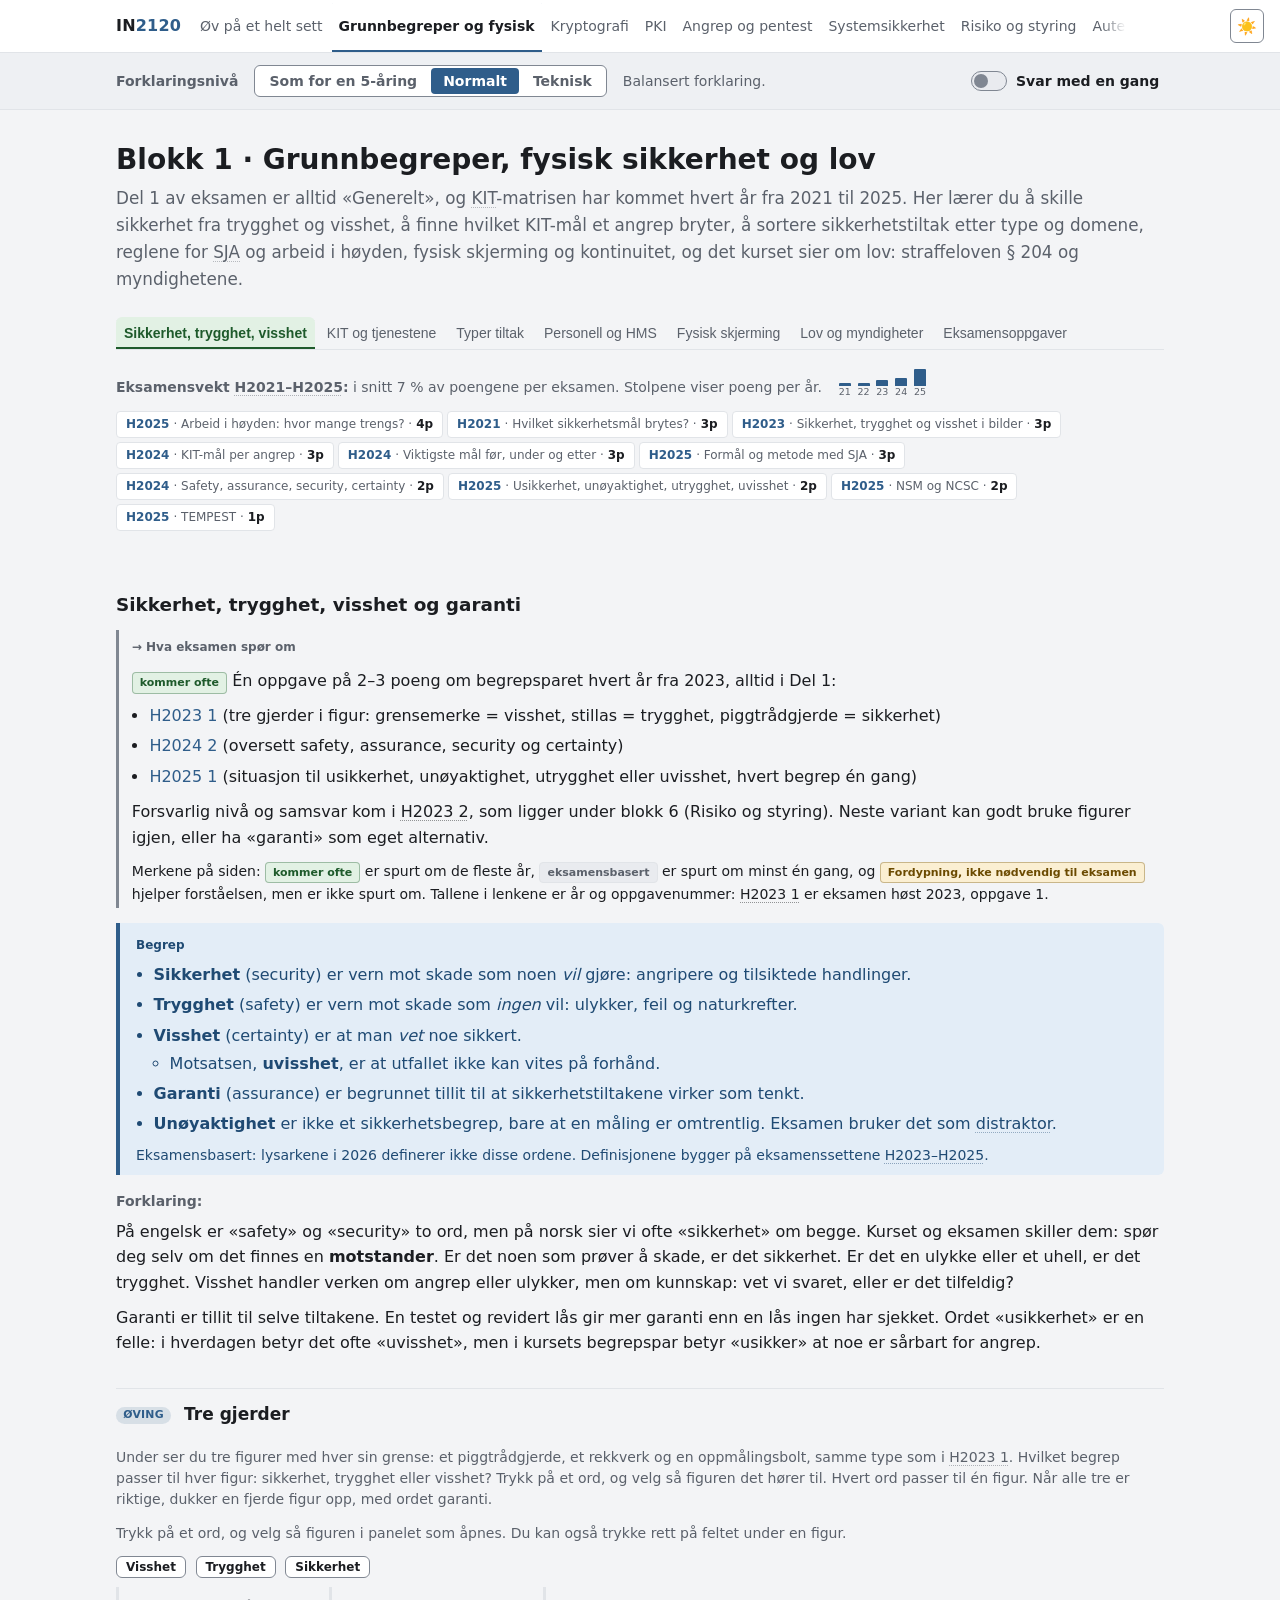
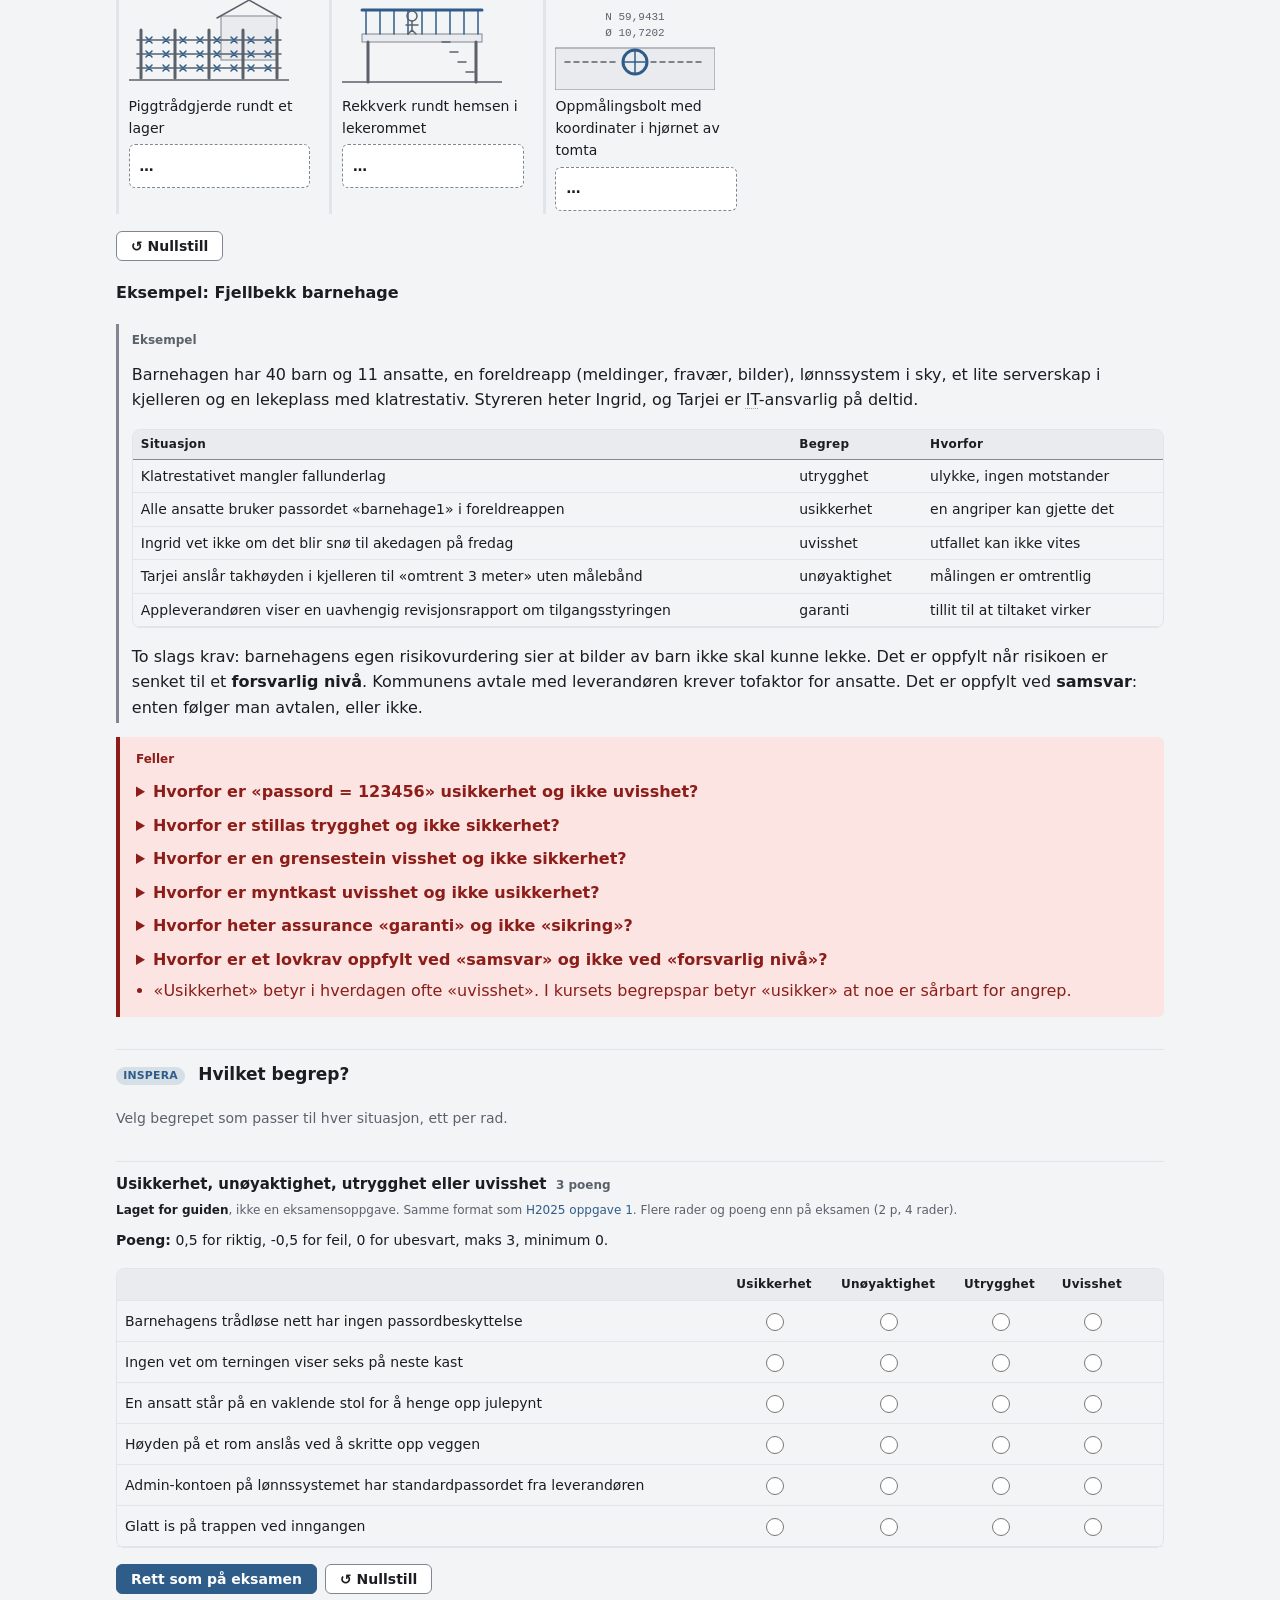
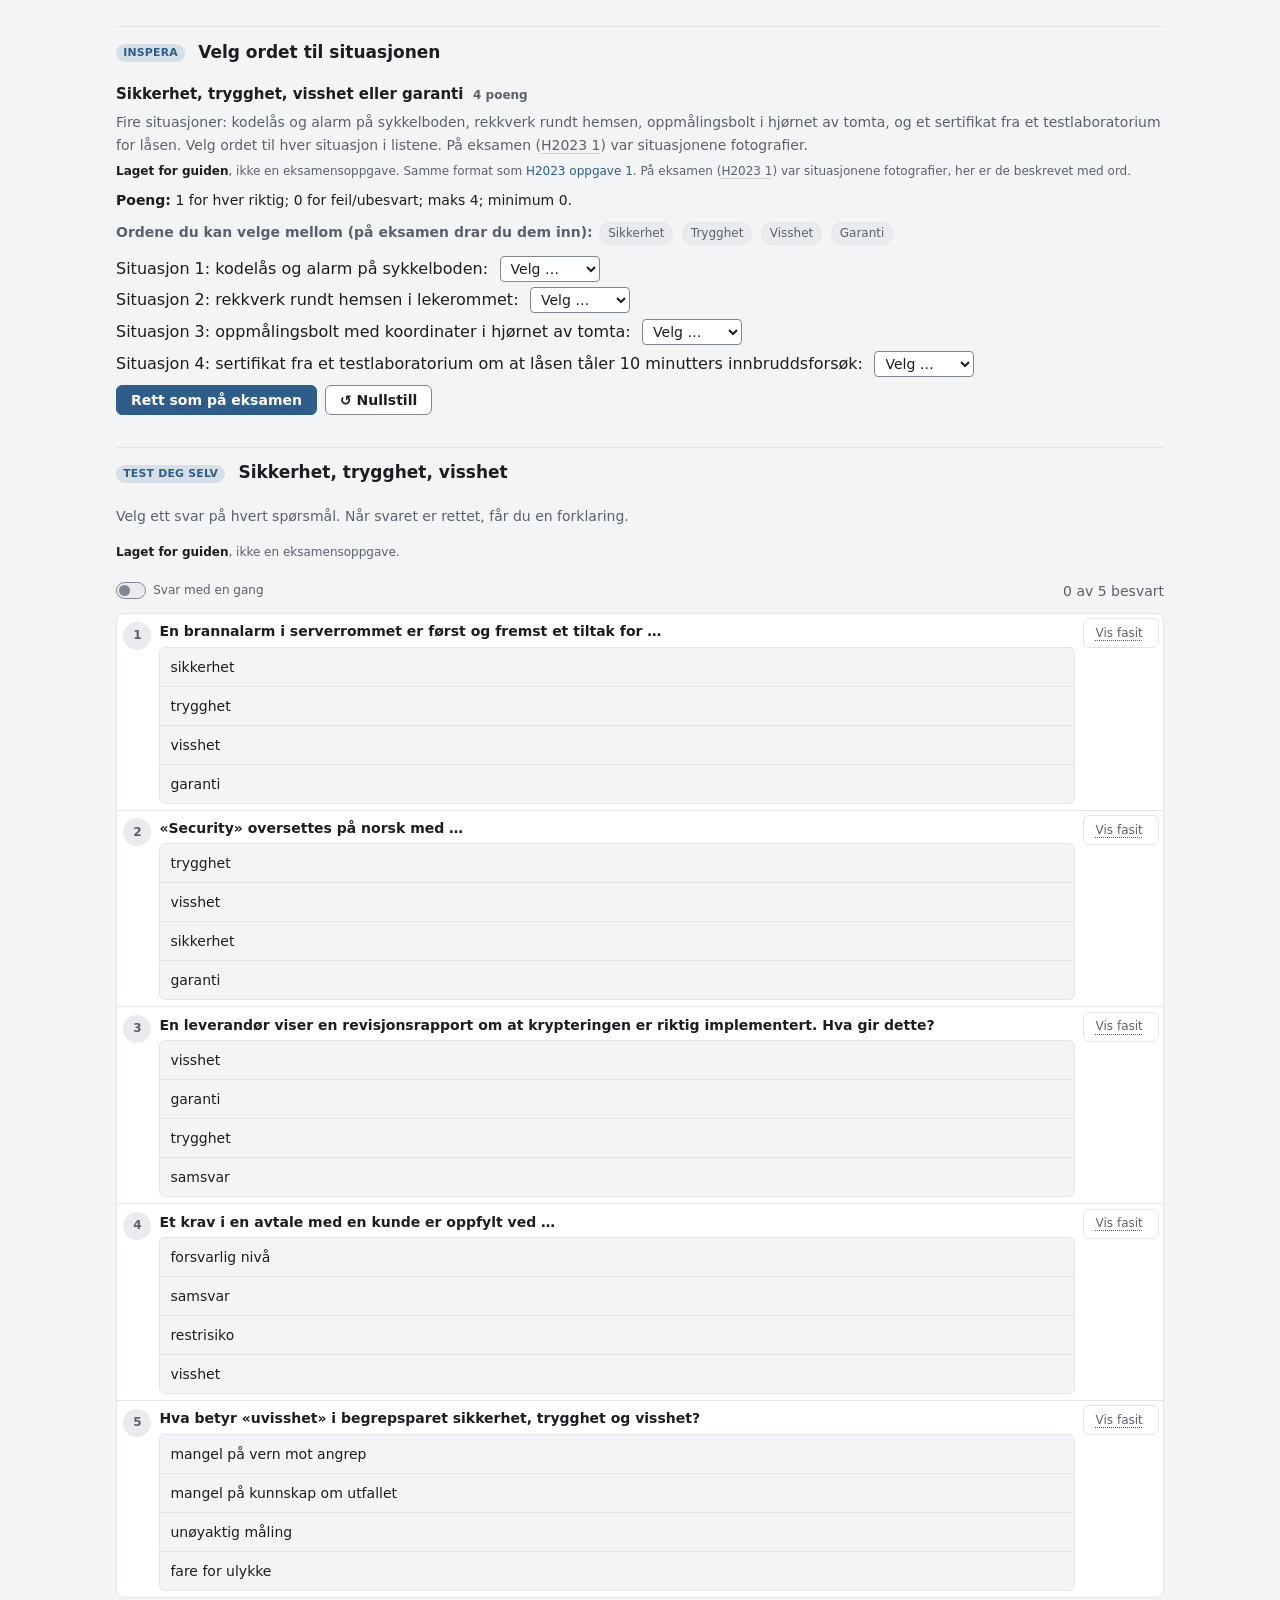
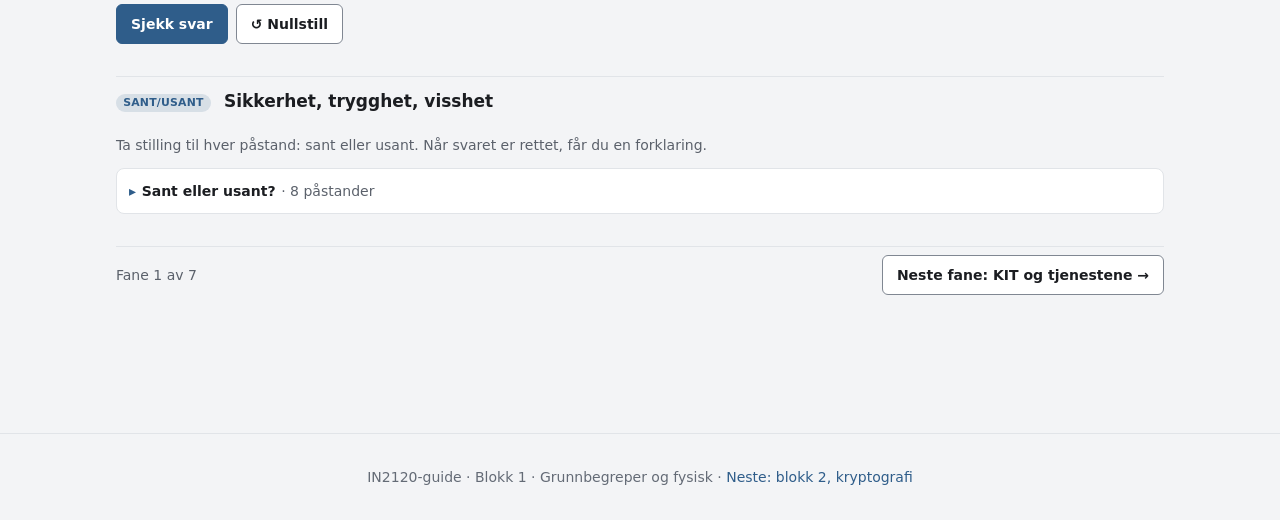
==== 01-grunnbegreper.html @ ac494bba "20261127q: fanelinja står fast og kommer tidligere - Fanelinja står fast under toppmenyen når man sc" ====
<!doctype html>
<html lang="nb">
<head>
  <meta charset="utf-8">
  <meta name="viewport" content="width=device-width, initial-scale=1">
  <title>Blokk 1 · Grunnbegreper og fysisk · IN2120</title>
  <link rel="icon" href="data:,">
  <meta name="description" content="Grunnbegreper, fysisk sikkerhet og lov i IN2120: sikkerhet, trygghet, visshet og garanti, KIT og sikkerhetstjenestene, typer og domener for sikkerhetstiltak, personellsikkerhet og HMS med SJA, fysisk skjerming og kontinuitet, straffeloven § 204 og myndighetene – med visualiseringer, øving i Inspera-format og eksamensoppgavene.">
  <script>(function(){try{var d=document.documentElement;var t=localStorage.getItem('in-theme');if(t!=='dark'&&t!=='system')t='light';if(t!=='system')d.setAttribute('data-theme',t);var l=localStorage.getItem('in-level');if(l!=='eli5'&&l!=='teknisk')l='normal';d.setAttribute('data-level',l);}catch(e){document.documentElement.setAttribute('data-theme','light');document.documentElement.setAttribute('data-level','normal');}})();</script>
  <link rel="stylesheet" href="assets/css/styles.css?v=20261127q">
  <link rel="stylesheet" href="assets/css/viz.css?v=20261127q">
  <link rel="stylesheet" href="assets/css/figurer.css?v=20261127q">
  <link rel="stylesheet" href="assets/css/ovelse.css?v=20261127q">
  <link rel="stylesheet" href="assets/css/blokk-grunn.css?v=20261127q">
  <link rel="stylesheet" href="assets/css/begrep-tips.css?v=20261127q">
</head>
<body data-page="grunnbegreper">
  <a class="skip-link" href="#main">Hopp til innhold</a>
  <header id="topnav"></header>
  <main id="main" class="wrap">
    <div class="pagehead">
      <h1>Blokk 1 · Grunnbegreper, fysisk sikkerhet og lov</h1>
      <p class="lead">Del 1 av eksamen er alltid «Generelt», og KIT-matrisen har kommet hvert år fra 2021 til 2025. Her lærer du å skille sikkerhet fra trygghet og visshet, å finne hvilket KIT-mål et angrep bryter, å sortere sikkerhetstiltak etter type og domene, reglene for SJA og arbeid i høyden, fysisk skjerming og kontinuitet, og det kurset sier om lov: straffeloven § 204 og myndighetene.</p>
    </div>

    <div class="tabs" role="tablist" aria-label="Grunnbegreper og fysisk sikkerhet">
      <button data-tab="trygghet">Sikkerhet, trygghet, visshet</button>
      <button data-tab="kit">KIT og tjenestene</button>
      <button data-tab="tiltak">Typer tiltak</button>
      <button data-tab="personell">Personell og HMS</button>
      <button data-tab="fysisk">Fysisk skjerming</button>
      <button data-tab="lov">Lov og myndigheter</button>
      <button data-tab="eksamen">Eksamensoppgaver</button>
    </div>

    <div class="pagehead-info">
      <p class="blokk-vekt"><span class="bv-tekst"><b>Eksamensvekt H2021–H2025:</b> i snitt 7 % av poengene per eksamen. Stolpene viser poeng per år.</span></p>
      <div class="badges">
        <a class="badge" href="#fane=eksamen&amp;oppg=o-H2025-36"><b>H2025</b> · Arbeid i høyden: hvor mange trengs? · <span class="pts">4p</span></a>
        <a class="badge" href="#fane=eksamen&amp;oppg=o-H2021-1_1"><b>H2021</b> · Hvilket sikkerhetsmål brytes? · <span class="pts">3p</span></a>
        <a class="badge" href="#fane=eksamen&amp;oppg=o-H2023-1"><b>H2023</b> · Sikkerhet, trygghet og visshet i bilder · <span class="pts">3p</span></a>
        <a class="badge" href="#fane=eksamen&amp;oppg=o-H2024-3"><b>H2024</b> · KIT-mål per angrep · <span class="pts">3p</span></a>
        <a class="badge" href="#fane=eksamen&amp;oppg=o-H2024-1"><b>H2024</b> · Viktigste mål før, under og etter · <span class="pts">3p</span></a>
        <a class="badge" href="#fane=eksamen&amp;oppg=o-H2025-34"><b>H2025</b> · Formål og metode med SJA · <span class="pts">3p</span></a>
        <a class="badge" href="#fane=eksamen&amp;oppg=o-H2024-2"><b>H2024</b> · Safety, assurance, security, certainty · <span class="pts">2p</span></a>
        <a class="badge" href="#fane=eksamen&amp;oppg=o-H2025-1"><b>H2025</b> · Usikkerhet, unøyaktighet, utrygghet, uvisshet · <span class="pts">2p</span></a>
        <a class="badge" href="#fane=eksamen&amp;oppg=o-H2025-7"><b>H2025</b> · NSM og NCSC · <span class="pts">2p</span></a>
        <a class="badge" href="#fane=eksamen&amp;oppg=o-H2025-35"><b>H2025</b> · TEMPEST · <span class="pts">1p</span></a>
      </div>
    </div>

    <!-- ===================== 1 · SIKKERHET, TRYGGHET OG VISSHET ===================== -->
    <section data-panel="trygghet">
      <h3>Sikkerhet, trygghet, visshet og garanti</h3>
      <div class="callout snarvei"><span class="lbl">Hva eksamen spør om</span>
        <p><span class="tag tag-kjerne">kommer ofte</span> Én oppgave på 2–3 poeng om begrepsparet hvert år fra 2023, alltid i Del 1:</p>
        <ul>
          <li><a href="#fane=eksamen&amp;oppg=o-H2023-1">H2023 1</a> (tre gjerder i figur: grensemerke = visshet, stillas = trygghet, piggtrådgjerde = sikkerhet)</li>
          <li><a href="#fane=eksamen&amp;oppg=o-H2024-2">H2024 2</a> (oversett safety, assurance, security og certainty)</li>
          <li><a href="#fane=eksamen&amp;oppg=o-H2025-1">H2025 1</a> (situasjon til usikkerhet, unøyaktighet, utrygghet eller uvisshet, hvert begrep én gang)</li>
        </ul>
        <p>Forsvarlig nivå og samsvar kom i H2023 2, som ligger under blokk 6 (Risiko og styring).
        Neste variant kan godt bruke figurer igjen, eller ha «garanti» som eget alternativ.</p>
        <p class="small">Merkene på siden: <span class="tag tag-kjerne">kommer ofte</span> er spurt om de fleste år, <span class="tag">eksamensbasert</span> er spurt om minst én gang, og <span class="tag tag-fordyp">Fordypning, ikke nødvendig til eksamen</span> hjelper forståelsen, men er ikke spurt om. Tallene i lenkene er år og oppgavenummer: H2023 1 er eksamen høst 2023, oppgave 1.</p></div>
      <div class="callout begrep"><span class="lbl">Begrep</span>
        <ul>
          <li><b>Sikkerhet</b> (security) er vern mot skade som noen <i>vil</i> gjøre: angripere og tilsiktede handlinger.</li>
          <li><b>Trygghet</b> (safety) er vern mot skade som <i>ingen</i> vil: ulykker, feil og naturkrefter.</li>
          <li><b>Visshet</b> (certainty) er at man <i>vet</i> noe sikkert.
            <ul><li>Motsatsen, <b>uvisshet</b>, er at utfallet ikke kan vites på forhånd.</li></ul></li>
          <li><b>Garanti</b> (assurance) er begrunnet tillit til at sikkerhetstiltakene virker som tenkt.</li>
          <li><b>Unøyaktighet</b> er ikke et sikkerhetsbegrep, bare at en måling er omtrentlig. Eksamen bruker det som distraktor.</li>
        </ul>
        <span class="small">Eksamensbasert: lysarkene i 2026 definerer ikke disse ordene. Definisjonene bygger på eksamenssettene H2023–H2025.</span></div>
      <div id="ex-trygghet"></div>

      <h4 class="ov-h"><span class="ov-tag">Øving</span> Tre gjerder</h4>
      <p class="ov-intro">Under ser du tre figurer med hver sin grense: et piggtrådgjerde, et rekkverk og en oppmålingsbolt, samme type som i H2023 1. Hvilket begrep passer til hver figur: sikkerhet, trygghet eller visshet? Trykk på et ord, og velg så figuren det hører til. Hvert ord passer til én figur. Når alle tre er riktige, dukker en fjerde figur opp, med ordet garanti.</p>
      <div id="viz-gjerder"></div>

      <h4>Eksempel: Fjellbekk barnehage</h4>
      <div class="callout eksempel"><span class="lbl">Eksempel</span>
        <p>Barnehagen har 40 barn og 11 ansatte, en foreldreapp (meldinger, fravær, bilder), lønnssystem i sky, et lite serverskap i kjelleren og en lekeplass med klatrestativ. Styreren heter Ingrid, og Tarjei er IT-ansvarlig på deltid.</p>
        <div class="table-wrap"><table class="gr-tab">
          <thead><tr><th>Situasjon</th><th>Begrep</th><th>Hvorfor</th></tr></thead>
          <tbody>
            <tr><td>Klatrestativet mangler fallunderlag</td><td>utrygghet</td><td>ulykke, ingen motstander</td></tr>
            <tr><td>Alle ansatte bruker passordet «barnehage1» i foreldreappen</td><td>usikkerhet</td><td>en angriper kan gjette det</td></tr>
            <tr><td>Ingrid vet ikke om det blir snø til akedagen på fredag</td><td>uvisshet</td><td>utfallet kan ikke vites</td></tr>
            <tr><td>Tarjei anslår takhøyden i kjelleren til «omtrent 3 meter» uten målebånd</td><td>unøyaktighet</td><td>målingen er omtrentlig</td></tr>
            <tr><td>Appleverandøren viser en uavhengig revisjonsrapport om tilgangsstyringen</td><td>garanti</td><td>tillit til at tiltaket virker</td></tr>
          </tbody></table></div>
        <p>To slags krav: barnehagens egen risikovurdering sier at bilder av barn ikke skal kunne lekke. Det er oppfylt når risikoen er senket til et <b>forsvarlig nivå</b>. Kommunens avtale med leverandøren krever tofaktor for ansatte. Det er oppfylt ved <b>samsvar</b>: enten følger man avtalen, eller ikke.</p></div>

      <div class="callout felle"><span class="lbl">Feller</span>
        <details class="grense"><summary>Hvorfor er «passord = 123456» usikkerhet og ikke uvisshet?</summary>
          <p>Problemet er at en angriper kan gjette passordet, altså en tilsiktet trussel. Uvisshet ville vært at et utfall ikke kan vites (H2025 1).</p></details>
        <details class="grense"><summary>Hvorfor er stillas trygghet og ikke sikkerhet?</summary>
          <p>Stillaset hindrer fall. Ingen faller med vilje, så det er vern mot ulykke (H2023 1).</p></details>
        <details class="grense"><summary>Hvorfor er en grensestein visshet og ikke sikkerhet?</summary>
          <p>Den stopper ingen. Den gjør bare at man vet hvor grensen går (H2023 1).</p></details>
        <details class="grense"><summary>Hvorfor er myntkast uvisshet og ikke usikkerhet?</summary>
          <p>Det finnes ingen angriper. Utfallet er bare ukjent (H2025 1).</p></details>
        <details class="grense"><summary>Hvorfor heter assurance «garanti» og ikke «sikring»?</summary>
          <p>Det er ordet eksamen bruker (H2024 2). Det betyr ikke en juridisk garanti, men tillit til at tiltakene virker.</p></details>
        <details class="grense"><summary>Hvorfor er et lovkrav oppfylt ved «samsvar» og ikke ved «forsvarlig nivå»?</summary>
          <p>Et lovkrav sier hva som skal gjøres. Det vurderes ikke mot en akseptgrense: man følger det eller ikke (H2023 2).</p></details>
        <ul>
          <li>«Usikkerhet» betyr i hverdagen ofte «uvisshet». I kursets begrepspar betyr «usikker» at noe er sårbart for angrep.</li>
        </ul></div>

      <h4 class="ov-h"><span class="ov-tag">Inspera</span> Hvilket begrep?</h4>
      <div class="ov-intro">Velg begrepet som passer til hver situasjon, ett per rad.</div>
      <div id="ov-grunn-1"></div>
      <h4 class="ov-h"><span class="ov-tag">Inspera</span> Velg ordet til situasjonen</h4>
      <p class="small muted gr-oppg-intro">Fire situasjoner: kodelås og alarm på sykkelboden, rekkverk rundt hemsen, oppmålingsbolt i hjørnet av tomta, og et sertifikat fra et testlaboratorium for låsen. Velg ordet til hver situasjon i listene. På eksamen (H2023 1) var situasjonene fotografier.</p>
      <div id="ov-grunn-2"></div>

      <h4 class="ov-h"><span class="ov-tag">Test deg selv</span> Sikkerhet, trygghet, visshet</h4>
      <p class="ov-intro">Velg ett svar på hvert spørsmål. Når svaret er rettet, får du en forklaring.</p>
      <div id="quiz-trygghet"></div>
      <h4 class="ov-h"><span class="ov-tag">Sant/usant</span> Sikkerhet, trygghet, visshet</h4>
      <p class="ov-intro">Ta stilling til hver påstand: sant eller usant. Når svaret er rettet, får du en forklaring.</p>
      <div id="tf-trygghet"></div>
    </section>

    <!-- ===================== 2 · KIT ===================== -->
    <section data-panel="kit">
      <h3>KIT og sikkerhetstjenestene</h3>
      <div class="callout snarvei"><span class="lbl">Hva eksamen spør om</span>
        <p><span class="tag tag-kjerne">kommer ofte</span> KIT-matrisen hvert år fra 2021 til 2025, alltid i Del 1. Du får en tabell med angrep og krysser av for målet hvert angrep bryter:</p>
        <ul>
          <li><a href="#fane=eksamen&amp;oppg=o-H2021-1_1">H2021 1.1</a> (seks kolonner med systemintegritet, dataintegritet og personvern)</li>
          <li><a href="#fane=eksamen&amp;oppg=o-H2022-1_1">H2022 1.1</a>, <a href="#fane=eksamen&amp;oppg=o-H2023-3">H2023 3</a>,
            <a href="#fane=eksamen&amp;oppg=o-H2024-3">H2024 3</a> og <a href="#fane=eksamen&amp;oppg=o-H2025-2">H2025 2</a></li>
        </ul>
        <p><span class="tag">eksamensbasert</span> Viktigste mål før, under og etter eksamen: <a href="#fane=eksamen&amp;oppg=o-H2024-1">H2024 1</a> (før K, under T, etter I).</p>
        <p><b>Lær gjengangerradene utenat:</b></p>
        <ul>
          <li>DDoS (T)</li>
          <li>løsepengevirus (T)</li>
          <li>avlytting (K hvis trafikken kan leses)</li>
          <li>hashkollisjon i signaturer (I)</li>
          <li>keylogger (K)</li>
        </ul>
        <p>Ubenektelighet og MAC mot signatur spørres i blokk 2 (Kryptografi). Her trenger du bare å vite hva de gir.</p></div>
      <div class="callout begrep"><span class="lbl">Begrep</span>
        <ul>
          <li><b>Konfidensialitet (K):</b> bare de som har lov, får lese dataene.</li>
          <li><b>Integritet (I):</b> dataene er korrekte og ikke endret uten lov. H2021 skilte
            <ul>
              <li><b>dataintegritet</b> (innholdet er urørt) fra</li>
              <li><b>systemintegritet</b> (systemet er slik eieren satte det opp).</li>
            </ul></li>
          <li><b>Tilgjengelighet (T):</b> data og tjenester kan brukes når de trengs. På engelsk heter det CIA.</li>
          <li><b>Autentisitet</b> er visshet om hvem motparten eller avsenderen er:
            <ul>
              <li><i>entitetsautentisering</i> gjelder hvem du er i kontakt med nå,</li>
              <li><i>dataautentisering</i> hvem som laget en melding, og at den ikke er endret.</li>
            </ul></li>
          <li><b>Ubenektelighet</b> (også uavviselighet) betyr at avsenderen ikke senere kan nekte for å ha sendt. Den gis av <b>digital signatur</b>, ikke av MAC:
            <ul>
              <li>En <b>MAC</b> (meldingsautentiseringskode) er en kort kontrollverdi som regnes ut av meldingen og en hemmelig nøkkel. Avsender og mottaker har <i>samme</i> nøkkel, så mottakeren kunne ha laget MAC-en selv.</li>
              <li>En <b>digital signatur</b> lages med en privat nøkkel som <i>bare avsenderen</i> har, og alle kan sjekke den med avsenderens offentlige nøkkel. Mottakeren kan ikke ha laget den, og derfor kan avsenderen ikke nekte.</li>
            </ul></li>
          <li>Det som skal beskyttes, er en <b>verdi</b>: noe som har krav til K, I eller T.</li>
        </ul></div>
      <div id="ex-kit"></div>
      <p class="small muted fig-vis-led">KIT-trekanten slik eksamen tegner den, med personvern som eget mål ved siden av.</p>
      <div id="fv-kit"></div>

      <h4 class="ov-h"><span class="ov-tag">Øving</span> Hvilke mål bryter angrepet?</h4>
      <p class="ov-intro">Hvilket mål bryter hvert angrep i tabellen: konfidensialitet (K), integritet (I) eller tilgjengelighet (T)? Velg ett mål per rad, eller «Ingen» hvis ingen av de tre brytes.</p>
      <p class="small muted">Samme format som på eksamen: ett mål per rad, med eksamensregelen (0,5 for riktig, −0,5 for feil eller blankt). Første rad er en avlytting. Slå på bryterne for å se hvordan svaret endrer seg når trafikken er kryptert, og når nøkkelen blir kjent senere.</p>
      <div id="viz-kit"></div>

      <h4>Eksempel: foreldreappen</h4>
      <p class="case-ctx" data-case="fjellbekk">40 barn og 11 ansatte. Foreldreappen er barnehagens app for meldinger, fravær og bilder av barna. Styrer Ingrid, IT-ansvarlig Tarjei.</p>
      <div class="callout eksempel"><span class="lbl">Eksempel</span>
        <div class="table-wrap"><table class="gr-tab">
          <thead><tr><th>Hendelse</th><th>Mål</th><th>Begrunnelse</th></tr></thead>
          <tbody>
            <tr><td>En tidligere ansatt logger fortsatt inn og ser bilder av barna</td><td>K</td><td>uvedkommende leser</td></tr>
            <tr><td>Noen endrer hentetidspunktet for et barn i appen</td><td>I</td><td>data endret uten lov</td></tr>
            <tr><td>Appen er nede hele morgenen på grunn av et overbelastningsangrep</td><td>T</td><td>kan ikke brukes</td></tr>
            <tr><td>Løsepengevirus krypterer lønnsfilene på serveren i kjelleren</td><td>T</td><td>eieren får ikke brukt dem</td></tr>
            <tr><td>Angriper fanger opp TLS-kryptert trafikk fra appen, men kan ikke dekryptere</td><td>Ingen</td><td>ingenting er lest, endret eller stengt</td></tr>
            <tr><td>Ingrid får en falsk melding «fra kommunen»</td><td>autentisitet</td><td>avsenderen er ikke den den utgir seg for (eget mål ved siden av KIT; H2025 31: spoofing = brudd på autentisitet)</td></tr>
            <tr><td>En forelder nekter for å ha gitt samtykke til bildedeling, men samtykket er signert digitalt</td><td>–</td><td>ubenektelighet gjør at nektingen ikke holder</td></tr>
          </tbody></table></div></div>

      <div class="callout felle"><span class="lbl">Feller</span>
        <p class="small">Fellene står i samme rekkefølge som målene over: K, I, T og til slutt ubenektelighet.</p>
        <details class="grense"><summary>Hvorfor er avlytting av kryptert trafikk «Ingen»?</summary>
          <p>Angriperen ser bare chiffertekst. K brytes først når hen dekrypterer (H2021 1.1).</p></details>
        <details class="grense"><summary>Hvorfor er de-anonymisering personvern og ikke K?</summary>
          <p>Dataene var ment å kunne leses i anonymisert form. Bruddet er at de kobles tilbake til personer (H2021 1.1). Finnes ikke Personvern som kolonne, er K nærmest.</p></details>
        <details class="grense"><summary>Hvorfor gir ikke kryptering integritet alene, og hva er en MAC?</summary>
          <p>Kryptering skjuler hva som står i meldingen. Den sier ikke fra om noen har endret meldingen underveis.</p>
          <p>Eksempel: i et strømchiffer (og i engangsnøkkelen) lages chifferteksten ved at klarteksten XOR-es med en nøkkelstrøm, bit for bit. Snur angriperen én bit i chifferteksten, snur nøyaktig samme bit seg i klarteksten når mottakeren dekrypterer. Angriperen trenger verken å lese meldingen eller kjenne nøkkelen. Vet hen hvor beløpet står i en bankmelding, kan hen endre beløpet. Mottakeren får en annen melding enn den som ble sendt, og merker ingenting. Det er et brudd på I, ikke på K, for ingenting er lest.</p>
          <p>Løsningen er en <b>MAC</b> (meldingsautentiseringskode). Slik virker den:</p>
          <ol>
            <li>Avsender og mottaker deler en hemmelig nøkkel som ingen andre har. Her kaller vi den k, så den ikke blandes med K for konfidensialitet.</li>
            <li>Avsenderen regner ut en kort kontrollverdi av meldingen M og nøkkelen: MAC = Hash(M, k). Verdien sendes sammen med meldingen.</li>
            <li>Mottakeren regner ut verdien på nytt, av meldingen hen fikk og den samme k.</li>
            <li>Er de to verdiene like, er meldingen urørt. Er de ulike, er meldingen endret, og den forkastes.</li>
          </ol>
          <p>Angriperen kan fortsatt snu bit i meldingen, men kan ikke regne ut en ny, riktig MAC uten k. Derfor blir endringen oppdaget.</p>
          <p>Kort sagt: kryptering gir K (ingen kan lese), og MAC gir I (ingen kan endre uten at det oppdages). Bruk begge når du trenger begge. Demoen med bit-flipping ligger i <a href="02-krypto.html#fane=symmetrisk">blokk 2, fanen Symmetrisk</a>, og MAC steg for steg i <a href="02-krypto.html#fane=mac">fanen MAC</a>.</p></details>
        <details class="grense"><summary>Hvorfor er hashkollisjon i en signatur I og ikke K?</summary>
          <p>En digital signatur lages ikke over hele dokumentet, men over <i>hashen</i> av det: et kort fingeravtrykk av innholdet. Finner noen to dokumenter med samme hash (en kollisjon), passer signaturen på begge. Da kan hen bytte det signerte dokumentet med det andre, og signaturen ser fortsatt gyldig ut. Innholdet er endret, men ingenting er lest (H2024 3, H2025 2).</p></details>
        <details class="grense"><summary>Hvorfor er endret konfigurasjon systemintegritet og ikke dataintegritet?</summary>
          <p>Det er systemet som er endret, ikke dataene det behandler (H2021 1.1).</p></details>
        <details class="grense"><summary>Hvorfor er løsepengevirus T og ikke K?</summary>
          <p>Ordet lurer: «kryptovirus» høres ut som K. Men viruset krypterer eierens egne data, og ingen andre får lese dem av den grunn. Det som går tapt, er bruken. Lekker angriperen dataene i tillegg (dobbel utpressing), kommer K inn, men eksamensradene har aldri sagt det.</p></details>
        <details class="grense"><summary>Hvorfor er kontosperre T og ikke K?</summary>
          <p>Ingen har lest noe. Den rettmessige brukeren kommer ikke inn (H2024 3).</p></details>
        <details class="grense"><summary>Hvorfor gir MAC ikke ubenektelighet?</summary>
          <p>Begge parter har nøkkelen, så mottakeren kunne laget MAC-en selv. En tredjepart kan ikke avgjøre hvem som laget den.</p></details></div>

      <div class="gr-forbehold">
        <p><b>Fasiter med forbehold</b></p>
        <ul>
          <li><b>Avlytting → K</b> (H2023 3, H2024 3, og «lese av pakkestrøm i Wireshark» i H2025 2): fasiten forutsetter at trafikken kan leses. Er den kryptert og ikke dekryptert, er riktig svar Ingen (H2021 1.1). Svar K når Ingen ikke er et alternativ, men vit hvorfor.</li>
          <li><b>«Overdreven passordspraying mot en enkelt brukerkonto»</b> (H2024 3): passordspraying betyr vanligvis <i>ett</i> passord mot <i>mange</i> kontoer. Arket beskriver gjetting mot én konto. Fasiten T er riktig uansett: etter for mange feil forsøk sperres kontoen, og da kommer den rettmessige eieren ikke inn. Angriperen har altså laget en tjenestenekt for én bruker, selv uten å gjette riktig.</li>
          <li><b>Ubesvart gir −0,5</b> i H2024 3. I resten av settet gir en ubesvart oppgave 0 poeng. Poengregelen står over hver oppgave, så les den før du svarer. Øvingen i eksamensfanen regner poeng slik regelen står i oppgaven.</li>
          <li><b>Forfalsket IP mot IPS → T</b> (H2024 3): en IPS (inntrengningsforhindring) blokkerer automatisk adresser som ser ut til å angripe. Angriperen sender angrepstrafikk med en uskyldig persons IP-adresse som falsk avsender. IPS-en blokkerer da den uskyldige, som ikke lenger får brukt tjenesten. Derfor er fasiten T. Forfalskningen er også et autentisitetsbrudd, men det finnes ikke som kolonne.</li>
          <li><b>Kryptoanalyse → K</b> (H2022 1.1): det typiske svaret. Kryptoanalyse kan også rettes mot integritet, for eksempel for å forfalske en MAC, men da ville påstanden i tabellraden sagt det.</li>
          <li><b>«Etter eksamen» → I</b> (H2024 1): forsvarlig, men et skjønnsspørsmål. Anonymitet under sensuren (K) er også viktig. Oppgaven ber om det viktigste. Argumentet er at besvarelsen ikke skal kunne endres etter innlevering.</li>
          <li><b>Cyberforsikring som tiltak mot personvernbrudd</b> (H2021 2.4, i blokk 4): tvilsomt. Stjålne data blir ikke hemmelige igjen av at noe betales.</li>
        </ul></div>

      <h4 class="ov-h"><span class="ov-tag">Inspera</span> Hvilket mål brytes?</h4>
      <div class="ov-intro">Velg målet hvert angrep bryter, ett per rad. «Ingen» betyr at ingen av de tre brytes.</div>
      <div id="ov-grunn-3"></div>
      <h4 class="ov-h"><span class="ov-tag">Inspera</span> Viktigste mål i hver fase</h4>
      <div class="ov-intro">Les teksten om anbudskonkurransen. Hvilket mål er viktigst i hver av de tre fasene: konfidensialitet, integritet eller tilgjengelighet? Velg i nedtrekkslistene i teksten.</div>
      <div id="ov-grunn-4"></div>
      <h4 class="ov-h"><span class="ov-tag">Inspera</span> Hvilken sikkerhetstjeneste kreves?</h4>
      <div class="ov-intro">Velg tjenesten hver situasjon krever, én per rad.</div>
      <div id="ov-grunn-5"></div>
      <details class="gr-etter"><summary>Merknad om siste rad (les etter at du har svart)</summary>
        <p>Siste rad: kravet er ubenektelighet selv om MAC ikke kan oppfylle det. Øvingen spør etter kravet, ikke etter om mekanismen holder.</p></details>

      <h4 class="ov-h"><span class="ov-tag">Test deg selv</span> KIT og tjenestene</h4>
      <p class="ov-intro">Velg ett svar på hvert spørsmål. Når svaret er rettet, får du en forklaring.</p>
      <div id="quiz-kit"></div>
      <h4 class="ov-h"><span class="ov-tag">Sant/usant</span> KIT og tjenestene</h4>
      <p class="ov-intro">Ta stilling til hver påstand: sant eller usant. Når svaret er rettet, får du en forklaring.</p>
      <div id="tf-kit"></div>
    </section>

    <!-- ===================== 3 · TYPER TILTAK ===================== -->
    <section data-panel="tiltak">
      <h3>Sikkerhetstiltak: type og domene</h3>
      <div class="callout snarvei"><span class="lbl">Hva eksamen spør om</span>
        <p><span class="tag">pensum, ikke spurt før</span> Ingen oppgave fra 2021 til 2025 har spurt direkte om forebyggende, oppdagende og korrigerende, eller om domenene i ISO 27002. Nærmest er H2021 2.4 om tiltak mot løsepengevirus (blokk 4), der sikkerhetskopi er det korrigerende tiltaket.</p>
        <p>Typene og domenene er nytt pensum i 2026 og kan komme i Del 1 eller i ISMS-delen (styringssystemet for informasjonssikkerhet, blokk 6). De er også grunnlaget for «foreslå tiltak» i scenariooppgavene.</p></div>
      <div class="callout begrep"><span class="lbl">Begrep</span>
        <ul>
          <li>Et <b>sikkerhetstiltak</b> (kontroll) er noe som reduserer risiko. ISO/IEC 27002:2022 er en tiltaksbank med 93 tiltak.</li>
          <li>Etter <b>type</b> er et tiltak
            <ul>
              <li><b>forebyggende</b> (hindrer at hendelsen skjer),</li>
              <li><b>oppdagende</b> (oppdager at noe skjer eller har skjedd) eller</li>
              <li><b>korrigerende</b> (begrenser skaden og gjenoppretter etterpå).</li>
            </ul></li>
          <li>Etter <b>domene</b> deler standarden tiltakene i fire: <b>organisatoriske</b> (37), <b>personell</b> (8), <b>fysiske</b> (14) og <b>teknologiske</b> (34).</li>
          <li><b>Ikke pensum:</b> det engelske skillet «administrativ, fysisk, teknisk» står ikke i kursets kilder. Grovt oversatt er administrativ ≈ organisatorisk + personell.</li>
        </ul></div>
      <div id="ex-tiltak"></div>

      <h4 class="ov-h"><span class="ov-tag">Øving</span> Rutenettet: type × domene</h4>
      <p class="ov-intro">Plasser hvert tiltak i rutenettet. For hvert tiltak velger du to ting: domenet i ISO 27002 (organisatorisk, personell, fysisk eller teknologisk) og typen (forebyggende, oppdagende eller korrigerende). Trykk på et tiltak, og velg så domene og type.</p>
      <div id="viz-tiltak"></div>

      <h4>Eksempel: løsepengevirus på kjellerserveren</h4>
      <p class="case-ctx" data-case="fjellbekk">Barnehagen har et lite serverskap i kjelleren. Tarjei er IT-ansvarlig på deltid.</p>
      <div class="callout eksempel"><span class="lbl">Eksempel</span>
        <div class="table-wrap"><table class="gr-tab">
          <thead><tr><th>Tiltak</th><th>Type</th><th>Domene</th></tr></thead>
          <tbody>
            <tr><td>Automatisk oppdatering av serveren</td><td>forebyggende</td><td>teknologisk</td></tr>
            <tr><td>Phishing-kurs for alle ansatte</td><td>forebyggende</td><td>personell</td></tr>
            <tr><td>Antivirus som varsler Tarjei ved mistenkelig kryptering</td><td>oppdagende</td><td>teknologisk</td></tr>
            <tr><td>Nattlig kopi til en frakoblet disk i et annet bygg</td><td>korrigerende</td><td>teknologisk</td></tr>
            <tr><td>Skriftlig rutine for hvem som ringes ved angrep</td><td>korrigerende</td><td>organisatorisk</td></tr>
            <tr><td>Låst serverskap i kjelleren</td><td>forebyggende</td><td>fysisk</td></tr>
            <tr><td>Røykvarsler i kjelleren</td><td>oppdagende</td><td>fysisk</td></tr>
          </tbody></table></div>
        <p>Et godt svar på «foreslå tiltak» har minst ett tiltak av hver type.</p></div>

      <div class="callout felle"><span class="lbl">Feller</span>
        <details class="grense"><summary>Hvorfor er sikkerhetskopi korrigerende og ikke forebyggende?</summary>
          <p>Den hindrer ikke angrepet. Den lar deg rette opp skaden etterpå.</p></details>
        <details class="grense"><summary>Hvorfor er kamera oppdagende og ikke forebyggende?</summary>
          <p>Det registrerer, men stopper ingen fysisk. Elektronisk overvåking er reaktiv. Det kan avskrekke, så «også forebyggende» er et greit tilleggsargument, men hovedtypen er oppdagende.</p></details>
        <details class="grense"><summary>Hvorfor er bakgrunnssjekk et personelltiltak og ikke organisatorisk?</summary>
          <p>ISO 27002 har et eget domene for tiltak før, under og etter ansettelse.</p></details>
        <details class="grense"><summary>Hvorfor brukes ikke «administrativ» i kurset?</summary>
          <p>Kurset bruker domenene fra ISO 27002:2022. Bruk de fire på eksamen, men vis at du kjenner det engelske skillet hvis oppgaven bruker det.</p></details>
        <details class="grense"><summary>Hvordan kan en kontosperre være forebyggende og likevel gi et T-brudd?</summary>
          <p>Den hindrer passordgjetting, men en angriper kan misbruke den til å stenge ute de som har lov (se fanen <a href="#fane=kit">KIT og tjenestene</a>).</p></details>
        <ul>
          <li>Mange tiltak har mer enn én type. Oppgi hovedtypen, og begrunn en eventuell sekundær.</li>
        </ul></div>

      <h4 class="ov-h"><span class="ov-tag">Inspera</span> Type tiltak</h4>
      <div class="ov-intro">Velg om hvert tiltak er forebyggende, oppdagende eller korrigerende, ett valg per rad.</div>
      <div id="ov-grunn-6"></div>
      <h4 class="ov-h"><span class="ov-tag">Inspera</span> Domene i ISO 27002:2022</h4>
      <div class="ov-intro">Velg domenet hvert tiltak hører til, ett per rad.</div>
      <div id="ov-grunn-7"></div>

      <h4 class="ov-h"><span class="ov-tag">Test deg selv</span> Typer tiltak</h4>
      <p class="ov-intro">Velg ett svar på hvert spørsmål. Når svaret er rettet, får du en forklaring.</p>
      <div id="quiz-tiltak"></div>
      <h4 class="ov-h"><span class="ov-tag">Sant/usant</span> Typer tiltak</h4>
      <p class="ov-intro">Ta stilling til hver påstand: sant eller usant. Når svaret er rettet, får du en forklaring.</p>
      <div id="tf-tiltak"></div>
    </section>

    <!-- ===================== 4 · PERSONELL OG HMS ===================== -->
    <section data-panel="personell">
      <h3>Personellsikkerhet og HMS</h3>
      <div class="callout snarvei"><span class="lbl">Hva eksamen spør om</span>
        <p><span class="tag">eksamensbasert</span> Fysisk sikkerhet ble egen del først i H2025, og 8 av 9 poeng gikk til SJA og arbeid i høyden:</p>
        <ul>
          <li><a href="#fane=eksamen&amp;oppg=o-H2025-33">H2025 33</a> (hva SJA står for)</li>
          <li><a href="#fane=eksamen&amp;oppg=o-H2025-34">H2025 34</a> (formål og metode, ordet risiko må med)</li>
          <li><a href="#fane=eksamen&amp;oppg=o-H2025-36">H2025 36</a> (lyspære med lift: minst to, én på bakken, begge med opplæring)</li>
        </ul>
        <p>Innsidere, klarering og graderinger er ikke spurt om før. Graderingene kobles også til Bell-LaPadula i blokk 8 (IAM).</p></div>
      <div class="callout begrep"><span class="lbl">Begrep</span>
        <ul>
          <li>En <b>innsider</b> har legitim tilgang. <b>Perimeterforsvar</b> er vernet ved yttergrensen (perimeteren): gjerder, låste dører, adgangskontroll og brannmur mot nettet utenfor. Det er laget for å stoppe folk utenfra, og aktiviteten til en innsider ligner vanlig bruk, så den er vanskelig å oppdage.</li>
          <li>Tiltak mot innsidere:
            <ul>
              <li>ID-sjekk av nyansatte</li>
              <li>sjekk av CV og bakgrunn</li>
              <li>jevnlige sikkerhetssamtaler</li>
              <li>politiattest og sikkerhetsklarering. De to siste krever <b>lovhjemmel og behov</b>: en lov må uttrykkelig gi lov til å kreve dem (det er <i>hjemmelen</i>), og personen må faktisk trenge tilgangen i jobben.</li>
            </ul></li>
          <li><b>HMS</b> (helse, miljø og sikkerhet) skal hindre skade på mennesker, dyr og miljø. <b>Arbeidsgiveren er alltid ansvarlig</b>. Arbeidstakeren skal medvirke. Liv og helse går alltid foran utstyr.</li>
          <li><b>SJA</b> (sikker jobbanalyse): man deler en arbeidsoppgave opp, vurderer risikoen i hver del og finner tiltak, for å forhindre arbeidsulykker.</li>
          <li><b>Arbeid i høyden:</b>
            <ul>
              <li>alltid opplæring</li>
              <li>personløfter eller stillas framfor stige der det går</li>
              <li><b>minst to personer</b>, begge med opplæring og én på bakken.</li>
            </ul></li>
        </ul></div>
      <div id="ex-personell"></div>

      <h4 class="ov-h"><span class="ov-tag">Øving</span> Lag en SJA selv</h4>
      <div id="sp-sja"></div>

      <h4 class="ov-h"><span class="ov-tag">Øving</span> Hvem står hvor?</h4>
      <p class="ov-intro">Velg plass for hver person. Sjekklista under viser med en gang om bemanningen følger reglene for arbeid i høyden.</p>
      <p class="case-ctx" data-case="fjellbekk">Tarjei er IT-ansvarlig på deltid, Ingrid er styrer.</p>
      <div id="viz-bemanning"></div>

      <h4>Graderingsnivåene</h4>
      <p class="small muted">Sikkerhetsklarering kreves for tilgang til sikkerhetsgradert informasjon. Nivået settes etter hvor stor skade en lekkasje kan gjøre for nasjonale eller allierte sikkerhetsinteresser. Lysarket nevner ikke hvilken lov nivåene kommer fra. Ikke pensum: de står i sikkerhetsloven § 5-3 (lovdata.no).</p>
      <ol class="gr-trapp">
        <li><b>BEGRENSET</b> lekkasje kan i noen grad skade</li>
        <li><b>KONFIDENSIELT</b> lekkasje kan skade</li>
        <li><b>HEMMELIG</b> lekkasje kan skade alvorlig</li>
        <li><b>STRENGT HEMMELIG</b> lekkasje kan gi helt avgjørende skade</li>
      </ol>

      <h4>Eksempel: SJA for å skifte lysrør i gymsalen</h4>
      <p class="case-ctx" data-case="fjellbekk">Gymsalen er barnehagens. Tarjei er IT-ansvarlig på deltid, Ingrid er styrer.</p>
      <div class="callout eksempel"><span class="lbl">Eksempel</span>
        Lysrøret sitter 4,5 meter oppe, og barnehagen leier en personløfter. Tarjei står i kurven og Ingrid på bakken. Begge har kurs i personløfter.
        Én person alene er ikke lov, selv om jobben tar fem minutter. Forslaget du får etter øvingen «Lag en SJA selv» over, er selve SJA-en: fire delsteg, hver med fare, risiko og tiltak.</div>

      <div class="callout felle"><span class="lbl">Feller</span>
        <p class="small">Fellene følger rekkefølgen i Begrep-boksen: innsidere, HMS, SJA, arbeid i høyden og til slutt graderingene.</p>
        <details class="grense"><summary>Hvorfor stopper ikke perimeterforsvar innsidere?</summary>
          <p>Perimeterforsvaret står ved yttergrensen og skiller dem som skal inn, fra dem som ikke skal. En innsider har gyldig tilgang og er allerede innenfor, så hen slippes gjennom som alle andre ansatte.</p></details>
        <details class="grense"><summary>Hvorfor kan ikke en arbeidsgiver kreve politiattest av alle?</summary>
          <p>Politiattest er et inngrep i personvernet til den enkelte. Det kan bare kreves når en lov uttrykkelig åpner for det (lovhjemmel), og når stillingen faktisk trenger det (behov). Se fanen <a href="#fane=lov">Lov og myndigheter</a>.</p></details>
        <details class="grense"><summary>Hvorfor er ikke arbeidstakeren ansvarlig for HMS?</summary>
          <p>Arbeidsgiveren har alltid ansvaret. Arbeidstakeren har plikt til å medvirke: bruke verneutstyret, si fra om risiko og stanse arbeidet ved fare.</p></details>
        <details class="grense"><summary>Hvorfor holder ikke «for å forhindre ulykker» som svar på hva SJA er?</summary>
          <p>Det er formålet. Metoden er å dele opp oppgaven og <i>vurdere risiko</i> for hver del. Uten ordet risiko gir sensor høyst 2 av 3 (H2025 34).</p></details>
        <details class="grense"><summary>Hvorfor to personer og ikke én, når lift er tryggere enn stige?</summary>
          <p>Regelen gjelder alt arbeid i høyden. Den på bakken kan varsle og hente hjelp (H2025 36).</p></details>
        <ul>
          <li>Rekkverk og stillas er <b>kollektivt</b> verneutstyr, fordi de verner alle som er på stedet, uten at hver enkelt må ta på seg noe. Hjelm og fallsikringssele er <b>personlig</b> verneutstyr, fordi de bare verner den som bruker dem.</li>
          <li>Eksamen høst 2025, oppgave 36 (lyspære med lift) sa at du kunne se bort fra SJA. Svaret skulle handle om reglene for arbeid i høyden: minst to personer, én på bakken, begge med opplæring. Les hva oppgaven spør om, og svar på det.</li>
        </ul>
        <details class="grense"><summary>Hvorfor er KONFIDENSIELT ikke det laveste nivået?</summary>
          <p>BEGRENSET er lavest. Ikke bland graderingsnivået med hverdagsordet «konfidensielt».</p></details>
      </div>

      <h4 class="ov-h"><span class="ov-tag">Inspera</span> Arbeid i høyden</h4>
      <div class="ov-intro">Teksten under beskriver reglene for arbeid i høyden. Velg det riktige alternativet i hver nedtrekksliste, så teksten blir riktig.</div>
      <div id="ov-grunn-8"></div>
      <h4 class="ov-h"><span class="ov-tag">Inspera</span> Arbeidsgiver eller arbeidstaker?</h4>
      <p class="small muted gr-oppg-intro">Hvem har plikten? Velg arbeidsgiver eller arbeidstaker for hver plikt.</p>
      <div id="ov-grunn-9"></div>

      <h4 class="ov-h"><span class="ov-tag">Test deg selv</span> Personell og HMS</h4>
      <p class="ov-intro">Velg ett svar på hvert spørsmål. Når svaret er rettet, får du en forklaring.</p>
      <div id="quiz-personell"></div>
      <h4 class="ov-h"><span class="ov-tag">Sant/usant</span> Personell og HMS</h4>
      <p class="ov-intro">Ta stilling til hver påstand: sant eller usant. Når svaret er rettet, får du en forklaring.</p>
      <div id="tf-personell"></div>
    </section>

    <!-- ===================== 5 · FYSISK SKJERMING ===================== -->
    <section data-panel="fysisk">
      <h3>Fysisk skjerming, overvåking og kontinuitet</h3>
      <div class="callout snarvei"><span class="lbl">Hva eksamen spør om</span>
        <p><span class="tag">eksamensbasert</span> <a href="#fane=eksamen&amp;oppg=o-H2025-35">H2025 35</a>: navnet på NATO-spesifikasjonen om avlytting av elektromagnetisk stråling (TEMPEST), 1 poeng.</p>
        <p>Resten av stoffet er ikke spurt om før. Sannsynlige nye spørsmål i samme stil (kortsvar på ett ord eller et navn):</p>
        <ul>
          <li>tailgating og sluse</li>
          <li>kald, varm og aktiv backup</li>
          <li>HVAC-tallene (HVAC = oppvarming, ventilasjon og luftkondisjonering: temperatur og luftfuktighet i serverrommet)</li>
          <li>lasermikrofon</li>
          <li>de fire målene</li>
        </ul></div>
      <div class="callout begrep"><span class="lbl">Begrep</span>
        <ul>
          <li>Fysisk sikkerhet har fire mål:
            <ol type="a">
              <li>person- og miljøsikkerhet (trygghet)</li>
              <li>kontrollert, autorisert adgang til områder</li>
              <li>fysisk og teknologisk skjerming av utstyr</li>
              <li>kontinuitet i tekniske støttesystemer.</li>
            </ol></li>
          <li><b>Adgangskontroll:</b>
            <ul>
              <li>færrest mulig innganger</li>
              <li>gjester gjennom én bemannet resepsjon</li>
              <li>eskorte i sensitive soner</li>
              <li>adgangskort med PIN, biometri og <b>sluse</b> (to dører).</li>
            </ul></li>
          <li><b>Tailgating:</b> angriperen går rett bak en autorisert person gjennom sperren.</li>
          <li><b>Forsvar i dybden:</b> flere lag gjør angrepet tregere, og tiden gir forsvareren større sjanse til å oppdage det.</li>
          <li><b>TEMPEST:</b> elektronisk utstyr stråler, og strålingen kan fanges opp på lang avstand. Mottiltak:
            <ul>
              <li><b>fiber</b> i stedet for kobberkabler. Fiberkabelen sender lyspulser i glass, ikke elektrisk strøm, så den stråler ikke ut signaler som kan fanges opp (forklaringen er Ikke pensum, rådet står i lysarket),</li>
              <li><b>solide vegger</b>, som demper strålingen,</li>
              <li><b>faradaybur</b>: et rom eller skap kledd med metall eller metallnett. Det blokkerer strålingen helt, både ut og inn.</li>
            </ul></li>
          <li><b>Backuplokasjoner:</b> kald (strøm, lite annet), varm/inaktiv (strøm og utstyr) og varm/aktiv (full drift i reserve).</li>
        </ul></div>
      <div id="ex-fysisk"></div>

      <h4 class="ov-h"><span class="ov-tag">Øving</span> Forsvar i dybden som tidslinje</h4>
      <p class="case-ctx" data-case="fjellbekk">Serveren med fraværs- og vaktlistene står i et serverskap i barnehagens kjeller.</p>
      <p class="small muted">Fire lag rundt serveren i kjelleren. Alarmen går når tyven begynner på ytterdøra, og vaktselskapet er 8 minutter unna. Hvert fysiske lag tar 3 minutter å forsere. Velg hvilke lag som finnes, og se ved hvert lag om tyven kommer gjennom eller blir tatt. Slå på «Gjett før hvert steg» hvis du vil gjette først.</p>
      <div id="sp-dybde"></div>

      <h4 class="ov-h"><span class="ov-tag">Øving</span> Hvilken backuplokasjon trengs?</h4>
      <p class="ov-intro">Tabellen viser de tre typene. Velg den billigste reserven som holder i hver av de tre situasjonene under.</p>
      <div id="viz-backup"></div>

      <h4 class="ov-h"><span class="ov-tag">Øving</span> Klima i serverrommet</h4>
      <p class="ov-intro">Ett spørsmål om målinger i serverrommet. Sammenlign målingene med de anbefalte verdiene, og velg den viktigste faren.</p>
      <p class="small muted">Anbefalt: 20–24 °C og 40–55 % luftfuktighet. Støv hindrer kjøling.</p>
      <div id="quiz-hvac"></div>

      <h4>Eksempel: serverskapet i kjelleren</h4>
      <p class="case-ctx" data-case="fjellbekk"></p>
      <div class="callout eksempel"><span class="lbl">Eksempel</span>
        <p>Tarjei måler 27 °C og 30 % luftfuktighet en vinterdag. Begge er utenfor anbefalt område (20–24 °C og 40–55 %). Den lave fuktigheten øker faren for statisk utladning.</p>
        <p>Lagene: ytterdør med kodelås → låst kjellerdør → låst serverskap → kryptert disk. Med alarm på ytterdøra og 3 minutter per fysisk lag trenger tyven 3 + 3 + 3 = 9 minutter. Vakta er der etter 8, så tyven blir tatt. Fjernes ett lag, kommer vakta for sent. Da er det krypteringen som redder konfidensialiteten.</p>
        <p>Barnehagen kan drive med papirlister i flere måneder, så en kald reserve (et rom med strøm på rådhuset) er nok. Lønnssystemet ligger i sky og har leverandørens reserve.</p></div>

      <div class="callout felle"><span class="lbl">Feller</span>
        <p class="small">Fellene følger rekkefølgen på siden: adgang, forsvar i dybden, skjerming og tyveri, og til slutt backup og klima.</p>
        <details class="grense"><summary>Hvorfor hjelper ikke adgangskort mot tailgating?</summary>
          <p>Angriperen bruker ikke eget kort, men går gjennom på en annens. En sluse og årvåkne ansatte hjelper.</p></details>
        <details class="grense"><summary>Hvorfor er kameraer ikke nok alene?</summary>
          <p>De er reaktive, opptakene blir ofte ikke sett i sanntid, og de som følger med, blir fort slitne.</p></details>
        <ul>
          <li>Forsvar i dybden handler ikke om at hvert lag er umulig å komme forbi. Poenget er tid og deteksjon.</li>
        </ul>
        <details class="grense"><summary>Hvorfor er TEMPEST et K-problem og ikke T?</summary>
          <p>Strålingen avslører innholdet. Systemet virker som før.</p></details>
        <details class="grense"><summary>Hvorfor er kryptering et tiltak mot tyveri av bærbare når den ikke stopper tyven?</summary>
          <p>Den gjør det stjålne verdiløst for tyven. Den reduserer altså konsekvensen.</p></details>
        <ul>
          <li>Bærbare PC-er skal ikke sjekkes inn som bagasje når du flyr. Innsjekket bagasje er ute av syne i mange timer, og PC-en kan bli stjålet uten at du merker det. Ha den med deg i kabinen.</li>
        </ul>
        <details class="grense"><summary>Hvorfor er sikker sletting mer enn å trykke «slett»?</summary>
          <p>Vanlig sletting fjerner bare henvisningen til dataene. De må overskrives, krypteres med en nøkkel som så slettes, eller mediet må ødelegges.</p></details>
        <details class="grense"><summary>Hvorfor er kald backup billigst, men tregest?</summary>
          <p>Den har bare strøm. Utstyret må skaffes og settes opp før man er i drift igjen.</p></details>
        <details class="grense"><summary>Hvorfor er lav luftfuktighet farlig?</summary>
          <p>Den gir mer statisk elektrisitet, og elektrostatisk utladning er en av hovedårsakene til skade på kretser.</p></details>
      </div>

      <div class="gr-forbehold">
        <p><b>Fasit med forbehold</b></p>
        <ul>
          <li><b>H2025 35</b> kaller TEMPEST en spesifikasjon «for å avlytte» stråling. Lysarket bruker TEMPEST om selve fenomenet og vernet mot det, og spesifikasjonene handler i praksis om <i>vern</i> mot slik avlytting. Svaret TEMPEST er riktig uansett, men TEMPEST er ikke en avlyttingsmetode.</li>
        </ul></div>

      <h4 class="ov-h"><span class="ov-tag">Inspera</span> Hvilket mål støtter tiltaket?</h4>
      <div class="ov-intro">Velg hvilket av de fire målene for fysisk sikkerhet hvert tiltak støtter, ett per rad.</div>
      <div id="ov-grunn-10"></div>
      <h4 class="ov-h"><span class="ov-tag">Inspera</span> Korte svar</h4>
      <div class="ov-intro">Tre korte spørsmål om fysisk sikkerhet. Skriv svaret (ett ord eller et navn) i feltet under hvert spørsmål.</div>
      <div id="ov-grunn-11"></div>

      <h4 class="ov-h"><span class="ov-tag">Test deg selv</span> Fysisk skjerming</h4>
      <p class="ov-intro">Velg ett svar på hvert spørsmål. Når svaret er rettet, får du en forklaring.</p>
      <div id="quiz-fysisk"></div>
      <h4 class="ov-h"><span class="ov-tag">Sant/usant</span> Fysisk skjerming</h4>
      <p class="ov-intro">Ta stilling til hver påstand: sant eller usant. Når svaret er rettet, får du en forklaring.</p>
      <div id="tf-fysisk"></div>
    </section>

    <!-- ===================== 6 · LOV OG MYNDIGHETER ===================== -->
    <section data-panel="lov">
      <h3>Lov, regulering og myndigheter</h3>
      <div class="callout snarvei"><span class="lbl">Hva eksamen spør om</span>
        <p><span class="tag">eksamensbasert</span> Korte faktaspørsmål på 1–2 poeng:</p>
        <ul>
          <li>Strafferammen i § 204 kom to ganger med samme ordlyd: H2022 3.3 og H2025 13 (1 p hver, fasit «bøter eller fengsel i inntil to år»). De ligger under pentesting i blokk 4 (Angrep og pentest), ikke i eksamensfanen her.</li>
          <li><a href="#fane=eksamen&amp;oppg=o-H2025-7">H2025 7</a>: hva NSM står for (Nasjonal sikkerhetsmyndighet) og navnet på NCSC.</li>
          <li>Personvern har bare kommet som kolonne eller rad (de-anonymisering i H2021 1.1).</li>
        </ul>
        <p>Legalitetsprinsippet og reglene for lovlig pentest er ikke spurt om direkte, men de forklarer fasitene over.</p></div>
      <div class="callout begrep"><span class="lbl">Begrep</span>
        <ul>
          <li><b>Straffeloven § 204</b> (innbrudd i datasystem): den som skaffer seg tilgang til et datasystem ved å bryte en beskyttelse eller på annen uberettiget måte, kan straffes med <b>bot eller fengsel inntil 2 år</b>.</li>
          <li>En lovlig pentest krever tillatelse som er <b>skriftlig</b>, gitt <b>på forhånd</b> og gitt av noen med <b>myndighet</b> over systemet.</li>
          <li><b>Legalitetsprinsippet</b> (forenklet): en privatperson kan gjøre alt som ikke er forbudt, mens forvaltningen bare kan gjøre det loven gir hjemmel til. <b>Forvaltningen</b> er det offentlige apparatet som utfører statens og kommunenes oppgaver: departementer, direktorater, etater og kommuner. <b>Hjemmel</b> betyr at en lov gir uttrykkelig lov til handlingen.</li>
          <li><b>NSM</b> (Nasjonal sikkerhetsmyndighet) med <b>NCSC</b> (Nasjonalt cybersikkerhetssenter) er for statlig og kritisk sektor, <b>NorSIS</b> for privatpersoner og vanlige virksomheter, og sektor-CERT-ene (for eksempel KraftCERT og HelseCERT) for sine sektorer.</li>
          <li>Ved behandling av personopplysninger er innebygd informasjonssikkerhet et lovkrav.</li>
        </ul></div>
      <div id="ex-lov"></div>

      <h4 class="demo-h"><span class="ov-tag demo">Demo</span> § 204-sjekk for pentest</h4>
      <p class="case-ctx" data-case="fjellbekk">Foreldreappen eies av en leverandør, ikke av barnehagen. Tarjei er IT-ansvarlig, styreren heter Ingrid.</p>
      <p class="ov-intro">Her ser du hvordan § 204 brukes på konkrete tilfeller. Det er ingen rette svar å velge her. Knappene a)–d) er fire eksempler: trykk på ett for å se hvor beslutningstreet stopper og hvorfor. Vil du prøve et eget tilfelle, trykk «Svar selv» og svar ja eller nei på spørsmålene ett etter ett.</p>
      <div id="viz-lov"></div>

      <h4>Legalitetsprinsippet</h4>
      <div class="gr-dorer">
        <div><p><b>Privatperson</b></p><p>Alt som ikke er forbudt.</p></div>
        <div><p><b>Forvaltningen</b></p><p>Bare det loven gir hjemmel til (kursets forenklede versjon, pentestlysarket).</p><ul><li>Strengt tatt krever <i>inngrep overfor enkeltpersoner</i> hjemmel i lov.</li><li>Politiattest og sikkerhetsklarering er slike inngrep og krever lovhjemmel og behov (lysarket om fysisk sikkerhet).</li><li>Politiattest kan bare kreves med hjemmel i lov, også av private arbeidsgivere (politiregisterloven § 37).</li></ul></div>
      </div>

      <h4>Eksempel: Tarjei vil teste foreldreappen</h4>
      <p class="case-ctx" data-case="fjellbekk"></p>
      <div class="callout eksempel"><span class="lbl">Eksempel</span>
        <p>Tarjei mistenker en svakhet i foreldreappen og prøver å logge inn som en annen forelder for å «bevise det». Det er uberettiget tilgang etter § 204, selv med god hensikt.</p>
        <p>Riktig vei: Ingrid ber leverandøren om en skriftlig avtale. Leverandøren eier systemet, så det er leverandøren som må gi tillatelsen, ikke barnehagen alene. Avtalen sier hva som testes og når, og den er signert før testen.</p>
        <p>Kommunen vil sikkerhetsklarere de ansatte. Det kan den ikke uten lovhjemmel og behov, og barnehagen håndterer ikke sikkerhetsgradert informasjon.</p></div>

      <div class="callout felle"><span class="lbl">Feller</span>
        <details class="grense"><summary>Hvorfor er «bøter» feil når fasiten er «bøter eller fengsel i inntil to år»?</summary>
          <p>Arket krever eksplisitt at svaret er helt korrekt (H2022 3.3, H2025 13).</p></details>
        <details class="grense"><summary>Hvorfor holder ikke en muntlig tillatelse?</summary>
          <p>Kurset sier at tillatelsen alltid skal være skriftlig og gitt på forhånd.</p></details>
        <details class="grense"><summary>Hvorfor kan ikke kunden gi tillatelse til å teste et system som en skyleverandør eier?</summary>
          <p>Den som gir tillatelsen, må ha myndighet over systemet.</p></details>
        <details class="grense"><summary>Hvorfor kan ikke offentlige virksomheter bare kreve politiattest?</summary>
          <p>Politiattest er et inngrep overfor den enkelte og krever hjemmel i lov og et reelt behov (lysarket om fysisk sikkerhet). Det gjelder også private arbeidsgivere (politiregisterloven § 37).</p></details>
        <details class="grense"><summary>Hvorfor er NCSC ikke det samme som NorSIS?</summary>
          <p>NCSC (i NSM) er for statlig og kritisk sektor. NorSIS er for privatpersoner og vanlige virksomheter.</p></details>
        <details class="grense"><summary>Hvorfor lærer guiden ikke bort GDPR-detaljer her?</summary>
          <p>Ikke pensum: de står ikke i kursets kilder for 2026. Det samme gjelder sikkerhetsloven ved navn og NIS-direktivet. Si «lovkrav om innebygd sikkerhet for personopplysninger», og ikke mer.</p></details>
        <ul>
          <li>§ 204 gjelder også tilgang «ved annen uberettiget fremgangsmåte», for eksempel med et stjålet passord eller et passord som er lånt uten systemeiers samtykke. Det trenger altså ikke være en teknisk beskyttelse som knekkes.</li>
          <li>I et styringssystem står lover og forskrifter øverst i dokumenthierarkiet, og krav fra dem oppfylles ved samsvar.</li>
        </ul></div>

      <h4 class="ov-h"><span class="ov-tag">Inspera</span> Lovlig eller ulovlig?</h4>
      <p class="small muted gr-oppg-intro">Velg lovlig eller ulovlig for hver handling, etter reglene for en lovlig pentest.</p>
      <div id="ov-grunn-12"></div>
      <details class="gr-etter"><summary>Merknad om raden med muntlig tillatelse (les etter at du har svart)</summary>
        <p>Raden om muntlig tillatelse følger kursets regel om at tillatelsen alltid skal være skriftlig. Juridisk er det mer et bevisspørsmål, men eksamen bruker lysarkets regel.</p></details>
      <h4 class="ov-h"><span class="ov-tag">Inspera</span> Myndigheter og regler</h4>
      <div class="ov-intro">Teksten under handler om hvem som hjelper ved et dataangrep, og om regler for pentest. Velg det riktige alternativet i hver nedtrekksliste, så teksten blir riktig.</div>
      <div id="ov-grunn-13"></div>

      <h4 class="ov-h"><span class="ov-tag">Test deg selv</span> Lov og myndigheter</h4>
      <p class="ov-intro">Velg ett svar på hvert spørsmål. Når svaret er rettet, får du en forklaring.</p>
      <div id="quiz-lov"></div>
      <h4 class="ov-h"><span class="ov-tag">Sant/usant</span> Lov og myndigheter</h4>
      <p class="ov-intro">Ta stilling til hver påstand: sant eller usant. Når svaret er rettet, får du en forklaring.</p>
      <div id="tf-lov"></div>
    </section>

    <!-- ===================== EKSAMEN ===================== -->
    <section data-panel="eksamen">
      <h3>Eksamensoppgaver</h3>
      <p class="muted small">Oppgavene om grunnbegreper, KIT og fysisk sikkerhet i banken, med øving i Inspera-format og anbefalt løsning. § 204-oppgavene (H2022 3.3 og H2025 13) ligger under pentesting i blokk 4, og forsvarlig nivå og samsvar (H2023 2) under blokk 6.</p>
      <div id="bank-grunn"></div>
    </section>
  </main>

  <footer class="footer">IN2120-guide · Blokk 1 · Grunnbegreper og fysisk · <a href="02-krypto.html">Neste: blokk 2, kryptografi</a></footer>

  <script>
    /* Gjennomgående case på denne siden (vises med <p class="case-ctx" data-case="…"> der caset brukes) */
    window.IN_CASER = {
      fjellbekk: { navn: "Fjellbekk barnehage", fane: "trygghet", fanenavn: "Trygghet",
        kort: "40 barn og 11 ansatte, en foreldreapp (meldinger, fravær, bilder), lønnssystem i sky, serverskap i kjelleren. Styrer Ingrid, IT-ansvarlig Tarjei." }
    };
  </script>
  <script src="assets/js/core.js?v=20261127q"></script>
  <script src="assets/js/symboler.js?v=20261127q"></script>
  <script src="assets/js/begreper-data.js?v=20261127q"></script>
  <script src="assets/js/begrep-tips.js?v=20261127q"></script>
  <script src="assets/js/pseudocode.js?v=20261127q"></script>
  <script src="assets/js/stepplayer.js?v=20261127q"></script>
  <script src="assets/js/varline.js?v=20261127q"></script>
  <script src="assets/js/inspera.js?v=20261127q"></script>
  <script src="assets/js/dra.js?v=20261127q"></script>
  <script src="assets/js/ovelse.js?v=20261127q"></script>
  <script src="assets/js/bank.js?v=20261127q"></script>
  <script src="assets/js/eksamensbank/h2025.js?v=20261127q"></script>
  <script src="assets/js/eksamensbank/h2024.js?v=20261127q"></script>
  <script src="assets/js/eksamensbank/h2023.js?v=20261127q"></script>
  <script src="assets/js/eksamensbank/h2022.js?v=20261127q"></script>
  <script src="assets/js/eksamensbank/h2021.js?v=20261127q"></script>
  <script src="assets/js/eksamensbank/h2020.js?v=20261127q"></script>
  <script src="assets/js/eksamensbank/h2019.js?v=20261127q"></script>
  <script src="assets/js/eksamensbank/h2018.js?v=20261127q"></script>
  <script src="assets/js/blokkvekt.js?v=20261127q"></script>
  <script src="assets/js/figurer/fig-felles.js?v=20261127q"></script>
  <script src="assets/js/figurer/fig-h2025.js?v=20261127q"></script>
  <script src="assets/js/figurer/fig-husk.js?v=20261127q"></script>
  <script src="assets/js/figurer/fig-h2024.js?v=20261127q"></script>
  <script src="assets/js/figurer/fig-h2023.js?v=20261127q"></script>
  <script src="assets/js/figurer/fig-h2022.js?v=20261127q"></script>
  <script src="assets/js/figurer/fig-h2021.js?v=20261127q"></script>
  <script src="assets/js/figurer/fig-h2020.js?v=20261127q"></script>
  <script src="assets/js/figurer/fig-h2019.js?v=20261127q"></script>
  <script src="assets/js/figurer/fig-h2018.js?v=20261127q"></script>
  <script src="assets/js/viz-grunn.js?v=20261127q"></script>
  <script>
  (function () {
    "use strict";
    var IN = window.IN, V = IN.vizGrunn;
    function safe(navn, fn) { try { fn(); } catch (e) { if (window.console) console.error("[01-grunnbegreper] " + navn, e); } }

    /* ---------- Forklaringer på tre nivåer ---------- */
    var EX = {
      "ex-trygghet": {
        eli5: "<p>Et gjerde med piggtråd er der fordi noen kan prøve å klatre over med vilje. Det er <b>sikkerhet</b>.</p><p>Rekkverket på en balkong er der fordi noen kan snuble. Ingen prøver å falle, så det er <b>trygghet</b>.</p><p>En merkestein i hagen sier nøyaktig hvor tomta slutter. Den stopper ingen, men nå <i>vet</i> du hvor grensen går. Det er <b>visshet</b>.</p>",
        normal: "<p>På engelsk er «safety» og «security» to ord, men på norsk sier vi ofte «sikkerhet» om begge. Kurset og eksamen skiller dem: spør deg selv om det finnes en <b>motstander</b>. Er det noen som prøver å skade, er det sikkerhet. Er det en ulykke eller et uhell, er det trygghet. Visshet handler verken om angrep eller ulykker, men om kunnskap: vet vi svaret, eller er det tilfeldig?</p><p>Garanti er tillit til selve tiltakene. En testet og revidert lås gir mer garanti enn en lås ingen har sjekket. Ordet «usikkerhet» er en felle: i hverdagen betyr det ofte «uvisshet», men i kursets begrepspar betyr «usikker» at noe er sårbart for angrep.</p>",
        teknisk: "<p>Skillet styrer hvilke tiltak og hvilket fagfelt som gjelder. Trygghet er HMS-feltet: fallsikring, SJA og brannvern. Sikkerhet er informasjonssikkerhet: KIT mot tilsiktede trusler. Fysisk sikkerhet har begge deler. Målet om person- og miljøsikkerhet er trygghet, mens målene om adgang og skjerming handler om å holde uvedkommende ute.</p><p>Visshet dukker opp i kryptografien som det autentisering skal gi: visshet om hvem motparten er. Garanti (assurance) er grunnlaget for sertifisering og revisjon. Et ISO 27001-sertifikat er en tredjeparts bekreftelse på at styringssystemet virker.</p><p>Forsvarlig nivå og samsvar er to måter å si «nok sikkerhet» på. Risikobaserte krav krever skjønn: er risikoen akseptabel? Regelbaserte krav fra lov, forskrift og kontrakt kan sjekkes som en liste.</p>"
      },
      "ex-kit": {
        eli5: "<p>Tenk på dagboka di.</p><ul><li><b>K</b>: bare du får lese den.</li><li><b>I</b>: ingen har revet ut sider eller skrevet inn tull.</li><li><b>T</b>: dagboka ligger der når du trenger den, ikke låst inne hos noen andre.</li></ul><p>Et angrep «bryter» det av de tre som går galt.</p>",
        normal: "<p>Når eksamen spør «hvilket mål brytes?», spør deg selv hva angriperen <i>oppnår</i>:</p><ul><li>Får noen <b>lese</b> noe de ikke skal? → K (avlytting av klartekst, keylogger, knekt kryptering, stjålne passord).</li><li>Blir noe <b>endret</b> eller <b>falskt</b> uten lov? → I (vandalisert nettside, endret fil, falsk melding, hashkollisjon som lar noen bytte dokument under en signatur).</li><li>Blir noe <b>utilgjengelig</b> for den som har lov? → T (DoS og DDoS, løsepengevirus, sletting av filer og backup, kontosperre etter mange feil forsøk).</li><li>Ingen av delene? → Ingen (avlytting av kryptert trafikk som ikke dekrypteres).</li></ul><p>Ordene i angrepet lurer deg ofte. «Kryptovirus» høres ut som K, men viruset krypterer <i>dine</i> data slik at du ikke får brukt dem. Det er T.</p>",
        teknisk: "<p>KIT er målene. Sikkerhetstjenestene er mekanismene som støtter dem:</p><ul><li>kryptering gir K,</li><li>MAC gir I og enkel dataautentisering,</li><li>digital signatur gir I, dataautentisering og ubenektelighet,</li><li>redundans og sikkerhetskopi gir T.</li></ul><p>Kryptering alene gir ikke I. I et strømchiffer kan en angriper snu bit i chifferteksten og endre klarteksten uten å kunne lese den. Tiltak kan også selv bryte et mål: en IPS som lures til å blokkere en forfalsket avsenderadresse, eller en kontosperre etter for mange feil forsøk, stenger ute en legitim bruker. Det er et T-brudd selv om tiltaket virket som designet.</p><p>Hvilket mål som er <i>viktigst</i>, avhenger av fase og verdi. Før en hemmelig utlysning er K viktigst, under innleveringen T og etter innleveringen I.</p>"
      },
      "ex-tiltak": {
        eli5: "<p>En sykkel kan sikres på tre måter.</p><ul><li>En <b>lås</b> gjør at den ikke blir stjålet (forebygge).</li><li>En <b>alarm</b> piper hvis noen prøver (oppdage).</li><li>En <b>forsikring</b> gir deg ny sykkel hvis den forsvinner likevel (rette opp).</li></ul><p>Låsen er en ting, en regel om å alltid låse er en «organisasjonsting», og en GPS-brikke er teknologi.</p>",
        normal: "<p>Tidsaksen er nøkkelen: forebyggende virker <i>før</i> hendelsen, oppdagende <i>under eller like etter</i> og korrigerende <i>etter</i>.</p><p>Domenet sier <i>hva slags</i> tiltak det er:</p><ul><li>en regel eller prosess (organisatorisk),</li><li>noe rettet mot folk (personell: bakgrunnssjekk, opplæring, taushetserklæring),</li><li>noe i den fysiske verden (lås, gjerde, kamera, sluse) eller</li><li>noe i IT-systemene (brannmur, kryptering, logging).</li></ul><p>De to aksene kan settes i et rutenett. Mange tiltak har mer enn én type. Et kamera er oppdagende, men kan også virke forebyggende fordi det skremmer.</p>",
        teknisk: "<p>Attributtene i ISO 27002:2022 finnes for å kunne sortere de 93 tiltakene på flere måter. Typen svarer omtrent til NIST CSF: forebyggende ≈ Beskytte, oppdagende ≈ Oppdage, korrigerende ≈ Respondere og Gjenopprette. Hvert tiltak har også attributter for KIT-egenskap og cybersikkerhetskonsept.</p><p><b>Forsvar i dybden</b> kombinerer typene i lag: forebyggende lag kjøper tid, tiden gjør at oppdagende tiltak rekker å slå til, og da kan korrigerende tiltak (vakter, hendelseshåndtering) settes inn. Elektronisk overvåking er reaktiv: den hindrer ingenting alene og har bare verdi hvis noen ser på opptakene. Personvern er en kostnad ved oppdagende tiltak.</p>"
      },
      "ex-personell": {
        eli5: "<p>De farligste er ikke alltid de som bryter seg inn, men de som allerede har nøkkel. Derfor sjekker man hvem man ansetter. Og når noen skal klatre høyt, skal alltid en annen stå nede og passe på, fordi det er viktigere at ingen skader seg enn at jobben blir fort ferdig.</p>",
        normal: "<p>Personellsikkerhet og HMS er to sider av samme lysarksett. Den første handler om <i>sikkerhet</i>: innsidere som kan misbruke tilgangen med vilje. Den andre handler om <i>trygghet</i>: ulykker på jobb. Mot innsidere hjelper ikke gjerder. Man må velge rett folk (bakgrunnssjekk), følge med (samtaler) og bare gi gradert informasjon til dem som er klarert og trenger den.</p><p>HMS-delen er praktisk: arbeidsgiveren har ansvaret, og SJA er verktøyet for å planlegge farlig arbeid. H2025 ga 8 av 9 poeng i fysisk-delen til SJA og arbeid i høyden, så reglene må kunnes nøyaktig.</p>",
        teknisk: "<p>SJA er risikovurdering i liten skala. Oppgaven brytes ned i steg, hvert steg får en vurdering av hva som kan gå galt og hvor alvorlig det er, og hvert steg får tiltak som senker risikoen før man starter. Sensor i H2025 34 krevde at ordet <b>risiko</b> var med.</p><p>Sikkerhetsklarering og politiattest er inngripende overfor den enkelte og krever derfor hjemmel i lov (legalitetsprinsippet, se fanen Lov og myndigheter). Graderingsnivåene er de norske nasjonale nivåene. Klarering på subjektet og gradering på objektet er samme par som i Bell-LaPadula-modellen.</p>"
      },
      "ex-fysisk": {
        eli5: "<p>Et slott har vollgrav, mur, port og vakter. Hver hindring alene kan overvinnes, men alle sammen tar tid, og mens tyven holder på, blir hen oppdaget. Og selv om ingen tyv kommer, må slottet tåle brann og flom, og ha et reserveslott hvis det verste skjer.</p>",
        normal: "<p>Målene om adgang og skjerming handler om å holde folk og signaler <i>ute</i>: adgang, perimeter, kameraer, og at selv stråling og lyd kan lekke informasjon (TEMPEST, lasermikrofon). Målet om kontinuitet handler om at systemene skal <i>fortsette å virke</i>: strøm, klima, brannvern og reserveanlegg.</p><p>Valget av backuplokasjon er en avveining mellom kostnad og hvor fort man er i drift igjen. Et sykehus trenger kanskje en aktiv reserve, en barnehage klarer seg med en kald.</p>",
        teknisk: "<p>Fysisk sikkerhet gjelder alle KIT-målene. TEMPEST og lasermikrofon er angrep på <b>K</b> gjennom sidekanaler i den fysiske verden. Stjålne bærbare truer K, og derfor er kryptering det viktigste tiltaket: tyveriet kan ikke alltid hindres, men konsekvensen kan. Feil luftfuktighet, støv og elektrostatisk utladning truer <b>T</b> og <b>I</b> (ødelagt maskinvare, korrupte data).</p><p>Backuplokasjonene er korrigerende tiltak for T. Overvåking er oppdagende og har en personvernkostnad, så den må vurderes mot formålet. Tailgating er sosial manipulering som omgår et ellers godt forebyggende tiltak, og slusen er mottiltaket fordi den bare slipper én person gjennom av gangen.</p>"
      },
      "ex-lov": {
        eli5: "<p>Å gå inn i et datasystem uten lov er som å låse seg inn i naboens hus: det er ulovlig selv om du bare ville sjekke om låsen var god. Vil du teste låsen, må naboen skrive under på at du får lov, før du begynner.</p>",
        normal: "<p>§ 204 er lovregelen kurset faktisk lærer bort, og eksamen har spurt om strafferammen to ganger med samme ordlyd. Svaret må være helt presist: <b>bot eller fengsel inntil 2 år</b>. For en pentester betyr regelen at testen er lovlig bare med en skriftlig avtale fra noen som har myndighet over systemet, og at avtalen er på plass før testen starter. God hensikt er ikke nok.</p><p>Legalitetsprinsippet forklarer hvorfor det offentlige trenger hjemmel for inngrep i folks liv, som sikkerhetsklarering og politiattest. NSM og NCSC er ikke politi, og virksomheter må i stor grad håndtere hendelser selv.</p>",
        teknisk: "<p>I et styringssystem for informasjonssikkerhet står lover og forskrifter øverst i dokumenthierarkiet, over rammeverk, standarder og policyer, rutiner og til slutt logger og rapporter. Krav fra lov oppfylles ved <b>samsvar</b>, ikke ved forsvarlig nivå.</p><p>§ 204 rammer både den som bryter en teknisk beskyttelse (knekker passord, utnytter en sårbarhet) og den som bruker en annen uberettiget måte (et stjålet passord, eller et lånt passord uten systemeiers samtykke). Lovstoff utover dette dekkes ikke av kursets kilder for 2026: sikkerhetsloven ved navn, GDPR i detalj og NIS-direktivet. Spørsmål kan i prinsippet komme fra læreboka, men guiden kan ikke si hva den sier.</p>"
      }
    };
    Object.keys(EX).forEach(function (id) {
      safe(id, function () { IN.explain("#" + id, EX[id], { label: "Forklaring:" }); });
    });

    /* ---------- Visualiseringer ---------- */
    safe("viz-gjerder", function () { V.gjerder("#viz-gjerder"); });
    safe("viz-kit", function () { V.kit("#viz-kit"); });
    safe("viz-tiltak", function () { V.tiltak("#viz-tiltak"); });
    safe("sp-sja", function () { V.sja("#sp-sja"); });
    safe("viz-bemanning", function () { V.bemanning("#viz-bemanning"); });
    safe("sp-dybde", function () { V.dybde("#sp-dybde"); });
    safe("viz-backup", function () { V.backup("#viz-backup"); });
    safe("quiz-hvac", function () {
      IN.quiz("#quiz-hvac", [{
        q: "Tarjei (IT-ansvarlig i Fjellbekk barnehage) måler 27 °C og 30 % luftfuktighet i serverrommet en vinterdag. Hva er den viktigste faren ved den lave luftfuktigheten?",
        options: ["Kondens på kretskortene", "Statisk elektrisitet som kan skade kretser (ESD)", "Støv som hindrer kjøling", "Ingen fare: 30 % er innenfor anbefalt område"],
        answer: 1,
        explain: "<p>Anbefalt er 40–55 %. Tørr luft gir mer statisk elektrisitet, og elektrostatisk utladning er en hovedårsak til skade på kretser. Kondens er faren ved for <i>høy</i> fuktighet. 27 °C er også for varmt (anbefalt 20–24 °C).</p>"
      }], { id: "grunn-hvac", opphav: { type: "egen", kilder: ["lysarket om fysisk sikkerhet s. 12–35"] } });
    });
    safe("viz-lov", function () { V.lov("#viz-lov"); });

    /* ---------- Flervalg per fane ---------- */
    var QUIZ_OPPHAV = {
      trygghet: { type: "egen" },
      kit: { type: "egen", kilder: ["introlysarket s. 20"] },
      tiltak: { type: "egen", kilder: ["ISMS-lysarket s. 13–16", "ISMS-lysarket s. 19"] },
      personell: { type: "egen", kilder: ["lysarket om fysisk sikkerhet s. 2–11"] },
      fysisk: { type: "egen", kilder: ["lysarket om fysisk sikkerhet s. 12–35"] },
      lov: { type: "egen", kilder: ["introlysarket s. 18", "pentestlysarket s. 2–15"] }
    };
    var QUIZ = {
      trygghet: [
        { q: "En brannalarm i serverrommet er først og fremst et tiltak for …", options: ["sikkerhet", "trygghet", "visshet", "garanti"], answer: 1,
          explain: "<p>Brann er som regel et uhell. Påsatt brann er sikkerhet, men alarmen virker uansett.</p>" },
        { q: "«Security» oversettes på norsk med …", options: ["trygghet", "visshet", "sikkerhet", "garanti"], answer: 2,
          explain: "<p>Security = sikkerhet, safety = trygghet, certainty = visshet, assurance = garanti (H2024 2).</p>" },
        { q: "En leverandør viser en revisjonsrapport om at krypteringen er riktig implementert. Hva gir dette?", options: ["visshet", "garanti", "trygghet", "samsvar"], answer: 1,
          explain: "<p>Rapporten gir tillit til at tiltaket virker.</p>" },
        { q: "Et krav i en avtale med en kunde er oppfylt ved …", options: ["forsvarlig nivå", "samsvar", "restrisiko", "visshet"], answer: 1,
          explain: "<p>Krav fra lov, forskrift og kontrakt oppfylles ved samsvar (H2023 2).</p>" },
        { q: "Hva betyr «uvisshet» i begrepsparet sikkerhet, trygghet og visshet?", options: ["mangel på vern mot angrep", "mangel på kunnskap om utfallet", "unøyaktig måling", "fare for ulykke"], answer: 1,
          explain: "<p>Mangel på vern mot angrep er usikkerhet, og fare for ulykke er utrygghet.</p>" }
      ],
      kit: [
        { q: "Et virus krypterer alle bildene på en PC og krever betaling. Hvilket mål brytes?", options: ["K", "I", "T", "ingen"], answer: 2,
          explain: "<p>Eieren får ikke brukt bildene. Ingen andre får lese dem av den grunn.</p>" },
        { q: "Hva gir ubenektelighet?", options: ["MAC", "digital signatur", "AES-kryptering", "hash uten nøkkel"], answer: 1,
          explain: "<p>Bare avsenderen har den private nøkkelen, og en tredjepart kan verifisere. Med MAC har begge parter nøkkelen.</p>" },
        { q: "Angriperen fanger opp krypterte pakker, men har ikke nøkkelen. Hvilket mål er brutt?", options: ["K", "I", "T", "ingen"], answer: 3,
          explain: "<p>Ingenting er lest, endret eller stengt (H2021 1.1).</p>" },
        { q: "Hvilket mål er viktigst <i>mens</i> et nettbasert innleveringssystem er åpent for innlevering?", options: ["K", "I", "T"], answer: 2,
          explain: "<p>Mens innleveringen er åpen, er den største skaden at kandidatene ikke får levert før fristen. Det er et brudd på tilgjengelighet (jf. H2024 1).</p>" },
        { q: "En angriper endrer et beløp i en kryptert bankmelding ved å snu bit i chifferteksten (strømchiffer). Hva er brutt?", options: ["K", "I", "T"], answer: 1,
          explain: "<p>Innholdet er endret uten at noen har lest det. Kryptering alene gir ikke integritet. En MAC ved siden av krypteringen ville avslørt endringen.</p>" }
      ],
      tiltak: [
        { q: "Hvilken type tiltak er en IDS?", options: ["forebyggende", "oppdagende", "korrigerende", "avskrekkende"], answer: 1,
          explain: "<p>En IDS oppdager og varsler. Den stopper ikke trafikken (det gjør en IPS).</p>" },
        { q: "Hvilket domene i ISO 27002:2022 hører regelmessig sikkerhetskopiering av data til?", options: ["organisatorisk", "personell", "fysisk", "teknologisk"], answer: 3,
          explain: "<p>Sikkerhetskopien tas av IT-systemene selv, så tiltaket er teknologisk. Domenet sier hva slags tiltak det er. Når det virker (her korrigerende ved gjenoppretting), er en annen akse.</p>" },
        { q: "Hvilken type passer best for gjenoppretting fra en frakoblet sikkerhetskopi?", options: ["forebyggende", "oppdagende", "korrigerende"], answer: 2,
          explain: "<p>Skaden har skjedd, og tiltaket retter den opp.</p>" },
        { q: "Et adgangskort med PIN til serverrommet er …", options: ["teknologisk og oppdagende", "fysisk og forebyggende", "personell og korrigerende", "organisatorisk og forebyggende"], answer: 1,
          explain: "<p>Det hindrer at uvedkommende kommer inn i et fysisk rom.</p>" },
        { q: "Hvilken NIST CSF-funksjon svarer best til «oppdagende»?", options: ["Identifisere", "Beskytte", "Oppdage", "Gjenopprette"], answer: 2,
          explain: "<p>Forebyggende ≈ Beskytte, oppdagende ≈ Oppdage, korrigerende ≈ Respondere og Gjenopprette.</p>" }
      ],
      personell: [
        { q: "Hva står SJA for?", options: ["sikkerhetsjuridisk analyse", "sikker jobbanalyse", "systematisk jobbaudit", "sikker jobbadgang"], answer: 1,
          explain: "<p>Sikker jobbanalyse: en farlig oppgave deles opp i trinn, og risikoen vurderes for hvert trinn før arbeidet starter (H2025 33).</p>" },
        { q: "Hvem er alltid ansvarlig for HMS på arbeidsplassen?", options: ["arbeidstakeren", "verneombudet", "arbeidsgiveren", "Arbeidstilsynet"], answer: 2,
          explain: "<p>Arbeidsgiveren har ansvaret. Arbeidstakeren skal medvirke.</p>" },
        { q: "Hva er det laveste graderingsnivået?", options: ["KONFIDENSIELT", "BEGRENSET", "HEMMELIG", "INTERN"], answer: 1,
          explain: "<p>BEGRENSET < KONFIDENSIELT < HEMMELIG < STRENGT HEMMELIG. INTERN er ikke et graderingsnivå.</p>" },
        { q: "Hvor mange personer skal minst være til stede ved arbeid i høyden?", options: ["1", "2", "3", "avhenger av høyden"], answer: 1,
          explain: "<p>Minst to, og én av dem på bakken. Da finnes det alltid noen som kan varsle og hente hjelp hvis den som jobber i høyden, faller eller blir sittende fast.</p>" },
        { q: "Hvorfor er innsidere vanskelige å oppdage?", options: ["de bruker alltid kryptering", "aktiviteten ligner vanlig bruk", "de har ingen tilgang", "de angriper bare om natta"], answer: 1,
          explain: "<p>De har legitim tilgang, så det de gjør, ser normalt ut.</p>" }
      ],
      fysisk: [
        { q: "Hva kalles avlytting av elektromagnetisk stråling fra utstyr, og vernet mot den?", options: ["Tailgating", "TEMPEST", "ESD", "HVAC"], answer: 1,
          explain: "<p>TEMPEST (H2025 35). ESD er elektrostatisk utladning, og HVAC er varme, ventilasjon og klima.</p>" },
        { q: "Hvilken backuplokasjon har strøm og utstyr, men tar timer eller dager å få i drift?", options: ["kald", "varm/inaktiv", "varm/aktiv"], answer: 1,
          explain: "<p>Den kalde har bare strøm. Den aktive er en full operasjonell reserve.</p>" },
        { q: "Hva er anbefalt luftfuktighet for IT-utstyr?", options: ["10–20 %", "20–30 %", "40–55 %", "70–80 %"], answer: 2,
          explain: "<p>40–55 %. Lavere fuktighet gir mer statisk elektrisitet.</p>" },
        { q: "Hvilket tiltak hindrer best tailgating?", options: ["domekamera", "sluse", "graverte PC-er", "faradaybur"], answer: 1,
          explain: "<p>Slusen slipper bare én person gjennom av gangen.</p>" },
        { q: "Hvilket av disse er <i>ikke</i> et av de fire målene for fysisk sikkerhet?", options: ["kontrollert adgang", "skjerming av utstyr", "kontinuitet i støttesystemer", "kryptering av all trafikk"], answer: 3,
          explain: "<p>De fire er person- og miljøsikkerhet, kontrollert adgang, skjerming av utstyr og kontinuitet i støttesystemer.</p>" }
      ],
      lov: [
        { q: "Strafferammen i straffeloven § 204 er …", options: ["bot", "bot eller fengsel inntil 2 år", "fengsel inntil 5 år", "bot eller fengsel inntil 10 år"], answer: 1,
          explain: "<p>Bot eller fengsel inntil 2 år. Eksamen krever helt korrekt svar.</p>" },
        { q: "Hva kreves for en lovlig pentest?", options: ["muntlig ja fra IT-ansvarlig", "skriftlig tillatelse på forhånd fra noen med myndighet", "at testeren har god hensikt", "at funnene rapporteres etterpå"], answer: 1,
          explain: "<p>Skriftlig, på forhånd og fra noen med myndighet over systemet.</p>" },
        { q: "Hva står NSM for?", options: ["Norsk sikkerhetsmyndighet", "Nasjonal sikkerhetsmyndighet", "Nasjonalt sikkerhetsmiljø", "Nordisk sikkerhetsmyndighet"], answer: 1,
          explain: "<p>Nasjonal sikkerhetsmyndighet, som blant annet gir ut grunnprinsippene for IKT-sikkerhet og har NCSC under seg (H2025 7). «Norsk» og «Nordisk» er distraktorer.</p>" },
        { q: "Hvilket prinsipp sier at offentlig forvaltning bare kan gjøre det loven gir hjemmel til?", options: ["Kerckhoffs' prinsipp", "legalitetsprinsippet", "minste privilegium", "forsvar i dybden"], answer: 1,
          explain: "<p>Legalitetsprinsippet, i kursets forenklede form (pentestlysarket). Strengt tatt gjelder det inngrep overfor enkeltpersoner, og derfor krever politiattest og sikkerhetsklarering lovhjemmel (lysarket om fysisk sikkerhet).</p>" },
        { q: "Hvor står lover i dokumenthierarkiet?", options: ["nederst", "øverst, over forskrifter", "mellom policy og rutiner", "de er ikke med"], answer: 1,
          explain: "<p>Lover, så forskrifter, så rammeverk, standarder og policyer, så rutiner, og nederst logger og rapporter.</p>" }
      ]
    };
    Object.keys(QUIZ).forEach(function (fane) {
      safe("quiz-" + fane, function () { IN.quiz("#quiz-" + fane, QUIZ[fane], { id: "grunn-" + fane, opphav: QUIZ_OPPHAV[fane] }); });
    });

    /* ---------- Sant/usant per fane ---------- */
    var TF = {
      trygghet: [
        { s: "Trygghet handler om vern mot ulykker og utilsiktede hendelser.", answer: true, explain: "<p>Ingen motstander, bare uhell, feil og naturkrefter.</p>" },
        { s: "Et piggtrådgjerde er et trygghetstiltak.", answer: false, explain: "<p>Det er rettet mot noen som vil inn, altså sikkerhet.</p>" },
        { s: "Et passord som står i en offentlig liste over vanlige passord, gir uvisshet.", answer: false, explain: "<p>Det gir usikkerhet: en angriper kan gjette passordet med vilje. Uvisshet er mangel på kunnskap om et utfall.</p>" },
        { s: "Garanti (assurance) er tillit til at sikkerhetstiltakene virker.", answer: true, explain: "<p>For eksempel gjennom testing, revisjon og sertifisering.</p>" },
        { s: "At ingen vet om det blir sol på 17. mai, er et eksempel på usikkerhet.", answer: false, explain: "<p>Det er uvisshet: mangel på kunnskap om utfallet. Det finnes ingen angriper og ingen ulykke, bare et utfall som ikke kan vites.</p>" },
        { s: "Krav fra en risikovurdering er oppfylt når risikoen er forsvarlig.", answer: true, explain: "<p>En risikovurdering har ingen tekst å samsvare med. Kravet er oppfylt når restrisikoen er på et forsvarlig nivå. Krav fra lov og kontrakt oppfylles ved samsvar (H2023 2).</p>" },
        { s: "Vern av personer mot ulykker, som fall fra høyden, hører til trygghet og ikke til sikkerhet.", answer: true, explain: "<p>Trygghet er vern mot utilsiktede hendelser. Sikkerhet er vern mot tilsiktede angrep. Person- og miljøsikkerhet, det første av de fire målene for fysisk sikkerhet, handler om trygghet.</p>" },
        { s: "Et unøyaktig termometer i serverrommet er et eksempel på usikkerhet.", answer: false, explain: "<p>Det er unøyaktighet, og kanskje utrygghet hvis det fører til overoppheting.</p>" }
      ],
      kit: [
        { s: "KIT står for konfidensialitet, integritet og tilgjengelighet.", answer: true, explain: "<p>På engelsk CIA.</p>" },
        { s: "DDoS bryter først og fremst integritet.", answer: false, explain: "<p>Det bryter T: legitime brukere slipper ikke til.</p>" },
        { s: "En tastaturlogger bryter konfidensialitet.", answer: true, explain: "<p>Passord og tekst lekker til angriperen.</p>" },
        { s: "Kryptering gir automatisk integritet.", answer: false, explain: "<p>Kryptering skjuler innholdet, men sier ikke fra om endringer. I et strømchiffer kan en angriper snu bit i chifferteksten, og de samme bitene snus i klarteksten uten at det merkes. En MAC trengs for å oppdage endringen.</p>" },
        { s: "En IPS som blokkerer en uskyldig avsender, er ingen sikkerhetshendelse fordi tiltaket virket.", answer: false, explain: "<p>En hendelse er et brudd på et KIT-mål, uansett årsak. Den uskyldige avsenderen får ikke brukt tjenesten, så tilgjengeligheten er brutt selv om tiltaket virket som tenkt.</p>" },
        { s: "Dataautentisering forutsetter at dataene ikke er endret.", answer: true, explain: "<p>Å vite hvem som laget meldingen, hjelper ikke hvis innholdet er byttet.</p>" },
        { s: "En MAC kan verifiseres av en tredjepart uten å kjenne nøkkelen.", answer: false, explain: "<p>Verifisering krever den hemmelige nøkkelen, som begge parter har.</p>" },
        { s: "Hashkollisjoner i signaturer bryter integritet.", answer: true, explain: "<p>Med en kollisjon får to ulike dokumenter samme hash og dermed samme gyldige signatur. Innholdet kan byttes uten at det merkes. Ingenting blir lest, så det er I og ikke K (H2024 3, H2025 2).</p>" },
        { s: "Vandalisering av en nettside bryter integritet.", answer: true, explain: "<p>Innholdet er endret uten lov (H2022 1.1).</p>" },
        { s: "Å slette filer <i>og</i> sikkerhetskopien rammer tilgjengelighet.", answer: true, explain: "<p>Dataene kan ikke brukes lenger (H2024 3).</p>" }
      ],
      tiltak: [
        { s: "Opplæring i sikkerhet hører til personelldomenet i ISO 27002:2022.", answer: true, explain: "<p>Opplæring og bevisstgjøring retter seg mot de ansatte og er et personelltiltak.</p>" },
        { s: "Forebyggende tiltak virker etter at hendelsen har skjedd.", answer: false, explain: "<p>De virker før. Det er korrigerende som virker etter.</p>" },
        { s: "Elektronisk overvåking er reaktiv og hindrer ikke i seg selv tilgang.", answer: true, explain: "<p>Den har bare verdi hvis noen følger med på opptakene.</p>" },
        { s: "En beredskapsplan er et korrigerende organisatorisk tiltak.", answer: true, explain: "<p>Den brukes etter en hendelse, og den er en plan, ikke teknologi.</p>" },
        { s: "Logging og overvåking av hendelser i IT-systemene er et organisatorisk tiltak i ISO 27002:2022.", answer: false, explain: "<p>Det er et teknologisk tiltak: det utføres av IT-systemene selv. Organisatoriske tiltak er regler, roller og prosesser, for eksempel en policy.</p>" },
        { s: "Forsvar i dybden gjør angrep tregere, og det øker sjansen for å oppdage dem.", answer: true, explain: "<p>Tiden lagene kjøper, gjør at oppdagende tiltak rekker å slå til.</p>" },
        { s: "Kryptering av data på en bærbar PC er et tiltak mot konsekvensen av tyveri.", answer: true, explain: "<p>Tyveriet hindres ikke, men dataene blir verdiløse for tyven.</p>" },
        { s: "ISO 27002:2022 deler tiltakene inn i fysiske, tekniske og administrative.", answer: false, explain: "<p>De fire domenene er organisatoriske, personell, fysiske og teknologiske. Skillet «administrativ, fysisk, teknisk» er et annet, eldre skille.</p>" }
      ],
      personell: [
        { s: "Sikkerhetsklarering krever lovhjemmel og behov.", answer: true, explain: "<p>Klarering betyr bakgrunnskontroll av en person, et inngrep i personvernet. Etter legalitetsprinsippet trengs derfor lovhjemmel, og personen må ha et reelt behov for tilgangen.</p>" },
        { s: "Utstyr går foran liv og helse hvis utstyret er svært dyrt.", answer: false, explain: "<p>Liv og helse går alltid først. Utstyr kan erstattes.</p>" },
        { s: "Arbeidstakeren plikter å si fra om risiko.", answer: true, explain: "<p>Arbeidsgiveren har hovedansvaret, men arbeidstakeren skal medvirke. Det betyr blant annet å melde fra om feil og farer man ser.</p>" },
        { s: "Med personløfter kan én person jobbe alene i høyden.", answer: false, explain: "<p>Utstyret endrer ikke kravet: det skal være minst to, og én på bakken som kan varsle og hente hjelp om noe går galt (H2025 36).</p>" },
        { s: "Rekkverk og stillas er personlig verneutstyr.", answer: false, explain: "<p>Det er kollektivt verneutstyr. Hjelm og sele er personlig.</p>" },
        { s: "STRENGT HEMMELIG er det høyeste graderingsnivået.", answer: true, explain: "<p>Over HEMMELIG, KONFIDENSIELT og BEGRENSET.</p>" },
        { s: "SJA betyr at en farlig oppgave deles opp og risikoen vurderes for hver del.", answer: true, explain: "<p>For hvert trinn vurderes farene og velges tiltak før jobben starter (H2025 34).</p>" },
        { s: "Innsidere stoppes best av et sterkt perimeterforsvar.", answer: false, explain: "<p>De er allerede innenfor, med gyldig tilgang.</p>" }
      ],
      fysisk: [
        { s: "Et faradaybur blokkerer elektromagnetisk stråling fullstendig.", answer: true, explain: "<p>Det er det sterkeste av TEMPEST-mottiltakene.</p>" },
        { s: "Fiberkabel stråler mer enn kobberkabel.", answer: false, explain: "<p>Motsatt: kobber leder elektriske signaler som stråler ut og kan fanges opp (TEMPEST). Fiber sender lys og stråler praktisk talt ikke, og derfor anbefales fiber der avlytting er en trussel.</p>" },
        { s: "Forsvar i dybden betyr at hvert lag alene skal være umulig å komme forbi.", answer: false, explain: "<p>Ingen lag er umulig å komme forbi. Hvert lag skal forsinke angriperen, så oppdagende tiltak og vakter rekker å reagere før målet nås.</p>" },
        { s: "Et domekamera kan snus og fjernstyres.", answer: true, explain: "<p>Og det er vanskelig å se hvor det peker.</p>" },
        { s: "Bærbare PC-er bør sjekkes inn som bagasje på fly.", answer: false, explain: "<p>I innsjekket bagasje har du ingen kontroll over PC-en: den kan bli stjålet, knust eller komme bort. Den skal være med i håndbagasjen.</p>" },
        { s: "Optimal temperatur for IT-utstyr er 20–24 °C.", answer: true, explain: "<p>Og luftfuktigheten 40–55 %.</p>" },
        { s: "En lasermikrofon kan gjenskape samtaler fra vibrasjoner i et vindu.", answer: true, explain: "<p>Derfor holdes sensitive samtaler i rom uten yttervinduer eller med tunge gardiner.</p>" },
        { s: "Gjester bør komme inn gjennom flest mulig innganger, så det ikke blir kø.", answer: false, explain: "<p>Hver ekstra inngang er et nytt sted å kontrollere. Én bemannet inngang gjør det lett å se hvem som kommer inn, og hindrer at noen henger seg på.</p>" }
      ],
      lov: [
        { s: "Det er lovlig å teste et system for svakheter uten tillatelse, så lenge man ikke stjeler noe.", answer: false, explain: "<p>Uberettiget tilgang er straffbart etter § 204, uansett hensikt.</p>" },
        { s: "Tillatelsen til en pentest må være skriftlig.", answer: true, explain: "<p>Og gitt på forhånd av noen med myndighet.</p>" },
        { s: "Sikkerhetsklarering kan kreves av hvem som helst uten lovhjemmel.", answer: false, explain: "<p>Klarering er et inngrep overfor personen. Etter legalitetsprinsippet krever det lovhjemmel, og i tillegg et reelt behov for tilgang til gradert informasjon.</p>" },
        { s: "NCSC er en del av NSM.", answer: true, explain: "<p>Nasjonalt cybersikkerhetssenter i Nasjonal sikkerhetsmyndighet (H2025 7).</p>" },
        { s: "§ 204 gjelder bare når man bryter en teknisk beskyttelse.", answer: false, explain: "<p>Den gjelder også annen uberettiget fremgangsmåte, for eksempel et stjålet passord.</p>" },
        { s: "Innebygd informasjonssikkerhet er et lovkrav ved behandling av personopplysninger.", answer: true, explain: "<p>Sikkerheten skal bygges inn fra starten når et system behandler personopplysninger.</p>" },
        { s: "Krav fra lov oppfylles ved samsvar.", answer: true, explain: "<p>Lov, forskrift og kontrakt har en tekst man kan sjekke mot, så kravene oppfylles ved samsvar. Forsvarlig nivå gjelder krav fra en risikovurdering (H2023 2).</p>" }
      ]
    };
    Object.keys(TF).forEach(function (fane) {
      safe("tf-" + fane, function () { IN.tfTest("#tf-" + fane, TF[fane].map(function (it) { it.kilde = false; return it; }), { id: "grunn-tf-" + fane, opphav: QUIZ_OPPHAV[fane] }); });
    });

    /* ---------- Inspera-øvinger (egne oppgaver i eksamensformat) ---------- */
    var OV = [
      { key: "ov-grunn-1", title: "Usikkerhet, unøyaktighet, utrygghet eller uvisshet", points: 3, opphav: { type: "egen", variantAv: ["H2025-1"], merknad: "Flere rader og poeng enn på eksamen (2 p, 4 rader)" },
        inspera: { type: "M", multi: false,
        kolonner: ["Usikkerhet", "Unøyaktighet", "Utrygghet", "Uvisshet"],
        regelTekst: "Poeng: 0,5 for riktig, -0,5 for feil, 0 for ubesvart, maks 3, minimum 0.", regel: { riktig: 0.5, feil: -0.5, blankt: 0, min: 0, maks: 3 },
        rader: [
          { s: "Barnehagens trådløse nett har ingen passordbeskyttelse", svar: [0], explain: "<p>Hvem som helst kan koble seg på og misbruke nettet med vilje. En mulig angriper betyr at situasjonen er usikker.</p>" },
          { s: "Ingen vet om terningen viser seks på neste kast", svar: [3], explain: "<p>Utfallet er tilfeldig og kan ikke vites. Det er uvisshet. Ingen angriper og ingen ulykke.</p>" },
          { s: "En ansatt står på en vaklende stol for å henge opp julepynt", svar: [2], explain: "<p>Faren er et fall, altså en ulykke. Det er utrygghet.</p>" },
          { s: "Høyden på et rom anslås ved å skritte opp veggen", svar: [1], explain: "<p>Målet blir omtrentlig. Det er unøyaktighet, ikke et sikkerhetsproblem.</p>" },
          { s: "Admin-kontoen på lønnssystemet har standardpassordet fra leverandøren", svar: [0], explain: "<p>Standardpassord står i manualer og gjettelister. En angriper kan logge inn med vilje, så det er usikkerhet.</p>" },
          { s: "Glatt is på trappen ved inngangen", svar: [2], explain: "<p>Noen kan skli og skade seg uten at noen har villet det. Utrygghet.</p>" } ] } },
      { key: "ov-grunn-2", title: "Sikkerhet, trygghet, visshet eller garanti", points: 4, opphav: { type: "egen", variantAv: ["H2023-1"], merknad: "På eksamen (H2023 1) var situasjonene fotografier, her er de beskrevet med ord" },
        inspera: { type: "D",
        regelTekst: "Poeng: 1 for hver riktig; 0 for feil/ubesvart; maks 4; minimum 0.", regel: { riktig: 1, feil: 0, blankt: 0, min: 0, maks: 4 },
        tekst: null, bank: ["Sikkerhet", "Trygghet", "Visshet", "Garanti"],
        felt: [
          { etikett: "Situasjon 1: kodelås og alarm på sykkelboden", svar: 0, explain: "<p>Låsen og alarmen er rettet mot tyver, altså noen som vil inn med vilje. Sikkerhet.</p>" },
          { etikett: "Situasjon 2: rekkverk rundt hemsen i lekerommet", svar: 1, explain: "<p>Rekkverket skal hindre at barn faller. Ingen faller med vilje, så det er trygghet.</p>" },
          { etikett: "Situasjon 3: oppmålingsbolt med koordinater i hjørnet av tomta", svar: 2, explain: "<p>Bolten stopper ingen, men gjør at man vet nøyaktig hvor grensen går. Visshet.</p>" },
          { etikett: "Situasjon 4: sertifikat fra et testlaboratorium om at låsen tåler 10 minutters innbruddsforsøk", svar: 3, explain: "<p>Sertifikatet gir begrunnet tillit til at sikkerhetstiltaket virker. Garanti (assurance).</p>" } ] } },
      { key: "ov-grunn-3", title: "Hvilket mål brytes?", points: 4, opphav: { type: "egen", variantAv: ["H2025-2", "H2024-3", "H2023-3", "H2022-1.1"], kilder: ["introlysarket s. 20"] },
        inspera: { type: "M", multi: false,
        kolonner: ["Konfidensialitet", "Integritet", "Tilgjengelighet", "Ingen"],
        regelTekst: "Poeng: 0,5p for hver riktig; -0,5p for feil, 0p for ubesvart; maks 4p; minimum 0p.", regel: { riktig: 0.5, feil: -0.5, blankt: 0, min: 0, maks: 4 },
        rader: [
          { s: "Skimming-utstyr på en minibank kopierer kortdata", svar: [0], explain: "<p>Kortdata som skal være hemmelige, havner hos angriperen. Konfidensialitet.</p>" },
          { s: "Angriper legger til en falsk vakt i barnehagens vaktliste", svar: [1], explain: "<p>Vaktlista inneholder nå falske data. Ingen hemmelighet er lest, og lista kan fortsatt brukes, så det er integritet som er brutt.</p>" },
          { s: "Løsepengevirus (ChaCha20) låser alle journalene på et legekontor", svar: [2], explain: "<p>Legekontoret får ikke brukt sine egne journaler. Tilgjengelighet. Felle: krypteringen gir ingen andre lesetilgang.</p>" },
          { s: "Opptak av VPN-trafikk som angriperen ikke kan dekryptere", svar: [3], explain: "<p>Ingenting er lest, endret eller stengt. Ingen mål er brutt.</p>" },
          { s: "Angriper sender tusenvis av falske innloggingsforsøk slik at alle ansattes kontoer sperres", svar: [2], explain: "<p>Kontosperren stenger ute dem som har lov. Tilgjengelighet, selv om sperren er et sikkerhetstiltak.</p>" },
          { s: "Angriper finner en kollisjon i en svak hashfunksjon og bytter ut et signert vedlegg", svar: [1], explain: "<p>Signaturen ser fortsatt gyldig ut, men innholdet er falskt. Integritet.</p>" },
          { s: "Angriper leser ukryptert Telnet-trafikk med Wireshark", svar: [0], explain: "<p>Telnet er ukryptert, så angriperen leser passord og kommandoer. Konfidensialitet.</p>" },
          { s: "Angriper klipper fiberkabelen til et datasenter", svar: [2], explain: "<p>Ingen data blir lest eller endret, men ingen kommer fram til tjenestene. Fysisk sabotasje rammer også KIT, her tilgjengelighet.</p>" } ] } },
      { key: "ov-grunn-4", title: "Viktigste mål i hver fase", points: 3, opphav: { type: "egen", variantAv: ["H2024-1"], kilder: ["introlysarket s. 20"] },
        inspera: { type: "N",
        regelTekst: "Poeng: 1 for hver riktig, -1 for hver feil, 0 for ubesvart, maks 3, minimum 0.", regel: { riktig: 1, feil: -1, blankt: 0, min: 0, maks: 3 },
        tekst: "<p>En kommune lyser ut en anbudskonkurranse om et nytt foreldreapp-system. Tilbudene leveres i en nettportal, og verdien er selve tilbudene. Før fristen er {0} viktigst. I timene rett før fristen, når de fleste leverer, er {1} viktigst. Etter fristen, mens kommunen evaluerer tilbudene, er {2} viktigst.</p>",
        felt: [
          { etikett: "Før fristen", valg: ["konfidensialitet", "integritet", "tilgjengelighet"], svar: 0, explain: "<p>Konkurrentene skal ikke se hverandres priser før fristen. Lekker et tilbud, er konkurransen ødelagt.</p>" },
          { etikett: "Rett før fristen", valg: ["integritet", "tilgjengelighet", "konfidensialitet"], svar: 1, explain: "<p>Er portalen nede, får tilbyderne ikke levert. Tilgjengelighet.</p>" },
          { etikett: "Etter fristen", valg: ["tilgjengelighet", "konfidensialitet", "integritet"], svar: 2, explain: "<p>Ingen skal kunne endre et tilbud etter fristen. Integritet. K er fortsatt viktig, men oppgaven ber om det viktigste, og det er et skjønnsspørsmål, som i H2024 1.</p>" } ] } },
      { key: "ov-grunn-5", title: "Hvilken sikkerhetstjeneste kreves?", points: 3, opphav: { type: "egen", kilder: ["introlysarket s. 20"] },
        inspera: { type: "M", multi: false,
        kolonner: ["Konfidensialitet", "Integritet", "Tilgjengelighet", "Autentisitet", "Ubenektelighet"],
        regelTekst: "Poeng: 0,5 for hver riktig; -0,5 for hver feil; 0 for ubesvart; maks 3; minimum 0.", regel: { riktig: 0.5, feil: -0.5, blankt: 0, min: 0, maks: 3 },
        rader: [
          { s: "Mottakeren av en kontrakt skal kunne bevise for en domstol hvem som signerte den", svar: [4], explain: "<p>Bevis overfor en tredjepart er ubenektelighet. Det krever digital signatur.</p>" },
          { s: "Ingrid (styrer i Fjellbekk barnehage) vil være sikker på at nettsiden hun logger inn på, faktisk er lønnsleverandørens", svar: [3], explain: "<p>Hun trenger visshet om motpartens identitet: entitetsautentisering.</p>" },
          { s: "Lønnsfilen skal ikke kunne leses av andre ansatte", svar: [0], explain: "<p>Bare autoriserte skal lese. Konfidensialitet.</p>" },
          { s: "Fraværslisten skal ikke kunne endres i ettertid uten at det merkes", svar: [1], explain: "<p>Data skal være korrekte og uendret. Integritet.</p>" },
          { s: "Appen skal fungere klokka 07.30 når foreldrene melder fravær", svar: [2], explain: "<p>Tjenesten må kunne brukes når den trengs. Tilgjengelighet.</p>" },
          { s: "En melding sikret med MAC skal kunne bevises å komme fra avsenderen overfor en dommer", svar: [4], explain: "<p>Dette er et krav om ubenektelighet, og det kan en MAC <em>ikke</em> oppfylle, fordi mottakeren har samme nøkkel. Kravet er likevel ubenektelighet.</p>" } ] } },
      { key: "ov-grunn-6", title: "Forebyggende, oppdagende eller korrigerende?", points: 3, opphav: { type: "egen", kilder: ["ISMS-lysarket s. 15–16", "ISMS-lysarket s. 19"] },
        inspera: { type: "M", multi: false,
        kolonner: ["Forebyggende", "Oppdagende", "Korrigerende"],
        regelTekst: "Poeng: 0,5 for hver riktig; -0,5 for hver feil; 0 for ubesvart; maks 3; minimum 0.", regel: { riktig: 0.5, feil: -0.5, blankt: 0, min: 0, maks: 3 },
        rader: [
          { s: "Sluse (to dører) inn til datarommet", svar: [0], explain: "<p>Slusen hindrer at flere går inn på ett kort. Den virker før noe skjer. Forebyggende.</p>" },
          { s: "Snort-regel som varsler ved mange SSH-forsøk", svar: [1], explain: "<p>Regelen oppdager mistenkelig trafikk og varsler. Oppdagende.</p>" },
          { s: "Gjenopprette nettsiden fra gårsdagens sikkerhetskopi etter vandalisering", svar: [2], explain: "<p>Skaden har skjedd. Tiltaket retter den opp. Korrigerende.</p>" },
          { s: "Bevegelsessensor i lageret om natta", svar: [1], explain: "<p>Sensoren oppdager at noen er der. Den stopper ingen. Oppdagende.</p>" },
          { s: "Kurs i å kjenne igjen phishing", svar: [0], explain: "<p>Målet er at de ansatte ikke klikker. Det virker før angrepet lykkes. Forebyggende.</p>" },
          { s: "Bytte alle passord og stenge kontoer etter et oppdaget innbrudd", svar: [2], explain: "<p>Dette begrenser skaden etter hendelsen. Korrigerende.</p>" } ] } },
      { key: "ov-grunn-7", title: "Domene i ISO 27002:2022", points: 3, opphav: { type: "egen", kilder: ["ISMS-lysarket s. 13–15"] },
        inspera: { type: "M", multi: false,
        kolonner: ["Organisatorisk", "Personell", "Fysisk", "Teknologisk"],
        regelTekst: "Poeng: 0,5 for hver riktig; -0,5 for hver feil; 0 for ubesvart; maks 3; minimum 0.", regel: { riktig: 0.5, feil: -0.5, blankt: 0, min: 0, maks: 3 },
        rader: [
          { s: "Verifisere CV og tidligere arbeidsgivere før ansettelse", svar: [1], explain: "<p>Et tiltak rettet mot personen før ansettelse. Personell.</p>" },
          { s: "Kabellås som fester den bærbare PC-en til pulten", svar: [2], explain: "<p>Låsen er en gjenstand som hindrer at PC-en blir båret ut. Den har ingenting med programvaren å gjøre, så den er fysisk og ikke teknologisk.</p>" },
          { s: "Full diskkryptering på alle bærbare", svar: [3], explain: "<p>Krypteringen er en innstilling i selve IT-systemet. Felle: den beskytter mot følgene av tyveri, men den er ikke fysisk, for ingenting hindrer tyven i å ta PC-en.</p>" },
          { s: "Ledelsen vedtar en policy for klassifisering av informasjon", svar: [0], explain: "<p>En regel og et ansvar i virksomheten. Organisatorisk.</p>" },
          { s: "Taushetserklæring som signeres ved ansettelse", svar: [1], explain: "<p>Et krav til den enkelte ansatte. Personell.</p>" },
          { s: "Overvåkingskamera ved varemottaket", svar: [2], explain: "<p>Kameraet er teknisk utstyr, men det verner et fysisk område. ISO 27002 legger overvåking av lokaler i det fysiske domenet.</p>" } ] } },
      { key: "ov-grunn-8", title: "Arbeid i høyden", points: 4, opphav: { type: "egen", kilder: ["lysarket om fysisk sikkerhet s. 2–11"], merknad: "Reglene er de samme som i H2025 36, der svaret skulle skrives som tekst" },
        inspera: { type: "N",
        regelTekst: "Poeng: 1 for hver riktig, 0 for feil eller ubesvart, maks 4, minimum 0.", regel: { riktig: 1, feil: 0, blankt: 0, min: 0, maks: 4 },
        tekst: "<p>Barnehagen skal montere et kamera på en mast, 5 meter over bakken. Det skal være minst {0} til stede. Av dem skal {1}. Den eller de som deltar, skal ha {2}. Hvis det finnes et alternativ til stige, bør man heller bruke {3}.</p>",
        felt: [
          { etikett: "Antall personer", valg: ["én person", "to personer", "tre personer"], svar: 1, explain: "<p>Ved arbeid i høyden skal det alltid være minst to.</p>" },
          { etikett: "Plassering", valg: ["begge være i liften", "én være på bakken", "én være verneombud"], svar: 1, explain: "<p>Én skal være på bakken, så hen kan varsle og hente hjelp.</p>" },
          { etikett: "Krav", valg: ["nødvendig opplæring", "sikkerhetsklarering", "politiattest"], svar: 0, explain: "<p>Alle skal ha opplæring. Klarering og politiattest handler om gradert informasjon og arbeid med barn, ikke om høyde.</p>" },
          { etikett: "Alternativ til stige", valg: ["en kontorstol", "personløfter eller stillas", "en lengre stige"], svar: 1, explain: "<p>Stige bør erstattes med personløfter eller stillas der det går.</p>" } ] } },
      { key: "ov-grunn-9", title: "Arbeidsgiver eller arbeidstaker?", points: 3, opphav: { type: "egen", kilder: ["lysarket om fysisk sikkerhet s. 2–11"] },
        inspera: { type: "M", multi: false,
        kolonner: ["Arbeidsgiver", "Arbeidstaker"],
        regelTekst: "Poeng: 0,5 for hver riktig; -0,5 for hver feil; 0 for ubesvart; maks 3; minimum 0.", regel: { riktig: 0.5, feil: -0.5, blankt: 0, min: 0, maks: 3 },
        rader: [
          { s: "Sørge for at nødvendig verneutstyr finnes", svar: [0], explain: "<p>Arbeidsgiveren skal sørge for at jobben kan gjøres forsvarlig, og det betyr å skaffe verneutstyret. Arbeidstakerens del er å bruke det.</p>" },
          { s: "Bruke hjelm og sele når det kreves", svar: [1], explain: "<p>Arbeidstakeren plikter å bruke verneutstyret.</p>" },
          { s: "Gi opplæring i bruk av personløfter", svar: [0], explain: "<p>Arbeidsgiveren skal sørge for at de ansatte har opplæringen jobben krever. Arbeidstakerens del er å delta og følge den.</p>" },
          { s: "Si fra når en stige ser ødelagt ut", svar: [1], explain: "<p>Den som bruker stigen, ser feilen først. Å melde fra er en del av arbeidstakerens medvirkningsplikt.</p>" },
          { s: "Stanse arbeidet når det oppstår fare", svar: [1], explain: "<p>Arbeidstakeren har plikt til å stoppe jobben ved fare.</p>" },
          { s: "Ha det overordnede ansvaret for HMS", svar: [0], explain: "<p>Arbeidsgiveren kan fordele oppgaver, men ikke det overordnede ansvaret. Arbeidstakerne og verneombudet medvirker.</p>" } ] } },
      { key: "ov-grunn-10", title: "Tiltak og mål for fysisk sikkerhet", points: 3, opphav: { type: "egen", kilder: ["lysarket om fysisk sikkerhet s. 12–35"] },
        inspera: { type: "M", multi: false,
        kolonner: ["Person- og miljøsikkerhet", "Kontrollert adgang", "Skjerming av utstyr", "Kontinuitet i støttesystemer"],
        regelTekst: "Poeng: 0,5 for hver riktig; -0,5 for hver feil; 0 for ubesvart; maks 3; minimum 0.", regel: { riktig: 0.5, feil: -0.5, blankt: 0, min: 0, maks: 3 },
        rader: [
          { s: "Reservestrømaggregat for serverrommet", svar: [3], explain: "<p>Holder strømmen, et teknisk støttesystem, i gang ved brudd. Kontinuitet.</p>" },
          { s: "Bemannet resepsjon der alle gjester registreres", svar: [1], explain: "<p>Bestemmer hvem som slipper inn. Kontrollert adgang.</p>" },
          { s: "Faradaybur rundt et møterom", svar: [2], explain: "<p>Hindrer at stråling fra utstyret lekker ut. Skjerming av utstyr.</p>" },
          { s: "Rømningsveier og nødlys", svar: [0], explain: "<p>Skal få folk trygt ut. Person- og miljøsikkerhet (trygghet).</p>" },
          { s: "Luftfukter som holder fuktigheten over 40 %", svar: [3], explain: "<p>Klimaanlegget er et støttesystem, og riktig fuktighet hindrer elektrostatisk utladning. Kontinuitet.</p>" },
          { s: "Sluse inn til datarommet", svar: [1], explain: "<p>Slipper bare én autorisert person inn av gangen. Kontrollert adgang.</p>" } ] } },
      { key: "ov-grunn-11", title: "Tailgating, backuplokasjon og faradaybur", points: 3, opphav: { type: "egen", variantAv: ["H2025-33", "H2025-35"], kilder: ["lysarket om fysisk sikkerhet s. 12–35"] },
        inspera: { type: "T",
        regelTekst: "Hver deloppgave gir 1p for riktig svar, 0p for galt eller ubesvart, maks 3p, minimum 0p.", regel: { riktig: 1, feil: 0, blankt: 0, min: 0, maks: 3 },
        tekst: "<p>A) Hva kalles angrepet der en person følger tett etter en ansatt gjennom en adgangssperre? {0}</p><p>B) Hva kalles en backuplokasjon som er en full operasjonell reserve? Svar med fagbegrepet, norsk eller engelsk. {1}</p><p>C) Hva kalles et rom som er helt skjermet mot elektromagnetisk stråling? {2}</p>",
        felt: [
          { etikett: "A) Angrepet", godta: ["tailgating", "piggybacking", "halehenging", "tailgate", "tailgating-angrep", "piggyback", "piggybacking-angrep", "tailgating-angrepet"], naer: { "sosial manipulering": "Tailgating er en form for sosial manipulering, men spørsmålet ber om navnet på selve angrepet: tailgating.", "social engineering": "Tailgating er en form for social engineering, men spørsmålet ber om navnet på selve angrepet: tailgating.", "skulderkikking": "Skulderkikking er å lese passord eller PIN over skulderen. Å følge etter gjennom sperren heter tailgating.", "shoulder surfing": "Shoulder surfing er å lese passord eller PIN over skulderen. Å følge etter gjennom sperren heter tailgating." }, explain: "<p>Tailgating: angriperen låner en annens tilgang.</p>" },
          { etikett: "B) Backuplokasjon", godta: ["varm/aktiv", "varm aktiv", "varm/aktiv (hot)", "aktiv", "hot", "hot site", "het", "het/aktiv", "varm/aktiv (hot site)", "varm/aktiv backuplokasjon", "varm/aktiv lokasjon", "hot backup site", "hot backup", "varm/aktiv backup", "varm/aktiv reserve", "aktiv backup", "aktiv backuplokasjon", "aktiv lokasjon", "hot backup-lokasjon", "hot sites"], naer: { "varm backup": "«Varm» alene er tvetydig: både varm/inaktiv (warm) og varm/aktiv (hot) er varme. Den fulle reserven er varm/aktiv.", "varm backuplokasjon": "«Varm» alene er tvetydig: både varm/inaktiv (warm) og varm/aktiv (hot) er varme. Den fulle reserven er varm/aktiv.", "varm lokasjon": "«Varm» alene er tvetydig: både varm/inaktiv (warm) og varm/aktiv (hot) er varme. Den fulle reserven er varm/aktiv.", "warm site": "Warm site er varm/inaktiv: strøm og utstyr, men ikke full drift. Den fulle reserven er hot site (varm/aktiv).", "varm inaktiv": "Varm/inaktiv har bare strøm og utstyr. Den fulle reserven er varm/aktiv (hot).", "inaktiv": "Varm/inaktiv har bare strøm og utstyr. Den fulle reserven er varm/aktiv (hot).", "kald": "En kald backuplokasjon har bare strøm og lite annet. Den fulle reserven er varm/aktiv (hot).", "cold": "Cold site (kald) har bare strøm og lite annet. Den fulle reserven er hot site (varm/aktiv).", "cold site": "Cold site (kald) har bare strøm og lite annet. Den fulle reserven er hot site (varm/aktiv).", "varm": "«Varm» alene er tvetydig: både varm/inaktiv (warm) og varm/aktiv (hot) er varme. Den fulle reserven er varm/aktiv.", "warm": "Warm site er varm/inaktiv: strøm og utstyr, men ikke full drift. Den fulle reserven er hot site (varm/aktiv).", "varm/inaktiv": "Varm/inaktiv har bare strøm og utstyr. Den fulle reserven er varm/aktiv (hot)." }, explain: "<p>Den heter varm/aktiv (hot site): en full operasjonell reserve, og den dyreste typen. Den varme/inaktive har bare strøm og utstyr.</p>" },
          { etikett: "C) Rommet", godta: ["faradaybur", "faraday-bur", "faraday bur", "faraday cage", "faradayburet", "faradays bur", "faradayrom", "faraday room", "faradaybur-rom", "faraday-rommet", "faradayrommet"], naer: { "tempest": "TEMPEST er avlyttingen av strålingen (og NATO-spesifikasjonen). Rommet som skjermer mot den, heter faradaybur." }, explain: "<p>Et faradaybur blokkerer strålingen fullstendig.</p>" } ] } },
      { key: "ov-grunn-12", title: "Lovlig eller ulovlig?", points: 3, opphav: { type: "egen", kilder: ["pentestlysarket s. 2–15"] },
        inspera: { type: "M", multi: false,
        kolonner: ["Lovlig", "Ulovlig"],
        regelTekst: "Poeng: 0,5 for hver riktig; -0,5 for hver feil; 0 for ubesvart; maks 3; minimum 0.", regel: { riktig: 0.5, feil: -0.5, blankt: 0, min: 0, maks: 3 },
        rader: [
          { s: "En student logger inn på en medstudents konto med et passord hen så over skulderen", svar: [1], explain: "<p>Uberettiget tilgang til et datasystem med et avlurt passord. § 204 dekker både å bryte en beskyttelse og annen uberettiget fremgangsmåte.</p>" },
          { s: "Et konsulentselskap tester en nettbutikk etter skriftlig avtale signert av eieren to uker før", svar: [0], explain: "<p>Skriftlig, på forhånd og fra noen med myndighet.</p>" },
          { s: "En sikkerhetsforsker skanner og utnytter en sårbarhet i et kommunalt system for å «hjelpe»", svar: [1], explain: "<p>God hensikt gjør det ikke lovlig. Det kreves tillatelse.</p>" },
          { s: "Pentesteren fortsetter inn i et system som ikke står i avtalen, fordi det var «like ved»", svar: [1], explain: "<p>Tillatelsen dekker bare det avtalen sier. Utenfor avtalen er tilgangen uberettiget.</p>" },
          { s: "Leverandøren gir muntlig ja på telefon, og testen starter samme dag", svar: [1], explain: "<p>Tillatelsen skal alltid være skriftlig og gis før testen. Et muntlig ja er ikke nok for en lovlig pentest.</p>" },
          { s: "En systemeier tester sitt eget, frittstående system", svar: [0], explain: "<p>Eieren har rett til tilgang. Det er ikke uberettiget.</p>" } ] } },
      { key: "ov-grunn-13", title: "Myndigheter og regler", points: 2, opphav: { type: "egen", kilder: ["introlysarket s. 18", "pentestlysarket s. 2–15"] },
        inspera: { type: "N",
        regelTekst: "Poeng: 0,5 for hver riktig, -0,5 for hver feil, 0 for ubesvart, maks 2, minimum 0.", regel: { riktig: 0.5, feil: -0.5, blankt: 0, min: 0, maks: 2 },
        tekst: "<p>Et kraftselskap blir rammet av et dataangrep og kan få hjelp fra sektorens egen {0}. På nasjonalt nivå er {1} for statlig og kritisk sektor. Kraftselskapet vil senere bestille en pentest, og den må avtales {2}. Den som tar seg inn i systemet uten slik avtale, kan straffes etter {3}.</p>",
        felt: [
          { etikett: "Sektor-CERT", valg: ["KraftCERT", "HelseCERT", "NorSIS"], svar: 0, explain: "<p>Kritiske sektorer har hver sin CERT, og for kraft er det KraftCERT. HelseCERT er helsesektorens, og NorSIS er ingen CERT, men et senter for privatpersoner og vanlige virksomheter.</p>" },
          { etikett: "Nasjonal enhet", valg: ["NorSIS", "NCSC i NSM", "Datatilsynet"], svar: 1, explain: "<p>NCSC i NSM er for statlig og kritisk sektor. NorSIS er for privatpersoner og vanlige virksomheter.</p>" },
          { etikett: "Form", valg: ["muntlig når testen starter", "skriftlig på forhånd", "skriftlig etter testen"], svar: 1, explain: "<p>Skriftlig og på forhånd, fra noen med myndighet.</p>" },
          { etikett: "Lovbestemmelse", valg: ["straffeloven § 204", "eForvaltningsforskriften", "ISO/IEC 27001"], svar: 0, explain: "<p>§ 204 gjelder innbrudd i datasystem. ISO 27001 er en standard, ikke en lov.</p>" } ] } }
    ];
    OV.forEach(function (o) { safe(o.key, function () { IN.inspera("#" + o.key, o); }); });

    /* ---------- Eksamensbanken ---------- */
    // Eksamensfigurer gjenbrukt i forklaringene (IN.fig.vis: uten svarfelt, lenke til kortet)
    safe("fv-kit", function () { IN.fig.vis("#fv-kit", "H2021-1.1", { husk: true }); });
    safe("bank-grunn", function () { IN.examBank("#bank-grunn", { block: ["generelt", "fysisk", "lov"] }); });
  })();
  </script>
</body>
</html>
---- assets/css/styles.css ----
/* ============================================================
   IN2120 – interaktiv eksamensguide · felles designsystem
   Fargepalett og menydesign adaptert fra vegardjorg/ravenseat
   (MIT, eget repo). Material-aktig nøytral palett, lys + mørk.
   Virker fra file:// og GitHub Pages. Ingen avhengigheter.
   ============================================================ */

/* ---------- Fargetokens: LYS (standard) ---------- */
:root {
  color-scheme: light;
  --color-primary: #2f5d8a;
  --color-on-primary: #ffffff;
  --color-primary-container: #d3e3f5;
  --color-on-primary-container: #0b2a47;
  --color-secondary: #55606e;
  --color-secondary-container: #dde3ea;
  --color-on-secondary-container: #1a2430;
  --color-tertiary: #6a5089;
  --color-tertiary-container: #ece0f7;
  --color-on-tertiary-container: #2a1446;
  --color-error: #b3261e;
  --color-error-container: #f9dedc;
  --color-on-error-container: #410e0b;
  --color-surface: #f8f9fb;
  --color-on-surface: #1b1d21;
  --color-on-surface-variant: #5b616b;
  --color-surface-container-lowest: #ffffff;
  --color-surface-container-low: #f3f4f6;
  --color-surface-container: #eef0f3;
  --color-surface-container-high: #e9ebef;
  --color-outline: #808792;
  --color-outline-variant: #e1e4e8;
  --color-placeholder: #646b76;
  --color-tone-info: #e3edf7;        --color-on-tone-info: #1f4a73;
  --color-tone-ok: #e2f1e4;          --color-on-tone-ok: #1e5a2b;
  --color-tone-warn: #fbefd2;        --color-on-tone-warn: #6b4a00;
  --color-tone-danger: #fbe4e2;      --color-on-tone-danger: #8c1d18;
  --color-tone-heavy: #efe8f8;       --color-on-tone-heavy: #4e3577;
  --color-tone-caution: #fddcbf;     --color-on-tone-caution: #8a3a00;

  /* visualiseringsfarger (lys) */
  --c-default: #2f5d8a;
  --c-compare: #b9770a;
  --c-min:     #8e3b6e;
  --c-swap:    #b3261e;
  --c-sorted:  #2e7d32;
  --c-target:  #3f84cf;
}

/* ---------- Fargetokens: MØRK (følger systemet, med mindre toggle = lys) ---------- */
@media (prefers-color-scheme: dark) {
  :root:not([data-theme="light"]) {
    color-scheme: dark;
    --color-primary: #8fb8e6;
    --color-on-primary: #0b2a47;
    --color-primary-container: #1d4469;
    --color-on-primary-container: #d3e3f5;
    --color-secondary: #bcc6d2;
    --color-secondary-container: #3a4552;
    --color-on-secondary-container: #dde3ea;
    --color-tertiary: #d0bcf0;
    --color-tertiary-container: #4f3770;
    --color-on-tertiary-container: #ece0f7;
    --color-error: #f2b8b5;
    --color-error-container: #8c1d18;
    --color-on-error-container: #f9dedc;
    --color-surface: #181b1f;
    --color-on-surface: #e3e5e9;
    --color-on-surface-variant: #a3a9b3;
    --color-surface-container-lowest: #1c1f24;
    --color-surface-container-low: #141619;
    --color-surface-container: #212429;
    --color-surface-container-high: #262a30;
    --color-outline: #6e7580;
    --color-outline-variant: #2e333a;
    --color-placeholder: #9aa0a9;
    --color-tone-info: #1e3550;      --color-on-tone-info: #c4dcf5;
    --color-tone-ok: #1d3a22;        --color-on-tone-ok: #bfe3c3;
    --color-tone-warn: #3d3014;      --color-on-tone-warn: #f3d9a0;
    --color-tone-danger: #4a1c1a;    --color-on-tone-danger: #f6c9c6;
    --color-tone-heavy: #352a4d;     --color-on-tone-heavy: #dccdf5;
    --color-tone-caution: #4d2a0f;   --color-on-tone-caution: #ffc999;

    --c-default: #6f9fd0;
    --c-compare: #e0a94e;
    --c-min:     #e08cbd;
    --c-swap:    #f2857f;
    --c-sorted:  #81c784;
    --c-target:  #8ab8f0;
  }
}

/* ---------- Fargetokens: MØRK via toggle (uansett system) ---------- */
:root[data-theme="dark"] {
  color-scheme: dark;
  --color-primary: #8fb8e6;
  --color-on-primary: #0b2a47;
  --color-primary-container: #1d4469;
  --color-on-primary-container: #d3e3f5;
  --color-secondary: #bcc6d2;
  --color-secondary-container: #3a4552;
  --color-on-secondary-container: #dde3ea;
  --color-tertiary: #d0bcf0;
  --color-tertiary-container: #4f3770;
  --color-on-tertiary-container: #ece0f7;
  --color-error: #f2b8b5;
  --color-error-container: #8c1d18;
  --color-on-error-container: #f9dedc;
  --color-surface: #181b1f;
  --color-on-surface: #e3e5e9;
  --color-on-surface-variant: #a3a9b3;
  --color-surface-container-lowest: #1c1f24;
  --color-surface-container-low: #141619;
  --color-surface-container: #212429;
  --color-surface-container-high: #262a30;
  --color-outline: #6e7580;
  --color-outline-variant: #2e333a;
  --color-placeholder: #9aa0a9;
  --color-tone-info: #1e3550;      --color-on-tone-info: #c4dcf5;
  --color-tone-ok: #1d3a22;        --color-on-tone-ok: #bfe3c3;
  --color-tone-warn: #3d3014;      --color-on-tone-warn: #f3d9a0;
  --color-tone-danger: #4a1c1a;    --color-on-tone-danger: #f6c9c6;
  --color-tone-heavy: #352a4d;     --color-on-tone-heavy: #dccdf5;
  --color-tone-caution: #4d2a0f;   --color-on-tone-caution: #ffc999;

  --c-default: #6f9fd0;
  --c-compare: #e0a94e;
  --c-min:     #e08cbd;
  --c-swap:    #f2857f;
  --c-sorted:  #81c784;
  --c-target:  #8ab8f0;
}

/* ---------- Geometri/typografi + semantiske broer (temauavhengig) ---------- */
:root {
  --radius: 4px;
  --radius-md: 6px;
  --radius-lg: 8px;
  --text-xs: 12px; --text-sm: 14px; --text-md: 16px; --text-lg: 20px; --text-xl: 28px;
  --d-2xs: 2px; --d-xs: 4px; --d-sm: 8px; --d-md: 16px; --d-lg: 24px;
  --d-card: calc(var(--d-sm) + var(--d-xs));
  --state-hover: color-mix(in srgb, var(--color-on-surface) 8%, transparent);
  --state-press: color-mix(in srgb, var(--color-on-surface) 14%, transparent);
  --focus: 2px solid var(--color-primary);
  --elevation: 0 4px 16px rgb(0 0 0 / 0.16);
  --maxw: 1080px;

  --font: ui-sans-serif, system-ui, -apple-system, "Segoe UI", Roboto, Helvetica, Arial, sans-serif;
  --font-serif: Georgia, Cambria, "Times New Roman", serif;
  --font-mono: ui-monospace, "Cascadia Code", "SF Mono", Consolas, "Liberation Mono", Menlo, monospace;

  /* broer: eldre komponentnavn → tokens */
  --bg: var(--color-surface-container-low);
  --bg-deep: var(--color-surface);
  --panel: var(--color-surface-container-lowest);
  --panel-2: var(--color-surface-container-high);
  --border: var(--color-outline-variant);
  --border-soft: var(--color-outline-variant);
  --text: var(--color-on-surface);
  --muted: var(--color-on-surface-variant);
  --muted-2: var(--color-placeholder);
  --accent: var(--color-primary);
  --accent-lys: var(--color-primary);
}

/* ---------- Grunnlag ---------- */
* { box-sizing: border-box; }
html { scroll-behavior: smooth; }
body {
  margin: 0;
  background: var(--color-surface-container-low);
  color: var(--color-on-surface);
  font-family: var(--font);
  font-size: var(--text-md);
  line-height: 1.6;
  -webkit-text-size-adjust: 100%;
}
a { color: var(--color-primary); text-decoration: none; }
a:hover { text-decoration: underline; }
h1, h2, h3, h4 { line-height: 1.25; font-weight: 600; }
h1 { font-size: var(--text-xl); margin: 0 0 .3em; }
h2 { font-size: var(--text-lg); margin: 1.6em 0 .5em; }
h3 { font-size: 1.15rem; margin: 1.3em 0 .4em; }
p { margin: .6em 0; }
code { font-family: var(--font-mono); font-size: .92em; }
:focus-visible { outline: var(--focus); outline-offset: 2px; border-radius: var(--radius); }

/* ---------- Toppnavigasjon (underlinjefaner, ravenseat-stil) ---------- */
#topnav {
  position: sticky; top: 0; z-index: 50;
  background: var(--color-surface-container-lowest);
  border-bottom: 1px solid var(--color-outline-variant);
}
.nav-row {
  max-width: var(--maxw); margin: 0 auto;
  display: flex; align-items: center; gap: var(--d-sm);
  padding: 0 var(--d-md); padding-right: 54px;      /* plass til temaknappen ute til høyre */
}
.nav-inner {
  flex: 1 1 auto; min-width: 0;
  display: flex; align-items: center; gap: 2px;
  min-height: 52px;
  overflow-x: auto; scrollbar-width: none;      /* skjul slideren, behold rulling på smale skjermer */
}
.nav-inner::-webkit-scrollbar { display: none; }
.nav-brand {
  flex: none;                                   /* står fast utenfor den rullbare lenkeraden */
  font-weight: 600; font-size: var(--text-md); letter-spacing: .2px;
  margin-right: var(--d-xs); white-space: nowrap; color: var(--color-on-surface);
}
/* Mellombredde (laptop): strammere lenker, så hele menyen får plass uten rulling */
@media (max-width: 1320px) {
  #topnav .nav-inner a.navlink { padding: 0 7px; }
}
.nav-brand span { color: var(--color-primary); }
#topnav a.navlink {
  position: relative; white-space: nowrap;
  padding: 0 10px; height: 52px; display: inline-flex; align-items: center;
  color: var(--color-on-surface-variant); font-size: var(--text-sm); font-weight: 400;
  border-radius: var(--radius-md) var(--radius-md) 0 0;
}
#topnav a.navlink:hover {
  background-image: linear-gradient(var(--state-hover), var(--state-hover));
  color: var(--color-on-surface); text-decoration: none;
}
#topnav a.navlink.active {
  box-shadow: inset 0 -2px 0 var(--color-primary);
  color: var(--color-on-surface); font-weight: 600;
}
#topnav a.navlink.kommer { opacity: .5; pointer-events: none; }
#topnav a.navlink.kommer::after {
  content: "snart"; font-size: 10px; margin-left: var(--d-xs);
  background: var(--color-surface-container-high); color: var(--color-on-surface-variant);
  padding: 1px 5px; border-radius: var(--radius); font-weight: 600;
}
.theme-toggle {
  position: absolute; top: 50%; right: var(--d-md); transform: translateY(-50%); z-index: 2;
  flex: none; background: var(--color-surface-container-lowest); border: 1px solid var(--color-outline);
  color: var(--color-on-surface-variant); border-radius: var(--radius-md); cursor: pointer;
  width: 34px; height: 34px; display: inline-flex; align-items: center; justify-content: center; font-size: 16px;
}
.theme-toggle:hover { background-image: linear-gradient(var(--state-hover), var(--state-hover)); color: var(--color-on-surface); }

/* ---------- Hover-tooltip for pseudokodelinjer ---------- */
.pc-line.has-tip { cursor: help; }
.pc-line.has-tip:hover {
  background-image: linear-gradient(var(--state-hover), var(--state-hover));
  border-radius: var(--radius);
}
.pc-tip {
  position: absolute; z-index: 200; max-width: 340px;
  background: var(--color-surface-container-high); color: var(--color-on-surface);
  border: 1px solid var(--color-outline-variant); border-radius: var(--radius-md);
  padding: .5rem .6rem; font-size: var(--text-sm); line-height: 1.45;
  box-shadow: 0 6px 22px rgba(0, 0, 0, .22); pointer-events: none;
}
.pc-tip[hidden] { display: none; }

/* «Hvorfor n − 1 og ikke n?» – grenseforklaring på utvalgte linjer */
.pc-line.has-grense { grid-template-columns: 2.1rem 1fr auto; }
.pc-grense-mark {
  align-self: center; margin-left: .5rem; width: 1.05rem; height: 1.05rem; border-radius: 50%;
  display: inline-flex; align-items: center; justify-content: center;
  font-family: var(--font); font-size: 10px; font-weight: 700; line-height: 1;
  color: var(--color-on-tone-caution); background: var(--color-tone-caution);
  border: 1px solid color-mix(in srgb, var(--color-on-tone-caution) 45%, transparent);
}
.pc-grense {
  margin-top: .5rem; padding: .4rem .6rem; border-left: 3px solid var(--color-on-tone-caution);
  background: var(--color-tone-caution); color: var(--color-on-tone-caution);
  border-radius: 0 var(--radius) var(--radius) 0; font-size: var(--text-sm); line-height: 1.45;
  white-space: normal;
}
.pc-grense-q { display: block; font-weight: 700; margin-bottom: .15rem; }
/* Sammenligningstabellen: kompleksiteter («n log n») skal aldri brytes over flere linjer –
   heller la tabellen scrolle vannrett i .table-wrap på smal skjerm. */
.cmp-table td, .cmp-table th { white-space: nowrap; }
/* Generelle [data-tip]-tooltips (f.eks. sammenligningstabellen) */
td.has-tip, th.has-tip { cursor: help; }
td.has-tip:hover, td.has-tip:focus-visible, th.has-tip:hover, th.has-tip:focus-visible {
  background-image: linear-gradient(var(--state-hover), var(--state-hover));
}
th.has-tip { text-decoration: underline dotted; text-underline-offset: 3px;
  text-decoration-color: color-mix(in srgb, var(--color-on-surface) 40%, transparent); }

/* ---------- Eksamensoppgave (utvidbart kort) ----------
   Design portert fra IN2010 (plan/gjennomgang/design-eksamenskort.md der). Toppen er lik lukket og åpen;
   inne i kortet én fanerad med fast fargekode og høyst ett kantnivå. */
.examtask {
  border: 1px solid var(--color-outline-variant); border-radius: var(--radius-lg);
  background: var(--color-surface-container-lowest); margin: var(--d-sm) 0; scroll-margin-top: var(--stick-h, 7.5rem);
}
.examtask + .examtask { margin-top: var(--d-sm); }
.examtask[open] { border-color: var(--color-outline); }
/* Flatt kort (opts.variant "flat") – ingen egen kant, bare skillelinjer */
.examtask.et-flat { border: 0; border-top: 1px solid var(--color-outline-variant); border-bottom: 1px solid var(--color-outline-variant); border-radius: 0; background: transparent; }
.examtask.et-flat + .examtask.et-flat { margin-top: 0; border-top: 0; }
.examtask.et-flat > .et-head { border-radius: 0; padding-left: .2rem; padding-right: .2rem; }
.examtask.et-flat .et-tabs, .examtask.et-flat .et-foot { margin-left: 0; margin-right: 0; }
.examtask.et-flat .et-pane { padding-left: .2rem; padding-right: .2rem; }

/* Eldre, håndskrevne kort i sidene (<details class="examtask"><summary class="examtask-sum">… + .examtask-body),
   f.eks. «Perfekt svar» i 04-angrep.html. Beholdt bakoverkompatibelt. */
.examtask-sum {
  display: flex; align-items: center; gap: var(--d-sm);
  padding: .7rem .9rem; cursor: pointer; list-style: none; user-select: none;
  font-size: var(--text-sm);
}
.examtask-sum::-webkit-details-marker { display: none; }
.examtask-sum:hover { background-image: linear-gradient(var(--state-hover), var(--state-hover)); }
.examtask-sum:focus-visible { outline: var(--focus); outline-offset: -2px; }
.examtask[open] > .examtask-sum { border-bottom: 1px solid var(--color-outline-variant); }
.examtask-sum + .examtask-body { padding: var(--d-sm) var(--d-md) var(--d-md); }

/* Toppen: år · oppgave · poeng | tittel | status | pil */
.et-head {
  display: grid; grid-template-columns: auto minmax(0, 1fr) auto auto;
  grid-template-areas: "meta title status chev"; align-items: center; gap: .25rem .75rem;
  padding: .65rem .9rem; cursor: pointer; list-style: none; border-radius: var(--radius-lg);
}
.et-head::-webkit-details-marker { display: none; }
.et-head:hover { background-image: linear-gradient(var(--state-hover), var(--state-hover)); }
.et-head:focus-visible { outline: var(--focus); outline-offset: -2px; }
.et-meta { grid-area: meta; display: inline-flex; align-items: center; gap: .45rem; font-size: var(--text-xs); color: var(--color-on-surface-variant); white-space: nowrap; }
.et-year {
  flex: none; font-weight: 700; font-size: var(--text-xs); letter-spacing: .3px;
  background: var(--color-primary); color: var(--color-on-primary, #fff);
  padding: 2px 8px; border-radius: var(--radius);
}
.et-pts { font-weight: 600; font-variant-numeric: tabular-nums; }
.et-title { grid-area: title; font-weight: 600; font-size: var(--text-md); color: var(--color-on-surface); min-width: 0; }
.et-status { grid-area: status; font-size: var(--text-xs); font-weight: 600; padding: 2px 8px; border-radius: 999px; white-space: nowrap; font-variant-numeric: tabular-nums; }
.et-status:empty { display: none; }
.et-status.ok { background: var(--color-tone-ok); color: var(--color-on-tone-ok); }
/* «Øv mer» er nøytral (gult betyr «fra eksamen/sensor»): flate, stiplet kant, ↻ */
.et-status.ovmer { background: var(--color-surface); color: var(--color-on-surface); border: 1px dashed var(--color-on-surface-variant); }
/* Inspera-poeng: nøytral brikke med heltrukket kant; full pott = grønn (.ok). Egenvurdert (K/E) har stiplet kant. */
.et-status.poeng:not(.ok) { background: var(--color-surface); color: var(--color-on-surface); border: 1px solid var(--color-outline); }
.et-status.poeng.egen:not(.ok) { border-style: dashed; }
.et-sr { position: absolute; width: 1px; height: 1px; padding: 0; margin: -1px; overflow: hidden; clip: rect(0 0 0 0); white-space: nowrap; border: 0; }
.et-chev {
  grid-area: chev; width: 10px; height: 10px; margin: 0 .2rem;
  border-right: 2px solid var(--color-on-surface-variant); border-bottom: 2px solid var(--color-on-surface-variant);
  transform: rotate(45deg) translate(-2px, -2px); transition: transform .15s ease;
}
.examtask[open] > .et-head .et-chev { transform: rotate(225deg) translate(-2px, -2px); }
@media (prefers-reduced-motion: reduce) { .et-chev { transition: none; } }

/* Fanene inne i kortet: én rad, understrek, fast fargekode (eksisterende tone-farger):
   Oppgave = info (blå) · Steg for steg = heavy (lilla) · Løsning = ok (grønn) · Sensorveiledning = warn (gul).
   Prikken vises alltid; valgt fane får svak tonebakgrunn og strek i fargen, panelet en tynn strek øverst. */
.et-tabs {
  display: flex; gap: .15rem; margin: 0 .9rem; border-bottom: 1px solid var(--color-outline-variant);
  overflow-x: auto; scrollbar-width: none; scroll-margin-top: var(--stick-h, 7.5rem);
}
.et-tabs::-webkit-scrollbar { display: none; }
.et-fane {
  flex: none; background: none; border: 0; cursor: pointer; font: inherit; font-size: var(--text-sm);
  color: var(--color-on-surface-variant); padding: .55rem .7rem; min-height: 40px; white-space: nowrap;
  border-radius: var(--radius-md) var(--radius-md) 0 0;
}
.et-fane:hover { color: var(--color-on-surface); background-image: linear-gradient(var(--state-hover), var(--state-hover)); }
.et-fane:focus-visible { outline: var(--focus); outline-offset: -2px; }
.et-fane .et-fane-s { display: none; }
.et-fane.t-oppgave { --t-bg: var(--color-tone-info);  --t-fg: var(--color-on-tone-info); }
.et-fane.t-demo    { --t-bg: var(--color-tone-heavy); --t-fg: var(--color-on-tone-heavy); }
.et-fane.t-losning { --t-bg: var(--color-tone-ok);    --t-fg: var(--color-on-tone-ok); }
.et-fane.t-sensor  { --t-bg: var(--color-tone-warn);  --t-fg: var(--color-on-tone-warn); }
.et-fane::before { content: ""; display: inline-block; width: .55em; height: .55em; border-radius: 50%;
  margin-right: .4em; vertical-align: .05em; background: var(--t-fg, var(--color-outline)); }
.et-fane[aria-selected="true"] { font-weight: 600; background: var(--t-bg, transparent); color: var(--t-fg, var(--color-on-surface));
  box-shadow: inset 0 -2px 0 var(--t-fg, var(--color-primary)); }
.et-pane { padding: .8rem .9rem .9rem; min-width: 0; scroll-margin-top: var(--stick-h, 7.5rem); }
[role="tabpanel"].et-pane { padding: .8rem .9rem .9rem; }
.et-pane[hidden] { display: none; }
.et-pane:focus-visible { outline: var(--focus); outline-offset: -2px; }
/* Tonestrek øverst i panelet: on-tone-fargen (≥ 3:1 mot flaten), ikke den lyse tonen */
.et-pane.t-oppgave { box-shadow: inset 0 2px 0 var(--color-on-tone-info); }
.et-pane.t-demo    { box-shadow: inset 0 2px 0 var(--color-on-tone-heavy); }
.et-pane.t-losning { box-shadow: inset 0 2px 0 var(--color-on-tone-ok); }
.et-pane.t-sensor  { box-shadow: inset 0 2px 0 var(--color-on-tone-warn); }

/* Små overskrifter og ledetekst inne i en fane (ingen VERSAL-etiketter og striper) */
.et-h { margin: 1.1rem 0 .35rem; font-size: var(--text-sm); font-weight: 700; color: var(--color-on-surface); }
.et-pane > .et-h:first-child { margin-top: 0; }
.et-lead { margin: 0 0 .6rem; color: var(--color-on-surface-variant); font-size: var(--text-xs); }
.et-husk + .et-husk { margin-top: .5rem; }

/* Avvik fra eksamensarket: én linje med ⚠ i varselfarge, ingen boks */
.et-avvik { margin: .8rem 0; font-size: var(--text-xs); color: var(--color-on-tone-warn); }
.et-avvik ul { margin: .2rem 0 0; padding-left: 1.1rem; }
.et-avvik p { margin: 0; display: inline; }

/* Bunnlinje: kilde til venstre, «Hvordan gikk det?» til høyre */
.et-foot {
  display: flex; flex-wrap: wrap; align-items: center; justify-content: space-between; gap: .5rem 1rem;
  margin: 0 .9rem; padding: .55rem 0 .7rem; border-top: 1px solid var(--color-outline-variant);
}
.et-foot .et-kilde, .et-foot .et-fn { margin: 0; }
.et-src { min-width: 0; flex: 1 1 18rem; }
.et-src > * + * { margin-top: .15rem; }
.et-foot .et-self { margin: 0; padding: 0; border: 0; }

@media (max-width: 560px) {
  .et-head { grid-template-columns: minmax(0, 1fr) auto auto; grid-template-areas: "meta status chev" "title title title"; padding: .6rem .7rem; }
  .et-title { font-size: var(--text-sm); }
  .et-tabs { margin: 0 .5rem; }
  .et-fane { padding: .5rem .55rem; }
  .et-fane .et-fane-l { display: none; }
  .et-fane .et-fane-s { display: inline; }
  .et-pane, [role="tabpanel"].et-pane { padding: .7rem .7rem .8rem; }
  .et-foot { margin: 0 .7rem; }
  .examtask .sp-stage { padding: 8px; }
}
.et-content { font-size: var(--text-sm); line-height: 1.55; color: var(--color-on-surface); }
.et-content :first-child { margin-top: 0; }
.et-content :last-child { margin-bottom: 0; }
.et-content ol, .et-content ul { margin: .3rem 0; padding-left: 1.3rem; }
.et-content li { margin: .25rem 0; }
/* Merkede deloppgaver (a), (b), … og figurer inne i «Oppgaven» (IN.oppg) */
.et-content ol.et-parts { list-style: none; counter-reset: etp; padding-left: 2rem; }
.et-parts > li { counter-increment: etp; position: relative; }
.et-parts > li::before { content: "(" counter(etp, lower-alpha) ")"; position: absolute; left: -2rem; width: 1.7rem; text-align: right; font-weight: 700; color: var(--color-primary); }
.et-parts > li.et-note { counter-increment: none; margin-left: -2rem; }
.et-parts > li.et-note::before { content: none; }
.et-p { color: var(--color-on-surface-variant); font-size: .92em; white-space: nowrap; }
.et-oppg > div + div { margin-top: .4rem; }
.exam-figs { display: flex; flex-wrap: wrap; gap: .5rem 1rem; margin: .5rem 0; align-items: flex-end; }
.exam-fig { margin: 0; flex: 0 1 auto; min-width: 6rem; max-width: 100%; overflow-x: auto; }
.exam-fig.code { flex: 1 1 calc(50% - .5rem); min-width: 15rem; max-width: 100%; align-self: flex-start; }
.exam-fig.wide { flex: 1 1 100%; max-width: 100%; }
.exam-fig.lg { flex: 1 1 20rem; max-width: 30rem; }
.exam-fig figcaption { text-align: center; font-size: var(--text-xs); font-weight: 600; color: var(--color-on-surface-variant); margin-top: .15rem; }
.et-tab { border-collapse: collapse; font-size: var(--text-sm); margin: .3rem 0; }
.et-tab th, .et-tab td { border: 1px solid var(--color-outline-variant); padding: .15rem .55rem; text-align: center; }
.et-tab th { background: var(--color-surface-container-low); font-weight: 600; }
.et-content code, .et-content .mono { font-family: var(--mono, ui-monospace, monospace); }

/* ---------- Nivåbryter (5-åring / Normalt / Teknisk) ---------- */
#levelbar {
  position: sticky; top: 52px; z-index: 49;
  background: var(--color-surface-container);
  border-bottom: 1px solid var(--color-outline-variant);
}
.level-inner {
  max-width: var(--maxw); margin: 0 auto; display: flex; align-items: center; gap: var(--d-md);
  padding: var(--d-sm) var(--d-md); overflow-x: auto; scrollbar-width: thin;
}
.level-label { font-size: var(--text-sm); font-weight: 600; color: var(--color-on-surface-variant); white-space: nowrap; }
.level-seg {
  display: inline-flex; flex: none; background: var(--color-surface-container-lowest);
  border: 1px solid var(--color-outline); border-radius: var(--radius-md); padding: 2px; gap: 2px;
}
.seg-btn {
  border: none; background: none; cursor: pointer; font-family: var(--font); font-weight: 600;
  font-size: var(--text-sm); color: var(--color-on-surface-variant); padding: 5px 12px; border-radius: var(--radius); white-space: nowrap;
}
.seg-btn:hover { background-image: linear-gradient(var(--state-hover), var(--state-hover)); color: var(--color-on-surface); }
.seg-btn.on { background: var(--color-primary); color: var(--color-on-primary); }
.seg-btn .seg-short { display: none; }
.level-hint { white-space: nowrap; }
/* «Svar med en gang» i nivålinja (IN.svarStraks for hele siden). Samme bryter som i quizen (.qz-switch). */
.level-inner > .level-straks { margin-left: auto; flex: none; white-space: nowrap; }
.level-straks .seg-short { display: none; }
/* Låst (eksamensmodus): hengelås oppå tommelen, så bryteren ikke blir bredere */
.level-inner > .level-straks { position: relative; }
.level-straks .level-laas { display: none; position: absolute; left: 3px; top: 50%; transform: translateY(-50%); font-size: 11px; line-height: 1; pointer-events: none; }
.level-straks.is-laast { color: var(--color-on-surface-variant); }
.level-straks.is-laast .qz-track { opacity: .6; border-style: dashed; }
.level-straks.is-laast .qz-thumb { visibility: hidden; }
.level-straks.is-laast .level-laas { display: block; }

/* Bekreftelsesdialog (IN.bekreft i core.js): <dialog> med showModal */
.in-dialog {
  max-width: min(28rem, calc(100vw - 32px)); width: 100%; box-sizing: border-box; padding: var(--d-lg) var(--d-md) var(--d-md);
  border: 1px solid var(--color-outline-variant); border-radius: var(--radius-lg);
  background: var(--color-surface-container-lowest); color: var(--color-on-surface); box-shadow: 0 12px 40px rgba(0,0,0,.25);
}
.in-dialog::backdrop { background: rgba(0, 0, 0, .45); }
.in-dialog-t { font-size: 1.15rem; margin: 0 0 var(--d-sm); }
.in-dialog-x > :first-child { margin-top: 0; }
.in-dialog-k { display: flex; flex-wrap: wrap; gap: var(--d-sm); margin-top: var(--d-md); }
.in-dialog-k .btn { min-height: 44px; }

/* Kompakt lokal nivåbryter (per forklaring / demo) */
.level-mini {
  display: inline-flex; flex: none; align-items: center; background: var(--color-surface-container);
  border: 1px solid var(--color-outline-variant); border-radius: var(--radius-md); padding: 2px; gap: 1px;
}
.level-mini .seg-btn { font-size: var(--text-xs); padding: 3px 8px; font-weight: 600; }
.level-mini .seg-btn.reset { padding: 3px 7px; color: var(--color-on-surface-variant); }
.level-mini.pinned { outline: 1px solid var(--color-primary); }

/* Nivåstyrt tekstblokk */
.explain-block { margin: .8rem 0; }
.explain-bar { display: flex; align-items: center; gap: var(--d-sm); flex-wrap: wrap; margin-bottom: .4rem; }
.explain-label { font-size: var(--text-sm); font-weight: 600; color: var(--color-on-surface-variant); }
.explain-body { }
.explain-body > :first-child { margin-top: 0; }
.explain-body > :last-child { margin-bottom: 0; }
.explain-body ul, .explain-body ol { margin: .3rem 0; padding-left: 1.15rem; }
.explain-body li { margin: .2rem 0; }
.explain-body li > ul, .explain-body li > ol { margin: .15rem 0 0; padding-left: 1rem; }

/* Nivåstyrt synlighet: elementer med .lvl vises bare på nivåene de merker seg for
   (data-eli5 / data-normal / data-teknisk). Uten .lvl er innholdet alltid synlig. */
:root[data-level="eli5"]    .lvl:not([data-eli5])    { display: none; }
:root[data-level="normal"]  .lvl:not([data-normal])  { display: none; }
:root[data-level="teknisk"] .lvl:not([data-teknisk]) { display: none; }

@media (max-width: 620px) {
  .seg-btn .seg-full { display: none; }
  .seg-btn .seg-short { display: inline; }
  .level-hint { display: none; }
  .level-straks .seg-full { display: none; }
  .level-straks .seg-short { display: inline; }
  .level-inner { gap: var(--d-sm) 12px; }
}
/* 360 px: «Forklaringsnivå» viker for bryteren (radiogruppa har aria-label «Forklaringsnivå») */
@media (max-width: 480px) {
  .level-label { display: none; }
  .level-inner { padding-left: 12px; padding-right: 12px; flex-wrap: wrap; gap: var(--d-xs) 8px; }
  .level-inner .seg-btn { padding-left: 9px; padding-right: 9px; }
  .level-inner > .level-straks { gap: .4rem; padding-right: 0; }
}

/* ---------- Layout ---------- */
.wrap { max-width: var(--maxw); margin: 0 auto; padding: var(--d-lg) var(--d-md) 4rem; }
.pagehead { margin: .5rem 0 1.25rem; }
.pagehead-info { margin: 1rem 0 1.25rem; }
.pagehead .lead { color: var(--color-on-surface-variant); font-size: 1.05rem; margin: .3rem 0 .8rem; }
/* Eksamensvekt per blokk: snitt av andelen per eksamen og trend (tall fra eksamensbanken). */
.pagehead-info .blokk-vekt { font-size: var(--text-sm, .9rem); color: var(--color-on-surface-variant); margin: -.4rem 0 .8rem;
  display: flex; flex-wrap: wrap; align-items: flex-end; gap: .3rem .9rem; }
/* Samme stolper som forsidens temaliste (forside.css .fs-spark), i sidens primærfarge. */
.bv-spark { display: inline-flex; gap: 2px; align-items: flex-end; height: 2.4rem; padding-top: 2px; flex: none; }
.bv-sparkc { display: flex; flex-direction: column; align-items: center; justify-content: flex-end; height: 100%; width: 1.05rem; }
.bv-sparkc i { display: block; width: .75rem; background: var(--color-primary); border-radius: 1px 1px 0 0; }
.bv-sparkc b { font-size: 9.5px; font-weight: 500; color: var(--color-on-surface-variant); line-height: 1.1; margin-top: 1px; font-variant-numeric: tabular-nums; }
.badges { display: flex; flex-wrap: wrap; gap: var(--d-xs); }
.badge {
  display: inline-flex; align-items: center; gap: var(--d-xs);
  background: var(--color-surface-container-lowest); border: 1px solid var(--color-outline-variant);
  border-radius: var(--radius); padding: 3px 9px; font-size: var(--text-xs); color: var(--color-on-surface-variant); cursor: pointer;
}
.badge:hover { background-image: linear-gradient(var(--state-hover), var(--state-hover)); color: var(--color-on-surface); }
.badge b { color: var(--color-primary); }
.badge .pts { color: var(--color-on-surface); font-weight: 600; } /* poeng er ingen tilstand: nøytral og halvfet (IN2010) */

/* ---------- Faner (tabs, underlinjestil) ---------- */
.tabs { display: flex; flex-wrap: wrap; gap: var(--d-xs); border-bottom: 1px solid var(--color-outline-variant); margin: 0; }
/* Fanelinja står fast under toppmenyen (og nivålinja) når man scroller. --tabs-top settes av IN.tabs. */
.tabs {
  position: sticky; top: var(--tabs-top, 52px); z-index: 48;
  background: var(--color-surface-container-low); padding-top: .25rem;
}
.tabs.stuck { box-shadow: 0 8px 10px -8px rgba(0, 0, 0, .28); }
/* Mobil: fanelinja ruller sideveis. En skygge i kanten viser at det finnes flere faner (bakgrunnen er fortsatt tett). */
.tabs { --tab-skygge: color-mix(in srgb, var(--color-on-surface) 30%, transparent); background-repeat: no-repeat; background-size: 1.4rem 100%; }
.tabs.fade-r { background-image: linear-gradient(to left, var(--tab-skygge), transparent); background-position: right center; }
.tabs.fade-l { background-image: linear-gradient(to right, var(--tab-skygge), transparent); background-position: left center; }
.tabs.fade-l.fade-r { background-image: linear-gradient(to right, var(--tab-skygge), transparent), linear-gradient(to left, var(--tab-skygge), transparent); background-position: left center, right center; }
.tabs button[role="tab"] {
  background: none; border: none; color: var(--color-on-surface-variant);
  padding: var(--d-sm) var(--d-sm); font-size: var(--text-sm); font-weight: 400; cursor: pointer;
  border-radius: var(--radius-md) var(--radius-md) 0 0;
}
.tabs button[role="tab"]:hover { color: var(--color-on-surface); background-image: linear-gradient(var(--state-hover), var(--state-hover)); }
.tabs button[role="tab"][aria-selected="true"] {
  background: var(--color-tone-ok); color: var(--color-on-tone-ok); box-shadow: inset 0 -2px 0 var(--color-on-tone-ok); font-weight: 600;
}
.tabs button[role="tab"]:focus-visible { outline: var(--focus); outline-offset: -2px; }
/* Veksleknapper som bytter innhold (år i eksamensbanken og settet, trevarianter …): samme grønne valgt-farge.
   (Blokksidenes egne regler i blokk-*.css overstyrer fortsatt innenfor sine demoer.) */
.tv-switch .btn[aria-pressed="true"], .st-switch .btn[aria-pressed="true"],
.btn-row .btn[aria-pressed="true"], .bank-years .btn[aria-pressed="true"], .sett-bar .btn[aria-pressed="true"] {
  background: var(--color-tone-ok); color: var(--color-on-tone-ok); border-color: var(--color-on-tone-ok); font-weight: 600;
}
/* Deloppgave-knappene i «Steg for steg» får fanens egen tone (lilla), ikke grønt (grønt = Løsning) */
.et-demo-tabs .btn[aria-pressed="true"] {
  background: var(--color-tone-heavy); color: var(--color-on-tone-heavy); border-color: var(--color-on-tone-heavy); font-weight: 600;
}
[role="tabpanel"] { padding: 1.1rem 0; }
[role="tabpanel"][hidden] { display: none; }

/* ---------- Kort / paneler ---------- */
.card {
  background: var(--color-surface-container-lowest); border: 1px solid var(--color-outline-variant);
  border-radius: var(--radius-lg); padding: var(--d-card) var(--d-md); margin: 1rem 0;
}
.card.tight { padding: var(--d-sm) var(--d-card); }
.grid { display: grid; gap: 1rem; }
.grid.cols-2 { grid-template-columns: repeat(2, minmax(0, 1fr)); }
.grid.cols-3 { grid-template-columns: repeat(3, minmax(0, 1fr)); }
/* Bredere demo-kolonne (bøtte/radix trenger plass til mange bøtter) */
.grid.cols-2.demo-wide { grid-template-columns: minmax(0, 1.6fr) minmax(0, 1fr); }
/* Eksamensoppgavene nederst i fanen: hoppmål som ikke havner under den faste toppen */
.exam-anchor { scroll-margin-top: var(--stick-h, 7.5rem); }
.exam-jump a { font-weight: 600; white-space: nowrap; }

/* ---------- Callouts ----------
   (Fargerevisjon fra IN2010.) Bare tre typer har farget flate: felle (rød), sensor (gul) og begrep (blå).
   Resten er en nøytral strek med merkelapp; strekens stil skiller dem: 5-åring prikket, teknisk stiplet,
   eksempel heltrukket, «Hva eksamen spør om» (snarvei) heltrukket med →. */
.callout {
  border-left: 3px solid var(--color-outline); border-radius: 0;
  padding: .15rem 0 .15rem .8rem; margin: .9rem 0;
}
.callout > .lbl {
  display: inline; font-size: var(--text-xs); font-weight: 700; margin-right: .35rem;
  color: var(--color-on-surface-variant);
}
.callout > :last-child { margin-bottom: 0; }
.callout.eli5     { border-left-style: dotted; border-left-width: 4px; }
.callout.uni      { border-left-style: dashed; }
.callout.snarvei > .lbl::before { content: "→ "; }
.callout.begrep, .callout.sensor, .callout.felle {
  border-left-width: 4px; border-radius: 0 var(--radius-md) var(--radius-md) 0; padding: var(--d-sm) var(--d-md);
}
.callout.begrep   { border-color: var(--color-primary);            background: var(--color-tone-info);    color: var(--color-on-tone-info); }
.callout.begrep .lbl   { color: var(--color-on-tone-info); }
/* Begrep-boksen: ett begrep per <li>, underbegreper som innrykket <ul> under foreldrebegrepet */
/* Gjelder alle callouts (snarvei, felle, eksempel, sensor …): tettere innrykk enn nettleserens 40 px, også på 360 px */
.callout ul, .callout ol { margin: .3rem 0 0; padding-left: 1.15rem; }
.callout li { margin: .3rem 0; }
.callout li > ul, .callout li > ol { margin: .15rem 0 0; padding-left: 1rem; }
.callout li > ul > li, .callout li > ol > li { margin: .15rem 0; }
.callout.sensor   { border-color: var(--color-on-tone-warn);      background: var(--color-tone-warn);    color: var(--color-on-tone-warn); }
.callout.sensor .lbl   { color: var(--color-on-tone-warn); }
.callout.felle    { border-color: var(--color-on-tone-danger);    background: var(--color-tone-danger);  color: var(--color-on-tone-danger); }
.callout.felle .lbl    { color: var(--color-on-tone-danger); }
.callout code { background: color-mix(in srgb, var(--color-on-surface) 8%, transparent); padding: 1px 4px; border-radius: var(--radius); }
/* «Husk»-liste: tre eller flere callouts på rad blir én nøytral liste med små merkelapper (IN.huskLists) */
.husk { margin: .9rem 0; padding: .15rem 0 .15rem .8rem; border-left: 3px solid var(--color-outline); }
.husk > h4 { margin: 0 0 .25rem; font-size: var(--text-sm); }
.husk > ul, .husk > ol { margin: 0; padding-left: 1.1rem; }
.husk > p { margin: .4rem 0 .2rem; }
.husk > ul > li { margin: .3rem 0; }
.husk .t { display: inline-block; font-size: var(--text-xs); font-weight: 700; line-height: 1.45; padding: 0 .35rem; border-radius: var(--radius); margin-right: .3rem; }
.husk .t.felle  { background: var(--color-tone-danger); color: var(--color-on-tone-danger); }
.husk .t.sensor { background: var(--color-tone-warn); color: var(--color-on-tone-warn); }
.husk .t.begrep { background: var(--color-tone-info); color: var(--color-on-tone-info); }
.husk .t.raad, .husk .t.uni, .husk .t.eli5, .husk .t.eksempel { border: 1px solid var(--color-outline); color: var(--color-on-surface-variant); }
.husk .t.uni { border-style: dashed; } .husk .t.eli5 { border-style: dotted; }
:root[data-level="eli5"] .husk li.uni { display: none; }

/* ---------- Piller (statusvariabler) ---------- */
.pill {
  display: inline-flex; align-items: center; gap: var(--d-xs);
  font-family: var(--font-mono); font-size: var(--text-xs); font-weight: 600;
  background: var(--color-surface-container-high); border: 1px solid var(--color-outline-variant);
  border-radius: var(--radius); padding: 2px 8px; color: var(--color-on-surface);
}
.pill .k { color: var(--color-on-surface-variant); }
.pills { display: flex; flex-wrap: wrap; gap: var(--d-xs); align-items: center; }

/* ---------- Knapper ---------- */
.btn {
  display: inline-flex; align-items: center; justify-content: center; gap: var(--d-xs);
  background: var(--color-surface-container-lowest); color: var(--color-on-surface);
  border: 1px solid var(--color-outline); border-radius: var(--radius-md);
  padding: 7px 14px; font-size: var(--text-sm); font-weight: 600; cursor: pointer; font-family: var(--font); line-height: 1;
}
.btn:hover:not(:disabled) { background-image: linear-gradient(var(--state-hover), var(--state-hover)); }
.btn:active:not(:disabled) { background-image: linear-gradient(var(--state-press), var(--state-press)); }
.btn:disabled { opacity: .45; cursor: not-allowed; }
.btn.primary { background: var(--color-primary); border-color: var(--color-primary); color: var(--color-on-primary); }
.btn.primary:hover:not(:disabled) { background-image: linear-gradient(color-mix(in srgb, var(--color-on-primary) 12%, transparent), color-mix(in srgb, var(--color-on-primary) 12%, transparent)); }
.btn.sm { padding: 4px 9px; font-size: var(--text-xs); }
.btn-row { display: flex; flex-wrap: wrap; gap: var(--d-sm); align-items: center; margin: .6rem 0; }

input[type="text"], input[type="number"], select, textarea {
  background: var(--color-surface-container-lowest); color: var(--color-on-surface);
  border: 1px solid var(--color-outline); border-radius: var(--radius-md);
  padding: 6px 9px; font-family: var(--font); font-size: var(--text-sm);
}
::placeholder { color: var(--color-placeholder); }
label.fld { display: inline-flex; align-items: center; gap: var(--d-xs); color: var(--color-on-surface-variant); font-size: var(--text-sm); }

/* ---------- Tabeller ---------- */
.table-wrap { overflow-x: auto; margin: 1rem 0; border: 1px solid var(--color-outline-variant); border-radius: var(--radius-lg); }
table { width: 100%; border-collapse: collapse; font-size: var(--text-sm); }
th, td { text-align: left; padding: 8px 11px; border-bottom: 1px solid var(--color-outline-variant); }
thead th { background: var(--color-surface-container-high); color: var(--color-on-surface); position: sticky; top: 0; font-size: var(--text-xs); letter-spacing: .02em; }
tbody tr:hover { background: var(--color-surface-container); }
td.num, th.num { text-align: right; font-variant-numeric: tabular-nums; }
.tag {
  display: inline-block; font-size: 11px; font-weight: 600; padding: 1px 7px; border-radius: var(--radius);
  background: var(--color-tone-neutral, var(--color-surface-container-high)); border: 1px solid var(--color-outline-variant); color: var(--color-on-surface-variant);
}

/* ---------- Steg-spiller ---------- */
.stepplayer { margin: 1rem 0; }
.sp-stage {
  background: var(--color-surface); border: 1px solid var(--color-outline-variant); border-radius: var(--radius-lg);
  padding: var(--d-md); height: 300px; position: relative; overflow-x: auto; overflow-y: hidden;
  display: flex; align-items: flex-end;
}
/* Bøttedemoer: høye stabler skal ikke klippes – scenen vokser ved behov */
.sp-stage:has(.bk) { height: auto; min-height: 300px; }
.sp-controls { display: flex; flex-wrap: wrap; gap: var(--d-sm); align-items: center; margin: .7rem 0 .4rem; }
.sp-counter { color: var(--color-on-surface-variant); font-size: var(--text-sm); font-variant-numeric: tabular-nums; margin-left: auto; white-space: nowrap; }
/* Forklaringen under demokontrollene: tekst med tynn venstrelinje, ingen egen boks (IN2010 732f692).
   Stikkordet («Sammenlign», «Steg») står i vanlig tekstfarge, halvfet; fargen bærer ingen betydning her (IN2010 F4). */
.sp-explain {
  border-left: 3px solid var(--color-primary); padding: .1rem 0 .1rem .7rem; margin-top: .5rem; min-height: 2.6em;
}
.sp-explain .tagline {
  display: inline-block; font-size: 11px; font-weight: 700; letter-spacing: .02em;
  color: var(--color-on-surface); margin-right: .5rem;
}
.sp-presets { display: flex; flex-wrap: wrap; gap: var(--d-xs); align-items: center; margin-bottom: .5rem; }
.sp-presets .lbl { color: var(--color-on-surface-variant); font-size: var(--text-sm); margin-right: .2rem; }
.sp-custom { display: inline-flex; align-items: center; gap: var(--d-xs); flex: 1 1 14rem; min-width: 0; }
.sp-custom input { flex: 1 1 auto; min-width: 0; max-width: 13rem; }
@media (max-width: 480px) {
  .sp-tools { flex-wrap: nowrap; }
  .sp-tools .lbl { display: none; }
  .sp-custom { flex: 1 1 auto; }
  .sp-custom input { width: 100%; }
  .sp-tools .sp-count .cval { min-width: 2.8rem; }
}
.sp-count { display: inline-flex; align-items: center; gap: var(--d-xs); margin-left: auto; }
.sp-count .lbl { margin-right: 0; }
.sp-count .cval { font-variant-numeric: tabular-nums; min-width: 3.5rem; text-align: center; font-size: var(--text-sm); color: var(--color-on-surface-variant); }
.sp-count .btn.sm { min-width: 2rem; font-weight: 700; }
.sp-hint { margin: .15rem 0 .3rem; }
.sp-hint .kbd { font-size: .78em; }
.legend { display: flex; flex-wrap: wrap; gap: var(--d-xs) var(--d-md); margin: .5rem 0; font-size: var(--text-xs); color: var(--color-on-surface-variant); }
.legend .item { display: inline-flex; align-items: center; gap: var(--d-xs); }
.legend .sw { width: 13px; height: 13px; border-radius: 3px; display: inline-block; border: 1px solid color-mix(in srgb, var(--color-on-surface) 15%, transparent); }

/* ---------- Søyle-visualisering (viz-bars) ---------- */
.bars { display: flex; align-items: flex-end; justify-content: safe center; gap: 10px; width: max-content; min-width: 100%; margin: 0 auto; min-height: 150px; padding-top: 1.2rem; }
.bar-col { display: flex; flex-direction: column; align-items: center; flex: none; width: 46px; }
.bar {
  width: 100%; max-width: 54px; border-radius: var(--radius-md) var(--radius-md) 2px 2px; background: var(--c-default);
  position: relative; transition: height .25s ease, background-color .2s ease;
}
.bar .val { position: absolute; top: -1.15rem; left: 0; right: 0; text-align: center; font-size: var(--text-sm); font-weight: 600; color: var(--color-on-surface); }
.bar.is-compare { background: var(--c-compare); }
.bar.is-min     { background: var(--c-min); }
.bar.is-swap    { background: var(--c-swap); }
.bar.is-sorted  { background: var(--c-sorted); }
.bar.is-target  { background: var(--c-target); outline: 2px dashed var(--color-primary); outline-offset: 2px; }
.bar-idx { font-size: 11px; color: var(--color-placeholder); margin-top: .3rem; font-variant-numeric: tabular-nums; }
.bar-ptrs { display: flex; flex-direction: column; gap: 2px; margin-top: .25rem; height: 2.4rem; overflow: hidden; align-items: center; justify-content: flex-start; }
.ptr {
  font-size: 10px; font-weight: 700; padding: 1px 5px; border-radius: var(--radius); line-height: 1.3;
  background: var(--color-surface-container-high); border: 1px solid var(--color-outline-variant);
}
.ptr.i, .ptr.target { color: var(--c-target); }
.ptr.j, .ptr.mid    { color: var(--c-compare); }
.ptr.k, .ptr.min    { color: var(--c-min); }

/* ---------- Bøtte-visualisering (viz-buckets: bøttesortering og radix) ---------- */
.sp-stage:has(.bk) { align-items: center; }
.bk { display: flex; flex-direction: column; gap: 1.3rem; width: max-content; min-width: 100%; margin: 0 auto; padding: .2rem 0; }
.bk-zone { display: flex; flex-direction: column; align-items: center; gap: .45rem; }
.bk-cap { font-size: var(--text-xs); color: var(--color-on-surface-variant); letter-spacing: .02em; }
.bk-cells { display: flex; gap: 8px; }
.bk-cell { display: flex; flex-direction: column; align-items: center; gap: 4px; min-width: 48px; border-radius: var(--radius-md); }
.bk-cell.is-src .bk-idx { color: var(--c-compare); font-weight: 700; }
.bk-idx { font-size: 12px; color: var(--color-placeholder); font-variant-numeric: tabular-nums; }
.bk-empty { width: 48px; height: 2.7rem; border: 1.5px dashed var(--color-outline-variant); border-radius: var(--radius-md); }
.bk-chip {
  --bk-h: 210;
  display: inline-flex; align-items: baseline; justify-content: center; gap: 1px;
  min-width: 48px; height: 2.7rem; padding: 0 .45rem; border-radius: var(--radius-md);
  background: hsl(var(--bk-h) 50% 45%); color: #fff; font-family: var(--font-mono); line-height: 2.7rem;
  box-shadow: 0 1px 0 color-mix(in srgb, #000 25%, transparent);
  transition: opacity .2s ease, outline-color .2s ease;
}
.bk-chip.neutral { background: var(--color-surface-container-high); color: var(--color-on-surface); border: 1px solid var(--color-outline-variant); }
.bk-chip b { font-size: 1.1rem; }
.bk-chip small { font-size: 11px; opacity: .9; }
.bk-chip.is-active { outline: 3px solid var(--c-compare); outline-offset: 2px; }
.bk-chip.is-done { opacity: .25; }
.bk-chip.is-written { outline: 2px solid var(--c-sorted); outline-offset: 1px; }
.bk-chip.is-written.is-active { outline: 3px solid var(--c-compare); }
.bk-dig { text-decoration: none; background: var(--c-compare); color: #1b1b1b; border-radius: 3px; padding: 0 2px; }
.bk-pad { opacity: .35; }
.bk-buckets { display: flex; gap: 6px; justify-content: safe center; align-items: flex-start; }
.bk-bucket .bk-chip { min-width: 38px; padding: 0 .3rem; }
.bk-bucket {
  display: flex; flex-direction: column; align-items: center; gap: 6px; min-width: 50px;
  padding: 0 6px 8px; border: 1.5px solid var(--color-outline-variant);
  border-radius: var(--radius-md); min-height: 8.5rem;
  background: color-mix(in srgb, var(--color-on-surface) 3%, transparent);
}
.bk-bucket.is-emptyb { opacity: .6; }
.bk-bucket.is-focus { opacity: 1; border-color: var(--c-compare); background: color-mix(in srgb, var(--c-compare) 10%, transparent); }
.bk-stack { display: flex; flex-direction: column; gap: 4px; align-items: center; }
.bk-blbl {
  font-family: var(--font-mono); font-size: 12px; color: var(--color-on-surface-variant); white-space: nowrap;
  align-self: stretch; text-align: center; padding: 3px 0; margin: 0 -6px;
  border-bottom: 1.5px solid var(--color-outline-variant);
}
.bk-bucket.is-focus .bk-blbl { color: var(--c-compare); font-weight: 700; border-color: var(--c-compare); }
@media (max-width: 560px) {
  .bk { gap: 1rem; }
  .bk-cells, .bk-buckets { gap: 4px; }
  .bk-cell, .bk-empty, .bk-chip { min-width: 34px; }
  .bk-empty { width: 34px; height: 2.2rem; }
  .bk-chip { padding: 0 .25rem; height: 2.2rem; line-height: 2.2rem; }
  .bk-chip b { font-size: .9rem; }
  .bk-bucket { min-width: 38px; padding: 0 2px 4px; min-height: 6.5rem; }
  .bk-blbl { font-size: 10px; margin: 0 -2px; }
}

/* --- Begreper-demoer: fargebrikker (stabil) + kallstakk (rekursjon) --- */
.chips { display: flex; flex-wrap: wrap; gap: var(--d-xs); margin-top: .6rem; }
.chip {
  display: inline-flex; flex-direction: column; align-items: center; justify-content: center;
  min-width: 42px; padding: .35rem .5rem; border-radius: var(--radius-md);
  color: #fff; line-height: 1.1;
}
.chip b { font-size: var(--text-md); }
.chip small { opacity: .85; font-size: var(--text-xs); }
.callstack { display: flex; flex-direction: column-reverse; gap: 4px; min-height: 160px; justify-content: flex-start; }
.frame {
  padding: .4rem .6rem; border-radius: var(--radius-md);
  background: var(--color-surface-container-high); border: 1px solid var(--color-outline-variant);
}
.frame.ret { background: var(--color-tone-ok); color: var(--color-on-tone-ok); border-color: var(--color-on-tone-ok); }

/* --- Knappevariant --- */
.btn.ghost { background: transparent; border-color: var(--color-outline-variant); color: var(--color-on-surface-variant); font-weight: 500; }
.ptr.low, .ptr.high { color: var(--color-on-surface-variant); }
.ptr.left  { color: var(--c-target); }
.ptr.right { color: var(--c-compare); }

/* ---------- Pseudokode ---------- */
.pseudo {
  background: var(--color-surface); border: 1px solid var(--color-outline-variant); border-radius: var(--radius-lg);
  font-family: var(--font-serif); font-size: .96rem; overflow-x: auto; padding: var(--d-sm) 0;
}
.pseudo .pc-head { padding: .2rem var(--d-md) var(--d-sm); border-bottom: 1px solid var(--color-outline-variant); margin-bottom: .3rem; color: var(--color-on-surface-variant); }
.pseudo .pc-io { display: block; font-size: var(--text-sm); }
.pseudo .pc-io b { color: var(--color-on-surface); font-family: var(--font); }
.pc-line {
  display: grid; grid-template-columns: 2.1rem 1fr; align-items: start;
  padding: 1px var(--d-md) 1px 0; white-space: pre; cursor: default;
}
.pc-line .ln { color: var(--color-placeholder); text-align: right; padding-right: .7rem; font-family: var(--font-mono); font-size: 11px; user-select: none; padding-top: .12rem; }
.pc-line .code { position: relative; }
.pc-line .indent { color: var(--color-outline-variant); user-select: none; }
.pc-line.is-active { background: color-mix(in srgb, var(--color-primary) 18%, transparent); }
.pc-line.is-active .ln { color: var(--color-primary); font-weight: 700; }
.pseudo.interactive .pc-line { cursor: pointer; border-radius: var(--radius); }
.pseudo.interactive .pc-line:hover { background: color-mix(in srgb, var(--color-on-surface) 6%, transparent); }
.pseudo.interactive .pc-line.sel { background: color-mix(in srgb, var(--color-primary) 13%, transparent); }
.kw { font-weight: 700; color: var(--color-on-surface); font-family: var(--font-serif); }
.var { font-style: italic; color: var(--color-on-surface); }
.mono { font-family: var(--font-mono); font-size: .86em; color: var(--color-primary); }
.cmt { color: var(--color-placeholder); font-style: italic; }

.pc-explainer { display: grid; grid-template-columns: 1fr 1fr; gap: 1rem; align-items: start; }
.pc-explainer .panel { background: var(--color-surface-container-lowest); border: 1px solid var(--color-outline-variant); border-radius: var(--radius-lg); padding: .4rem 0 .6rem; }
.pc-exp-head { padding: var(--d-sm) var(--d-md) 0; display: flex; align-items: center; gap: .3rem; }
.pc-exp-body { padding: var(--d-sm) var(--d-md); min-height: 8rem; }
.pc-exp-body h4 { margin: 0 0 .3rem; font-size: .95rem; }
.pc-exp-body p { margin: 0 0 .5rem; }
.pc-exp-hint { color: var(--color-on-surface-variant); font-size: var(--text-sm); }

/* Big-O-boks */
.bigo-grid { display: grid; grid-template-columns: repeat(4, 1fr); gap: var(--d-sm); margin: .4rem 0; }
.bigo-cell { background: var(--color-surface-container); border: 1px solid var(--color-outline-variant); border-radius: var(--radius-md); padding: var(--d-sm); text-align: center; }
.bigo-lbl { font-size: var(--text-xs); color: var(--color-on-surface-variant); text-transform: uppercase; letter-spacing: .04em; }
.bigo-val { font-family: var(--font-mono); font-weight: 600; font-size: 1.05rem; margin-top: 2px; }
.bigo-why { margin-top: .4rem; }
@media (max-width: 560px) { .bigo-grid { grid-template-columns: repeat(2, 1fr); } }

/* Kompakt Big-O-kort rett under pseudokoden */
.bigo-compact {
  margin-top: var(--d-sm); padding: var(--d-sm); border-radius: var(--radius-md);
  background: var(--color-surface-container-lowest); border: 1px solid var(--color-outline-variant);
}
.bigo-compact .bigo-head { display: flex; flex-wrap: wrap; align-items: center; justify-content: space-between; gap: var(--d-xs); margin-bottom: var(--d-xs); }
.bigo-compact .bigo-title { font-size: 11px; font-weight: 600; letter-spacing: .06em; text-transform: uppercase; color: var(--color-on-surface-variant); }
.bigo-compact .bigo-grid { grid-template-columns: repeat(4, minmax(0, 1fr)); gap: 4px; margin: 0; }
.bigo-compact .bigo-cell { padding: 4px 2px; }
.bigo-compact .bigo-lbl { font-size: 10px; }
.bigo-compact .bigo-val { font-size: .88rem; white-space: nowrap; }
.bigo-compact .bigo-why { margin-top: var(--d-xs); font-size: var(--text-sm, .9rem); }
.bigo-compact .bigo-why > summary { cursor: pointer; color: var(--color-on-surface-variant); font-size: var(--text-xs); font-weight: 600; }
.bigo-compact .bigo-why > div { margin-top: var(--d-xs); }
.bigo-compact .bigo-why > div > p { margin: 0 0 .4rem; }
@media (max-width: 420px) { .bigo-compact .bigo-grid { grid-template-columns: repeat(2, minmax(0, 1fr)); } }

/* Parsons fast prosedyre-linje */
.parsons-fixed { font-family: var(--font-serif); padding: 4px var(--d-sm); margin-bottom: 2px; opacity: .8; }

/* Parsons (sorter linjene) */
.parsons { background: var(--color-surface); border: 1px solid var(--color-outline-variant); border-radius: var(--radius-lg); padding: var(--d-sm); }
.parsons-line {
  position: relative;
  display: flex; align-items: center; gap: var(--d-sm); background: var(--color-surface-container-lowest); border: 1px solid var(--color-outline-variant);
  border-radius: var(--radius-md); padding: 5px 8px; margin: 5px 0; font-family: var(--font-serif); cursor: grab;
}
.parsons-line.dragging { opacity: .4; }
/* Landingsindikator: mørk/tydelig stripe der linja vil lande */
.parsons-line.drop-above::before,
.parsons-line.drop-below::after {
  content: ""; position: absolute; left: -2px; right: -2px; height: 4px; border-radius: 2px;
  background: var(--color-primary); box-shadow: 0 0 0 2px var(--color-surface); z-index: 2;
}
.parsons-line.drop-above::before { top: -6px; }
.parsons-line.drop-below::after  { bottom: -6px; }
.parsons-line.ok  { border-color: var(--color-on-tone-ok);     box-shadow: inset 3px 0 0 var(--color-on-tone-ok); }
.parsons-line.bad { border-color: var(--color-on-tone-danger); box-shadow: inset 3px 0 0 var(--color-on-tone-danger); }
.parsons-line .grip { color: var(--color-placeholder); cursor: grab; }
.parsons-line .pcode { flex: 1; white-space: pre; overflow-x: auto; }
.parsons-line .mv { display: flex; gap: 2px; }
.parsons-ind { display: inline-block; width: 1.3rem; }

/* ---------- SVG-tre / graf (delt) ---------- */
.viz-svg { width: 100%; height: auto; background: var(--color-surface); border: 1px solid var(--color-outline-variant); border-radius: var(--radius-lg); }
.viz-svg text { fill: var(--color-on-surface); font-family: var(--font); }
.node circle { fill: var(--color-surface-container-high); stroke: var(--color-outline); stroke-width: 2; transition: fill .2s, stroke .2s; }
.node.active circle { fill: var(--color-primary); stroke: var(--color-primary); }
.node.done circle { fill: var(--c-sorted); }
.edge { stroke: var(--color-outline); stroke-width: 2; fill: none; }
.edge.active { stroke: var(--color-primary); stroke-width: 3; }

/* ---------- Diverse ---------- */
.muted { color: var(--color-on-surface-variant); }
.small { font-size: var(--text-sm); }
.center { text-align: center; }
hr { border: none; border-top: 1px solid var(--color-outline-variant); margin: 1.5rem 0; }
.kbd { font-family: var(--font-mono); font-size: .8em; background: var(--color-surface-container-high); border: 1px solid var(--color-outline); border-bottom-width: 2px; border-radius: var(--radius); padding: 1px 5px; }
.notice { background: var(--color-tone-info); color: var(--color-on-tone-info); border: 1px solid var(--color-primary); border-radius: var(--radius-lg); padding: var(--d-sm) var(--d-md); margin: 1rem 0; }
.notice a { color: var(--color-on-tone-info); text-decoration: underline; }
.footer { color: var(--color-placeholder); font-size: var(--text-sm); text-align: center; padding: 2rem var(--d-md); border-top: 1px solid var(--color-outline-variant); margin-top: 3rem; }
.skip-link { position: absolute; left: -999px; top: 0; background: var(--color-primary); color: var(--color-on-primary); padding: var(--d-sm) var(--d-md); border-radius: 0 0 var(--radius-lg) 0; z-index: 100; }
.skip-link:focus { left: 0; }

/* Ankere skal ikke havne bak den klebrige toppmenyen (~52px + luft) */
:target { scroll-margin-top: var(--stick-h, 68px); }
h2, h3, h4, section[id], .card[id], .panel[id], main { scroll-margin-top: var(--stick-h, 68px); }

/* ---------- Responsivt ---------- */
@media (max-width: 760px) {
  body { font-size: var(--text-sm); }
  h1 { font-size: 1.55rem; }
  .grid.cols-2, .grid.cols-3, .grid.cols-2.demo-wide { grid-template-columns: 1fr; }
  .pc-explainer { grid-template-columns: 1fr; }
  .wrap { padding: var(--d-md) var(--d-sm) 3rem; }
  /* Søyledemoen skal få plass på smal skjerm (ellers scroller scenen vannrett) */
  .bars { gap: 7px; }
  .bar-col { width: 34px; }
}
/* Hint om at menyen kan dras vannrett: uttoning på den siden der det finnes flere lenker (alle bredder) */
.nav-inner.fade-r {
  -webkit-mask-image: linear-gradient(90deg, #000 0, #000 calc(100% - 24px), transparent 100%);
          mask-image: linear-gradient(90deg, #000 0, #000 calc(100% - 24px), transparent 100%);
}
.nav-inner.fade-l {
  -webkit-mask-image: linear-gradient(90deg, transparent 0, #000 24px, #000 100%);
          mask-image: linear-gradient(90deg, transparent 0, #000 24px, #000 100%);
}
.nav-inner.fade-l.fade-r {
  -webkit-mask-image: linear-gradient(90deg, transparent 0, #000 24px, #000 calc(100% - 24px), transparent 100%);
          mask-image: linear-gradient(90deg, transparent 0, #000 24px, #000 calc(100% - 24px), transparent 100%);
}
@media (max-width: 560px) {
  .bars { gap: 5px; }
  .bar-col { width: 26px; }
  .bar .val { font-size: 11px; top: -1rem; }
}
@media (prefers-reduced-motion: reduce) {
  * { transition: none !important; scroll-behavior: auto !important; }
}

/* ===== Søk-visualisering og kalkulatorer (sok-*) – flyttet fra 02-sok.html ===== */
.sok-viz { display: flex; flex-direction: column; gap: .45rem; min-width: 100%; width: max-content; align-self: stretch; justify-content: flex-end; }
.sok-info { display: flex; flex-wrap: wrap; gap: .3rem; position: sticky; left: 0; }
.sok-info .pill { font-size: var(--text-xs); }
.sok-viz .bar-ptrs { height: auto; min-height: 2.4rem; overflow: visible; } /* tre pekere på samme søyle skal ikke klippes */
.sok-viz .bar-col { transition: opacity .2s ease; }
.sok-viz .bar-col.sok-out { opacity: .28; }
.sok-map { display: flex; flex-wrap: wrap; gap: .3rem; min-height: 1.9rem; align-items: center; position: sticky; left: 0; }
.sok-map .lbl { font-size: var(--text-xs); color: var(--color-on-surface-variant); margin-right: .2rem; }
.sok-chip { font-family: var(--font-mono); font-size: var(--text-xs); padding: .15rem .45rem; border-radius: var(--radius-md);
  border: 1px solid var(--color-outline-variant); background: var(--color-surface-container-high); color: var(--color-on-surface); }
.sok-chip.is-new { border-color: var(--c-target); box-shadow: 0 0 0 2px color-mix(in srgb, var(--c-target) 35%, transparent); }
.tall-stage .sp-stage { height: auto; min-height: 300px; }
.sok-calc { display: grid; gap: .6rem; }
.sok-calc .row { display: flex; flex-wrap: wrap; gap: .4rem; align-items: center; }
.sok-calc output, .sok-big { font-variant-numeric: tabular-nums; font-weight: 700; }
.sok-meter { display: grid; grid-template-columns: minmax(7.5rem, max-content) 1fr; gap: .35rem .6rem; align-items: center; }
.sok-meter .bar-h { height: 1.1rem; border-radius: var(--radius); background: var(--c-compare); min-width: 3px; transition: width .3s ease; }
.sok-meter .bar-h.alt { background: var(--c-sorted); }
.sok-meter .bar-h.alt2 { background: var(--c-target); }
.sok-meter .bar-h.alt3 { background: var(--c-min); }
.sok-meter .val { font-size: var(--text-sm); font-variant-numeric: tabular-nums; }
.sok-meter .cell { display: flex; align-items: center; gap: .5rem; min-width: 0; }
.cmp-table tr.win td { background: color-mix(in srgb, var(--c-sorted) 16%, transparent); font-weight: 600; }
.cmp-table tr.bad td { opacity: .65; text-decoration: line-through; }
.sok-sol-code { margin: .5rem 0 .8rem; }
.sok-sol-code .bigo-compact { margin-top: .4rem; }
input[type=range].sok-range { width: min(100%, 18rem); }

/* ===== Trevisualisering (vizTree, tv-*) – flyttet fra 04-traer.html ===== */
:root { --tv-on: #ffffff; }
@media (prefers-color-scheme: dark) { :root:not([data-theme="light"]) { --tv-on: #10131a; } }
:root[data-theme="dark"] { --tv-on: #10131a; }

.tv-host .sp-stage { height: auto; min-height: 240px; display: block; padding: var(--d-sm); }
.tv { display: flex; flex-direction: column; gap: .45rem; min-width: 0; }
.tv-svg { display: block; width: 100%; height: auto; margin: 0 auto; overflow: visible; }
.tv-empty { fill: var(--color-on-surface-variant); font-size: 13px; }
.tv-edge { stroke: var(--color-outline); stroke-width: 2; }
.tv-edge.on { stroke: var(--c-target); stroke-width: 3.5; }
.tv-edge.hot { stroke: var(--c-swap); stroke-width: 4.5; }
.tv-bit { fill: var(--c-min); font: 700 11px var(--font-mono); }
.tv-node circle { fill: var(--color-surface-container-high); stroke: var(--c-default); stroke-width: 2; }
.tv-node .k { fill: var(--color-on-surface); font: 600 13px var(--font-mono); dominant-baseline: central; }
.tv-node .k.sm { font-size: 11px; }
.tv-lab { fill: var(--color-on-surface-variant); font: 11px var(--font-mono); }
.tv-sup { fill: var(--color-primary); font: 700 10px var(--font-mono); }
.tv-node.is-done circle   { fill: var(--c-sorted); stroke: var(--c-sorted); }
.tv-node.is-queued circle { stroke: var(--c-compare); stroke-width: 3; stroke-dasharray: 4 3; }
.tv-node.is-path circle   { stroke: var(--c-target); stroke-width: 3.5; }
.tv-node.is-sub circle    { fill: var(--color-surface-container); stroke: var(--c-target); stroke-dasharray: 3 3; }
.tv-node.is-alt circle    { fill: var(--c-target); stroke: var(--c-target); }
.tv-node.is-cur circle    { fill: var(--c-compare); stroke: var(--c-compare); }
.tv-node.is-fresh circle  { fill: var(--c-min); stroke: var(--c-min); }
.tv-node.is-found circle  { fill: var(--c-target); stroke: var(--c-target); stroke-width: 4; }
.tv-node.is-rot circle,
.tv-node.is-warn circle   { fill: var(--c-swap); stroke: var(--c-swap); }
.tv-node.is-done .k, .tv-node.is-alt .k, .tv-node.is-cur .k, .tv-node.is-fresh .k,
.tv-node.is-found .k, .tv-node.is-rot .k, .tv-node.is-warn .k { fill: var(--tv-on); }
.tv-node.click { cursor: pointer; }
.tv-node.click:focus { outline: none; }
.tv-node.click:focus circle { stroke: var(--color-primary); stroke-width: 4; }
.tv-counter { align-self: flex-end; font-weight: 600; font-size: var(--text-sm); color: var(--color-on-surface); }
.tv-info { display: flex; flex-wrap: wrap; gap: .3rem; align-items: center; font-size: var(--text-sm); }
.tv-info .lbl { color: var(--color-on-surface-variant); margin-right: .2rem; }
.tv-chip { font-family: var(--font-mono); border: 1px solid var(--color-outline-variant); border-radius: var(--radius); padding: 0 .4rem; background: var(--color-surface-container); }
.tv-chip.first { border-color: var(--c-compare); box-shadow: inset 0 -2px 0 var(--c-compare); }
.tv-none { color: var(--color-on-surface-variant); font-style: italic; }

.tv-switch { display: flex; flex-wrap: wrap; gap: .35rem; margin: .7rem 0 .2rem; }
.tv-mini { border: 1px solid var(--color-outline-variant); border-radius: var(--radius-lg); padding: .3rem; background: var(--color-surface); }
.tv-facts { margin: .4rem 0 0; display: grid; grid-template-columns: max-content 1fr; gap: .15rem .8rem; font-size: var(--text-sm); }
.tv-facts dt { color: var(--color-on-surface-variant); }
.tv-facts dd { margin: 0; font-family: var(--font-mono); }
.tv-codec input { width: 100%; max-width: 22rem; }
.tv-codec .out { font-family: var(--font-mono); word-break: break-all; }

/* ===== Heap-visualisering (IN.vizHeap) – flyttet fra 03-heap.html (forespørsel heap/02) ===== */
:root {
  --lv0: #2f5d8a; --lv1: #6a5089; --lv2: #b9770a; --lv3: #2e7d32; --lv4: #8e3b6e;
}
.grid > *, .pc-explainer > * { min-width: 0; } /* grid-barn skal kunne krympe under innholdsbredden (375px) */
.pseudo { max-width: 100%; overflow-x: auto; }
.heapviz .sp-stage { height: auto; min-height: 300px; display: block; overflow-x: auto; overflow-y: visible; }
.hv { display: flex; flex-direction: column; gap: .55rem; min-width: 0; }
.hv-lbl { color: var(--color-on-surface-variant); }
.hv-tree { width: 100%; max-width: 620px; height: auto; display: block; margin: 0 auto; overflow: visible; }
.hv-tree .edge { stroke: var(--color-outline); stroke-width: 2; }
.hv-tree .edge.active { stroke: var(--c-compare); stroke-width: 3.5; }
.hv-ghost circle { fill: none; stroke: var(--color-outline); stroke-width: 2; stroke-dasharray: 4 3; }
.hv-ghost-edge { stroke-dasharray: 4 3; opacity: .7; }
.hv-node { cursor: default; }
.hv-node[role="button"] { cursor: pointer; }
.hv-node circle { fill: var(--color-surface-container-lowest); stroke: var(--color-outline); stroke-width: 2; transition: fill .2s, stroke .2s; }
.hv-val { font-family: ui-monospace, SFMono-Regular, Menlo, Consolas, monospace; font-size: 14px; font-weight: 700; fill: var(--color-on-surface); pointer-events: none; }
.hv-idx { font-size: 10px; fill: var(--color-on-surface-variant); pointer-events: none; }
.hv-empty { font-size: 13px; fill: var(--color-on-surface-variant); }
.hv-node.is-sorted circle  { fill: color-mix(in srgb, var(--c-sorted) 22%, var(--color-surface)); stroke: var(--c-sorted); }
.hv-node.is-target circle  { fill: color-mix(in srgb, var(--c-target) 24%, var(--color-surface)); stroke: var(--c-target); stroke-width: 3; }
.hv-node.is-compare circle { fill: color-mix(in srgb, var(--c-compare) 26%, var(--color-surface)); stroke: var(--c-compare); stroke-width: 3; }
.hv-node.is-min circle     { fill: color-mix(in srgb, var(--c-min) 26%, var(--color-surface)); stroke: var(--c-min); stroke-width: 3; }
.hv-node.is-swap circle    { fill: color-mix(in srgb, var(--c-swap) 24%, var(--color-surface)); stroke: var(--c-swap); stroke-width: 3; }
.hv-node.is-rel circle     { fill: color-mix(in srgb, var(--c-compare) 22%, var(--color-surface)); stroke: var(--c-compare); stroke-width: 3; }
.hv-node.is-sel circle     { fill: color-mix(in srgb, var(--c-target) 30%, var(--color-surface)); stroke: var(--c-target); stroke-width: 4; }
.hv-node.is-hover circle   { stroke-width: 4; stroke: var(--color-primary); }
.hv-node.lv0 circle { fill: color-mix(in srgb, var(--lv0) 24%, var(--color-surface)); stroke: var(--lv0); }
.hv-node.lv1 circle { fill: color-mix(in srgb, var(--lv1) 24%, var(--color-surface)); stroke: var(--lv1); }
.hv-node.lv2 circle { fill: color-mix(in srgb, var(--lv2) 24%, var(--color-surface)); stroke: var(--lv2); }
.hv-node.lv3 circle { fill: color-mix(in srgb, var(--lv3) 24%, var(--color-surface)); stroke: var(--lv3); }
.hv-node.lv4 circle { fill: color-mix(in srgb, var(--lv4) 24%, var(--color-surface)); stroke: var(--lv4); }
.hv-node.lv0.is-target circle, .hv-node.lv1.is-target circle, .hv-node.lv2.is-target circle,
.hv-node.lv3.is-target circle, .hv-node.lv4.is-target circle { stroke-width: 4.5; }

.hv-arr-wrap { min-width: 0; }
.hv-arr-lbl { margin-bottom: .25rem; text-align: center; }
.hv-arr { display: flex; flex-wrap: wrap; gap: 3px; justify-content: center; }
.hv-cell {
  min-width: 2.15rem; padding: .15rem .25rem .1rem; border: 2px solid var(--color-outline-variant); border-radius: 6px;
  background: var(--color-surface-container-lowest); display: flex; flex-direction: column; align-items: center; line-height: 1.15;
  transition: background .2s, border-color .2s;
}
.hv-cell[role="button"] { cursor: pointer; }
.hv-cell .v { font-family: ui-monospace, SFMono-Regular, Menlo, Consolas, monospace; font-weight: 700; }
.hv-cell .ix { font-size: 10px; color: var(--color-on-surface-variant); }
.hv-cell.is-sorted  { background: color-mix(in srgb, var(--c-sorted) 18%, var(--color-surface)); border-color: var(--c-sorted); }
.hv-cell.is-target  { background: color-mix(in srgb, var(--c-target) 20%, var(--color-surface)); border-color: var(--c-target); }
.hv-cell.is-compare, .hv-cell.is-rel { background: color-mix(in srgb, var(--c-compare) 22%, var(--color-surface)); border-color: var(--c-compare); }
.hv-cell.is-min     { background: color-mix(in srgb, var(--c-min) 22%, var(--color-surface)); border-color: var(--c-min); }
.hv-cell.is-swap    { background: color-mix(in srgb, var(--c-swap) 20%, var(--color-surface)); border-color: var(--c-swap); }
.hv-cell.is-sel     { background: color-mix(in srgb, var(--c-target) 28%, var(--color-surface)); border-color: var(--c-target); }
.hv-cell.is-hover   { border-color: var(--color-primary); box-shadow: 0 0 0 2px var(--color-primary); }
.hv-cell.lv0 { border-color: var(--lv0); } .hv-cell.lv1 { border-color: var(--lv1); } .hv-cell.lv2 { border-color: var(--lv2); }
.hv-cell.lv3 { border-color: var(--lv3); } .hv-cell.lv4 { border-color: var(--lv4); }
.hv-ghostcell { border-style: dashed; background: transparent; }
.hv-out { text-align: center; }
.hv-outv { display: inline-block; min-width: 1.7rem; padding: 0 .3rem; margin: 0 1px; border-radius: 999px;
  background: var(--color-primary-container); color: var(--color-on-primary-container); font-family: ui-monospace, Menlo, Consolas, monospace; }
.hv-outv.hv-med { background: var(--c-min); color: #fff; }
.hv-plain { font-family: ui-monospace, Menlo, Consolas, monospace; margin: 0 .15rem; }
.hv-sep { margin: 0 .35rem; color: var(--color-on-surface-variant); }
.hv-median { display: grid; grid-template-columns: minmax(0, 1fr) minmax(0, 1fr); gap: .7rem; }
.hv-tower { border: 1px solid var(--color-outline-variant); border-radius: var(--radius-md, 10px); padding: .45rem; min-width: 0; }
@media (max-width: 640px) { .hv-median { grid-template-columns: minmax(0, 1fr); } }
/* Heapsort: tre og array side om side */
.hv-side .hv { display: grid; grid-template-columns: minmax(0, 1.25fr) minmax(0, 1fr); align-items: center; gap: .8rem; }
.hv-side .hv-lbl { grid-column: 1 / -1; }
@media (max-width: 700px) { .hv-side .hv { grid-template-columns: minmax(0, 1fr); } }
/* Indeksutforsker + heap-sjekk (statisk scene) */
.hv-static { background: var(--color-surface); border: 1px solid var(--color-outline-variant); border-radius: var(--radius-lg, 12px); padding: var(--d-md, .9rem); }
.hv-info { margin-top: .6rem; padding: .5rem .75rem; border-left: 4px solid var(--c-target); background: var(--color-surface-container-lowest); border-radius: 0 8px 8px 0; }
.hv-info .mono, .hv-formula { font-family: ui-monospace, Menlo, Consolas, monospace; }
.hv-tools { display: flex; flex-wrap: wrap; gap: var(--d-xs, .35rem); align-items: center; margin: .2rem 0 .55rem; }
.hv-tools input[type="text"], .hv-tools input[type="number"] { width: 10rem; max-width: 100%; }
.hv-tools input[type="number"] { width: 5rem; }
.hv-msg { margin-top: .4rem; min-height: 1.3em; }
.hv-msg.ok { color: var(--color-on-tone-ok); } .hv-msg.bad { color: var(--color-on-tone-danger); }
.et-pc { margin: .6rem 0; }
.fig-svg { width: 100%; max-width: 360px; height: auto; display: block; margin: .4rem auto; }
.fig-svg text { font-family: ui-monospace, Menlo, Consolas, monospace; font-size: 14px; font-weight: 700; fill: var(--color-on-surface); }
.fig-svg circle { fill: var(--color-surface-container-lowest); stroke: var(--color-outline); stroke-width: 2; }
.fig-svg circle.root { stroke: var(--c-min); stroke-width: 3; }
.fig-svg line { stroke: var(--color-outline); stroke-width: 2; }
.pc-stack h4 { margin: .2rem 0 .4rem; }
.pc-stack > div + h4 { margin-top: .9rem; }

/* ===== Forsiden: eksamensoversikten som et A4-ark (bare index.html, prefiks a4-) =====
   Arket: 210 mm bredt, minst 297 mm høyt (vokser ved behov). Hver eksamensdel har sin farge
   (--a4-c) som svak bakgrunnstone; tonene blandes inn i papirfargen, så de følger lys/mørk. */
.a4-desk { padding-top: var(--d-lg); }
/* Fokus og ankerhopp skal ikke havne under toppmenyen + nivålinjen (begge klebrige, ~104 px) */
html:has(body[data-page="index"]) { scroll-padding-top: 7rem; }
.a4-sheet h2 { scroll-margin-top: .5rem; }
.a4-sheet {
  --a4-paper: var(--color-surface-container-lowest);
  --a4-ink: var(--color-on-surface);
  --a4-soft: var(--color-on-surface-variant);
  --a4-rule: var(--color-outline-variant);
  max-width: 210mm; margin: 0 auto; min-height: min(297mm, calc((100vw - 2rem) * 1.414));
  padding: 1.9rem 2.3rem 1.6rem;
  background: var(--a4-paper); color: var(--a4-ink);
  border: 1px solid var(--a4-rule); border-radius: 2px;
  box-shadow: 0 1px 2px rgb(0 0 0 / .06), 0 14px 34px -12px rgb(0 0 0 / .22);
  font-size: 13.5px; line-height: 1.4;
  display: flex; flex-direction: column; gap: 1.15rem;
}
.a4-sheet p { margin: 0; }
.a4-sheet h1, .a4-sheet h2, .a4-sheet h3 { font-family: var(--font-serif); margin: 0; }
.a4-sheet h2 { font-size: 1.08rem; font-weight: 700; }
.a4-sheet h3 { font-size: .95rem; font-weight: 700; }
.a4-sechead { display: flex; flex-wrap: wrap; align-items: baseline; gap: .1rem 1rem; margin-bottom: .45rem; }
.a4-sechead p, .a4-legend, .a4-rare { color: var(--a4-soft); font-size: 12.5px; }

/* Hodet: tittel til venstre, «forsideboks» til høyre */
.a4-head { display: flex; justify-content: space-between; align-items: flex-end; gap: .8rem 1.5rem;
  padding-bottom: .75rem; border-bottom: 2px solid var(--a4-ink); }
.a4-head h1 { font-size: 1.6rem; line-height: 1.15; letter-spacing: -.01em; }
.a4-lead { color: var(--a4-soft); margin-top: .3rem !important; }
.a4-facts { display: grid; grid-template-columns: auto auto; gap: 0 .7rem; margin: 0; flex: none;
  font-size: 12.5px; padding: .35rem .6rem; border: 1px solid var(--color-outline); border-radius: 2px; }
.a4-facts dt { color: var(--a4-soft); }
.a4-facts dd { margin: 0; font-weight: 700; }

/* Delfargene */
.a4-opp  { --a4-c: var(--color-outline); }
.a4-d1   { --a4-c: var(--c-compare); }
.a4-std  { --a4-c: var(--c-target); }
.a4-mid  { --a4-c: var(--c-min); }
.a4-graf { --a4-c: var(--c-sorted); }

/* Linjalen: 100 poeng fordelt på delene */
.a4-exam h2 { margin-bottom: .5rem; }
.a4-ruler { margin-bottom: .55rem; }
.a4-bar { display: flex; height: 2rem; }
.a4-seg { flex: 1 1 0; min-width: 9px; display: flex; align-items: center; justify-content: center; overflow: hidden;
  padding: 0 .3rem; white-space: nowrap; text-decoration: none; font-size: 12px; font-weight: 600; color: var(--a4-ink);
  background: color-mix(in srgb, var(--a4-c) 24%, var(--a4-paper)); border-top: 3px solid var(--a4-c);
  box-shadow: inset 1px 0 0 var(--a4-paper); }
.a4-seg:hover, .a4-seg:focus-visible { background: color-mix(in srgb, var(--a4-c) 40%, var(--a4-paper)); text-decoration: none; }
.a4-seg span { overflow: hidden; text-overflow: ellipsis; }
.a4-scale { height: 8px; border-right: 1px solid var(--color-outline);
  background-image: repeating-linear-gradient(90deg, var(--color-outline) 0 1px, transparent 1px 10%),
                    repeating-linear-gradient(90deg, var(--color-outline) 0 1px, transparent 1px 2%);
  background-size: 100% 8px, 100% 4px; background-repeat: no-repeat; }
.a4-scale-n { display: flex; justify-content: space-between; font-size: 11px; color: var(--a4-soft);
  font-variant-numeric: tabular-nums; line-height: 1.2; }

/* Delene: ett tonet bånd per del, i eksamensrekkefølge */
.a4-parts { list-style: none; margin: 0; padding: 0; display: grid; gap: 3px; }
.a4-part { display: grid; grid-template-columns: 9.4rem minmax(0, 1fr); gap: .15rem 1rem; padding: .4rem .7rem;
  background: color-mix(in srgb, var(--a4-c) 9%, var(--a4-paper)); border-left: 3px solid var(--a4-c);
  scroll-margin-top: .5rem; }
.a4-part:target { outline: 2px solid var(--a4-c); outline-offset: 1px; }
.a4-pname { display: flex; flex-direction: column; align-items: flex-start; gap: .05rem; min-width: 0; }
.a4-pk { display: flex; align-items: center; flex-wrap: wrap; gap: .1rem .4rem; font-size: 12px; color: var(--a4-soft); }
.a4-pbody { min-width: 0; display: grid; gap: .2rem; align-content: start; }
.a4-sheet .a4-pts { font-size: 11.5px; font-weight: 600; white-space: nowrap; color: var(--color-on-surface); }
.a4-legend { margin-top: .45rem !important; }

/* Fanelenker med oppgaveikoner */
.a4-links { display: flex; flex-wrap: wrap; align-items: center; gap: .15rem .85rem; font-size: 13px; line-height: 1.5; }
.a4-lk { display: inline-flex; align-items: center; flex-wrap: wrap; gap: 3px; }
.a4-lk > a { margin-right: 2px; }
.a4-soon { color: var(--a4-soft); white-space: nowrap; }
.a4-soon .tag { margin-left: .3rem; font-size: 10px; padding: 0 5px; }
.a4-tw { position: relative; display: inline-flex; }
.a4-task { display: inline-flex; align-items: center; gap: 2px; padding: 1px 4px 1px 3px; border-radius: 3px;
  font-size: 10.5px; font-weight: 700; line-height: 1.25; font-variant-numeric: tabular-nums; text-decoration: none;
  color: var(--a4-soft); background: var(--a4-paper); border: 1px solid var(--color-outline-variant); }
.a4-task svg { width: 11px; height: 11px; flex: none; }
a.a4-task:hover, a.a4-task:focus-visible { color: var(--color-primary); border-color: var(--color-primary); text-decoration: none; }
.a4-task-demo { vertical-align: 1px; }
.a4-tip { display: none; position: absolute; z-index: 30; left: 50%; bottom: calc(100% + 6px);
  transform: translateX(calc(-50% + var(--a4-dx, 0px)));
  width: max-content; max-width: min(17rem, calc(100vw - 32px)); padding: .3rem .55rem; border-radius: 4px;
  background: var(--color-on-surface); color: var(--color-surface-container-lowest);
  font-size: 12px; font-weight: 500; line-height: 1.35; white-space: normal; pointer-events: none;
  box-shadow: var(--elevation); }
.a4-tw:hover .a4-tip, .a4-tw > a:focus-visible + .a4-tip { display: block; }
.a4-sheet .a4-tw.a4-tipoff .a4-tip { display: none; }   /* Esc lukker (slår hover/fokus-reglene over) */
.a4-year .a4-tip { left: 0; transform: translateX(var(--a4-dx, 0px)); }
.a4-tw.a4-below .a4-tip { bottom: auto; top: calc(100% + 6px); }

/* Temaene */
.a4-topics { border-top: 1px solid var(--a4-rule); }
.a4-topic { display: grid; grid-template-columns: 9.4rem minmax(0, 1fr); gap: .15rem 1rem; padding: .4rem .7rem .4rem calc(.7rem + 3px);
  border-bottom: 1px solid var(--a4-rule); }
.a4-tname { display: flex; flex-direction: column; align-items: flex-start; gap: .15rem; min-width: 0; }
.a4-freq { display: inline-flex; align-items: center; gap: .4rem; font-size: 11.5px; color: var(--a4-soft); line-height: 1.25; }
.a4-dots { display: inline-flex; gap: 2px; flex: none; }
.a4-dots i { width: 7px; height: 7px; border-radius: 50%; border: 1.25px solid var(--color-outline); }
.a4-dots i.on { background: var(--color-on-surface-variant); border-color: var(--color-on-surface-variant); }
.a4-tbody { min-width: 0; display: grid; gap: .15rem; }
.a4-tip-txt { color: var(--a4-soft); }
.a4-tip-txt b { font-weight: 600; color: var(--a4-ink); }
.a4-rare { padding: .35rem 0 0 calc(.7rem + 3px); }

/* Reglene for del 2 */
.a4-rules { padding: .6rem .8rem .65rem; background: var(--color-surface-container-low); border-radius: 2px; }
.a4-rules .a4-sechead { margin-bottom: .3rem; }
.a4-rules ul { margin: 0; padding-left: 1.05rem; display: grid; grid-template-columns: repeat(2, minmax(0, 1fr)); gap: .15rem 1.6rem; font-size: 13px; }

/* Oppgavekartet: én kolonne per eksamen */
.a4-map { display: grid; grid-template-columns: repeat(auto-fit, minmax(min(100%, 12.5rem), 1fr)); gap: .6rem 1.4rem; }
.a4-year h3 { padding-bottom: .15rem; margin-bottom: .2rem; border-bottom: 1px solid var(--a4-rule); }
.a4-year ol { list-style: none; margin: 0; padding: 0; font-size: 12.5px; line-height: 1.45; }
.a4-year li { display: flex; align-items: baseline; gap: .5rem; }
.a4-year li > :first-child { min-width: 0; }
.a4-year .a4-p { margin-left: auto; color: var(--a4-soft); font-variant-numeric: tabular-nums; }
.a4-year .a4-off { color: var(--a4-soft); }
.a4-year .a4-off .tag { font-size: 10px; padding: 0 5px; }
.a4-year .a4-nr { flex: none; width: 1.1rem; text-align: right; color: var(--a4-soft); font-variant-numeric: tabular-nums; }
.a4-year .a4-tw { display: block; min-width: 0; }
.a4-mlink svg { width: 11px; height: 11px; margin-right: 3px; vertical-align: -1px; }

/* Bunnstripen: bruk og blokkene */
.a4-foot { margin-top: auto; padding-top: .7rem; border-top: 1px solid var(--a4-rule); display: grid; gap: .55rem;
  font-size: 12.5px; }
.a4-foot h2 { font-size: .9rem; margin-bottom: .25rem; }
.a4-how ol { margin: 0; padding-left: 1.05rem; display: grid; grid-template-columns: repeat(3, minmax(0, 1fr)); gap: .1rem 1.6rem; }
.a4-blocks { display: flex; align-items: baseline; gap: .3rem .7rem; flex-wrap: wrap; }
.a4-sheet .a4-blocks h2 { margin: 0; }
#block-cards { display: flex; flex-wrap: wrap; gap: 4px; }
.a4-block { display: inline-flex; align-items: center; gap: .3rem; padding: 1px 7px 1px 2px; border-radius: 3px;
  border: 1px solid var(--color-outline-variant); color: var(--a4-ink); text-decoration: none; white-space: nowrap; }
a.a4-block:hover { border-color: var(--color-primary); color: var(--color-primary); text-decoration: none; }
.a4-bn { min-width: 1.2rem; text-align: center; font-weight: 700; border-radius: 2px; background: var(--color-surface-container-high); }
.a4-bt { color: var(--a4-soft); font-size: 11px; }
.a4-block.a4-off { color: var(--a4-soft); }
.a4-block .tag { font-size: 10px; padding: 0 5px; }

@media (max-width: 700px) {
  .a4-rules ul, .a4-how ol { grid-template-columns: minmax(0, 1fr); }
}
/* Telefon: arket går kant i kant, 16 px marg */
@media (max-width: 600px) {
  .a4-desk { padding-top: 0; padding-left: 0; padding-right: 0; }
  .a4-sheet { margin: 0; padding: 1.1rem var(--d-md) 1.2rem; min-height: 0;
    border-width: 0 0 1px; border-radius: 0; box-shadow: none; gap: 1rem; }
  .a4-head { flex-direction: column; align-items: flex-start; }
  .a4-head h1 { font-size: 1.35rem; }
  .a4-part, .a4-topic { grid-template-columns: minmax(0, 1fr); padding-left: .6rem; padding-right: .6rem; }
  .a4-pname, .a4-tname { flex-direction: row; flex-wrap: wrap; align-items: baseline; gap: .1rem .5rem; }
  .a4-tname .a4-freq { order: 3; }
  .a4-seg { font-size: 10.5px; padding: 0 .15rem; }
  .a4-rare { padding-left: .6rem; }
}

/* === Blokk 5 · Hashing === */
/* Hashtabeller (IN.vizHash, viz-hash.js) og sidens egne widgeter. Prefiks hs-. */
:root { --hs-on: #ffffff; }
@media (prefers-color-scheme: dark) { :root:not([data-theme="light"]) { --hs-on: #10131a; } }
:root[data-theme="dark"] { --hs-on: #10131a; }

.hs-host .sp-stage { height: auto; min-height: 220px; display: block; padding: var(--d-sm); }
.hs-viz { display: flex; flex-direction: column; gap: .7rem; min-width: 0; }
.hs-part { min-width: 0; }
.hs-part.dim { opacity: .62; }
.hs-cap { font-size: var(--text-xs); color: var(--color-on-surface-variant); margin: 0 0 .2rem; font-weight: 600; }
.hs-note { color: var(--color-on-surface-variant); }

/* Array-celler (Linear probing, indices) */
.hs-row { display: flex; gap: 3px; overflow-x: auto; padding: 12px 2px 1.3rem; }
.hs-cell {
  position: relative; flex: 0 0 auto; min-width: 2.35rem; height: 3.1rem; padding: 0 .2rem;
  display: flex; flex-direction: column; align-items: center; justify-content: center;
  border: 2px solid var(--color-outline); border-radius: var(--radius);
  background: var(--color-surface-container-lowest); color: var(--color-on-surface);
  font-family: var(--font-mono);
}
.hs-row.dense .hs-cell { min-width: 2rem; }
.hs-cell .hs-k { font-weight: 700; font-size: 14px; line-height: 1.1; }
.hs-cell .hs-k.sm { font-size: 11px; }
.hs-cell .hs-v { font-size: 10px; color: var(--color-on-surface-variant); line-height: 1.1; }
.hs-cell .hs-i { position: absolute; bottom: -1.15rem; left: 0; right: 0; text-align: center; font-size: 10px; font-weight: 400; color: var(--color-on-surface-variant); }
.hs-cell.empty { border-style: dashed; border-color: var(--color-outline); background: transparent; }
.hs-cell.empty .hs-k { color: var(--color-on-surface-variant); font-weight: 400; }
.hs-cell.tomb { background: repeating-linear-gradient(135deg, var(--color-surface-container) 0 5px, var(--color-surface-container-high) 5px 10px); border-style: dashed; }
.hs-cell.tomb .hs-k { color: var(--c-swap); }
.hs-cell.is-occ   { border-color: var(--c-sorted); background: color-mix(in srgb, var(--c-sorted) 14%, var(--color-surface-container-lowest)); }
.hs-cell.is-cur   { border-color: var(--c-compare); background: var(--c-compare); }
.hs-cell.is-fresh,
.hs-cell.is-moved { border-color: var(--c-min); background: var(--c-min); }
.hs-cell.is-found { border-color: var(--c-target); background: var(--c-target); }
.hs-cell.is-hole,
.hs-cell.is-miss  { border-color: var(--c-swap); border-style: solid; box-shadow: inset 0 0 0 2px color-mix(in srgb, var(--c-swap) 35%, transparent); }
.hs-cell.is-cur .hs-k, .hs-cell.is-fresh .hs-k, .hs-cell.is-moved .hs-k, .hs-cell.is-found .hs-k,
.hs-cell.is-cur .hs-v, .hs-cell.is-fresh .hs-v, .hs-cell.is-moved .hs-v, .hs-cell.is-found .hs-v { color: var(--hs-on); }
.hs-cell.is-home { outline: 2px dotted var(--color-primary); outline-offset: 2px; }
.hs-homemark {
  position: absolute; top: -12px; left: 50%; transform: translateX(-50%);
  font: 700 9px/1 system-ui, sans-serif; padding: 1px 4px; border-radius: 999px;
  background: var(--color-primary); color: var(--color-on-primary);
}
/* Segmenter uten hull (clustering): sammenhengende opptatte plasser understrekes */
.hs-cell[class*="run-"]::after { content: ""; position: absolute; left: -3px; right: -3px; bottom: -6px; height: 3px; background: var(--color-tertiary); opacity: .6; }
.hs-cell.run-start::after { left: 0; border-radius: 3px 0 0 3px; }
.hs-cell.run-end::after { right: 0; border-radius: 0 3px 3px 0; }
.hs-cell.run-solo::after { left: 0; right: 0; border-radius: 3px; }

/* Bøtter (Separate chaining) */
.hs-chains { display: flex; flex-direction: column; gap: 3px; font-family: var(--font-mono); font-size: 13px; }
.hs-crow { display: flex; align-items: center; gap: .3rem; flex-wrap: wrap; padding: 2px 4px; border-radius: var(--radius); min-height: 1.8rem; }
.hs-crow.is-row { background: color-mix(in srgb, var(--c-compare) 14%, transparent); }
.hs-crow.is-miss { background: color-mix(in srgb, var(--c-swap) 12%, transparent); }
.hs-ci { display: inline-flex; justify-content: center; align-items: center; width: 1.9rem; height: 1.6rem; border: 2px solid var(--color-outline); border-radius: var(--radius); font-weight: 700; background: var(--color-surface-container-lowest); }
.hs-crow.is-row .hs-ci { border-color: var(--c-compare); }
.hs-arrow, .hs-link { color: var(--color-on-surface-variant); }
.hs-null { color: var(--color-on-surface-variant); font-style: italic; }
.hs-node { border: 2px solid var(--c-default); border-radius: var(--radius); padding: 1px 6px; background: var(--color-surface-container-lowest); white-space: nowrap; }
.hs-node.is-occ   { border-color: var(--c-sorted); background: color-mix(in srgb, var(--c-sorted) 14%, var(--color-surface-container-lowest)); }
.hs-node.is-cur   { border-color: var(--c-compare); background: var(--c-compare); color: var(--hs-on); }
.hs-node.is-fresh { border-color: var(--c-min); background: var(--c-min); color: var(--hs-on); }
.hs-node.is-repl  { border-color: var(--c-min); background: var(--c-min); color: var(--hs-on); box-shadow: 0 0 0 3px color-mix(in srgb, var(--c-min) 30%, transparent); }
.hs-node.is-found { border-color: var(--c-target); background: var(--c-target); color: var(--hs-on); }

/* entries (Python 3.6) og små arrays */
.hs-entries, .hs-arr { display: flex; flex-wrap: wrap; gap: 4px 4px; padding-bottom: 1.2rem; }
.hs-arr { gap: 1.25rem 4px; }
.hs-entries { gap: 1.25rem 4px; }
.hs-entry, .hs-acell { position: relative; border: 2px solid var(--c-default); border-radius: var(--radius); padding: 3px 7px; font-family: var(--font-mono); font-size: 13px; background: var(--color-surface-container-lowest); }
.hs-acell { min-width: 2rem; text-align: center; font-weight: 700; }
.hs-entry .hs-i, .hs-acell .hs-i { position: absolute; bottom: -1.15rem; left: 0; right: 0; text-align: center; font-size: 10px; font-weight: 400; color: var(--color-on-surface-variant); }
.hs-entry.is-cur, .hs-acell.is-cur { border-color: var(--c-compare); background: var(--c-compare); color: var(--hs-on); }
.hs-acell.is-occ { border-color: var(--c-sorted); background: color-mix(in srgb, var(--c-sorted) 14%, var(--color-surface-container-lowest)); }
.hs-entry.is-fresh, .hs-entry.is-repl { border-color: var(--c-min); background: var(--c-min); color: var(--hs-on); }
.hs-entry.is-found { border-color: var(--c-target); background: var(--c-target); color: var(--hs-on); }
.hs-map { display: flex; flex-wrap: wrap; gap: 4px; }
.hs-chip { font-family: var(--font-mono); font-size: 13px; border: 1px solid var(--color-outline-variant); border-radius: 999px; padding: 1px 9px; background: var(--color-surface-container); }
.hs-chip.is-cur { border-color: var(--c-compare); box-shadow: inset 0 -2px 0 var(--c-compare); }
.hs-chip.is-found { border-color: var(--c-target); background: color-mix(in srgb, var(--c-target) 18%, var(--color-surface-container)); font-weight: 700; }

.hs-info { display: flex; flex-wrap: wrap; gap: .35rem; }
.hs-pill { display: inline-flex; gap: .35rem; align-items: baseline; font-size: var(--text-sm); border: 1px solid var(--color-outline-variant); border-radius: 999px; padding: 1px 10px; background: var(--color-surface-container-low); }
.hs-pill .lbl { color: var(--color-on-surface-variant); font-size: var(--text-xs); }
.hs-pill .val { font-family: var(--font-mono); }

/* Pseudokode som følger en demo med flere operasjoner */
.hs-pc { border-left: 3px solid transparent; padding-left: .4rem; margin-bottom: .6rem; transition: opacity .15s; }
.hs-pcs.has-on .hs-pc:not(.on) { opacity: .55; }
.hs-pc.on { border-left-color: var(--color-primary); }
.hs-pc-title { margin: .2rem 0 .3rem; font-size: var(--text-sm); }
.hs-syntax { margin: .3rem 0 .5rem; }
.hs-pcs .bigo-compact .bigo-val { white-space: normal; font-size: .82rem; line-height: 1.2; }

/* Statiske figurer i eksamenskort */
.exam-fig .hs-viz { gap: .4rem; }

/* Hashfunksjon-widget og amortisert kostnad */
.hs-form { display: flex; flex-wrap: wrap; gap: .5rem .8rem; align-items: end; margin: .4rem 0 .6rem; }
.hs-form label { display: flex; flex-direction: column; gap: .15rem; font-size: var(--text-sm); color: var(--color-on-surface-variant); }
.hs-form input { font-family: var(--font-mono); width: 12rem; max-width: 100%; }
.hs-form input.n { width: 5rem; }
.hs-out { font-family: var(--font-mono); font-size: var(--text-sm); display: grid; gap: .3rem; }
.hs-out .row { display: flex; flex-wrap: wrap; gap: .1rem .6rem; align-items: baseline; }
.hs-out .row .lbl { font-family: system-ui, sans-serif; color: var(--color-on-surface-variant); min-width: 11rem; }
.hs-out .bad { color: var(--c-swap); font-weight: 700; }
.hs-out .ok { color: var(--c-sorted); font-weight: 700; }
.hs-bars { display: flex; align-items: flex-end; gap: 2px; height: 140px; padding: 4px 2px 0; border-bottom: 1px solid var(--color-outline); position: relative; }
.hs-bar { flex: 1 1 0; min-width: 3px; background: var(--c-default); border-radius: 2px 2px 0 0; }
.hs-bar.re { background: var(--c-swap); }
.hs-avg { position: absolute; left: 0; right: 0; border-top: 2px dashed var(--c-sorted); pointer-events: none; }
.hs-barlbl { display: flex; justify-content: space-between; font-size: var(--text-xs); color: var(--color-on-surface-variant); }

@media (max-width: 760px) {
  .hs-cell { min-width: 2rem; height: 2.8rem; }
  .hs-cell .hs-k { font-size: 13px; }
  .hs-out .row .lbl { min-width: 0; width: 100%; }
}
@media (max-width: 420px) {
  .hs-row { gap: 2px; }
  .hs-cell { min-width: 1.75rem; border-width: 1.5px; }
  .hs-host .sp-stage { padding: 6px; }
}

/* === Blokk 6 · Grafer === */
/* Grafvisualisering (IN.vizGraph, viz-graph.js) og sidelokale elementer i 06-grafer.html */
/* Komponentfarger (SCC, Kruskal, komponentfigurer): egen palett som ikke gjenbruker
   tilstandsfargene (compare = Nå, sorted = Ferdig, target = tre-kant, swap = sykel, min). */
:root { --gv-c0: #00796b; --gv-c1: #6a5089; --gv-c2: #546e7a; --gv-c3: #a0522d; --gv-c4: #ad1457; --gv-c5: #283593; }
@media (prefers-color-scheme: dark) { :root:not([data-theme="light"]) { --gv-c0: #4db6ac; --gv-c1: #b9a0dd; --gv-c2: #a7bcc6; --gv-c3: #d7a07a; --gv-c4: #f48fb1; --gv-c5: #9fa8da; } }
:root[data-theme="dark"] { --gv-c0: #4db6ac; --gv-c1: #b9a0dd; --gv-c2: #a7bcc6; --gv-c3: #d7a07a; --gv-c4: #f48fb1; --gv-c5: #9fa8da; }

.gv-host .sp-stage { height: auto; min-height: 240px; display: block; padding: var(--d-sm); }
.gv { display: flex; flex-wrap: wrap; gap: .5rem 1rem; align-items: flex-start; min-width: 0; }
.gv-fig { flex: 1 1 16rem; min-width: 0; }
.gv-side { flex: 1 1 11rem; min-width: 0; display: flex; flex-direction: column; gap: .35rem; }
.gv-svg { display: block; width: 100%; height: auto; margin: 0 auto; overflow: visible; }
.exam-fig .gv-svg { margin: 0 auto; }

.gv-e { fill: none; stroke: var(--color-outline); stroke-width: 2; }
.gv-e.is-tree { stroke: var(--c-target); stroke-width: 3.5; }
.gv-e.is-done { stroke: var(--c-sorted); stroke-width: 3.5; }
.gv-e.is-hot  { stroke: var(--c-compare); stroke-width: 4.5; }
.gv-e.is-back { stroke: var(--c-swap); stroke-width: 3.5; stroke-dasharray: 7 4; }
.gv-e.is-dim  { opacity: .3; stroke-dasharray: 4 4; }
.gv-e.is-cand { stroke: var(--c-min); stroke-width: 3; stroke-dasharray: 2 4; }
.gv-arr { fill: var(--color-outline); }
.gv-arr.is-tree { fill: var(--c-target); }
.gv-arr.is-done { fill: var(--c-sorted); }
.gv-arr.is-hot  { fill: var(--c-compare); }
.gv-arr.is-back { fill: var(--c-swap); }
.gv-arr.is-dim  { opacity: .3; }
.gv-arr.is-cand { fill: var(--c-min); }

.gv-w rect { fill: var(--color-surface); stroke: var(--color-outline-variant); stroke-width: 1; }
.gv-w text { fill: var(--color-on-surface); font: 600 12px var(--font-mono); dominant-baseline: central; }
.gv-w.is-hot rect { stroke: var(--c-compare); stroke-width: 2; }
.gv-w.is-tree rect, .gv-w.is-done rect { stroke: var(--c-target); }
.gv-w.is-dim { opacity: .45; }

.gv-n circle { fill: var(--color-surface-container-high); stroke: var(--c-default); stroke-width: 2; }
.gv-n .k { fill: var(--color-on-surface); font: 600 13px var(--font-mono); dominant-baseline: central; }
.gv-n .k.sm { font-size: 10px; }
.gv-n .k.bx { font-size: 11px; font-weight: 500; }
.gv-n rect.gv-box { fill: var(--color-surface-container-high); stroke: var(--c-default); stroke-width: 2; }
.gv-n.is-cur rect.gv-box  { fill: var(--c-compare); stroke: var(--c-compare); }
.gv-n.is-done rect.gv-box { fill: var(--c-sorted); stroke: var(--c-sorted); }
.gv-n.is-seen circle   { stroke: var(--c-target); stroke-width: 3.5; }
.gv-n.is-queued circle { stroke: var(--c-compare); stroke-width: 3; stroke-dasharray: 4 3; }
.gv-n.is-cur circle    { fill: var(--c-compare); stroke: var(--c-compare); }
.gv-n.is-done circle   { fill: var(--c-sorted); stroke: var(--c-sorted); }
.gv-n.is-warn circle   { fill: var(--c-swap); stroke: var(--c-swap); }
.gv-n.is-src circle    { fill: var(--c-target); stroke: var(--c-target); }
.gv-n.is-dim           { opacity: .35; }
.gv-k0 circle { fill: var(--gv-c0); stroke: var(--gv-c0); }
.gv-k1 circle { fill: var(--gv-c1); stroke: var(--gv-c1); }
.gv-k2 circle { fill: var(--gv-c2); stroke: var(--gv-c2); }
.gv-k3 circle { fill: var(--gv-c3); stroke: var(--gv-c3); }
.gv-k4 circle { fill: var(--gv-c4); stroke: var(--gv-c4); }
.gv-k5 circle { fill: var(--gv-c5); stroke: var(--gv-c5); }
.gv-n.gv-k.is-cur circle { stroke: var(--color-on-surface); stroke-width: 3.5; }
.gv-n.is-cur .k, .gv-n.is-done .k, .gv-n.is-warn .k, .gv-n.is-src .k, .gv-n.gv-k .k { fill: var(--tv-on); }
.gv-lab { fill: var(--color-primary); font: 700 11px var(--font-mono); }

.gv-row { line-height: 1.6; }
.gv-row .tv-chip s { opacity: .6; }
.gv-tabwrap { overflow-x: auto; max-width: 100%; }
.gv-tab { border-collapse: collapse; font: var(--text-xs) var(--font-mono); }
.gv-tab th, .gv-tab td { border: 1px solid var(--color-outline-variant); padding: .1rem .45rem; text-align: center; }
.gv-tab th { background: var(--color-surface-container-low); font-weight: 600; }
.gv-tab .is-hi { background: color-mix(in srgb, var(--c-compare) 22%, transparent); }
.gv-tab caption { caption-side: top; text-align: left; font-size: var(--text-xs); font-weight: 600; color: var(--color-on-surface-variant); }
.gv-note { color: var(--color-on-surface-variant); }
.gv-mini { border: 1px solid var(--color-outline-variant); border-radius: var(--radius-lg); padding: .4rem; background: var(--color-surface); }
.gv-mini .gv-svg { max-height: 16rem; }
.gv-sep-out { font-size: var(--text-sm); margin-top: .4rem; }
/* Lange graf-kjøretider (O((|V| + |E|) · log(|V|))) må kunne brytes i de smale cellene */
[data-page="grafer"] .bigo-compact .bigo-val { white-space: normal; overflow-wrap: anywhere; }

/* === Blokk 7 · Strategi === */
.st-switch { display: flex; flex-wrap: wrap; gap: .35rem; margin: .4rem 0 .7rem; }
.st-rules { display: grid; grid-template-columns: repeat(auto-fill, minmax(230px, 1fr)); gap: .7rem; margin: .5rem 0 1rem; }
.st-rule { position: relative; padding-left: 2.6rem; margin: 0; }
.st-rule h4 { margin: .1rem 0 .3rem; }
.st-rule p { margin: 0; }
.st-rule-n { position: absolute; left: .7rem; top: .75rem; width: 1.5rem; height: 1.5rem; border-radius: 50%;
  display: grid; place-items: center; font-weight: 700; font-size: .85rem;
  background: var(--color-primary-container); color: var(--color-on-primary-container); }
.st-arch, .st-sumto { align-items: start; }
.st-arch > *, .st-sumto > * { min-width: 0; }
.st-dtab { width: 100%; }
/* Lange grenser som O(|V| + |E|) skal brytes i kompakte Big-O-bokser på denne siden */
body[data-page="strategi"] .bigo-compact .bigo-val { white-space: normal; overflow-wrap: anywhere; }

/* Strategikort */
.st-strats { display: grid; grid-template-columns: repeat(auto-fill, minmax(280px, 1fr)); gap: .8rem; margin: .6rem 0 1rem; }
.st-strat { margin: 0; display: flex; flex-direction: column; }
.st-strat h4 { margin: .1rem 0 .4rem; }
.st-strat p { margin: 0 0 .45rem; }
.st-strat .st-verdict { margin-top: auto; padding-top: .45rem; border-top: 1px solid var(--color-outline-variant); }

/* Grafer (SVG) */
.st-graph { width: 100%; max-width: 360px; height: auto; display: block; margin: 0 auto; }
.st-gedge { stroke: var(--color-outline); stroke-width: 2; }
.st-gedge.is-ok, .st-gedge.is-on { stroke: var(--c-sorted); stroke-width: 3.5; }
.st-gedge.is-bad { stroke: var(--c-swap); stroke-width: 3.5; stroke-dasharray: 6 4; }
.st-arrow { fill: var(--color-outline); }
.st-gw { font-size: 13px; font-weight: 700; fill: var(--color-on-surface); font-family: var(--font-mono); }
.st-gw.neg { fill: var(--c-swap); }
.st-gnode circle { fill: var(--color-surface-container-lowest); stroke: var(--color-primary); stroke-width: 2; }
.st-gnode text { font-size: 14px; font-weight: 700; fill: var(--color-on-surface); pointer-events: none; }
.st-gnode.is-sel circle { fill: var(--color-primary-container); }
.st-gnode.click { cursor: pointer; }
.st-gnode.click:focus { outline: none; }
.st-gnode.click:focus-visible circle { stroke-width: 4; stroke: var(--color-tertiary); }
.st-gnode .st-gord { font-size: 11px; fill: var(--color-tertiary); }
.st-cert { font-family: var(--font-mono); font-size: .92rem; margin: .5rem 0; overflow-wrap: anywhere; }
.st-ci sub { font-size: .7em; color: var(--color-on-surface-variant); }
.st-verdict-pill { display: inline-block; padding: 0 .45rem; border-radius: var(--radius); font-weight: 700; margin-left: .3rem; }
.st-verdict-pill.ok { background: var(--color-tone-ok); color: var(--color-on-tone-ok); }
.st-verdict-pill.no { background: var(--color-tone-danger); color: var(--color-on-tone-danger); }

/* Problemkort */
.st-probs { display: grid; grid-template-columns: repeat(auto-fill, minmax(220px, 1fr)); gap: .7rem; margin: .5rem 0 .8rem; }
.st-prob { margin: 0; display: flex; flex-direction: column; }
.st-prob h4 { margin: .1rem 0 .35rem; font-family: var(--font-mono); letter-spacing: .02em; }
.st-prob p { margin: 0 0 .5rem; }
.st-prob .tag { margin-top: auto; align-self: flex-start; }
.st-tag-p { background: var(--color-tone-ok); color: var(--color-on-tone-ok); }
.st-tag-npc { background: var(--color-tone-warn); color: var(--color-on-tone-warn); }
.st-tag-u { background: var(--color-tone-danger); color: var(--color-on-tone-danger); }

/* Venn */
.st-venn-card { text-align: center; }
.st-venn { width: 100%; max-width: 440px; height: auto; }
.st-v-np { fill: var(--color-tone-info); stroke: var(--color-on-tone-info); stroke-width: 2; fill-opacity: .85; }
.st-v-p { fill: var(--color-tone-ok); stroke: var(--color-on-tone-ok); stroke-width: 2; }
.st-v-nph { fill: var(--color-tone-warn); stroke: var(--color-on-tone-warn); stroke-width: 2; }
.st-v-lbl { font-size: 17px; font-weight: 700; fill: var(--color-on-surface); }
.st-v-sm { font-size: 12px; fill: var(--color-on-surface); }

/* Reduksjon */
.st-reduce { display: flex; flex-wrap: wrap; align-items: center; gap: .4rem; margin: .6rem 0 .9rem; }
.st-r-box { padding: .35rem .65rem; border-radius: var(--radius-md); border: 1px solid var(--color-outline);
  background: var(--color-surface-container-lowest); font-weight: 600; font-size: .9rem; }
.st-r-arrow { color: var(--color-on-surface-variant); font-size: .85rem; }
.st-fld { display: inline-flex; align-items: center; gap: .4rem; font-weight: 600; }
.st-fld input { font: inherit; padding: .2rem .4rem; border: 1px solid var(--color-outline); border-radius: var(--radius);
  background: var(--color-surface-container-lowest); color: var(--color-on-surface); }

/* Eksamensteknikk */
.st-types { display: grid; grid-template-columns: repeat(auto-fill, minmax(300px, 1fr)); gap: .7rem; align-items: start; margin: .5rem 0 1rem; }
.st-type { margin: 0; }
.st-type summary { cursor: pointer; }
.st-type ul { margin: .5rem 0 0; padding-left: 1.2rem; }
.st-ladder { display: grid; gap: .45rem; margin: .4rem 0 .5rem; }
.st-step { display: grid; grid-template-columns: minmax(0, 1.6fr) minmax(80px, 1fr) auto; gap: .6rem; align-items: center; font-size: .9rem; }
.st-step.top .st-step-lbl { font-weight: 700; }
.st-bar { height: .7rem; border-radius: var(--radius); background: var(--color-surface-container-high); overflow: hidden; }
.st-bar > span { display: block; height: 100%; background: var(--color-primary); }
.st-step.top .st-bar > span { background: var(--c-sorted); }
.st-step-p { font-family: var(--font-mono); font-variant-numeric: tabular-nums; }
.st-mal li { margin-bottom: .35rem; }
.st-sik { display: grid; grid-template-columns: 7.5rem minmax(0, 1fr) auto; gap: .6rem; align-items: center;
  padding: .45rem 0; border-bottom: 1px solid var(--color-outline-variant); }
.st-sik .tag { justify-self: start; }
.st-sik q { quotes: "«" "»"; }
.st-check { list-style: none; padding: 0; margin: 0 0 .6rem; }
.st-check li { display: flex; gap: .5rem; align-items: flex-start; padding: .25rem 0; }
.st-check input { margin-top: .25rem; flex: none; }

@media (max-width: 760px) {
  .st-step { grid-template-columns: minmax(0, 1fr) auto; }
  .st-step .st-bar { grid-column: 1 / -1; grid-row: 2; }
}
@media (max-width: 560px) {
  .st-sik { grid-template-columns: minmax(0, 1fr) auto; }
  .st-sik q { grid-column: 1 / -1; grid-row: 2; }
  .st-rules, .st-strats, .st-probs, .st-types { grid-template-columns: minmax(0, 1fr); }
  .st-reduce { flex-direction: column; align-items: flex-start; }
}

/* === Gjennomgang 2026-11: felles UI-rettinger === */
.grid > .callout { margin: 0; }
@media (max-width: 640px) {
  /* Én vannrett rullbar fanelinje i stedet for 3–4 rader */
  .tabs { flex-wrap: nowrap; overflow-x: auto; scrollbar-width: none; -webkit-overflow-scrolling: touch; }
  .tabs::-webkit-scrollbar { display: none; }
  .tabs button[role="tab"] { flex: none; white-space: nowrap; }
  /* Bare toppmenyen står fast på mobil – nivålinja ruller med */
  #levelbar { position: static; }
}
@media (pointer: coarse) {
  /* Trykkmål på berøringsskjerm (M9) */
  .btn, .seg-btn, .ov-seg-o span { min-height: 44px; }
  /* A4 (UI/UX 2026-11-26): nedtrekk (også Inspera D/T, .insp-sel) får 44 px trykkmål */
  select, select.insp-sel { min-height: 44px; }
  .btn.sm { min-height: 40px; }
  .level-mini .seg-btn { min-height: 40px; }
}
/* Lokale nivåbrytere skjules på smal skjerm: toppbryteren holder, og teksten følger den (lokalt nivå er aldri valgt da) */
@media (max-width: 560px) {
  .level-mini { display: none; }
  .explain-bar:not(:has(> :not(.level-mini))) { display: none; }
}

/* Tydelig grense mellom øvinger (M10, mild): tynn toppstrek og mer luft over øvingsoverskrifter.
   En h4 regnes som øvingsoverskrift når den står rett foran en widget-vert (div med id), eventuelt med én
   spørsmålslinje eller callout imellom, eller rett foran en Inspera-tittel. Vanlig tekst og eksempler rammes ikke. */
main h4.ov-h:not(:first-child),
main h4:not(:first-child):not(.et-h):not(.demo-h):not(:is(h2, h3, h4) + h4):not(:is(.callout, .examtask, details, .husk) h4):has(+ div[id]),
main h4:not(:first-child):not(.et-h):not(.demo-h):not(:is(h2, h3, h4) + h4):not(:is(.callout, .examtask, details, .husk) h4):has(+ :is(p, .callout) + div[id]),
main h4:not(:first-child):not(.et-h):not(.demo-h):not(:is(h2, h3, h4) + h4):not(:is(.callout, .examtask, details, .husk) h4):has(+ .insp-tittel) {
  margin-top: 2rem; padding-top: .85rem; border-top: 1px solid var(--color-outline-variant);
}
/* A1 (UI/UX 2026-11-26): øvingsoverskriften er 17 px, større enn .insp-tittel (15 px) og brødteksten (14 px).
   Gjelder også øvingsoverskrifter uten toppstrek (først i panelet eller rett under en h3). */
main h4.ov-h,
main h4:not(.et-h):not(.demo-h):not(:is(.callout, .examtask, details, .husk) h4):is(:has(+ div[id]), :has(+ :is(p, .callout) + div[id]), :has(+ .insp-tittel)) {
  font-size: 17px; line-height: 1.3;
}
/* Øving og demo merkes eksplisitt (eierens ønske 2026-11-26, etter mønster fra IN2090s dra-kort):
     <h4 class="ov-h"><span class="ov-tag">Øving</span> Tittel</h4>   (ov-tag: Øving | Inspera | Test deg selv | Sant/usant | Scenario …)
     <h4 class="demo-h"><span class="ov-tag demo">Demo</span> Tittel</h4>  (demoer: ingen øvingsstrek)
     <p class="ov-intro">Kontekstlinje: hva oppgaven gjør og hvordan man svarer.</p> */
.ov-tag {
  display: inline-block; vertical-align: .12em; margin-right: .45rem; padding: .05rem .45rem; border-radius: 999px;
  font-size: .68rem; font-weight: 700; letter-spacing: .02em; line-height: 1.5; text-transform: uppercase;
  background: color-mix(in srgb, var(--color-primary) 14%, transparent); color: var(--color-primary);
}
.ov-tag.demo { background: var(--color-surface-container-high, rgba(127,127,127,.15)); color: var(--color-on-surface-variant); }
main h4.demo-h { margin-top: 1.6rem; font-size: 17px; line-height: 1.3; }
.ov-intro { margin: .2rem 0 .6rem; color: var(--color-on-surface-variant); font-size: var(--text-sm); line-height: 1.5; }
/* Fargebrikkene er lyse i mørkt tema: mørk tekst gir lesbar kontrast */
:root[data-theme="dark"] .chip { color: #111; }
@media (prefers-color-scheme: dark) { :root:not([data-theme="light"]) .chip { color: #111; } }
/* «Universitetsnivå»-boksene er overbygg – skjul dem på 5-åring-nivå */
:root[data-level="eli5"] .callout.uni { display: none; }
/* Parsons på smal skjerm: koden får hele bredden og brytes, knappene legges under */
@media (max-width: 520px) {
  .parsons-line { flex-wrap: wrap; }
  .parsons-line .pcode { flex: 1 1 calc(100% - 1.5rem); white-space: pre-wrap; overflow: visible; }
  .parsons-line .mv { margin-left: auto; }
}
/* Pekerne i søkedemoene: større og mørkere i lyst tema (kontrast ≥ 4.5:1) */
.ptr { font-size: 12px; font-weight: 700; }
:root:not([data-theme="dark"]) .ptr.i, :root:not([data-theme="dark"]) .ptr.target, :root:not([data-theme="dark"]) .ptr.left { color: #2a6bb3; }
:root:not([data-theme="dark"]) .ptr.j, :root:not([data-theme="dark"]) .ptr.mid, :root:not([data-theme="dark"]) .ptr.right { color: #8f5a00; }
@media (prefers-color-scheme: dark) {
  :root:not([data-theme="light"]) .ptr.i, :root:not([data-theme="light"]) .ptr.target, :root:not([data-theme="light"]) .ptr.left { color: var(--c-target); }
  :root:not([data-theme="light"]) .ptr.j, :root:not([data-theme="light"]) .ptr.mid, :root:not([data-theme="light"]) .ptr.right { color: var(--c-compare); }
}

/* ===== Fremdrift: egenvurdering på eksamenskort og tilbake til løypa ===== */
.et-self{display:flex;flex-wrap:wrap;align-items:center;gap:.4rem;margin-top:.8rem}
.et-self-q{margin-right:.2rem}
.et-self .btn[aria-pressed="true"].et-self-ok{background:var(--color-tone-ok);color:var(--color-on-tone-ok);border-color:var(--color-on-tone-ok)}
.et-self .btn[aria-pressed="true"].et-self-ov{background:var(--color-surface);color:var(--color-on-surface);border:1px dashed var(--color-on-surface-variant);font-weight:600}
.crash-ret{position:fixed;left:50%;bottom:max(12px,env(safe-area-inset-bottom));transform:translateX(-50%);z-index:60;display:flex;align-items:center;gap:.2rem;max-width:calc(100vw - 32px);background:var(--color-primary);color:var(--color-on-primary);border-radius:999px;box-shadow:0 4px 14px rgba(0,0,0,.25);padding:.2rem .3rem .2rem .9rem;font-size:.9rem}
.crash-ret-a{color:inherit;text-decoration:none;font-weight:600;white-space:nowrap;overflow:hidden;text-overflow:ellipsis;padding:.35rem 0}
.crash-ret-a:hover,.crash-ret-a:focus-visible{text-decoration:underline}
.crash-ret-x{background:transparent;border:0;color:inherit;font-size:1.2rem;line-height:1;min-width:36px;min-height:36px;border-radius:50%;cursor:pointer}
.crash-ret-x:hover,.crash-ret-x:focus-visible{background:rgba(255,255,255,.18)}
body.has-crash-ret{padding-bottom:64px}
/* Melding om ny versjon (core.js initVersionCheck) */
.ny-versjon{position:fixed;right:16px;bottom:max(16px,env(safe-area-inset-bottom));z-index:61;display:flex;align-items:center;gap:.5rem;max-width:calc(100vw - 32px);
  background:var(--color-surface-container-lowest);color:var(--color-on-surface);border:1px solid var(--color-outline-variant);border-radius:var(--radius-md);
  box-shadow:0 4px 14px rgba(0,0,0,.2);padding:.45rem .4rem .45rem .9rem;font-size:var(--text-sm)}
.ny-versjon .btn{flex:none}
.ny-versjon-x{flex:none;background:transparent;border:0;color:inherit;font-size:1.2rem;line-height:1;min-width:32px;min-height:32px;border-radius:50%;cursor:pointer}
.ny-versjon-x:hover,.ny-versjon-x:focus-visible{background:var(--color-surface-container)}
body.has-crash-ret .ny-versjon{bottom:72px}
@media (max-width:520px){.ny-versjon{left:16px;right:16px;justify-content:space-between}}
@media print{.ny-versjon{display:none}}
@media print{.crash-ret,.et-self{display:none}}

/* ===== Lister & stakk ===== */
.ls-host .sp-stage { height: auto; min-height: 220px; display: block; padding: var(--d-sm); }
.ls-viz { display: flex; flex-direction: column; gap: .7rem; min-width: 0; }
.ls-part { min-width: 0; }
.ls-part.dim { opacity: .62; }
.ls-cap { font-size: var(--text-xs); color: var(--color-on-surface-variant); margin: 0 0 .2rem; font-weight: 600; }
.ls-null { color: var(--color-on-surface-variant); font-style: italic; font-size: var(--text-sm); }
.ls-v { font-weight: 700; }
.ls-i { position: absolute; bottom: -1.15rem; left: 0; right: 0; text-align: center; font-size: 10px; font-weight: 400; color: var(--color-on-surface-variant); }
.ls-ptr {
  position: absolute; top: -13px; left: 50%; transform: translateX(-50%); white-space: nowrap;
  font: 700 10px/1 system-ui, sans-serif; padding: 1px 5px; border-radius: 999px;
  background: var(--color-primary); color: var(--color-on-primary);
}
.ls-ptr:empty { display: none; }
/* Array-celler */
.ls-arr { display: flex; flex-wrap: wrap; gap: 1.5rem 3px; padding: 14px 2px 1.2rem; }
.ls-cell {
  position: relative; flex: 0 0 auto; min-width: 2.3rem; height: 2.6rem; padding: 0 .2rem;
  display: flex; align-items: center; justify-content: center;
  border: 2px solid var(--color-outline); border-radius: var(--radius);
  background: var(--color-surface-container-lowest); color: var(--color-on-surface); font-family: var(--font-mono); font-size: 14px;
}
.ls-cell.free { border-style: dashed; background: transparent; }
.ls-cell.free .ls-v { color: var(--color-on-surface-variant); font-weight: 400; }
.ls-cell.occ { border-color: var(--c-sorted); background: color-mix(in srgb, var(--c-sorted) 14%, var(--color-surface-container-lowest)); }
.ls-cell.is-cur { border-color: var(--c-compare); background: var(--c-compare); }
.ls-cell.is-fresh, .ls-cell.is-moved { border-color: var(--c-min); background: var(--c-min); }
.ls-cell.is-cur .ls-v, .ls-cell.is-fresh .ls-v, .ls-cell.is-moved .ls-v { color: var(--hs-on); }
.ls-cell.is-hole { border-color: var(--c-swap); border-style: solid; box-shadow: inset 0 0 0 2px color-mix(in srgb, var(--c-swap) 35%, transparent); }
/* Lenkede noder */
.ls-chain { display: flex; flex-wrap: wrap; align-items: center; gap: 1.1rem 2px; padding: 14px 2px 4px; font-family: var(--font-mono); }
.ls-node {
  position: relative; display: inline-flex; flex-direction: column; align-items: center; gap: 1px;
  min-width: 2.4rem; padding: 3px 6px; border: 2px solid var(--c-default); border-radius: var(--radius);
  background: var(--color-surface-container-lowest); color: var(--color-on-surface); font-size: 14px;
}
.ls-node .ls-elem { font-weight: 700; }
.ls-node.sentinel { border-style: dashed; color: var(--color-on-surface-variant); background: var(--color-surface-container); }
.ls-node.sentinel .ls-elem { font-weight: 400; font-size: 12px; font-family: system-ui, sans-serif; }
.ls-node.is-cur { border-color: var(--c-compare); background: var(--c-compare); color: var(--hs-on); }
.ls-node.is-fresh { border-color: var(--c-min); background: var(--c-min); color: var(--hs-on); }
.ls-node.is-found { border-color: var(--c-target); background: var(--c-target); color: var(--hs-on); }
.ls-node.gone { opacity: .5; border-style: dotted; text-decoration: line-through; }
.ls-fields { display: flex; flex-direction: column; align-items: stretch; gap: 1px; font-size: 10px; line-height: 1.2; }
.ls-f { padding: 0 3px; border-radius: 4px; white-space: nowrap; text-decoration: none; }
.ls-node:not(.is-cur):not(.is-fresh):not(.is-found) .ls-f { color: var(--color-on-surface-variant); }
.ls-f.hl { outline: 2px solid var(--c-target); font-weight: 700; }
.ls-node:not(.is-cur):not(.is-fresh):not(.is-found) .ls-f.hl { color: var(--color-on-surface); }
.ls-link { color: var(--color-on-surface-variant); font-size: 15px; min-width: 1rem; text-align: center; }
.ls-link.broken { opacity: .45; }
/* Stakk og kø */
.ls-stackwrap { display: flex; flex-wrap: wrap; align-items: flex-end; gap: .8rem 1.2rem; }
.ls-stack { display: flex; flex-direction: column; gap: 3px; min-width: 6.5rem; padding: 4px 4px 6px; border: 2px solid var(--color-outline); border-top: 0; border-radius: 0 0 var(--radius-md, 10px) var(--radius-md, 10px); min-height: 2.4rem; justify-content: flex-end; }
.ls-sitem, .ls-qitem {
  position: relative; display: flex; align-items: center; gap: .4rem; padding: 3px 8px;
  border: 2px solid var(--c-sorted); border-radius: var(--radius);
  background: color-mix(in srgb, var(--c-sorted) 14%, var(--color-surface-container-lowest)); font-family: var(--font-mono); font-size: 14px;
}
.ls-sitem.is-push, .ls-qitem.is-push { border-color: var(--c-min); background: var(--c-min); color: var(--hs-on); }
.ls-toplbl { font: 600 10px/1 system-ui, sans-serif; color: var(--color-on-surface-variant); margin-left: auto; padding-left: .4rem; }
.ls-sitem.is-push .ls-toplbl { color: var(--hs-on); }
.ls-queue { display: flex; flex-wrap: wrap; gap: 1.8rem 4px; padding: 14px 0 16px; min-height: 2.4rem; align-items: center; }
.ls-ptr.below { top: auto; bottom: -15px; }
.ls-out { display: inline-flex; flex-direction: column; align-items: flex-start; gap: 2px; font-family: var(--font-mono); font-size: 14px; }
.ls-out .lbl { font: 600 var(--text-xs)/1.2 system-ui, sans-serif; color: var(--color-on-surface-variant); }
.ls-out .ls-v { padding: 3px 8px; border: 2px solid var(--c-target); border-radius: var(--radius); }
.ls-out.bad .ls-v { border-color: var(--c-swap); box-shadow: inset 0 0 0 2px color-mix(in srgb, var(--c-swap) 35%, transparent); }
/* Tagger */
.ls-tags { display: flex; flex-wrap: wrap; gap: 1.3rem 4px; padding-bottom: 1.1rem; font-family: var(--font-mono); font-size: 13px; }
.ls-tag { position: relative; padding: 2px 6px; border: 2px solid var(--color-outline-variant); border-radius: var(--radius); background: var(--color-surface-container-lowest); }
.ls-tag.close { border-style: dashed; }
.ls-tag.done { opacity: .55; }
.ls-tag.is-cur { border-color: var(--c-compare); border-style: solid; background: var(--c-compare); color: var(--hs-on); }
.ls-tag.is-bad { border-color: var(--c-swap); border-style: solid; background: var(--c-swap); color: var(--hs-on); }
/* Hashmap-chips */
.ls-map { display: flex; flex-wrap: wrap; gap: 4px; }
.ls-chip { font-family: var(--font-mono); font-size: 13px; border: 1px solid var(--color-outline-variant); border-radius: 999px; padding: 1px 9px; background: var(--color-surface-container); }
.ls-chip.is-cur { border-color: var(--c-compare); box-shadow: inset 0 -2px 0 var(--c-compare); }
.ls-chip.is-fresh { border-color: var(--c-min); background: color-mix(in srgb, var(--c-min) 18%, var(--color-surface-container)); font-weight: 700; }
.ls-chip.gone { opacity: .55; text-decoration: line-through; }
.hs-pill.ls-bad { border-color: var(--c-swap); }
/* Operasjonstabell og liten stakk/kø-lab */
.ls-ops td, .ls-ops th { text-align: center; white-space: nowrap; }
.ls-ops td:first-child, .ls-ops th:first-child { text-align: left; white-space: normal; }
.ls-ops .o1 { color: var(--c-sorted); font-weight: 700; }
.ls-ops .on { color: var(--c-swap); font-weight: 700; }
.cmp-table.ls-prose td, .cmp-table.ls-prose th { white-space: normal; min-width: 7rem; vertical-align: top; }
.ls-ops.drill td.v { cursor: pointer; }
.ls-ops.drill td.v:not(.shown) { color: transparent; background: var(--color-surface-container-high); }
.ls-ops.drill td.v:focus-visible { outline: 2px solid var(--color-primary); outline-offset: -2px; }
.ls-lab-form { display: flex; flex-wrap: wrap; gap: .4rem; align-items: center; margin: .3rem 0 .7rem; }
.ls-lab-form input { width: 5.5rem; font-family: var(--font-mono); }
.ls-lab { display: grid; grid-template-columns: repeat(2, minmax(0, 1fr)); gap: 1rem; }
.ls-lab .ls-viz { min-height: 7rem; }
.ls-lab-log { font-size: var(--text-sm); min-height: 1.4em; }
@media (max-width: 760px) {
  .ls-lab { grid-template-columns: minmax(0, 1fr); }
  .ls-ops td, .ls-ops th { white-space: normal; }
}
@media (max-width: 420px) {
  .ls-host .sp-stage { padding: 6px; }
  .ls-cell { min-width: 1.9rem; height: 2.4rem; font-size: 13px; border-width: 1.5px; }
  .ls-node { min-width: 2rem; padding: 2px 4px; }
  .ls-link { min-width: .8rem; font-size: 13px; }
}

/* ===== Crash course ===== */
.cr-top { margin-top: 0; }
.cr-headline { font-size: var(--text-lg); margin: 0 0 .5rem; }
.cr-bar { flex: 1 1 auto; height: 8px; min-width: 60px; border-radius: 999px; background: var(--color-surface-container-high); overflow: hidden; }
.cr-bar.big { height: 12px; margin: .2rem 0 .4rem; }
.cr-bar > span { display: block; height: 100%; width: 0; background: var(--color-primary); border-radius: inherit; transition: width .3s ease; }
.cr-sub { margin: 0 0 .9rem; }
.cr-len { display: grid; grid-template-columns: repeat(3, minmax(0, 1fr)); gap: 4px; padding: 3px; border: 1px solid var(--color-outline); border-radius: var(--radius-md); background: var(--color-surface-container-lowest); }
.cr-len .cr-len-btn { display: flex; flex-direction: column; align-items: center; gap: 1px; white-space: normal; text-align: center; padding: 6px 4px; min-height: 44px; }
.cr-len .cr-len-btn span { font-weight: 400; font-size: var(--text-xs); opacity: .9; }
.cr-len-txt { margin: .4rem 0 .8rem; }
.cr-actions { display: flex; flex-wrap: wrap; gap: .5rem; }
.cr-actions .btn { max-width: 100%; white-space: normal; text-align: left; }
.cr-qlist { margin: .4rem 0 0; padding-left: 1.3rem; }
.cr-qlist li { margin: .25rem 0; }
.cr-qlist li.cr-qempty { list-style: none; margin-left: -1.3rem; }
.cr-qlist .cr-pts { margin-left: .4rem; }
.cr-pts { display: inline-block; font-size: var(--text-xs); font-weight: 600; color: var(--color-on-surface); white-space: nowrap; }

.cr-ehead { display: flex; flex-wrap: wrap; align-items: baseline; gap: .2rem .7rem; }
.cr-ehead h2 { margin: 0; font-size: var(--text-lg); }
.cr-enr { display: inline-flex; align-items: center; justify-content: center; min-width: 1.7em; height: 1.7em; border-radius: 50%; background: var(--color-primary); color: var(--color-on-primary); font-size: .8em; margin-right: .2rem; }
.cr-ebar-row { display: flex; align-items: center; gap: .6rem; margin: .5rem 0 .6rem; }
.cr-ecount { white-space: nowrap; }
.cr-etappe.cr-utenfor { opacity: .8; }
.cr-etappe.cr-utenfor .cr-ebar-row .cr-bar { display: none; }
.cr-etog { margin-top: .3rem; }

.cr-steps { display: flex; flex-direction: column; gap: .4rem; }
.cr-step { border: 1px solid var(--color-outline-variant); border-radius: var(--radius-md); background: var(--color-surface); scroll-margin-top: var(--stick-h, 7.5rem); }
.cr-step.cr-ekstra-steg { border-style: dashed; }
.cr-step[open] { border-color: var(--color-outline); }
.cr-ssum { display: grid; grid-template-columns: auto auto minmax(0, 1fr); grid-template-areas: "ico id tit" ". . meta"; align-items: center; gap: .15rem .5rem; padding: .55rem .7rem; cursor: pointer; list-style: none; min-height: 44px; }
.cr-ssum::-webkit-details-marker { display: none; }
.cr-ssum:focus-visible { outline: 2px solid var(--color-primary); outline-offset: 2px; border-radius: var(--radius-md); }
.cr-sico { grid-area: ico; display: inline-flex; align-items: center; justify-content: center; width: 1.5rem; height: 1.5rem; border-radius: 50%; border: 2px solid var(--color-outline); font-size: .8rem; font-weight: 700; line-height: 1; }
.cr-sico.ok { background: var(--color-tone-ok); color: var(--color-on-tone-ok); border-color: var(--color-on-tone-ok); }
.cr-sico.q { background: var(--color-surface); color: var(--color-on-surface); border-style: dashed; border-color: var(--color-on-surface-variant); }
.cr-sico.half { color: var(--color-primary); border-color: var(--color-primary); }
.cr-sid { grid-area: id; font-weight: 700; color: var(--color-on-surface-variant); font-variant-numeric: tabular-nums; }
.cr-stit { grid-area: tit; font-weight: 600; overflow-wrap: anywhere; }
.cr-smeta { grid-area: meta; display: flex; flex-wrap: wrap; align-items: center; gap: .4rem; }
.cr-min { font-size: var(--text-xs); font-weight: 700; padding: 0 .35rem; border: 1px solid var(--color-outline); border-radius: var(--radius); color: var(--color-on-surface-variant); }
.cr-sstat { position: absolute; width: 1px; height: 1px; overflow: hidden; clip: rect(0 0 0 0); white-space: nowrap; }
@media (min-width: 640px) {
  .cr-ssum { grid-template-columns: auto auto minmax(0, 1fr) auto; grid-template-areas: "ico id tit meta"; }
}
.cr-sbody { padding: 0 .8rem .8rem; border-top: 1px solid var(--color-outline-variant); }
.cr-sbody > :first-child { margin-top: .8rem; }
.cr-h { font-size: var(--text-md); margin: 1.2rem 0 .4rem; }
.cr-kjerne .explain-body ul { padding-left: 1.2rem; }
.cr-lesmer { margin: .5rem 0 .2rem; }
.cr-links { margin: .2rem 0; padding-left: 1.2rem; }
.cr-links li { margin: .2rem 0; }
.cr-ol { padding-left: 1.3rem; }
.cr-ol li { margin: .3rem 0; }
.cr-klist { list-style: none; padding: 0; margin: .4rem 0; display: flex; flex-direction: column; gap: .35rem; }
.cr-kli { display: flex; flex-wrap: wrap; align-items: center; gap: .3rem .6rem; }
.cr-kort { display: inline-flex; flex-wrap: wrap; align-items: center; gap: .4rem; padding: .4rem .6rem; border: 1px solid var(--color-outline-variant); border-radius: var(--radius-md); text-decoration: none; color: var(--color-on-surface); background: var(--color-surface-container-low); max-width: 100%; min-height: 40px; box-sizing: border-box; }
.cr-kort:hover, .cr-kort:focus-visible { border-color: var(--color-primary); }
.cr-ktit { font-weight: 600; overflow-wrap: anywhere; }
.cr-kstat.ok { color: var(--color-on-tone-ok); font-weight: 600; }
.cr-kstat.q { color: var(--color-on-surface); font-weight: 600; padding: 0 .4rem; border: 1px dashed var(--color-on-surface-variant); border-radius: 999px; background: var(--color-surface); }
.cr-ekstra { margin: .5rem 0; }
.cr-ekstra > summary { cursor: pointer; font-weight: 600; font-size: var(--text-sm); padding: .3rem 0; }
.cr-mangler { border-left: 3px solid var(--color-on-tone-caution); background: var(--color-tone-caution); color: var(--color-on-tone-caution); padding: .4rem .6rem; border-radius: 0 var(--radius) var(--radius) 0; }
.cr-check { margin: .6rem 0 .8rem; }
.cr-ckbar { display: flex; flex-wrap: wrap; align-items: center; gap: .5rem; margin-top: .4rem; }
.cr-ckres { margin: 0; }
.cr-ckres:empty { display: none; }
.cr-ckres.ok { color: var(--color-on-tone-ok); font-weight: 600; }
.cr-ckres.no { color: var(--color-on-surface-variant); }
.cr-nextrow { display: flex; justify-content: flex-end; margin-top: .6rem; }

.cr-mock-meta { display: flex; flex-wrap: wrap; align-items: center; gap: .3rem .6rem; margin-top: 1rem; }
.cr-mock-why { margin: .2rem 0 .3rem; }
.cr-sann.hoy { background: var(--color-tone-danger); color: var(--color-on-tone-danger); }
.cr-sann.mid { background: var(--color-tone-warn); color: var(--color-on-tone-warn); }
.cr-sann.lav { background: var(--color-surface-container-high); color: var(--color-on-surface-variant); }

.cr-timer { border: 1px solid var(--color-outline-variant); border-radius: var(--radius-md); padding: .6rem .8rem; background: var(--color-surface-container-low); }
.cr-tr-row { display: flex; flex-wrap: wrap; align-items: center; gap: .5rem; margin: .4rem 0; }
.cr-gp-min { width: 6rem; font: inherit; padding: .35rem .5rem; border: 1px solid var(--color-outline); border-radius: var(--radius); background: var(--color-surface-container-lowest); color: var(--color-on-surface); }
.cr-clock { font-size: var(--text-lg); font-weight: 700; font-variant-numeric: tabular-nums; min-width: 8ch; }
.cr-clock.ute { color: var(--color-on-tone-danger); }
.cr-gp td, .cr-gp th { white-space: normal; }
.cr-gp td:nth-child(3), .cr-gp td:nth-child(4) { white-space: nowrap; }
.cr-gp tr.cr-now td { background: var(--color-tone-info); color: var(--color-on-tone-info); font-weight: 600; }

.cr-transfer > summary { cursor: pointer; font-weight: 600; padding: .3rem 0; }
.cr-transfer-body { padding: .3rem 0 .4rem; }
.cr-code { display: block; width: 100%; box-sizing: border-box; font-family: var(--font-mono, monospace); font-size: var(--text-xs); padding: .5rem; border: 1px solid var(--color-outline); border-radius: var(--radius); background: var(--color-surface-container-lowest); color: var(--color-on-surface); resize: vertical; overflow-wrap: anywhere; }
.cr-reset { color: var(--color-on-tone-danger); border-color: var(--color-on-tone-danger); }
.cr-top .btn[hidden], .cr-tools .btn[hidden], .cr-etog[hidden], .cr-step[hidden] { display: none; }
@media print { .cr-tools, .cr-len, .cr-actions, .cr-timer { display: none; } }

/* ===== Forsiden: crash course-boks ===== */
.crash-box{margin:0 0 1.2rem;padding:.9rem 1rem;border:1px solid var(--color-outline-variant);border-left:4px solid var(--color-primary);border-radius:12px;background:var(--color-surface-container-low)}
.crash-box[hidden]{display:none}
.crash-box-h{display:flex;align-items:center;gap:.5rem;margin-bottom:.3rem}
.crash-box-t{font-weight:700;font-size:1.05rem}
.crash-box p{margin:.3rem 0 .6rem}
.crash-box-bar{height:8px;border-radius:999px;background:var(--color-surface-container-high);overflow:hidden;margin:.2rem 0 .7rem}
.crash-box-bar>span{display:block;height:100%;background:var(--color-primary);border-radius:inherit}
.crash-box .btn-row{display:flex;flex-wrap:wrap;gap:.5rem}

/* ===== Kallstakk (00 Begreper): toppen markert, uferdig regnestykke per ramme ===== */
.cs-wrap{display:flex;flex-direction:column;gap:4px}
.cs-end{text-align:center}
.callstack .frame{display:flex;flex-wrap:wrap;align-items:baseline;justify-content:space-between;gap:.2rem .8rem}
.callstack .frame.top{outline:2px solid var(--color-primary);outline-offset:1px}
.cs-q{display:inline-block;min-width:1.2em;text-align:center;border-bottom:2px dashed currentColor;font-weight:700}
.cs-ret{font-weight:700;margin-left:.3rem}
.cs-expr{margin-top:.6rem;padding:.45rem .6rem;border-radius:var(--radius-md);background:var(--color-surface-container-low);border:1px solid var(--color-outline-variant);overflow-x:auto}
.cs-expr mark{background:var(--color-tone-warn);color:var(--color-on-tone-warn);border-radius:3px;padding:0 .15em}

/* ===== Felles sant/usant og quiz ===== */
/* Én motor (IN.tfTest / IN.quiz i core.js), ett design: topplinje (bryter + poeng), nummerert liste,
   nedtrekket «Forklaring» under hvert punkt, bunnlinje («Sjekk svar» + «↺ Nullstill»). */
.qz { margin: 1rem 0; }
.qz [hidden] { display: none !important; }
.card > .qz { margin: 0; }
.qz-head { display: flex; flex-wrap: wrap; align-items: center; gap: var(--d-xs) var(--d-md); margin-bottom: var(--d-xs); }
.qz-switch {
  display: inline-flex; align-items: center; gap: .55rem; min-height: 40px; padding: 0 .3rem 0 0;
  background: none; border: 0; border-radius: var(--radius-md); color: var(--color-on-surface);
  font: inherit; font-size: var(--text-sm); font-weight: 600; cursor: pointer; text-align: left;
}
.qz-track {
  position: relative; flex: none; width: 36px; height: 20px; border-radius: 10px; box-sizing: border-box;
  background: var(--color-surface-container-high); border: 1px solid var(--color-outline); transition: background .15s, border-color .15s;
}
.qz-thumb { position: absolute; top: 2px; left: 2px; width: 14px; height: 14px; border-radius: 50%; background: var(--color-outline); transition: transform .15s, background .15s; }
.qz-switch[aria-checked="true"] .qz-track { background: var(--color-primary); border-color: var(--color-primary); }
.qz-switch[aria-checked="true"] .qz-thumb { transform: translateX(16px); background: var(--color-on-primary); }
/* Lokale kopier i quiz, sant/usant og dra: samme tilstand, men dempet (hovedbryteren står øverst) */
.qz-switch-lokal { font-size: var(--text-xs); font-weight: 500; color: var(--color-on-surface-variant); gap: .45rem; }
.qz-switch-lokal .qz-track { width: 30px; height: 17px; }
.qz-switch-lokal .qz-thumb { width: 11px; height: 11px; }
.qz-switch-lokal[aria-checked="true"] .qz-thumb { transform: translateX(13px); }
.qz-note { font-size: var(--text-sm); color: var(--color-on-surface-variant); }
.qz-score { margin-left: auto; font-size: var(--text-sm); color: var(--color-on-surface-variant); }
.qz-score .ok { color: var(--color-on-tone-ok); }
.qz-score .no { color: var(--color-on-tone-danger); }

.qz-list { list-style: none; margin: 0; padding: 0; border: 1px solid var(--color-outline-variant); border-radius: var(--radius-lg); background: var(--color-surface-container-lowest); overflow: hidden; }
.qz-item {
  display: grid; grid-template-columns: 1.75rem minmax(0, 1fr); column-gap: var(--d-sm); align-items: start;
  margin: 0; padding: var(--d-sm) var(--d-sm) var(--d-sm) .45rem; border-top: 1px solid var(--color-outline-variant);
}
.qz-item:first-child { border-top: 0; }
.qz-item.is-right { box-shadow: inset 3px 0 0 var(--color-on-tone-ok); }
.qz-item.is-wrong { box-shadow: inset 3px 0 0 var(--color-on-tone-danger); }
.qz-num {
  width: 1.75rem; height: 1.75rem; display: inline-flex; align-items: center; justify-content: center; margin-top: .1rem; box-sizing: border-box;
  border-radius: 50%; background: var(--color-surface-container-high); color: var(--color-on-surface-variant); font-size: var(--text-xs); font-weight: 700;
}
.qz-item.answered .qz-num { background: color-mix(in srgb, var(--color-primary) 18%, transparent); color: var(--color-on-surface); }
.qz-item.is-right .qz-num { background: var(--color-tone-ok); color: var(--color-on-tone-ok); }
.qz-item.is-wrong .qz-num { background: var(--color-tone-danger); color: var(--color-on-tone-danger); }
.qz-item.is-blank .qz-num { background: transparent; border: 1px dashed var(--color-outline); }
.qz-body { min-width: 0; }
.qz-prompt { font-size: var(--text-sm); line-height: 1.45; padding-top: .3rem; overflow-wrap: anywhere; }
.qz-mc .qz-prompt { font-weight: 600; }
.tag.blokk { margin-left: .4rem; vertical-align: middle; font-size: .68rem; padding: 0 .35rem; }
.tag.tf-eks { background: var(--color-tone-warn); color: var(--color-on-tone-warn); font-weight: 700; }
.qz-extra { margin-top: .45rem; min-width: 0; }

.qz-ctl { display: flex; flex-wrap: wrap; align-items: center; gap: var(--d-xs) var(--d-sm); margin-top: .4rem; }
.qz-choices { display: flex; flex-wrap: wrap; gap: var(--d-xs); min-width: 0; }
.qz-choice {
  display: inline-flex; align-items: center; justify-content: center; gap: .35rem; min-height: 40px; min-width: 4.6rem;
  box-sizing: border-box; padding: 4px 12px; border-radius: var(--radius-md); cursor: pointer; text-align: left;
  border: 1px solid var(--color-outline); background: var(--color-surface-container-lowest); color: var(--color-on-surface);
  font: inherit; font-size: var(--text-sm); font-weight: 600; line-height: 1.35;
}
.qz-choice:hover:not(:disabled) { background-image: linear-gradient(var(--state-hover), var(--state-hover)); }
.qz-choice:disabled { cursor: default; }
.qz-choice.sel { border-color: var(--color-primary); background: color-mix(in srgb, var(--color-primary) 14%, transparent); box-shadow: inset 0 0 0 1px var(--color-primary); }
.qz-choice.correct { border-color: var(--color-on-tone-ok); background: var(--color-tone-ok); color: var(--color-on-tone-ok); box-shadow: inset 0 0 0 1px var(--color-on-tone-ok); }
.qz-choice.wrong { border-color: var(--color-on-tone-danger); background: var(--color-tone-danger); color: var(--color-on-tone-danger); box-shadow: inset 0 0 0 1px var(--color-on-tone-danger); }
.qz-choice.iskey { border: 1px dashed var(--color-on-tone-ok); color: var(--color-on-tone-ok); }
.qz-mark { font-weight: 800; flex: none; }
.qz-mark:empty { display: none; }
.qz-lbl { min-width: 0; overflow-wrap: anywhere; }

/* Flervalg: alternativene stablet i én kolonne, lette og kompakte */
.qz-mc .qz-ctl { flex-direction: column; align-items: stretch; }
.qz-mc .qz-choices { flex-direction: column; }
.qz-mc .qz-choice { justify-content: flex-start; width: 100%; padding: 6px 10px; font-weight: 500; border-color: var(--color-outline-variant); background: var(--color-surface-container-low); }
.qz-mc .qz-choice.sel { border-color: var(--color-primary); background: color-mix(in srgb, var(--color-primary) 14%, transparent); }
.qz-mc .qz-choice.correct { border-color: var(--color-on-tone-ok); background: var(--color-tone-ok); }
.qz-mc .qz-choice.wrong { border-color: var(--color-on-tone-danger); background: var(--color-tone-danger); }
.qz-mc .qz-choice.iskey { border-color: var(--color-on-tone-ok); }
.qz-mc .qz-exp-btn { align-self: flex-start; margin-left: 0; }
.qz-inline .qz-choices { flex-direction: row; }
.qz-inline .qz-choice { width: auto; min-width: 4.6rem; justify-content: center; }
.qz-mono .qz-choice { font-family: var(--font-mono); }

.qz-exp-btn {
  /* Sekundærknapp med tynn ramme, så den leses som en knapp og ikke en lenke */
  display: inline-flex; align-items: center; gap: .25rem; min-height: 40px; padding: 0 .7rem; margin-left: auto; box-sizing: border-box;
  background: var(--color-surface-container-lowest); border: 1px solid var(--color-outline-variant); border-radius: var(--radius-md); color: var(--color-primary); cursor: pointer;
  font: inherit; font-size: var(--text-xs); font-weight: 600;
}
.qz-exp-btn:hover { background-image: linear-gradient(var(--state-hover), var(--state-hover)); border-color: var(--color-primary); }
.qz-exp-btn:focus-visible { outline: 2px solid var(--color-primary); outline-offset: 2px; }
.qz-caret { display: inline-block; transition: transform .15s; }
.qz-exp-btn[aria-expanded="true"] .qz-caret { transform: rotate(180deg); }
.qz-exp {
  margin: .3rem 0 .1rem; padding: .45rem .65rem; border-radius: var(--radius-md); border-left: 3px solid var(--color-primary);
  background: var(--color-surface-container); color: var(--color-on-surface-variant); font-size: var(--text-sm); line-height: 1.45; overflow-wrap: anywhere;
}
.qz-item.is-wrong .qz-exp { border-left-color: var(--color-on-tone-danger); }
.qz-item.is-right .qz-exp { border-left-color: var(--color-on-tone-ok); }
.qz-exp p { margin: 0 0 .35rem; }
.qz-exp > :last-child, .qz-exp > :last-child > :last-child { margin-bottom: 0; }
.qz-key { color: var(--color-on-surface); }

.qz-foot { display: flex; flex-wrap: wrap; gap: var(--d-sm); margin-top: var(--d-sm); }
.qz-foot .btn, .qz-pnav .btn { min-height: 40px; }
.qz-result:empty { display: none; }
.qz-live, .qz-sr { position: absolute; width: 1px; height: 1px; padding: 0; margin: -1px; overflow: hidden; clip: rect(0 0 0 0); white-space: nowrap; border: 0; }

/* Bla-modus: én oppgave om gangen (drill) */
.qz-paged { border: 0; background: none; overflow: visible; }
.qz-paged .qz-item { display: block; padding: 0; box-shadow: none; }
.qz-paged .qz-num { display: none; }
.qz-dots { display: flex; flex-wrap: wrap; gap: 4px; margin: var(--d-xs) 0 var(--d-sm); }
.qz-dot {
  min-width: 40px; height: 40px; padding: 0 4px; border-radius: var(--radius-md); cursor: pointer;
  border: 1px solid var(--color-outline-variant); background: var(--color-surface-container-lowest); color: var(--color-on-surface-variant);
  font: inherit; font-size: var(--text-xs); font-weight: 700;
}
.qz-dot.answered { border-color: var(--color-primary); color: var(--color-on-surface); }
.qz-dot.is-right { border-color: var(--color-on-tone-ok); background: var(--color-tone-ok); color: var(--color-on-tone-ok); }
.qz-dot.is-wrong { border-color: var(--color-on-tone-danger); background: var(--color-tone-danger); color: var(--color-on-tone-danger); }
.qz-dot.cur { outline: 2px solid var(--color-primary); outline-offset: 1px; }
.qz-pnav { display: flex; align-items: center; justify-content: space-between; gap: var(--d-sm); margin-top: var(--d-sm); }
.qz-pg { font-size: var(--text-sm); color: var(--color-on-surface-variant); }

/* Bred skjerm, sant/usant: påstanden til venstre og svarknappene til høyre på samme linje */
@media (min-width: 720px) {
  .qz-tf .qz-body { display: grid; grid-template-columns: minmax(0, 1fr) auto; column-gap: var(--d-md); align-items: center; }
  .qz-tf .qz-prompt { padding-top: 0; }
  .qz-tf .qz-ctl { margin-top: 0; flex-wrap: nowrap; }
  .qz-tf .qz-exp-btn { min-width: 5.8rem; justify-content: flex-end; }
  .qz-tf .qz-exp { grid-column: 1 / -1; }
  .qz-tf .qz-num { margin-top: 6px; }
}

/* ===== UI/UX-runde 2026-11-26 (plan/uiux/VURDERING.md A6, B4, C3) ===== */
/* A6: kompakt quiz og sant/usant. Mindre luft rundt hvert punkt, flervalgsvalgene som én sammenhengende
   liste uten mellomrom, og «Forklaring» høyrestilt i spørsmålslinja (flervalg) eller i svarraden (sant/usant). */
.qz-head { margin-bottom: 2px; }
.qz-item { padding: 6px 8px 6px .4rem; }
.qz-prompt { padding-top: .15rem; line-height: 1.4; }
.qz-ctl { margin-top: .3rem; }
.qz-mc .qz-choices { gap: 0; }
.qz-mc .qz-choice { margin-top: -1px; border-radius: 0; padding: 4px 10px; line-height: 1.3; }
.qz-mc .qz-choice:first-child { margin-top: 0; border-radius: var(--radius-md) var(--radius-md) 0 0; }
.qz-mc .qz-choice:last-child { border-radius: 0 0 var(--radius-md) var(--radius-md); }
.qz-mc .qz-choice:only-child { border-radius: var(--radius-md); }
.qz-mc .qz-choice:is(.sel, .correct, .wrong, .iskey) { position: relative; z-index: 1; }
.qz-mc .qz-choice:focus-visible { position: relative; z-index: 2; }
.qz-inline.qz-mc .qz-choices { gap: var(--d-xs); }
.qz-inline.qz-mc .qz-choice { margin-top: 0; border-radius: var(--radius-md); }
/* Flervalg: «Forklaring»/«Vis fasit» flyter høyrestilt øverst i spørsmålet (ingen egen rad).
   Synlig høyde 30 px, men trykkflaten utvides med ::after (minst 44 px på berøring). */
.qz .qz-exp-float { float: right; position: relative; min-height: 30px; margin: -4px -4px 0 8px; font-weight: 600; }
.qz .qz-exp-float::after { content: ""; position: absolute; inset: -7px -4px; }
.qz-foot { margin-top: 6px; }
@media (max-width: 560px) {
  .qz-item { grid-template-columns: 1.45rem minmax(0, 1fr); column-gap: 6px; }
  .qz-num { width: 1.45rem; height: 1.45rem; font-size: 11px; margin-top: 0; }
}
@media (pointer: coarse) {
  .qz-choice { min-height: 44px; }
  .qz-exp-btn:not(.qz-exp-float), .qz-switch { min-height: 44px; }
  .qz-foot .btn, .qz-pnav .btn { min-height: 44px; }
}
/* B4: før svar heter knappen «Vis fasit» (flashcard), dempet og uten pil. Etter svar: «Forklaring ▾». */
.qz-exp-btn.qz-peek { color: var(--color-on-surface-variant); font-weight: 500; text-decoration: underline dotted; text-underline-offset: 3px; }
.qz-exp-btn.qz-peek:hover { color: var(--color-primary); }
/* C3: sant/usant under «Test deg selv» i en lukket <details> («Sant eller usant? · 7 påstander») */
.qz-fold { margin: .75rem 0 1rem; border: 1px solid var(--color-outline-variant); border-radius: var(--radius-lg); background: var(--color-surface-container-lowest); }
.qz-fold > summary {
  list-style: none; cursor: pointer; display: flex; flex-wrap: wrap; align-items: center; column-gap: .35rem; min-height: 44px; box-sizing: border-box;
  padding: 6px 12px; border-radius: var(--radius-lg); font-size: var(--text-sm); font-weight: 600; color: var(--color-on-surface);
}
.qz-fold > summary::-webkit-details-marker { display: none; }
.qz-fold > summary::before { content: "▸"; color: var(--color-primary); display: inline-block; transition: transform .15s; }
.qz-fold[open] > summary::before { transform: rotate(90deg); }
.qz-fold > summary:hover { background-image: linear-gradient(var(--state-hover), var(--state-hover)); }
.qz-fold > summary:focus-visible { outline-offset: -2px; }
.qz-fold-n, .qz-fold-st { font-weight: 400; color: var(--color-on-surface-variant); }
.qz-fold > .qz { margin: 0; padding: 0 8px 8px; }
.qz-fold > .qz .qz-list { border-radius: var(--radius-md); }

/* ===== Visningsfiks A (begreper, sortering, søk, lister) ===== */
/* viz-bars: én tilstand per celle. Delsortert (sortert seg imellom, ikke ferdig) = skravert grønn;
   ledig plass (verdien er kopiert bort) = stiplet omriss med svak verdi. */
.bar.is-part {
  background: repeating-linear-gradient(135deg, var(--c-sorted) 0 5px, color-mix(in srgb, var(--c-sorted) 35%, var(--color-surface)) 5px 10px);
}
.bar.is-stale { background: transparent; outline: 2px dashed var(--c-default); outline-offset: -2px; }
.bar.is-stale .val { opacity: .5; }
.ptr.lo, .ptr.hi { color: var(--color-on-surface-variant); }
.ptr.as-target { color: var(--c-target); }
:root:not([data-theme="dark"]) .ptr.as-target { color: #2a6bb3; }
@media (prefers-color-scheme: dark) { :root:not([data-theme="light"]) .ptr.as-target { color: var(--c-target); } }

/* Ekstra lag rundt søylene: variabler/nøkkel over, hjelpearrayer (L, R) under */
.sp-stage:has(.vb) { height: auto; min-height: 300px; align-items: stretch; }
.vb { display: flex; flex-direction: column; gap: .5rem; width: max-content; min-width: 100%; }
.vb .bars { margin-top: auto; }
.vb .bar-ptrs { height: auto; min-height: 2.4rem; overflow: visible; }
.vb-top { display: flex; flex-wrap: wrap; align-items: center; gap: var(--d-xs) var(--d-sm); }
.vb-top .pill { font-size: var(--text-xs); }
.vb-hold { display: inline-flex; align-items: center; gap: var(--d-xs); }
.vb-lbl { font-size: var(--text-xs); color: var(--color-on-surface-variant); min-width: 2.2rem; }
.vb-row { display: flex; flex-wrap: wrap; align-items: flex-start; gap: var(--d-xs) var(--d-sm); }
.vb-row .vb-lbl { padding-top: .35rem; }
.vb-cells { display: flex; gap: 4px; }
.vb-ccol { display: flex; flex-direction: column; align-items: center; gap: 2px; }
.vb-cell {
  display: inline-flex; align-items: center; justify-content: center; min-width: 2rem; height: 2rem; padding: 0 4px;
  border-radius: var(--radius-md); font-weight: 700; font-size: var(--text-sm); font-variant-numeric: tabular-nums;
  color: var(--color-on-surface); border: 2px solid var(--c-default);
  background: color-mix(in srgb, var(--c-default) 18%, var(--color-surface));
}
.vb-cell.is-compare { border-color: var(--c-compare); background: color-mix(in srgb, var(--c-compare) 35%, var(--color-surface)); }
.vb-cell.is-target  { border-color: var(--c-target);  background: color-mix(in srgb, var(--c-target) 35%, var(--color-surface)); }
.vb-cell.is-used    { opacity: .4; border-style: dashed; background: transparent; }
.vb-ptr { font-size: 11px; font-weight: 700; min-height: 1rem; color: var(--color-on-surface-variant); }
.vb-note, .vb-empty { align-self: center; }
@media (max-width: 560px) {
  .vb-cell { min-width: 1.6rem; height: 1.6rem; font-size: var(--text-xs); }
  .vb-cells { gap: 3px; }
}

/* ===== Visningsfiks B (heap, trær, hashing) ===== */
:root { --hs-keep: #8a5a00; --vf-teal: #0f7c7c; }
@media (prefers-color-scheme: dark) { :root:not([data-theme="light"]) { --hs-keep: #f0b54a; --vf-teal: #5fd0cc; } }
:root[data-theme="dark"] { --hs-keep: #f0b54a; --vf-teal: #5fd0cc; }

/* Hashing: husket merke p (første tombstone) */
.hs-cell.is-keep { border-style: dashed; border-color: var(--hs-keep); box-shadow: inset 0 0 0 1px var(--hs-keep); }
.hs-keepmark {
  position: absolute; top: -9px; right: -6px;
  font: 700 9px/1 system-ui, sans-serif; padding: 1px 4px; border-radius: 999px;
  background: var(--hs-keep); color: var(--color-surface);
}
@media (max-width: 420px) { .hs-row { flex-wrap: wrap; row-gap: 1.4rem; } }

/* Heap: kopiering (ikke bytte) og variabel-piller */
.hv-node.is-moved circle { fill: color-mix(in srgb, var(--vf-teal) 22%, var(--color-surface)); stroke: var(--vf-teal); stroke-width: 3; stroke-dasharray: 5 3; }
.hv-cell.is-moved { background: color-mix(in srgb, var(--vf-teal) 18%, var(--color-surface)); border-color: var(--vf-teal); border-style: dashed; }
.hv-vars { display: flex; flex-wrap: wrap; justify-content: center; gap: .3rem .5rem; margin: .35rem 0 .15rem; }
.hv-var { display: inline-flex; align-items: baseline; border: 1px solid var(--color-outline-variant); border-radius: 999px; overflow: hidden; font-size: var(--text-xs); }
.hv-var .lbl { padding: .1rem .45rem; background: var(--color-surface-container-high); color: var(--color-on-surface-variant); font-weight: 600; }
.hv-var .val { padding: .1rem .5rem; font-family: var(--font-mono); color: var(--color-on-surface); }
/* Nivåfarger + målnode: ringen må synes oppå nivåfargen */
.hv-node[class*=" lv"].is-target circle { stroke: var(--color-on-surface); stroke-width: 4; }
.hv-cell[class*=" lv"].is-target { box-shadow: 0 0 0 2px var(--color-on-surface); }

/* Trær: «den andre» noden (alt) skilles fra «funnet», sti tydeligere, node som fjernes */
.tv-node.is-alt circle { fill: var(--color-surface-container-high); stroke: var(--color-on-surface); stroke-width: 3.5; stroke-dasharray: 5 3; }
.tv-node.is-alt .k { fill: var(--color-on-surface); }
.tv-node.is-alt.is-cur .k, .tv-node.is-alt.is-done .k, .tv-node.is-alt.is-found .k,
.tv-node.is-alt.is-fresh .k, .tv-node.is-alt.is-rot .k, .tv-node.is-alt.is-warn .k { fill: var(--tv-on); }
.tv-node.is-alt.is-cur circle { fill: var(--c-compare); }
.tv-node.is-alt.is-found circle { fill: var(--c-target); stroke: var(--c-target); stroke-dasharray: none; }
.tv-node.is-path circle { stroke-width: 4; }
.tv-node.is-path:not(.is-cur):not(.is-done):not(.is-found):not(.is-fresh):not(.is-rot):not(.is-warn):not(.is-alt):not(.is-del) circle {
  fill: color-mix(in srgb, var(--c-target) 22%, var(--color-surface));
}
.tv-node.is-del circle { fill: color-mix(in srgb, var(--c-swap) 25%, var(--color-surface)); stroke: var(--c-swap); stroke-width: 3; stroke-dasharray: 5 3; }
.tv-node.is-del.is-cur circle { fill: var(--c-compare); }
.tv .callstack.tv-frames { min-height: 0; }
.tv-cs { margin-top: .4rem; }
.tv-cs-head { font-size: var(--text-xs); color: var(--color-on-surface-variant); }
.tv-node.is-alt.is-done circle { fill: var(--c-sorted); }
.tv-node.is-alt.is-fresh circle { fill: var(--c-min); }
.tv-node.is-alt.is-rot circle, .tv-node.is-alt.is-warn circle { fill: var(--c-swap); }

/* ===== Hovedøkta: pseudokode på mobil og etiketter i stegforklaringen ===== */
/* Lange pseudokodelinjer brytes med hengende innrykk i stedet for sidelengs rulling. */
@media (max-width: 600px) {
  .pc-line { white-space: normal; }
  .pc-line .code { display: flex; align-items: baseline; min-width: 0; }
  .pc-line .pc-ind { flex: none; white-space: pre; }
  .pc-line .pc-txt { white-space: pre-wrap; min-width: 0; overflow-wrap: anywhere; }
}
/* Etiketter kan inneholde kode (i + 1, left →), så de vises med vanlige bokstaver. */
.sp-explain .tagline { text-transform: none; letter-spacing: .02em; }

/* ===== Hovedøkta: steg-teller og hurtigtaster inne i demoboksen ===== */
/* Rammen (.sp-frame) bærer kanten. Scenen ligger inni uten egen kant, og bunnlinja (.sp-foot)
   viser hurtigtastene til venstre og «Steg x av y» til høyre. */
.sp-frame {
  background: var(--color-surface); border: 1px solid var(--color-outline-variant); border-radius: var(--radius-lg);
}
.sp-frame > .sp-stage { border: 0; border-radius: var(--radius-lg) var(--radius-lg) 0 0; background: transparent; }
.sp-frame > .sp-stage:focus-visible { outline-offset: -2px; }
.sp-foot {
  display: flex; justify-content: space-between; align-items: baseline; gap: .4rem .8rem; flex-wrap: wrap;
  padding: .1rem var(--d-md) .35rem; font-size: 11px; line-height: 1.35; color: var(--color-on-surface-variant);
}
.sp-foot .sp-hint { margin: 0; opacity: .85; min-width: 0; }
.sp-foot .sp-hint .kbd { font-size: .9em; padding: 0 .3em; }
.sp-foot .sp-counter { margin-left: auto; font-size: 11px; white-space: nowrap; }
@media (max-width: 760px) { .sp-foot { padding: .1rem var(--d-sm) .3rem; } }

/* ===== Eksamenskort: kilde, avvik, perfekt svar, demo ===== */
/* Kildelinje øverst i «Oppgaven»: diskret, men lesbar. */
.et-kilde {
  margin: 0 0 .45rem; font-size: var(--text-xs); line-height: 1.4; color: var(--color-on-surface-variant);
  overflow-wrap: anywhere;
}
.et-kilde-ark { font-weight: 600; color: var(--color-on-surface); }
.et-kilde-mode {
  display: inline-block; padding: 0 .4em; border-radius: var(--radius);
  background: var(--color-surface-container-high); font-weight: 600; letter-spacing: .2px;
}
.et-fn { margin: .45rem 0 0; font-size: var(--text-xs); color: var(--color-on-surface-variant); }
/* Steg-demoen i kortet: rammen rundt scenen og pseudokoden er det ENE kantnivået */
.et-demo-grid { gap: 1rem; }
.et-demo-left, .et-demo-pc { min-width: 0; }
.et-demo-h { margin: 0 0 .35rem; font-size: var(--text-xs); font-weight: 600; color: var(--color-on-surface-variant); }
.et-demo-lines { margin-top: .6rem; }
.et-demo-tabs { display: flex; flex-wrap: wrap; gap: var(--d-xs); margin-bottom: .6rem; }
.et-demo-check { margin: .5rem 0 0; font-size: var(--text-sm); font-weight: 600; color: var(--color-on-tone-ok); overflow-wrap: anywhere; }
.et-demo-check[hidden] { display: none; }
.et-demo-err { margin: 0; }
.et-bars-host .sp-stage { overflow-x: auto; }
.examtask .stepplayer { margin: 0; }
.examtask .hs-pc { border: 0; background: none; padding: 0; box-shadow: none; }
.examtask .hs-pc + .hs-pc { margin-top: .6rem; }
.examtask .sp-presets { margin-bottom: .4rem; }
.examtask .sp-controls { margin: .5rem 0 .35rem; }
.examtask .legend { margin: .45rem 0 0; }
.examtask .exam-fig-h { max-width: 100%; }
/* Fanen «Løsning»: vårt fullpoengssvar, flatt. Deloppgaven står som liten overskrift over teksten
   (ikke i en smal kolonne – lange navn overlappet teksten ved siden av). */
.et-pf-note { margin: 0 0 .6rem; font-size: var(--text-xs); color: var(--color-on-surface-variant); }
.et-pf-intro { margin-bottom: .5rem; }
.et-pf-del { margin: 1rem 0 0; }
.et-pf-del:first-of-type { margin-top: .2rem; }
.et-pf-dl { font-weight: 700; color: var(--color-primary); margin-bottom: .2rem; overflow-wrap: anywhere; }
.et-pf-main { min-width: 0; }
.et-pf-main > * + * { margin-top: .4rem; }
.et-pf-code { min-width: 0; overflow-x: auto; }
.et-pf-code .pseudo { margin: 0; }
.et-pf-pre {
  margin: 0; padding: .5rem .7rem; border-radius: var(--radius-md); background: var(--color-surface-container-low);
  font-family: var(--font-mono); font-size: var(--text-xs); white-space: pre-wrap; overflow-wrap: anywhere;
}
.et-pf-fig { max-width: min(100%, 26rem); }
.et-pf-kt, .et-pf-poeng { margin: .35rem 0 0; }
.et-pf-poeng { font-size: var(--text-xs); color: var(--color-on-surface-variant); }
.et-pf-why .explain-block { margin: .5rem 0 0; }
.et-pf-why .explain-bar { margin-bottom: .2rem; }
.et-pf-anslag { margin-top: .9rem; }
.et-pf-anslag-lbl { font-size: var(--text-sm); font-weight: 700; margin-bottom: .2rem; }
.et-pf-anslag ul { margin: .2rem 0 0; padding-left: 1.2rem; }
/* Fanen «Sensorveiledning»: kildelinje øverst, sitatlinje i stedet for farget boks */
.et-pf-src { margin: 0 0 .3rem; font-size: var(--text-xs); color: var(--color-on-surface-variant); overflow-wrap: anywhere; }
blockquote.sensor {
  margin: 0; padding: .1rem 0 .1rem .8rem; border-left: 3px solid var(--color-on-tone-warn);
  min-width: 0; overflow-wrap: anywhere;
}
blockquote.sensor p { margin: .3rem 0; }
blockquote.sensor ul { margin: .3rem 0; padding-left: 1.2rem; }
blockquote.sensor .et-pf-code { margin: .4rem 0; }
blockquote.sensor .et-sv-krit, blockquote.sensor .et-sv-fasit + .et-sv-fasit { margin-top: .5rem; }
.et-sv-del + .et-sv-del { margin-top: .7rem; padding-top: .5rem; border-top: 1px solid var(--color-outline-variant); }
.et-sv-dl { font-weight: 700; }
.et-sv-seq { font-family: var(--font-mono); font-size: var(--text-xs); line-height: 1.5; white-space: pre-wrap; margin: .3rem 0; }
.et-pf-merknad { margin: .45rem 0 0; font-size: var(--text-xs); color: var(--color-on-surface-variant); }
/* Kildelinje under forklaringen i sant/usant og flervalg */
.qz-kilde { margin: .35rem 0 0; font-size: var(--text-xs); color: var(--color-on-surface-variant); overflow-wrap: anywhere; }
.qz-kilde span[title] { text-decoration: underline dotted; text-underline-offset: 2px; cursor: help; }
.qz-kilde-fn { margin: .6rem 0 0; font-size: var(--text-xs); color: var(--color-on-surface-variant); }
/* Opphavslinje: hvor en øving kommer fra (IN.opphavTekst / IN.opphavEl i core.js) */
.insp-opphav { margin: 0 0 .55rem; font-size: var(--text-xs); color: var(--color-on-surface-variant); overflow-wrap: anywhere; }
.insp-opphav b { color: var(--color-on-surface); font-weight: 600; }
/* Gjennomgående case: én linje med kontekst der caset brukes (IN.caseLinjer i core.js) */
.case-ctx { margin: 0 0 .6rem; padding: .35rem .6rem; font-size: var(--text-sm, .875rem); color: var(--color-on-surface-variant); background: var(--color-surface-container-low); border-left: 3px solid var(--color-outline); border-radius: 0 6px 6px 0; }
.case-ctx b { color: var(--color-on-surface); }

/* ===== Variabellinje ===== */
/* varline.js: én diskret rad øverst i demofeltet med variablene i pseudokoden (i = 3 · j = 2 · n = 8).
   Prikken har samme farge som søyla/cella variabelen peker på. Knappen «Variabler» skjuler linja
   og løkkespennene i alle demoer (localStorage in2120:vis-variabler). */
.sp-stage:has(> .vl) { flex-direction: column; align-items: stretch; height: auto; min-height: 300px; }
.sp-stage:has(> .vl) > .vl + * { margin-top: auto; }
.hs-host .sp-stage:has(> .vl), .ls-host .sp-stage:has(> .vl) { min-height: 220px; }
.gv-host .sp-stage:has(> .vl), .tv-host .sp-stage:has(> .vl) { min-height: 240px; }
.vl {
  position: sticky; left: 0; align-self: stretch; z-index: 1; min-width: 0;
  display: flex; flex-wrap: wrap; align-items: center; gap: .15rem .5rem; margin: -.3rem 0 .45rem;
  font-size: 11px; line-height: 1.45; color: var(--color-on-surface-variant); font-variant-numeric: tabular-nums;
}
.vl-tog {
  flex: none; min-height: 24px; padding: 0 .45rem; border: 1px solid var(--color-outline-variant); border-radius: var(--radius);
  background: transparent; color: inherit; font: inherit; cursor: pointer;
}
.vl-tog:hover { color: var(--color-on-surface); background: var(--color-surface-container); }
.vl-tog:focus-visible { outline: 2px solid var(--color-primary); outline-offset: 1px; }
.vl-body { display: contents; } /* elementene brytes sammen med knappen, ikke som egen blokk */
.vl.is-off .vl-body { display: none; }
.vl-frame { font-family: var(--font-mono); font-weight: 600; padding: 0 .35rem; border-radius: var(--radius); background: var(--color-surface-container-high); }
.vl-item { white-space: nowrap; }
.vl-item:not(:last-child)::after { content: "·"; margin-left: .5rem; opacity: .6; } /* prikken henger på slutten, aldri først på en ny rad */
.vl-n, .vl-v { font-family: var(--font-mono); }
.vl-v { font-weight: 600; color: var(--color-on-surface); }
.vl-item.is-changed .vl-v {
  font-weight: 800; text-decoration: underline 2px color-mix(in srgb, var(--color-primary) 65%, transparent); text-underline-offset: 2px;
}
.vl-dot {
  display: inline-block; width: 7px; height: 7px; border-radius: 50%; margin-right: .25rem;
  position: relative; top: -1px; background: var(--c-default);
}
.vl-dot.is-compare { background: var(--c-compare); }
.vl-dot.is-min     { background: var(--c-min); }
.vl-dot.is-swap    { background: var(--c-swap); }
.vl-dot.is-sorted  { background: var(--c-sorted); }
.vl-dot.is-target  { background: var(--c-target); }
.vl-dot.is-part    { background: repeating-linear-gradient(135deg, var(--c-sorted) 0 2px, color-mix(in srgb, var(--c-sorted) 35%, var(--color-surface)) 2px 4px); }
.vl-dot.is-stale   { background: transparent; box-shadow: inset 0 0 0 1.5px var(--c-default); }
.vl-dot.is-used    { background: transparent; box-shadow: inset 0 0 0 1.5px var(--c-default); opacity: .5; }

/* Løkkespenn under søylene (viz-bars: step.ranges): ┌ j ─────┐ fra kant til kant av cellene.
   Heltrukket = for-løkke, stiplet = while-løkke, tykk = kallets område. Plassen regnes ut i JS. */
.vr { position: relative; align-self: stretch; margin-top: -.2rem; }
.vb > .vr { margin-top: -.4rem; }
.vr-row { position: relative; height: 12px; }
.vr-br {
  position: absolute; top: 4px; height: 5px; box-sizing: border-box;
  border: 1px solid var(--color-placeholder); border-bottom: 0;
}
.vr-br.is-dashed { border-top-style: dashed; }
.vr-br.is-call { border-top-width: 2px; border-color: var(--color-on-surface-variant); }
.vr-lbl {
  position: absolute; left: 3px; top: -6px; padding: 0 2px; background: var(--color-surface);
  font: 600 10px/12px var(--font-mono); color: var(--color-on-surface-variant); white-space: nowrap;
}
.vr-br.is-call .vr-lbl { top: -7px; }
/* Spennet er smalere enn navnet: navnet står utenfor, på den siden det er plass */
.vr-lbl.is-right { left: calc(100% + 3px); }
.vr-lbl.is-left { left: auto; right: calc(100% + 3px); }
.vr-lbl .vl-dot { width: 6px; height: 6px; margin-right: 2px; }
.sp-stage:has(> .vl.is-off) .vr { display: none; }
.vl-dot.is-occ { background: color-mix(in srgb, var(--c-sorted) 30%, var(--color-surface)); box-shadow: inset 0 0 0 1.5px var(--c-sorted); } /* hashing: forbi-probet plass */
/* Søyler tilpasset scenebredden (viz-bars.js fitBars setter --bw/--bg når standardbredden ikke får plass) */
.bars.is-fit { gap: var(--bg); }
.bars.is-fit .bar-col { width: var(--bw); }
.bars.is-small .bar .val { font-size: 10px; top: -.95rem; }
.bars.is-small .bar-idx { font-size: 10px; }
.bars.is-small .ptr { font-size: 9px; padding: 0 2px; }
/* Svært smale søyler: verdien vises bare på søyler som er i spill, og ved pek/fokus */
.bars.is-tiny .bar .val { font-size: 9px; letter-spacing: -.03em; opacity: 0; }
.bars.is-tiny .bar:is(.is-compare, .is-swap, .is-min, .is-target) .val,
.bars.is-tiny .bar-col:hover .val { opacity: 1; }
.bars.is-tiny .bar-idx { font-size: 9px; letter-spacing: -.03em; }
/* Søylene får nå plass selv, så søkeboksen trenger ikke være bredere enn scenen
   (ellers gjorde en lang rad i hashmapet H hele scenen bred) */
.sok-viz { width: auto; }
/* Bøtte-/radix-demoen: ti bøtter får ikke plass på smal skjerm – radene brytes i stedet for å scrolle */
.bk { width: auto; }
.bk-buckets, .bk-cells { flex-wrap: wrap; justify-content: center; row-gap: .6rem; }
/* Grafer: prikken følger nodetilstanden (ring = besøkt, stiplet ring = i køen) eller komponentfargen */
.vl-dot.is-seen   { background: transparent; box-shadow: inset 0 0 0 2px var(--c-target); }
.vl-dot.is-queued { background: transparent; border: 1.5px dashed var(--c-compare); box-sizing: border-box; }
.vl-dot.is-k0 { background: var(--gv-c0); } .vl-dot.is-k1 { background: var(--gv-c1); } .vl-dot.is-k2 { background: var(--gv-c2); }
.vl-dot.is-k3 { background: var(--gv-c3); } .vl-dot.is-k4 { background: var(--gv-c4); } .vl-dot.is-k5 { background: var(--gv-c5); }

/* ===== Crash course: start og fast fremdriftslinje ===== */
/* Grønn hovedknapp (Start/Fortsett). Lys: hvit tekst på #2e7d32 (5,1:1). Mørk: mørk tekst på #81c784 (ca. 9:1). */
:root { --cr-go-bg: var(--color-on-tone-ok); --cr-go-on: #ffffff; }
@media (prefers-color-scheme: dark) { :root:not([data-theme="light"]) { --cr-go-on: #0f1a10; } }
:root[data-theme="dark"] { --cr-go-on: #0f1a10; }
.btn.cr-go { background: var(--cr-go-bg); border-color: var(--cr-go-bg); color: var(--cr-go-on); font-weight: 700; text-decoration: none; }
.btn.cr-go:hover:not(:disabled) { text-decoration: none;
  background-image: linear-gradient(color-mix(in srgb, var(--cr-go-on) 14%, transparent), color-mix(in srgb, var(--cr-go-on) 14%, transparent)); }
.btn.cr-go:focus-visible { outline: 2px solid var(--color-on-surface); outline-offset: 2px; }
.btn.cr-go-lg { font-size: var(--text-md); padding: 12px 20px; min-height: 48px; line-height: 1.3; }
.cr-sr { position: absolute; width: 1px; height: 1px; overflow: hidden; clip: rect(0 0 0 0); white-space: nowrap; }

/* Toppkortet: før start «Velg lengde → Start løypa», etter start «Fortsett» først, så lengden */
.cr-start-hint { margin: 0 0 .5rem; font-weight: 600; }
.cr-top.is-started .cr-start-hint { font-weight: 400; font-size: var(--text-sm); color: var(--color-on-surface-variant); margin-top: .6rem; order: 2; }
.cr-top { display: flex; flex-direction: column; }
.cr-top > .cr-go-row { order: 1; }
.cr-top > #cr-fortsett-txt, .cr-top > .cr-len-note { order: 3; }
.cr-go-row { display: flex; flex-direction: column; gap: .7rem; }
.cr-len-col { min-width: 0; }
.cr-len-col .cr-len-txt { margin: .4rem 0 0; }
.cr-top.is-started .cr-actions { order: -1; }
.cr-top .cr-actions .btn.cr-go-lg { text-align: left; }
.cr-top.is-fresh .cr-actions .btn.cr-go-lg { width: 100%; justify-content: center; text-align: center; }
@media (min-width: 720px) {
  .cr-top.is-fresh .cr-go-row { flex-direction: row; align-items: flex-start; gap: 1rem; }
  .cr-top.is-fresh .cr-len-col { flex: 1 1 auto; }
  .cr-top.is-fresh .cr-actions { flex: none; }
  .cr-top.is-fresh .cr-actions .btn.cr-go-lg { width: auto; min-height: 52px; padding: 12px 26px; }
}
#cr-fortsett-txt { margin: .5rem 0 0; }
#cr-fortsett-txt:empty, .cr-len-note:empty { display: none; }
.cr-len-note { margin: .5rem 0 0; color: var(--color-on-tone-ok); font-weight: 600; }

/* Den faste linja: rett under menyen (og nivålinja når den står fast). top settes fra JS. */
.cr-stick { position: sticky; top: 52px; z-index: 48;
  background: var(--color-surface-container-lowest); border-bottom: 1px solid var(--color-outline-variant); }
.cr-stick-in { max-width: var(--maxw); margin: 0 auto; display: flex; align-items: center; gap: .5rem;
  padding: 4px var(--d-md); min-height: 40px; box-sizing: border-box; }
.cr-stick-prog { flex: 1 1 auto; min-width: 0; display: flex; align-items: center; gap: .45rem; }
.cr-stick-prog .cr-bar { min-width: 28px; height: 6px; }
.cr-stick-pct { font-size: var(--text-xs); font-weight: 700; font-variant-numeric: tabular-nums; white-space: nowrap; }
.cr-stick-ab { font-size: var(--text-xs); white-space: nowrap; }
.cr-stick .btn.sm { flex: none; white-space: nowrap; min-height: 30px; }
.cr-stick-go[hidden] { display: none; }
.cr-stick-go.is-away { visibility: hidden; }
.cr-stick-len { flex: none; max-width: 7.5rem; min-height: 30px; padding: 3px 6px; font: inherit; font-size: var(--text-xs); font-weight: 600;
  border: 1px solid var(--color-outline); border-radius: var(--radius-md);
  background: var(--color-surface-container-lowest); color: var(--color-on-surface); cursor: pointer; }
.cr-stick-note { position: absolute; top: 100%; right: var(--d-md); margin: 4px 0 0; padding: .3rem .6rem; max-width: calc(100% - 2 * var(--d-md));
  background: var(--color-tone-ok); color: var(--color-on-tone-ok); border: 1px solid color-mix(in srgb, var(--color-on-tone-ok) 30%, transparent);
  border-radius: var(--radius-md); box-shadow: var(--elevation); pointer-events: none;
  opacity: 0; transform: translateY(-4px); transition: opacity .2s ease, transform .2s ease; }
.cr-stick-note.on { opacity: 1; transform: none; }
.cr-stick-note:empty { display: none; }
@media (max-width: 520px) {
  .cr-stick-in { padding: 4px 12px; gap: .4rem; }
  .cr-stick-ab { display: none; }
  .cr-stick-note { right: 12px; max-width: calc(100% - 24px); }
}
@media (prefers-reduced-motion: reduce) { .cr-stick-note { transition: none; } }
/* Dyplenker og tastaturfokus havner under alle de faste linjene (--cr-stick-off settes fra JS) */
html:has(body[data-page="crash"]) { scroll-padding-top: var(--cr-stick-off, 9rem); }
body[data-page="crash"] .cr-step { scroll-margin-top: 0; }
@media print { .cr-stick { display: none; } }
.cr-queue > h2:first-child { margin-top: 0; }

/* Forsiden: liten crash course-boks, én setning + én grønn knapp, samme grønntone som «Grafhistorien» */
.crash-box.crash-box-mini { display: flex; flex-wrap: wrap; align-items: center; justify-content: space-between; gap: .4rem 1rem;
  margin: 0; padding: .45rem .75rem; border: 0; border-radius: 2px; box-shadow: none;
  background: color-mix(in srgb, var(--c-sorted) 9%, var(--a4-paper, var(--color-surface-container-lowest))); }
.crash-box-mini .crash-box-txt { margin: 0; flex: 1 1 18rem; min-width: 0; }
.crash-box-mini .btn.cr-go { flex: none; }

/* ===== Symbolforklaringer ===== */
/* ⌊x⌋, ∈, |V|, |E| … i pseudokode og forklaringer (IN.symbolTips i core.js, ordliste i symboler.js).
   Bare en prikket understrek: ingen padding/margin, så ingenting flytter seg. */
.sym { cursor: help; text-decoration: underline dotted; text-decoration-thickness: 1px; text-underline-offset: 3px;
  text-decoration-color: color-mix(in srgb, currentColor 45%, transparent); -webkit-tap-highlight-color: transparent; }
.sym .sym { text-decoration: none; }
.sym:hover { text-decoration-color: currentColor; background-image: linear-gradient(var(--state-hover), var(--state-hover)); border-radius: 2px; }
.sym:focus { outline: none; }
.sym:focus-visible { outline: 2px solid var(--color-primary); outline-offset: 1px; border-radius: 2px; }
.sym-tip { max-width: min(17rem, calc(100vw - 16px)); z-index: 210; font-family: var(--font); white-space: normal; overflow-wrap: break-word; }
.sym-tip > span { display: block; }
.sym-tip-h { font-weight: 600; margin-bottom: .15rem; }
.sym-tip-h b { font-family: var(--font-mono); font-weight: 700; color: var(--color-primary); }
.sym-tip-e { margin-top: .25rem; color: var(--color-on-surface-variant); font-size: var(--text-xs, .8rem); }
@media print { .sym { text-decoration: none; } .sym-tip { display: none; } }

/* ===== Tema trær ===== */
/* Nedtonede noder/kanter i trevisningen (marks.dim, f.eks. subtrær InRange hopper over) */
.tv-node.is-dim { opacity: .35; }
.tv-edge.dim { opacity: .3; stroke-dasharray: 4 4; }
/* Rekke med små trær (rotasjonssekvenser i perfekt svar, perfekt/traer.js) */
.tr-rekke { display: flex; flex-wrap: wrap; gap: .75rem 1rem; align-items: flex-end; }
.tr-rekke-celle { display: flex; flex-direction: column; align-items: center; min-width: 0; max-width: 100%; }
.tr-rekke-lbl { font-weight: 600; text-align: center; margin-bottom: .2rem; }
/* Hashmap-tabellen i H2022-9: lang, men smal; ruller sidelengs inne i boksen ved behov */
.tr-hashtab { max-width: 100%; overflow-x: auto; }
.tr-hashtab .et-tab td, .tr-hashtab .et-tab th { white-space: nowrap; }

/* ===== Tema lister-begreper (bølge 2) ===== */
/* Eksempelfila i H2020-9: innrykket fra arket beholdes, lange linjer brytes så kortet ikke ruller sidelengs på 375 px */
.ls-htmlfil { font-family: var(--font-mono); font-size: var(--text-xs, .8rem); line-height: 1.5; white-space: pre-wrap; overflow-wrap: anywhere;
  background: var(--color-surface-container, transparent); border: 1px solid var(--color-outline-variant, currentColor); border-radius: 6px; padding: .5rem .7rem; margin: .4rem 0 .8rem; max-width: 100%; }

/* ===== Tema hashing (bølge 2) ===== */
/* Kodeblokker fra arket (H2024-5): innrykket beholdes, kortet ruller ikke sidelengs på 375 px */
.hs-sheet { font-family: var(--font-mono); font-size: var(--text-xs, .8rem); line-height: 1.5; white-space: pre-wrap; overflow-wrap: anywhere;
  background: var(--color-surface-container, transparent); border: 1px solid var(--color-outline-variant, currentColor); border-radius: 6px; padding: .5rem .7rem; margin: .4rem 0 .8rem; max-width: 100%; }
/* Tomt array 0–9 fra arket: egen scrollboks, så tabellen aldri gjør siden bredere */
.hs-tabwrap { max-width: 100%; overflow-x: auto; margin: .3rem 0 .6rem; }
.hs-tabwrap .et-tab td, .hs-tabwrap .et-tab th { white-space: nowrap; }
/* Overskrifter over kodeblokkene i arket («STRATEGI 1», «ALGORITHM: …») */
.et-lbl-sm { font-size: var(--text-xs, .8rem); font-weight: 600; letter-spacing: .03em; margin: .6rem 0 .2rem; }

/* ===== Hovedøkta: kompakt eksempelrad og antall inne i demoboksen ===== */
.sp-presets .sp-custom { flex: 0 1 auto; gap: 4px; }
.sp-presets .sp-custom input { width: 9.5rem; max-width: 100%; min-height: 30px; padding: 2px 8px; font-size: var(--text-sm); }
.sp-frame { position: relative; }
.sp-frame.has-count > .sp-stage { padding-top: 30px; }
.sp-frame > .sp-count {
  position: absolute; top: 6px; right: 8px; z-index: 2; margin: 0;
  display: inline-flex; align-items: center; gap: 2px;
  font-size: 11px; color: var(--color-on-surface-variant);
  background: color-mix(in srgb, var(--color-surface-container-lowest) 85%, transparent);
  border: 1px solid var(--color-outline-variant); border-radius: 999px; padding: 1px 3px;
}
.sp-frame > .sp-count .cval { min-width: 3rem; font-size: 11px; text-align: center; font-variant-numeric: tabular-nums; }
.sp-cbtn {
  width: 22px; height: 22px; display: inline-grid; place-items: center; padding: 0;
  border: 0; border-radius: 50%; background: transparent; color: var(--color-on-surface);
  font: 700 14px/1 var(--font-sans, inherit); cursor: pointer;
}
.sp-cbtn:hover:not(:disabled) { background: var(--color-surface-container-high); }
.sp-cbtn:focus-visible { outline: 2px solid var(--color-primary); outline-offset: 1px; }
.sp-cbtn:disabled { opacity: .35; cursor: default; }
@media (max-width: 560px) {
  .sp-presets .sp-custom { flex: 1 1 100%; }
  .sp-presets .sp-custom input { flex: 1 1 auto; width: auto; }
}

/* ===== Tema variabellinje heap/trær (bølge 2) ===== */
/* Prikker for tilstander som bare finnes i heap- og tredemoene */
.vl-dot.is-moved { background: color-mix(in srgb, var(--vf-teal) 25%, var(--color-surface)); box-shadow: inset 0 0 0 1.5px var(--vf-teal); }
.vl-dot.is-alt   { background: transparent; border: 1.5px dashed var(--color-on-surface); box-sizing: border-box; }
.vl-dot.is-del   { background: color-mix(in srgb, var(--c-swap) 25%, var(--color-surface)); box-shadow: inset 0 0 0 1.5px var(--c-swap); }
/* Steg uten variabler: linja står der med samme høyde, men tom (bryteren er fortsatt synlig) */
.vl.is-ghost .vl-body { visibility: hidden; }
/* Heap og trær: innholdet står rett under linja, så det ikke flytter seg når scenen har fast høyde */
.sp-stage:has(> .vl) > .vl + .hv,
.sp-stage:has(> .vl) > .vl + .tv,
.sp-stage:has(> .vl) > .vl + .itv { margin-top: 0; }
/* Arrayraden i heapdemoene på én linje, så løkkespennene kan dekke cellene */
.hv-arr.is-fit { flex-wrap: nowrap; gap: 2px; }
.hv-arr.is-fit .hv-cell { flex: 0 0 var(--hcw); width: var(--hcw); min-width: 0; padding-left: 0; padding-right: 0; }
.hv-arr.is-small .hv-cell .v { font-size: 11px; }
.hv-arr.is-small .hv-cell .ix { font-size: 9px; }
.hv-vr { margin-top: 4px; }
.hv-vr .vr-row.is-empty { height: 12px; }

/* ===== Tema sortering-sok (bølge 2) ===== */
/* Fast høyde i søyle-/bøttedemoene: viz-bars.js og viz-buckets.js setter min-height på variabellinja
   ut fra det høyeste steget. Når linja er slått av, skal den ikke holde av plass. */
.vl.is-off { min-height: 0 !important; }
/* Antall-pillen øverst til høyre: variabellinja starter under den, så de aldri overlapper */
.sp-frame.has-count > .sp-stage > .vl { margin-top: .25rem; }
/* Søk: lange kjøretider («O(n log n) + …») i den kompakte Big-O-ruta brytes i stedet for å gjøre siden bred på 375 px */
[data-page="sok"] .bigo-compact .bigo-val { white-space: normal; overflow-wrap: anywhere; }

/* ===== Tema grafer (bølge 2) ===== */
/* Tabeller i «Perfekt svar» for grafer (Dijkstra-runder o.l.) ruller sideveis i stedet for å gjøre siden bred */
.gr-pf-tab { overflow-x: auto; max-width: 100%; }

/* ===== UI/UX-runde 2026-11-26 (kjerne): stegspiller, fane-navigasjon, egenvurdering ===== */
/* A3: «Neste →» er primærknappen. «▶ Spill av» er sekundær og bare ikon på smal skjerm. */
.sp-controls .sp-next { min-width: 6.5rem; }
.sp-controls .sp-play { min-width: 2.75rem; }
/* Låst «Neste» (gjett først): kort forklaring rett under knappene */
.sp-lashint { margin: 0 0 .4rem; color: var(--color-on-surface-variant); font-style: italic; }
.sp-lashint[hidden] { display: none; }
/* Spiller med bare ett steg (kontroller "auto"/false): ingen stegknapper eller stegteller */
.stepplayer.sp-enkel .sp-foot { display: none; }
.stepplayer.sp-enkel .sp-controls > .btn[hidden] { display: none; }
@media (max-width: 560px) {
  .sp-controls .sp-play-tx { display: none; }
}
/* B6: nederst i hvert fanepanel: «↑ Til fanene» og «Neste: <fane> →» */
.tab-bunn {
  display: flex; flex-wrap: wrap; align-items: center; justify-content: space-between; gap: var(--d-sm);
  margin: 2rem 0 .5rem; padding-top: var(--d-sm); border-top: 1px solid var(--color-outline-variant);
}
.tab-bunn .btn { min-height: 40px; }
.tab-bunn .tab-neste { margin-left: auto; text-align: right; max-width: 100%; white-space: normal; }
@media (pointer: coarse) { .tab-bunn .btn { min-height: 44px; } }
/* B8: egenvurderingen er skjult til kortet er rettet eller vurdert. Tom bunnlinje skjules. */
.et-self[hidden] { display: none; }
.et-foot:not(:has(> :not([hidden]))) { display: none; }

/* Stegspiller med navTopp: knappene øverst, så «Steg x av y», scenen og forklaringen.
   Knappene står da stille i alle steg. Spørsmålet (gjett) kommer rett under knappene. */
.stepplayer.sp-navtopp { display: flex; flex-direction: column; }
.stepplayer.sp-navtopp > * { order: 6; }
.stepplayer.sp-navtopp > .sp-gjett-tog, .stepplayer.sp-navtopp > .sp-presets { order: 0; }
.stepplayer.sp-navtopp > .sp-controls { order: 1; margin: .3rem 0 .4rem; }
.stepplayer.sp-navtopp > .sp-lashint { order: 2; }
.stepplayer.sp-navtopp > .sp-gjett { order: 3; margin: 0 0 .5rem; }
.stepplayer.sp-navtopp > .sp-frame { order: 4; display: flex; flex-direction: column; }
.stepplayer.sp-navtopp > .sp-frame > .sp-foot { order: -1; padding-top: .3rem; }
.stepplayer.sp-navtopp > .sp-frame > .sp-stage { border-radius: 0 0 var(--radius-lg) var(--radius-lg); }
.stepplayer.sp-navtopp > .sp-explain { order: 5; }
.sp-skjult { visibility: hidden; }

/* ---------- Eksamensrelevans-merker (UI/UX-runde 2026-11-27, se plan/ui-ux-regler.md) ----------
   Står sist i en h4 (eller først i en relevansboks) og sier hvor viktig delen er til eksamen:
     <span class="tag">eksamensbasert</span>                      spurt om minst én gang H2021–H2025
     <span class="tag tag-kjerne">kommer hvert år</span>         spurt om hvert år (sikre poeng)
     <span class="tag tag-fordyp">Fordypning, ikke nødvendig til eksamen</span>
   Fargene er toner fra paletten, så lys og mørk modus virker. */
h4 > .tag, h3 > .tag { vertical-align: .15em; margin-left: .35rem; font-size: 11px; }
.tag.tag-kjerne { background: var(--color-tone-ok); color: var(--color-on-tone-ok); border-color: color-mix(in srgb, var(--color-on-tone-ok) 35%, transparent); }
.tag.tag-fordyp { background: var(--color-tone-warn); color: var(--color-on-tone-warn); border-color: color-mix(in srgb, var(--color-on-tone-warn) 35%, transparent); }
---- assets/css/viz.css ----
/* ============================================================
   IN2120 guide · viz.css
   Fagets egne klasser: eksamensbank, del 1-øving og visualiseringer.
   (Bank/del 1-reglene er hentet fra IN2090-guiden.) Lastes etter styles.css.
   ============================================================ */



/* ---------- Del 1 (automatisk rettet) ---------- */
.del1 { margin: .6rem 0; padding: .6rem .8rem; border: 1px dashed var(--color-outline); border-radius: 10px; background: var(--color-surface-container-low); }
.del1-regel { margin: 0 0 .5rem; }
.del1-sum { margin: .4rem 0 0; padding: .45rem .7rem; border-radius: 8px; background: var(--color-tone-info); color: var(--color-on-tone-info); }
.qz-extra .et-sql { margin: .3rem 0 .2rem; }

/* ---------- Eksamensbank ---------- */
.bank-sum { margin: .2rem 0 .5rem; }
.bank-years { display: flex; flex-wrap: wrap; gap: .35rem; margin-bottom: .8rem; }
.bank-years .btn[aria-pressed="true"] { background: var(--color-tone-ok); color: var(--color-on-tone-ok); border-color: var(--color-on-tone-ok); font-weight: 600; } /* grønn valgt-farge som sidefanene */
.bank-year { margin-bottom: 1.4rem; }
.bank-year[hidden] { display: none; }
.bank-yh { margin: .4rem 0 .5rem; }
.bank-cards { display: grid; grid-template-columns: minmax(0, 1fr); gap: .6rem; }
.bank-cards > * { min-width: 0; }
.bank-cards code { overflow-wrap: anywhere; }  /* lange Snort- og iptables-regler skal ikke gjøre siden bred */
.bank-oppg .exam-fig { margin: .6rem 0; }
.et-formel { white-space: pre-wrap; }
.et-pf-pre { font-variant-ligatures: none; font-feature-settings: "liga" 0, "calt" 0; }

/* ---------- Inspera-øving (inspera.js) ---------- */
/* Flatt (2010 design-eksamenskort: ingen boks i boks i kortet). Bare en tynn skillelinje over øvingen. */
.insp { margin: var(--d-md) 0 var(--d-sm); padding-top: var(--d-sm); border-top: 1px solid var(--color-outline-variant); }
/* Utenfor eksamenskort: tittelen (h5.insp-tittel) bærer skillelinja, så øvingen selv får ingen ekstra strek */
.insp.insp-har-tittel { margin-top: .35rem; padding-top: 0; border-top: 0; }
.insp-tittel {
  display: flex; flex-wrap: wrap; align-items: baseline; gap: .2rem .6rem;
  margin: 2rem 0 .4rem; padding-top: .85rem; border-top: 1px solid var(--color-outline-variant);
  font-size: 15px; font-weight: 600; line-height: 1.3;   /* A1: under øvingens h4 (16–17 px) */
}
.insp-tittel-p { font-size: var(--text-xs); font-weight: 600; color: var(--color-on-surface-variant); white-space: nowrap; }
/* Rett under en overskrift (h4 «Inspera-øving» o.l.) har overskriften allerede streken */
:is(h2, h3, h4, h5) + .insp-tittel,
:is(h2, h3, h4, h5) + * > .insp-tittel:first-child { margin-top: .5rem; padding-top: 0; border-top: 0; }
/* Samme tittel som øvingsoverskriften rett over (inspera.js dupOverskrift): bare poenglinja vises, uten egen strek */
.insp-tittel.insp-tittel-dup { margin-top: .3rem; padding-top: 0; border-top: 0; }
.insp-regel { margin-bottom: var(--d-sm); }
.insp-regel p { margin: .2em 0; }
.insp-regel > summary { cursor: pointer; list-style-position: inside; }
.insp-regel-mer { margin-left: .3em; font-size: var(--text-xs); color: var(--color-on-surface-variant); text-decoration: underline dotted; text-underline-offset: 2px; white-space: nowrap; }
.insp-regel[open] .insp-regel-mer { display: none; }
.insp-regel-vi, .insp-regel > .insp-regel-mk { padding-left: 1em; }
.insp-m { border-collapse: collapse; width: 100%; font-size: var(--text-sm); }
.insp-m th, .insp-m td { border-bottom: 1px solid var(--color-outline-variant); padding: 6px 8px; vertical-align: middle; }
.insp-m thead th { text-align: center; font-weight: 600; z-index: 1; }
.insp-m td { text-align: center; }
/* Hele cella er trykkflate: labelen fyller den (kolonnenavnet er skjult på brei skjerm) */
.insp-m td:not(.insp-m-st) { padding: 0; }
.insp-m-o { display: flex; align-items: center; justify-content: center; min-height: 40px; min-width: 44px; padding: 6px 8px; box-sizing: border-box; cursor: pointer; }
.insp-m-o:hover { background: var(--state-hover); }
.insp-m-k { position: absolute; width: 1px; height: 1px; overflow: hidden; clip-path: inset(50%); white-space: nowrap; }
/* Brei skjerm: tabellen scroller ikke inni seg, så kolonneoverskriftene kan stå fast under toppmenyen */
@media (min-width: 761px) {
  .insp-mwrap { overflow: visible; }
  .insp-m thead th { top: var(--insp-stick-top, 115px); }
  .insp-m thead th:first-child { border-top-left-radius: var(--radius-lg); }
  .insp-m thead th:last-child { border-top-right-radius: var(--radius-lg); }
}
/* Smal skjerm: matrisen stables som IN.matrise. Én blokk per rad, radteksten øverst, valgene som knapperad. */
@media (max-width: 560px) {
  .insp-mwrap { overflow: visible; border: 0; border-radius: 0; margin: .4rem 0; }
  .insp-m, .insp-m tbody { display: block; width: auto; }
  .insp-m thead { display: none; }
  .insp-m tr { display: flex; flex-wrap: wrap; gap: 4px; padding: .55rem 0 .6rem .55rem; border-bottom: 1px solid var(--color-outline-variant); }
  .insp-m tbody tr:hover { background: none; }
  .insp-m th, .insp-m td { border-bottom: 0; }
  .insp-m th.insp-m-s { flex: 1 1 100%; padding: 0 0 .3rem; font-weight: 600; }
  .insp-m td:not(.insp-m-st) { flex: 1 1 4.5rem; min-width: min-content; display: flex; }   /* lange ord bryter raden, ikke ordet */
  .insp-m-o { position: relative; flex: 1 1 auto; flex-direction: column; align-items: stretch; gap: 2px; min-height: 44px; min-width: 0; padding: 0; }
  .insp-m .insp-m-o input { position: absolute; opacity: 0; width: 1px; height: 1px; margin: 0; }
  /* A5: valgene ser ut som knapper (tynn kant, 6 px radius). Valgt: full primærkant og 18 % tone. */
  .insp-m-k {
    position: static; width: auto; height: auto; overflow: visible; clip-path: none; white-space: normal;
    display: flex; align-items: center; justify-content: center; flex: 1 1 auto; align-self: stretch;
    min-height: 44px; padding: .3rem .4rem; box-sizing: border-box; text-align: center; overflow-wrap: break-word; hyphens: auto;
    border: 1px solid var(--color-outline-variant); border-radius: 6px; background: var(--color-surface-container-lowest);
    color: var(--color-on-surface); font-weight: 600; font-size: var(--text-xs); line-height: 1.25;
  }
  .insp-m-o:hover { background: none; }
  .insp-m-o:hover .insp-m-k { background-image: linear-gradient(var(--state-hover), var(--state-hover)); }
  .insp-m-o input:checked + .insp-m-k { border-color: var(--color-primary); box-shadow: inset 0 0 0 1px var(--color-primary); background: color-mix(in srgb, var(--color-primary) 18%, var(--color-surface-container-lowest)); }
  .insp-m-o input:focus-visible + .insp-m-k { outline: 2px solid var(--color-primary); outline-offset: 1px; }
  .insp-m td.insp-m-st { flex: 0 0 auto; display: flex; align-items: center; justify-content: center; min-width: 2em; padding: 0 .3rem; }
  .insp-m td.insp-m-st:empty { display: none; }
  /* B2 stablet: riktig valg i en feil/ubesvart rad får grønn ramme, gal avkrysning rød. Forklaringen er en egen linje nederst. */
  .insp-m td.is-fasit, .insp-m td.is-feilvalg { box-shadow: none; background: none; }
  .insp-m td.is-fasit .insp-m-k { border-color: var(--color-on-tone-ok); box-shadow: inset 0 0 0 1px var(--color-on-tone-ok); background: var(--color-tone-ok); color: var(--color-on-tone-ok); }
  .insp-m td.is-feilvalg .insp-m-k { border-color: var(--color-on-tone-danger); box-shadow: inset 0 0 0 1px var(--color-on-tone-danger); background: var(--color-tone-danger); color: var(--color-on-tone-danger); }
  .insp-m-ex-w { display: none !important; }
  .insp-m td.insp-m-ex:not([hidden]) { display: block; flex: 1 1 100%; padding: .1rem .3rem 0 0; text-align: left; }
}
/* B2: «✓ riktig» på riktig valg, og forklaringen som én linje under raden (brei skjerm: under radteksten) */
.insp-m-rt { font-size: var(--text-xs); font-weight: 700; line-height: 1.2; color: var(--color-on-tone-ok); white-space: nowrap; text-align: center; }
.insp-m-rt[hidden] { display: none; }
@media (min-width: 561px) {
  .insp-m-o { flex-wrap: wrap; gap: 2px 6px; }
  .insp-m td.is-fasit { box-shadow: inset 0 0 0 2px var(--color-on-tone-ok); background: var(--color-tone-ok); }
  .insp-m td.is-feilvalg { box-shadow: inset 0 0 0 2px var(--color-on-tone-danger); }
}
.insp-m-ex { color: var(--color-on-surface-variant); font-weight: 400; line-height: 1.45; overflow-wrap: anywhere; }
.insp-m-ex-w { margin-top: .2rem; }
.insp-m-ex[hidden], .insp-m td.insp-m-ex-n { display: none; }
@media (pointer: coarse) { .insp-sel { min-height: 44px; } }   /* A4 */
.insp-m th.insp-m-s { text-align: left; font-weight: 400; }
.insp-m .insp-m-st { width: 2em; font-weight: 700; }
.insp-m tr.is-right { box-shadow: inset 3px 0 0 var(--color-on-tone-ok); }
.insp-m tr.is-right .insp-m-st { color: var(--color-on-tone-ok); background: var(--color-tone-ok); }
.insp-m tr.is-wrong { box-shadow: inset 3px 0 0 var(--color-on-tone-danger); }
.insp-m tr.is-wrong .insp-m-st { color: var(--color-on-tone-danger); background: var(--color-tone-danger); }
.insp-m tr.is-blank .insp-m-st { color: var(--muted); }
.insp-m input { width: 18px; height: 18px; cursor: pointer; }
.insp-alts { display: grid; gap: 6px; }
/* Svaralternativ = trykkbart svarmål (samme uttrykk som .qz-choice), med radio/avkryssing inni */
.insp-opt {
  display: flex; gap: 10px; align-items: flex-start; min-height: 44px; padding: 8px 10px; box-sizing: border-box; cursor: pointer; line-height: 1.4;
  background: var(--color-surface-container-lowest); border: 1px solid var(--color-outline); border-radius: var(--radius-md); color: var(--color-on-surface);
}
.insp-opt:hover:not(:has(input:disabled)) { background-image: linear-gradient(var(--state-hover), var(--state-hover)); }
.insp-opt:has(input:focus-visible) { outline: 2px solid var(--color-primary); outline-offset: 2px; }
.insp-opt:has(input:checked) { border-color: var(--color-primary); box-shadow: inset 0 0 0 1px var(--color-primary); }
.insp-opt:has(input:disabled) { cursor: default; }
.insp-opt input { margin-top: 3px; flex: 0 0 auto; }
.insp-opt.is-right { border-color: var(--color-on-tone-ok); box-shadow: inset 0 0 0 1px var(--color-on-tone-ok); background: var(--color-tone-ok); color: var(--color-on-tone-ok); }
.insp-opt.is-wrong { border-color: var(--color-on-tone-danger); box-shadow: inset 0 0 0 1px var(--color-on-tone-danger); background: var(--color-tone-danger); color: var(--color-on-tone-danger); }
.insp-opt.is-missed { border: 1px dashed var(--color-on-tone-ok); box-shadow: none; }
.insp-tekst { line-height: 2.1; }
.insp-sel, .insp-t { font: inherit; font-size: var(--text-sm); padding: 3px 6px; border: 1px solid var(--color-outline); border-radius: var(--radius); background: var(--color-surface-container-lowest); color: var(--color-on-surface); max-width: 100%; }
.insp-t { min-width: 9em; font-family: var(--font-mono); }
.insp-sel.is-right, .insp-t.is-right { border-color: var(--color-on-tone-ok); background: var(--color-tone-ok); color: var(--color-on-tone-ok); }
.insp-sel.is-wrong, .insp-t.is-wrong { border-color: var(--color-on-tone-danger); background: var(--color-tone-danger); color: var(--color-on-tone-danger); }
.insp-sel.is-blank, .insp-t.is-blank { border-style: dashed; }
.insp-felt { margin: .35em 0; }
.insp-et { margin-right: .4em; }
.insp-chip { display: inline-block; padding: 1px 8px; margin: 2px; border: 1px solid var(--color-outline-variant); border-radius: 999px; background: var(--color-surface-container-high); font-size: var(--text-xs); }
.insp-del { margin: var(--d-sm) 0; }
.insp-del-h { margin: .2em 0; }
.insp-ta { width: 100%; font: inherit; font-size: var(--text-sm); padding: 8px; border: 1px solid var(--color-outline); border-radius: var(--radius-md); background: var(--color-surface-container-lowest); color: var(--color-on-surface); resize: vertical; }
.insp-bar { display: flex; gap: var(--d-sm); flex-wrap: wrap; margin-top: var(--d-sm); }
.insp-res:empty, .insp-fasit:empty { display: none; }
.insp-sum { margin: var(--d-sm) 0 .3em; }
.insp-fasit-l { margin: .3em 0; padding-left: 1.2em; }
.insp-fasit-l li { margin: .45em 0; }
.insp-ex { color: var(--muted); }
.insp-figtxt { padding: 2px 0 2px var(--d-card); border-left: 2px solid var(--color-outline-variant); }
.insp-fig { margin: var(--d-sm) 0; }
.insp-sq { margin: var(--d-sm) 0 var(--d-md); }
.insp-sq-t { margin-bottom: 4px; }
.insp-grp { margin-top: var(--d-sm); }

/* ---------- Fritekst-trener: egenvurdering med sjekkliste (inspera.js, K/E) ---------- */
/* Flatt: tynne linjer og fargede venstrekanter, ingen boks i boks. */
.insp-vurd { margin-top: var(--d-sm); padding: var(--d-xs) 0 var(--d-xs) var(--d-card); border-left: 3px solid var(--color-primary); }
.insp-vurd[hidden] { display: none; }
.insp-vurd:focus { outline: none; }
.insp-vurd:focus-visible { outline: 2px solid var(--color-primary); outline-offset: 2px; }
.insp-sj { margin: 0; padding: 0; border: 0; min-width: 0; }
.insp-sj legend { padding: 0; font-weight: 600; }
.insp-sj-intro, .insp-sj-tom { margin: .2em 0 .5em; }
.insp-sj-tom { color: var(--color-on-tone-warn); }
.insp-sj-grp { margin: var(--d-sm) 0; }
.insp-sj-grp + .insp-sj-grp { padding-top: var(--d-sm); border-top: 1px solid var(--color-outline-variant); }
.insp-sj-h { margin: 0 0 .25em; }
.insp-sj-niv { margin: 0 0 .3em; }
.insp-sj-opt { display: flex; gap: 10px; align-items: flex-start; padding: 5px 8px; border-left: 3px solid transparent; border-radius: var(--radius); cursor: pointer; }
.insp-sj-opt:hover { background: var(--state-hover); }
.insp-sj-opt input { margin-top: 4px; flex: 0 0 auto; width: 16px; height: 16px; cursor: pointer; }
.insp-sj-opt:has(input:checked) { border-left-color: var(--color-on-tone-ok); }
.insp-sj-grp.is-nivaa .insp-sj-opt { border-left-style: dotted; }
.insp-sj-grp.is-nivaa .insp-sj-opt:has(input:checked) { border-left-style: solid; }
.insp-sj-txt .et-p { color: var(--muted); white-space: nowrap; }
.insp-hint { display: block; margin-top: 2px; color: var(--muted); font-style: italic; }
.insp-hint[hidden] { display: none; }
.insp-egen { margin: var(--d-sm) 0; padding: 4px 0 4px 10px; border-left: 3px solid var(--color-on-tone-info); }
.insp-pf { margin-top: var(--d-sm); padding-top: var(--d-sm); border-top: 1px solid var(--color-outline-variant); }
.insp-pf > summary { cursor: pointer; font-weight: 600; }
.insp-pf-h { margin: var(--d-sm) 0 .2em; }
.insp-pf-src { margin: 0 0 .3em; }
.insp-pf-del { margin: .4em 0; }
.insp-pf-dl { font-weight: 600; }
.insp-pf-ours { padding-left: 10px; border-left: 2px solid var(--color-on-tone-ok); }
.insp-pf-sensor { margin-top: var(--d-sm); }
.insp-pf-sensor blockquote.sensor { margin: .3em 0; padding: 2px 0 2px 10px; border-left: 2px solid var(--color-outline); }
/* I eksamenskortet (iKort): knapper som åpner fanene «Løsning» og «Sensorveiledning» i stedet for å gjenta dem */
.insp-kort-lenker { display: flex; flex-wrap: wrap; align-items: center; gap: .4rem; margin-top: var(--d-sm); padding-top: var(--d-sm); border-top: 1px solid var(--color-outline-variant); }
.insp-kort-lenker[hidden] { display: none; }
.insp-kort-txt { margin: 0; }
.insp-gaa::before { content: ""; display: inline-block; width: .55em; height: .55em; border-radius: 50%; margin-right: .4em; vertical-align: .05em; background: var(--color-outline); }
.insp-gaa.t-losning::before { background: var(--color-on-tone-ok); }
.insp-gaa.t-sensor::before { background: var(--color-on-tone-warn); }
.insp-fasit-d > .et-h { margin: var(--d-sm) 0 .3rem; }

/* ---------- Stegspiller: «Gjett før neste» (stepplayer.js, steg med spor) ---------- */
.sp-gjett-tog { display: inline-flex; align-items: center; gap: 6px; margin: 0 0 var(--d-xs); cursor: pointer; color: var(--muted); }
.sp-gjett-tog[hidden] { display: none; }
.sp-gjett-tog input { width: 16px; height: 16px; margin: 0; cursor: pointer; }
.sp-gjett { margin: var(--d-sm) 0; padding: 6px 0 6px var(--d-card); border-left: 3px solid var(--color-on-tone-info); }
.sp-gjett[hidden] { display: none; }
.sp-gjett.is-locked { border-left-color: var(--color-primary); }
.sp-gjett.is-right { border-left-color: var(--color-on-tone-ok); }
.sp-gjett.is-wrong { border-left-color: var(--color-on-tone-danger); }
.sp-gjett .tagline { display: block; margin-bottom: 2px; }
.sp-gjett-q { margin: 0 0 6px; }
.sp-gjett-q > :first-child { margin-top: 0; }
.sp-gjett-q > :last-child { margin-bottom: 0; }
.sp-gjett-valg { display: flex; flex-wrap: wrap; gap: 6px; align-items: center; }
.sp-gjett-btn.is-right, .sp-gjett-opt.is-right { border-color: var(--color-on-tone-ok); background: var(--color-tone-ok); color: var(--color-on-tone-ok); }
.sp-gjett-btn.is-wrong, .sp-gjett-opt.is-wrong { border-color: var(--color-on-tone-danger); background: var(--color-tone-danger); color: var(--color-on-tone-danger); }
.sp-gjett-btn:disabled { opacity: 1; cursor: default; }
.sp-gjett-opt { display: inline-flex; align-items: center; gap: 4px; padding: 3px 8px; border: 1px solid var(--color-outline-variant); border-radius: var(--radius); cursor: pointer; }
.sp-gjett-tall { font: inherit; font-size: var(--text-sm); font-family: var(--font-mono); width: 8em; padding: 3px 6px; border: 1px solid var(--color-outline); border-radius: var(--radius); background: var(--color-surface-container-lowest); color: var(--color-on-surface); }
.sp-gjett-bar { display: flex; flex-wrap: wrap; gap: var(--d-sm); align-items: center; margin-top: 6px; }
.sp-gjett-fb:empty { display: none; }
.sp-gjett-fb { margin-top: 6px; font-size: var(--text-sm); }
.bank-otekst pre { white-space: pre-wrap; overflow-wrap: anywhere; max-width: 100%; }  /* lange regler i oppgaveteksten brytes i stedet for å gjøre siden bred */

/* «Svar med en gang» (inspera.js): ✓/✗ ved feltet og liste over fasit for det som er besvart */
.insp-sm { display: inline-block; margin-left: 4px; font-weight: 700; line-height: 1; }
.insp-sm.is-right { color: var(--color-on-tone-ok); }
.insp-sm.is-wrong { color: var(--color-on-tone-danger); }
.insp-sm.is-blank { color: var(--muted); }
.insp-opt > .insp-sm { margin-left: auto; padding-left: 6px; }
.insp-straks-h { margin: var(--d-sm) 0 .2rem; }
.insp-straks .insp-fasit-l { list-style: none; padding-left: 0; }

/* Hint for nesten-riktige tekstsvar (inspera.js naer): står rett under fasiten */
.insp-naer { margin: .15rem 0 .2rem; padding: .2rem .5rem; border-left: 3px solid var(--color-on-tone-warn); background: var(--color-tone-warn); color: var(--color-on-tone-warn); border-radius: 0 var(--radius-md) var(--radius-md) 0; }
---- assets/css/figurer.css ----
/* ============================================================
   IN2120 guide · figurer.css
   Stil for eksamensfigurer tegnet med IN.fig (assets/js/figurer/fig-felles.js).
   Temafarger fra styles.css. Rollene skilles også med form: klartekst = hul boks med tykk kant,
   chiffertekst = fylt mørk boks, funksjon (E) = fylt temafarge med fet skrift,
   teller/IV = tonet fyll med stiplet indre kant.
   ============================================================ */
:root {
  --fig-strek: var(--color-on-surface);
  --fig-klar: #c62828;            /* kant på klartekst/chiffertekst (arkets røde) */
  --fig-klar-fyll: var(--color-surface-container-lowest);
  --fig-chiffer-fyll: #474c55;
  --fig-chiffer-t: #ffffff;
  --fig-funk-fyll: #3d6fc2;
  --fig-funk-t: #ffffff;
  --fig-teller-fyll: #fff6bf;
  --fig-teller-t: #1b1d21;
  --fig-nokkel: #6f6fc4;
  --fig-bg: var(--color-surface-container-lowest);
}
@media (prefers-color-scheme: dark) {
  :root:not([data-theme="light"]) {
    --fig-klar: #ef8a84;
    --fig-chiffer-fyll: #d5d9df;
    --fig-chiffer-t: #14171b;
    --fig-funk-fyll: #4f7fcf;
    --fig-teller-fyll: #4d4313;
    --fig-teller-t: #fff3b0;
    --fig-nokkel: #a9a9f0;
  }
}
:root[data-theme="dark"] {
  --fig-klar: #ef8a84;
  --fig-chiffer-fyll: #d5d9df;
  --fig-chiffer-t: #14171b;
  --fig-funk-fyll: #4f7fcf;
  --fig-teller-fyll: #4d4313;
  --fig-teller-t: #fff3b0;
  --fig-nokkel: #a9a9f0;
}

/* Figur med tegning: full bredde i kortet */
.insp-fig.har-tegning { display: block; width: 100%; overflow: visible; }
.insp-fig.har-tegning .exam-fig-h { width: 100%; }

/* ---------- SVG ---------- */
.fig-tegning { display: block; width: 100%; height: auto; margin: 0 auto; color: var(--fig-strek); font-family: var(--font, system-ui, sans-serif); }
.fig-txt { fill: var(--fig-strek); font-size: 17px; }
.fig-kursiv { font-style: italic; }
.fig-fet { font-weight: 700; }
.fig-strek { stroke: var(--fig-strek); stroke-width: 1.6; fill: none; stroke-linejoin: round; }
.fig-stiplet { stroke-dasharray: 5 4; }

.fig-boks-r { stroke: var(--color-outline); stroke-width: 1.4; fill: var(--fig-bg); }
.fig-r-klar .fig-boks-r { stroke: var(--fig-klar); stroke-width: 2.6; fill: var(--fig-klar-fyll); }
.fig-r-chiffer .fig-boks-r { stroke: var(--fig-klar); stroke-width: 2.6; fill: var(--fig-chiffer-fyll); }
.fig-r-chiffer .fig-txt { fill: var(--fig-chiffer-t); }
.fig-r-funk .fig-boks-r { stroke: var(--fig-strek); stroke-width: 1; fill: var(--fig-funk-fyll); }
.fig-r-funk .fig-txt { fill: var(--fig-funk-t); font-size: 19px; }
.fig-r-teller .fig-boks-r { stroke: var(--fig-klar); stroke-width: 2.6; fill: var(--fig-teller-fyll); }
.fig-r-teller .fig-boks-inn { fill: none; stroke: var(--fig-teller-t); stroke-width: .8; stroke-dasharray: 2 2; opacity: .55; }
.fig-r-teller .fig-txt { fill: var(--fig-teller-t); }
.fig-r-uthev .fig-boks-r { stroke: var(--color-primary); stroke-width: 2.6; fill: var(--color-tone-info); }

.fig-xor-c { fill: var(--fig-bg); stroke: var(--fig-strek); stroke-width: 2; }
.fig-xor .fig-strek { stroke-width: 2; }
.fig-nokkel-f { fill: var(--fig-nokkel); stroke: var(--fig-strek); stroke-width: .8; }
.fig-nokkel-hull { fill: var(--fig-bg); stroke: var(--fig-strek); stroke-width: .6; }

.fig-panel-r { fill: none; stroke: var(--color-outline); stroke-width: 1.2; }
.fig-panel-t { font-size: 13px; fill: var(--color-on-surface-variant); }

/* ---------- Celler: side om side, stablet på smal skjerm ----------
   .fig-celler er container; rutenettet er barnet .fig-celler-grid (et element kan ikke spørre seg selv). */
.fig-celler { container-type: inline-size; width: 100%; }
.fig-celler-grid { display: grid; grid-template-columns: minmax(0, 1fr); gap: 1.1rem 1rem; align-items: end; }
@container (min-width: 700px) {
  .fig-celler-grid { grid-template-columns: repeat(var(--fig-kol, 3), minmax(0, 1fr)); }
}
@supports not (container-type: inline-size) {
  @media (min-width: 860px) { .fig-celler-grid { grid-template-columns: repeat(var(--fig-kol, 3), minmax(0, 1fr)); } }
}
.fig-celle { display: flex; flex-direction: column; align-items: center; gap: .45rem; min-width: 0; }
.fig-celle > .fig-tegning { max-width: 340px; }

/* ---------- Svarfelt i figuren ---------- */
.fig-felt { display: flex; align-items: center; justify-content: center; gap: .4rem; min-height: 2.2rem; width: 100%; max-width: 20rem; }
.fig-felt:empty { border: 1.5px dashed var(--color-outline); border-radius: 6px; }
.fig-felt .insp-sel, .fig-felt .insp-t { width: 100%; max-width: 20rem; }
.fig-felt-et { font-size: var(--text-sm, .875rem); font-weight: 600; white-space: nowrap; }

/* ---------- Terminal og kode ---------- */
.fig-term { border: 1px solid var(--color-outline); border-radius: 8px; overflow: hidden; background: #15181d; color: #e6e9ee; margin: .4rem 0; }
.fig-term-bar { display: flex; align-items: center; gap: .6rem; padding: .3rem .6rem; background: #2a2f37; color: #c9ced6; font-size: .8rem; }
.fig-term-prikker { width: 2.6rem; height: .6rem; background:
  radial-gradient(circle at .3rem 50%, #e5534b .28rem, transparent .3rem),
  radial-gradient(circle at 1.3rem 50%, #d8a72c .28rem, transparent .3rem),
  radial-gradient(circle at 2.3rem 50%, #57ab5a .28rem, transparent .3rem); }
.fig-term-pre { margin: 0; padding: .6rem .8rem; overflow-x: auto; font-family: var(--font-mono, ui-monospace, Consolas, monospace); font-size: .85rem; line-height: 1.45; white-space: pre; background: transparent; color: inherit; border: 0; }
.fig-kode { border: 1px solid var(--color-outline-variant); border-left: 4px solid var(--color-primary); border-radius: 6px; background: var(--color-surface-container-low); margin: .4rem 0; overflow: hidden; }
.fig-kode-tittel { padding: .25rem .6rem; font-size: .8rem; font-weight: 600; color: var(--color-on-surface-variant); border-bottom: 1px solid var(--color-outline-variant); }
.fig-kode pre { margin: 0; padding: .6rem .8rem; overflow-x: auto; font-size: .85rem; line-height: 1.45; background: transparent; border: 0; }

/* ---------- Tabell ---------- */
.fig-tab-wrap { max-width: 100%; overflow-x: auto; margin: .4rem 0; }
.fig-tab { border-collapse: collapse; font-size: .9rem; }
.fig-tab caption { caption-side: top; text-align: left; font-weight: 600; padding-bottom: .25rem; }
.fig-tab th, .fig-tab td { border: 1px solid var(--color-outline); padding: .3rem .55rem; text-align: left; vertical-align: middle; }
.fig-tab th { background: var(--color-surface-container-high); font-weight: 700; }
.fig-tab .fig-felt { justify-content: flex-start; }

/* Huskeregel under «Fasit og forklaring» (IN.FIG_HUSK) */
.fig-husk { margin-top: .6rem; padding: .5rem .75rem; border-left: 3px solid var(--color-primary); background: var(--color-surface-container); border-radius: 0 6px 6px 0; }
.fig-husk-t { margin: 0 0 .2rem; }
.fig-husk-x > :last-child { margin-bottom: 0; }

/* Tallfelt i figurer: viz.css gir .insp-t min-width: 9em, som er for bredt i en figur */
.fig-felt .insp-t { min-width: 0; }

/* Gjenbruk i forklaringer (IN.fig.vis): eksamensfiguren uten svarfelt, med lenke til eksamenskortet */
.fig-vis { margin: .8rem 0 1rem; padding: .6rem .7rem .5rem; border: 1px solid var(--color-outline-variant); border-radius: 8px; background: var(--color-surface-container-lowest); max-width: 100%; }
.fig-vis .exam-fig-h { overflow-x: auto; }
.fig-vis figcaption.fig-vis-cap { text-align: left; font-weight: 400; margin-top: .45rem; }
.fig-vis figcaption.fig-vis-cap a { font-weight: 600; }
.fig-vis .fig-vis-husk { margin-top: .5rem; }
.fig-vis .fig-vis-husk > div > :last-child { margin-bottom: 0; }
---- assets/css/ovelse.css ----
/* ============================================================
   IN2120 guide · ovelse.css
   Stil for dra.js (IN.sortTask / IN.bucketTask / IN.matchTask) og ovelse.js
   (IN.regnForst / IN.matrise / IN.scenario / IN.finnFeilen). Lastes etter styles.css.
   Flatt: ingen bokser i bokser. Tynne skillelinjer, og fargede venstrekanter for riktig og feil.
   Bare temavariablene fra styles.css, så mørk modus følger automatisk.
   ============================================================ */

.ov { margin: 1rem 0 1.4rem; min-width: 0; }
.ov [hidden] { display: none !important; }
.ov-q { font-size: var(--text-sm); line-height: 1.5; margin: 0 0 .5rem; overflow-wrap: anywhere; }
.ov-q > :last-child { margin-bottom: 0; }
.ov-q p { margin: 0 0 .4rem; }
.ov-regel { margin: .1rem 0 .5rem; font-size: var(--text-xs); color: var(--color-on-surface-variant); }
.ov-sum { margin: var(--d-sm) 0 0; font-size: var(--text-sm); }
.ov-oppsum { margin: var(--d-sm) 0 0; padding: .1rem 0 .1rem .7rem; border-left: 3px solid var(--color-outline); font-size: var(--text-sm); line-height: 1.5; }
.ov-oppsum > :last-child { margin-bottom: 0; }
.ov-oppsum ul, .ov-oppsum ol { margin: .3rem 0; padding-left: 1.15rem; }

/* Tilbakemelding (synlig aria-live) */
.ov-fb { margin: var(--d-sm) 0 0; padding: .15rem 0 .15rem .7rem; border-left: 3px solid transparent; font-size: var(--text-sm); line-height: 1.5; overflow-wrap: anywhere; }
.ov-fb:empty { display: none; }
.ov-fb.is-right { border-left-color: var(--color-on-tone-ok); color: var(--color-on-surface); }
.ov-fb.is-right b:first-child { color: var(--color-on-tone-ok); }
.ov-fb.is-wrong { border-left-color: var(--color-on-tone-danger); }
.ov-fb.is-wrong b:first-child { color: var(--color-on-tone-danger); }
.ov-fb.is-warn { border-left-color: var(--color-on-tone-warn); }
.ov-fb.is-info { border-left-color: var(--color-primary); }

/* ================= dra.js ================= */
.dra-prompt { font-size: var(--text-sm); line-height: 1.5; margin: .1rem 0 .35rem; overflow-wrap: anywhere; }
.dra-prompt > :last-child { margin-bottom: 0; }
.dra-prompt p { margin: 0 0 .4rem; }
.dra-extra { margin: .3rem 0 .5rem; min-width: 0; overflow-x: auto; }
.dra-hint { margin: .2rem 0 .5rem; font-size: var(--text-xs); color: var(--color-on-surface-variant); }

.dra-board { display: flex; flex-direction: column; gap: var(--d-sm); min-width: 0; }
.dra-zones { display: grid; gap: 0 var(--d-md); grid-template-columns: repeat(auto-fit, minmax(160px, 1fr)); }
.dra-slots { display: flex; flex-direction: column; }

/* Bøtter er flate: en skillelinje over, og en farget venstrekant når de er mål */
.dra-zone {
  position: relative; min-width: 0; box-sizing: border-box;
  border-top: 1px solid var(--color-outline-variant); border-left: 3px solid transparent;
  padding: var(--d-xs) 0 var(--d-sm) var(--d-sm);
  transition: border-color .12s, background-color .12s;
}
.dra-pool { border-top-style: dashed; }
.dra-zone.can-drop { cursor: pointer; border-left-color: var(--color-outline-variant); }
.dra-zone.can-drop:hover { background-image: linear-gradient(var(--state-hover), var(--state-hover)); }
.dra-zone.is-target, .dra-zone.is-over {
  border-left-color: var(--color-primary);
  background: color-mix(in srgb, var(--color-primary) 7%, transparent);
}
/* Bøtte-/plassknappen er et trykkbart mål (samme uttrykk som .qz-choice). Etter retting (disabled) blir den en flat overskrift. */
.dra-zbtn {
  display: flex; align-items: center; gap: var(--d-xs); width: 100%; min-height: 44px; box-sizing: border-box;
  padding: 0 .5rem; margin: 0 0 4px; background: var(--color-surface-container-lowest); border: 1px solid var(--color-outline); border-radius: var(--radius-md);
  color: var(--color-on-surface); font: inherit; font-size: var(--text-sm); font-weight: 700; text-align: left; cursor: pointer;
}
.dra-zbtn:hover:not(:disabled) { background-image: linear-gradient(var(--state-hover), var(--state-hover)); border-color: var(--color-primary); }
.dra-zbtn:focus-visible { outline: 2px solid var(--color-primary); outline-offset: 2px; }
.dra-zone.can-drop:not(.is-home) .dra-zbtn { border-color: var(--color-primary); }
.dra-zbtn:disabled { cursor: default; background: transparent; border-color: transparent; padding-left: 0; }
.dra-zlbl { min-width: 0; overflow-wrap: anywhere; flex: 1 1 auto; }
.dra-cnt { flex: none; min-width: 1.4rem; font-size: var(--text-xs); font-weight: 700; color: var(--color-on-surface-variant); text-align: right; }
.dra-zhint { margin: -.25rem 0 .3rem; font-size: var(--text-xs); color: var(--color-on-surface-variant); }
.dra-zbody { display: flex; flex-wrap: wrap; gap: var(--d-xs); min-width: 0; }
.dra-empty { display: block; padding: .35rem 0; font-size: var(--text-xs); color: var(--color-on-surface-variant); font-style: italic; }

/* Koble: plassen til venstre, brikken til høyre (stablet på smal skjerm) */
.dra-slot { display: grid; grid-template-columns: minmax(0, 1fr) minmax(0, 1.25fr); align-items: center; column-gap: var(--d-sm); }
.dra-slot .dra-zbtn { grid-column: 1; grid-row: 1 / span 2; font-weight: 600; }
.dra-slot .dra-zbtn .dra-cnt { display: none; }
.dra-slot .dra-zhint { grid-column: 1; margin: 0; }
.dra-slot .dra-zbody, .dra-slot .dra-empty { grid-column: 2; grid-row: 1 / span 2; }
.dra-slot .dra-empty { border-bottom: 1px dashed var(--color-outline-variant); min-height: 44px; box-sizing: border-box; display: flex; align-items: center; }
.dra-slot .dra-empty[hidden] { display: none; }
.dra-slot .dra-chip { width: 100%; }

/* Brikker: den eneste «flaten» som har kant, fordi den er en knapp */
.dra-chip {
  display: inline-flex; align-items: center; gap: .35rem; min-height: 44px; max-width: 100%; box-sizing: border-box;
  padding: 4px 10px 4px 0; border-radius: var(--radius-md); cursor: pointer; text-align: left;
  border: 1px solid var(--color-outline-variant); border-left-width: 3px; background: var(--color-surface-container-lowest); color: var(--color-on-surface);
  font: inherit; font-size: var(--text-sm); font-weight: 600; line-height: 1.35;
  -webkit-user-select: none; user-select: none; -webkit-tap-highlight-color: transparent;
  transition: border-color .12s, background-color .12s, opacity .12s;
}
.dra-chip:hover:not(:disabled) { background-image: linear-gradient(var(--state-hover), var(--state-hover)); }
.dra-chip:disabled { cursor: default; }
.dra-chip:focus-visible { outline: 2px solid var(--color-primary); outline-offset: 2px; }
.dra-chip.sel { border-color: var(--color-primary); background: color-mix(in srgb, var(--color-primary) 22%, var(--color-surface-container-lowest)); box-shadow: inset 0 0 0 1px var(--color-primary); }
.dra-chip.is-lifted { box-shadow: var(--elevation); }
.dra-chip.correct { border-left-color: var(--color-on-tone-ok); background: var(--color-tone-ok); color: var(--color-on-tone-ok); }
.dra-chip.wrong { border-left-color: var(--color-on-tone-danger); background: var(--color-tone-danger); color: var(--color-on-tone-danger); }
.dra-chip.correct.sel, .dra-chip.wrong.sel { border-color: var(--color-primary); }
.dra-chip.is-dragging { opacity: .4; }
.dra-chip .qz-mark { margin-left: auto; }
.dra-grip {
  flex: none; align-self: stretch; display: inline-flex; align-items: center; justify-content: center;
  width: 28px; min-height: 42px; margin: -4px 0;
  color: var(--color-on-surface-variant); font-size: 15px; font-weight: 400; cursor: grab;
  touch-action: none;   /* bare grepet: resten av brikken (og siden) kan rulles */
}
.dra-chip:disabled .dra-grip { cursor: default; opacity: .5; }
.dra-lbl { min-width: 0; overflow-wrap: anywhere; }
.dra-lbl .muted { font-weight: 400; }
.dra-fasit { flex: none; font-size: var(--text-xs); font-weight: 700; white-space: normal; }
.dra-fasit[hidden] { display: none; }
.dra-ghost { position: fixed; left: 0; top: 0; z-index: 1000; pointer-events: none; margin: 0; box-shadow: var(--elevation); opacity: .95; cursor: grabbing; }
@keyframes dra-flash { from { box-shadow: 0 0 0 3px color-mix(in srgb, var(--color-primary) 45%, transparent); } to { box-shadow: 0 0 0 0 transparent; } }
.dra-chip.dra-moved:not(.correct):not(.wrong):not(.sel) { animation: dra-flash .5s ease-out; }

/* Sortering */
.dra-sortlist { list-style: none; margin: 0; padding: 0; display: flex; flex-direction: column; gap: var(--d-xs); }
.dra-row { position: relative; margin: 0; padding: 0; }
.dra-row .dra-chip { width: 100%; }
.dra-pos { flex: none; min-width: 1.4rem; text-align: right; color: var(--color-on-surface-variant); font-size: var(--text-xs); font-weight: 700; }
.dra-chip.correct .dra-pos, .dra-chip.wrong .dra-pos { color: inherit; }
.dra-row.drop-before::before, .dra-row.drop-after::after { content: ""; position: absolute; left: 0; right: 0; height: 3px; border-radius: 2px; background: var(--color-primary); }
.dra-row.drop-before::before { top: -4px; }
.dra-row.drop-after::after { bottom: -4px; }

/* ---------- Tydelig valg og mål (port av IN2090 3ebe9a3) ---------- */
/* «Valgt»-merkelapp på valgt brikke (ikke på dra-spøkelset) */
.dra-valgt {
  display: none; flex: none; margin-left: auto; padding: .1rem .45rem; border-radius: 999px;
  background: var(--color-primary); color: var(--color-on-primary); font-size: var(--text-xs); font-weight: 700;
}
.dra-chip.sel .dra-valgt { display: inline-flex; }
.dra-chip.sel .qz-mark { margin-left: .2rem; }
.dra-ghost .dra-valgt { display: none; }
/* Mulige mål når en brikke er valgt: stiplet primærkant og «Legg her» (ikke bøtta brikken ligger i) */
.dra-zone.can-drop:not(.is-home) {
  border-left-color: var(--color-primary); border-left-style: dashed;
  outline: 1px dashed color-mix(in srgb, var(--color-primary) 60%, transparent); outline-offset: -1px;
}
.dra-here {
  display: none; flex: none; padding: .1rem .5rem; border-radius: 999px;
  background: color-mix(in srgb, var(--color-primary) 14%, transparent); color: var(--color-primary);
  font-size: var(--text-xs); font-weight: 700;
}
.dra-zone.can-drop:not(.is-home) .dra-here { display: inline-flex; }
.dra-slot .dra-here { display: none !important; }
/* «Flytt til»-raden under valgt brikke */
.dra-moveto {
  flex: 1 0 100%; display: flex; flex-wrap: wrap; gap: var(--d-xs); margin: 0 0 4px; padding: var(--d-xs);
  box-sizing: border-box; border-radius: var(--radius-md);
  background: color-mix(in srgb, var(--color-primary) 8%, transparent);
}
.dra-moveto .dra-mv { min-height: 44px; font-size: var(--text-sm); text-align: left; white-space: normal; }
.dra-row .dra-moveto { margin: var(--d-xs) 0 2px; }
/* Med mus kan hele brikken dras (dra.js), ikke bare ☰. Hjelpetekstene velges i dra.js (STIL). */
@media (hover: hover) and (pointer: fine) {
  .dra-chip:not(:disabled) { cursor: grab; }
  .dra-chip.sel:not(:disabled) { cursor: pointer; }
}

/* B3: forklaringen i brikken (gal brikke etter «Sjekk svar», trykk for å folde ut) */
.dra-chip.har-x .dra-fasit::after { content: " ▾"; font-weight: 400; }
.dra-chip.har-x.x-open .dra-fasit::after { content: " ▴"; }
.dra-chip.x-open { flex-wrap: wrap; width: 100%; }
.dra-chip-x {
  display: block; flex: 1 1 100%; min-width: 0; margin: .15rem 0 .1rem 28px; padding-top: .3rem;
  border-top: 1px solid color-mix(in srgb, currentColor 30%, transparent);
  font-size: var(--text-xs); font-weight: 400; line-height: 1.45; overflow-wrap: anywhere;
}
.dra-chip-x > :first-child { margin-top: 0; }
.dra-chip-x > :last-child { margin-bottom: 0; }
.dra-xhint { margin: .2rem 0 0; font-size: var(--text-xs); color: var(--color-on-surface-variant); }
/* B1: én resultatlinje under knapperaden, regelen i en lukket <details> */
.ov-reslinje { margin: var(--d-sm) 0 0; font-size: var(--text-sm); line-height: 1.5; }
.ov-regel-d { margin: .3rem 0 0; font-size: var(--text-xs); color: var(--color-on-surface-variant); }
.ov-regel-d > summary { cursor: pointer; min-height: 32px; display: list-item; padding: .3rem 0; list-style-position: inside; }
.ov-regel-d > .ov-regel { margin: .1rem 0 .3rem 1em; }
@media (pointer: coarse) { .ov-regel-d > summary, .dra-exps-d > summary { min-height: 44px; padding: .65rem 0; box-sizing: border-box; } }

/* Forklaring per brikke: lukket <details> med flat liste (overstyrer .qz-list-boksen) */
.dra-exps-d { margin: var(--d-sm) 0 0; }
.dra-exps-d > summary { cursor: pointer; padding: .3rem 0; list-style-position: inside; }
.dra-exps-d .dra-exps { margin-top: var(--d-xs); }
.dra-exphead { margin: var(--d-md) 0 var(--d-xs); font-size: var(--text-sm); font-weight: 700; }
.ov .qz-list { border: 0; border-radius: 0; background: none; }
.ov .qz-item { padding-left: .6rem; }
.ov .qz-item:first-child { border-top: 1px solid var(--color-outline-variant); }
.ov .qz-exp { background: none; padding: .1rem 0 .1rem .65rem; border-radius: 0; }
.dra-exprow { display: flex; flex-wrap: wrap; align-items: center; gap: 0 var(--d-sm); }
.dra-exprow .qz-prompt { flex: 1 1 14rem; min-width: 0; }
.dra-explbl { font-weight: 600; }
.dra-expkey { font-weight: 600; color: var(--color-on-surface); }
.dra-expdu { color: var(--color-on-surface-variant); }

/* ================= Felles skjema-elementer ================= */
.ov-num, .ov-sel, .ov-ta, .ov-inn input[type="number"] {
  font: inherit; font-size: var(--text-sm); color: var(--color-on-surface); background: var(--color-surface-container-lowest);
  border: 1px solid var(--color-outline); border-radius: var(--radius-md); padding: .4rem .55rem; min-height: 40px; box-sizing: border-box;
}
.ov-num:focus-visible, .ov-sel:focus-visible, .ov-ta:focus-visible { outline: 2px solid var(--color-primary); outline-offset: 1px; }
.ov-num[aria-invalid="true"] { border-color: var(--color-on-tone-warn); }

/* ================= Regn først ================= */
.ov-inn { display: flex; flex-wrap: wrap; gap: var(--d-xs) var(--d-lg); margin: 0 0 var(--d-sm); padding: var(--d-xs) 0; border-top: 1px solid var(--color-outline-variant); border-bottom: 1px solid var(--color-outline-variant); }
.ov-inn-f { display: flex; flex-wrap: wrap; align-items: center; gap: var(--d-xs) var(--d-sm); flex: 1 1 14rem; min-width: 0; max-width: 100%; font-size: var(--text-sm); }
.ov-inn-f label { flex: 0 1 auto; min-width: 0; }
.ov-inn-f input[type="range"] { flex: 1 1 auto; min-width: 6rem; accent-color: var(--color-primary); min-height: 40px; }
.ov-inn-v { flex: none; min-width: 2.2rem; white-space: nowrap;font-family: var(--font-mono); font-weight: 700; text-align: right; }
.ov-svarrad { display: flex; flex-wrap: wrap; align-items: center; gap: var(--d-sm); }
.ov-svar-l { font-size: var(--text-sm); font-weight: 600; }
.ov-num { flex: 1 1 12rem; min-width: 0; max-width: 22rem; font-family: var(--font-mono); }
.ov-enhet { font-size: var(--text-sm); color: var(--color-on-surface-variant); }
.ov-knapper { display: flex; flex-wrap: wrap; gap: var(--d-sm); }
.ov-tips { margin: .3rem 0 0; font-size: var(--text-xs); color: var(--color-on-surface-variant); }
/* Hjelpetaster (^, ·10^) bare på berøringsskjerm */
.ov-taster { display: none; gap: 4px; }
@media (pointer: coarse) { .ov-taster { display: inline-flex; } }
.ov-tast {
  min-width: 44px; min-height: 44px; padding: 0 .55rem; box-sizing: border-box; cursor: pointer;
  border: 1px solid var(--color-outline-variant); border-radius: var(--radius-md); background: var(--color-surface-container-lowest);
  color: var(--color-on-surface); font-family: var(--font-mono); font-size: var(--text-sm); font-weight: 700;
}
.ov-tast:focus-visible { outline: 2px solid var(--color-primary); outline-offset: 1px; }
/* Svarform «orden»: knapperad med størrelsesordener */
.ov-svarrad-orden { flex-direction: column; align-items: stretch; }
.ov-orden { display: flex; flex-wrap: wrap; gap: 4px; min-width: 0; }
/* Trykkbart svarmål (samme uttrykk som .qz-choice) */
.ov-orden-b {
  flex: 0 1 auto; min-height: 44px; min-width: 44px; padding: .35rem .7rem; box-sizing: border-box; cursor: pointer;
  background: var(--color-surface-container-lowest); border: 1px solid var(--color-outline); border-radius: var(--radius-md);
  color: var(--color-on-surface); font: inherit; font-size: var(--text-sm); font-weight: 600; line-height: 1.3; text-align: center;
  overflow-wrap: anywhere;
}
.ov-orden-b:hover:not([aria-disabled]) { background-image: linear-gradient(var(--state-hover), var(--state-hover)); }
.ov-orden-b:focus-visible { outline: 2px solid var(--color-primary); outline-offset: 2px; }
.ov-orden-b[aria-pressed="true"] { border-color: var(--color-primary); box-shadow: inset 0 0 0 1px var(--color-primary); background: color-mix(in srgb, var(--color-primary) 14%, transparent); }
.ov-orden-b[aria-disabled] { cursor: default; }
.ov-orden-b.is-right { border-color: var(--color-on-tone-ok); box-shadow: inset 0 0 0 1px var(--color-on-tone-ok); background: var(--color-tone-ok); color: var(--color-on-tone-ok); }
.ov-orden-b.is-wrong { border-color: var(--color-on-tone-danger); box-shadow: inset 0 0 0 1px var(--color-on-tone-danger); background: var(--color-tone-danger); color: var(--color-on-tone-danger); }
.ov-orden-k { display: flex; flex-wrap: wrap; gap: var(--d-sm); }
.ov-losn { margin: var(--d-sm) 0 0; padding: .1rem 0 .1rem .7rem; border-left: 3px solid var(--color-outline); font-size: var(--text-sm); line-height: 1.5; }
.ov-regn.is-right .ov-losn { border-left-color: var(--color-on-tone-ok); }
.ov-regn.is-wrong .ov-losn { border-left-color: var(--color-on-tone-danger); }
.ov-fasit { margin: 0 0 .35rem; overflow-wrap: anywhere; }
.ov-fork p { margin: 0 0 .4rem; }
.ov-fork > :last-child { margin-bottom: 0; }
.ov-etter:empty { display: none; }
.ov-etter { margin-top: var(--d-sm); min-width: 0; overflow-x: auto; }

/* ================= Matrise ================= */
.ov-brytere { display: flex; flex-wrap: wrap; gap: 0 var(--d-md); margin: 0 0 var(--d-xs); }
.ov-mat-wrap { overflow-x: auto; min-width: 0; }
.ov-mat-t { border-collapse: collapse; width: 100%; font-size: var(--text-sm); }
.ov-mat-t th, .ov-mat-t td { text-align: left; vertical-align: top; padding: .4rem .5rem; border-bottom: 1px solid var(--color-outline-variant); }
.ov-mat-t thead th { font-size: var(--text-xs); font-weight: 700; color: var(--color-on-surface-variant); border-bottom-color: var(--color-outline); }
.ov-mat-t tbody th { font-weight: 700; white-space: nowrap; }
.ov-cell { border-left: 3px solid transparent; min-width: 7rem; }
.ov-cell.is-right { border-left-color: var(--color-on-tone-ok); }
.ov-cell.is-wrong { border-left-color: var(--color-on-tone-danger); }
.ov-cell.is-blank { border-left-color: var(--color-outline); }
.ov-cell-k { display: none; }
.ov-cell-m { margin-left: .35rem; font-weight: 800; }
.ov-cell.is-right .ov-cell-m { color: var(--color-on-tone-ok); }
.ov-cell.is-wrong .ov-cell-m { color: var(--color-on-tone-danger); }
.ov-cell-x { margin-top: .3rem; font-size: var(--text-xs); line-height: 1.45; color: var(--color-on-surface-variant); }
.ov-cell-x b { color: var(--color-on-surface); }
.ov-seg { display: inline-flex; flex-wrap: wrap; gap: 2px; vertical-align: middle; }
.ov-seg-o { position: relative; display: inline-flex; }
.ov-seg-o input { position: absolute; opacity: 0; width: 1px; height: 1px; margin: 0; }
.ov-seg-o span {
  display: inline-flex; align-items: center; min-height: 36px; padding: 0 .6rem; box-sizing: border-box; cursor: pointer;
  border-bottom: 2px solid var(--color-outline-variant); color: var(--color-on-surface-variant); font-weight: 600; font-size: var(--text-sm);
}
.ov-seg-o span:hover { background-image: linear-gradient(var(--state-hover), var(--state-hover)); }
.ov-seg-o input:checked + span { border-bottom-color: var(--color-primary); color: var(--color-on-surface); background: color-mix(in srgb, var(--color-primary) 12%, transparent); }
.ov-seg-o input:focus-visible + span { outline: 2px solid var(--color-primary); outline-offset: 1px; }
.ov-sel { min-width: 7rem; }

/* ================= Scenario ================= */
.ov-scen-tittel { margin: 0 0 .4rem; font-weight: 700; }
.ov-kit { display: grid; grid-template-columns: repeat(3, minmax(0, 1fr)); gap: 0 var(--d-md); margin: 0 0 var(--d-sm); }
.ov-kit-c { display: grid; grid-template-columns: auto minmax(0, 1fr); column-gap: .45rem; align-items: baseline; padding: .2rem 0 .2rem .55rem; border-left: 3px solid var(--color-outline-variant); }
.ov-kit-k { grid-row: 1 / span 2; font-weight: 800; font-size: var(--text-lg); line-height: 1; }
.ov-kit-n { font-size: var(--text-xs); color: var(--color-on-surface-variant); }
.ov-kit-v { font-size: var(--text-sm); font-weight: 700; }
.ov-kit-c.is-ok { border-left-color: var(--color-on-tone-ok); }
.ov-kit-c.is-ok .ov-kit-v { color: var(--color-on-tone-ok); }
.ov-kit-c.is-warn { border-left-color: var(--color-on-tone-warn); }
.ov-kit-c.is-warn .ov-kit-v { color: var(--color-on-tone-warn); }
.ov-kit-c.is-danger { border-left-color: var(--color-on-tone-danger); }
.ov-kit-c.is-danger .ov-kit-v { color: var(--color-on-tone-danger); }
.ov-sti { list-style: none; margin: 0; padding: 0; font-size: var(--text-xs); color: var(--color-on-surface-variant); }
.ov-sti-s { padding: .15rem 0 .15rem .55rem; border-left: 3px solid var(--color-outline-variant); }
.ov-sti-s.is-right { border-left-color: var(--color-on-tone-ok); }
.ov-sti-s.is-wrong { border-left-color: var(--color-on-tone-danger); }
.ov-sti-n { font-weight: 700; }
.ov-node { margin: var(--d-md) 0 var(--d-sm); font-size: var(--text-md); line-height: 1.5; outline: none; }
.ov-node:focus-visible { outline: 2px solid var(--color-primary); outline-offset: 3px; }
.ov-node p { margin: 0 0 .4rem; }
/* Valgene ser ut som knapper (samme uttrykk som .qz-choice): ramme, avrundet, pil til høyre (eierens ønske 2026-11-26) */
.ov-valg { display: flex; flex-direction: column; gap: var(--d-xs); }
.ov-valg-b {
  display: flex; align-items: center; gap: .5rem; width: 100%; text-align: left; min-height: 44px; padding: .55rem .7rem; box-sizing: border-box;
  background: var(--color-surface-container-lowest); border: 1px solid var(--color-outline); border-radius: var(--radius-md);
  color: var(--color-on-surface); font: inherit; font-size: var(--text-sm); font-weight: 600; line-height: 1.4; cursor: pointer;
}
.ov-valg-b::after { content: "›"; margin-left: auto; padding-left: .4rem; font-size: 1.25em; line-height: 1; color: var(--color-primary); }
.ov-valg-b:hover { background-image: linear-gradient(var(--state-hover), var(--state-hover)); border-color: var(--color-primary); }
.ov-valg-b:focus-visible { outline: 2px solid var(--color-primary); outline-offset: 2px; }
.ov-slutt { margin-top: var(--d-sm); }
.ov-slutt-h { margin: 0 0 .3rem; font-size: var(--text-sm); }
.ov-sum-l { margin: var(--d-sm) 0 0; padding: 0; list-style: none; font-size: var(--text-sm); }
.ov-sum-l li { padding: .3rem 0 .3rem .7rem; border-left: 3px solid var(--color-outline-variant); border-bottom: 1px solid var(--color-outline-variant); }
.ov-sum-l li.is-right { border-left-color: var(--color-on-tone-ok); }
.ov-sum-l li.is-wrong { border-left-color: var(--color-on-tone-danger); }
.ov-sum-v { font-weight: 600; }
.ov-sum-p { font-weight: 400; color: var(--color-on-surface-variant); }
.ov-sum-k { color: var(--color-on-surface-variant); font-size: var(--text-xs); line-height: 1.45; }
.ov-fri { margin-top: var(--d-md); }
.ov-fri-q { display: block; margin: 0 0 .3rem; font-size: var(--text-sm); font-weight: 600; }
.ov-ta { display: block; width: 100%; resize: vertical; line-height: 1.45; }
.ov-sjekk { margin: var(--d-sm) 0 0; padding: 0; border: 0; }
.ov-sjekk legend { padding: 0; font-size: var(--text-xs); font-weight: 700; color: var(--color-on-surface-variant); }
.ov-sjekk-o { display: flex; align-items: flex-start; gap: .5rem; padding: .35rem 0; border-bottom: 1px solid var(--color-outline-variant); font-size: var(--text-sm); cursor: pointer; }
.ov-sjekk-o input { margin-top: .2rem; accent-color: var(--color-primary); }
.ov-fri-n { margin: .3rem 0 0; font-size: var(--text-xs); color: var(--color-on-surface-variant); }

/* ================= Finn feilen ================= */
.ov-steg { margin: var(--d-sm) 0 .3rem; font-size: var(--text-sm); font-weight: 700; }
.ov-kode { border-top: 1px solid var(--color-outline-variant); font-family: var(--font-mono); font-size: 13px; min-width: 0; overflow-x: auto; }
.ov-kode-t { padding: .25rem .5rem; font-size: var(--text-xs); color: var(--color-on-surface-variant); border-bottom: 1px solid var(--color-outline-variant); }
/* Kodelinjene er tette: lett ramme og flate per linje viser at hver linje kan trykkes */
.ov-linje {
  display: flex; align-items: baseline; gap: .6rem; width: 100%; min-height: 36px; padding: .3rem .5rem .3rem 0; margin-top: 3px; box-sizing: border-box;
  background: var(--color-surface-container-lowest); border: 1px solid var(--color-outline-variant); border-left: 3px solid var(--color-outline); border-radius: var(--radius-md);
  color: var(--color-on-surface); font: inherit; text-align: left; cursor: pointer;
}
.ov-linje:hover:not([aria-disabled]) { background-image: linear-gradient(var(--state-hover), var(--state-hover)); }
.ov-linje:focus-visible { outline: 2px solid var(--color-primary); outline-offset: -2px; }
.ov-linje[aria-disabled] { cursor: default; }
.ov-linje.sel { border-left-color: var(--color-primary); background: color-mix(in srgb, var(--color-primary) 10%, transparent); }
.ov-linje.is-wrong { border-color: var(--color-on-tone-danger); background: var(--color-tone-danger); color: var(--color-on-tone-danger); }
.ov-linje.is-wrong .ov-linje-n { color: inherit; }
.ov-linje.is-miss { border-left-color: var(--color-on-tone-warn); }
.ov-linje-n { flex: none; min-width: 1.8rem; text-align: right; color: var(--color-on-surface-variant); user-select: none; }
.ov-linje-k { flex: 1 1 auto; min-width: 0; white-space: pre-wrap; overflow-wrap: anywhere; font: inherit; background: none; padding: 0; }
.ov-linje-m { flex: none; font-family: var(--font-sans, inherit); font-size: var(--text-xs); font-weight: 700; }
.ov-linje.is-wrong .ov-linje-m { color: var(--color-on-tone-danger); }
.ov-linje-x { padding: .2rem .5rem .35rem 2.6rem; font-family: inherit; font-size: var(--text-xs); line-height: 1.45; color: var(--color-on-surface-variant); border-bottom: 1px solid var(--color-outline-variant); }
/* Begrunnelsene er trykkbare svarmål (samme uttrykk som .qz-choice) med radioknapp */
.ov-grunner { display: flex; flex-direction: column; gap: 6px; }
.ov-grunn {
  display: flex; align-items: flex-start; gap: .5rem; min-height: 44px; padding: .5rem .65rem; box-sizing: border-box; font-size: var(--text-sm); line-height: 1.4; cursor: pointer;
  background: var(--color-surface-container-lowest); border: 1px solid var(--color-outline); border-radius: var(--radius-md); color: var(--color-on-surface);
}
.ov-grunn:hover:not(:has(input:disabled)) { background-image: linear-gradient(var(--state-hover), var(--state-hover)); }
.ov-grunn:has(input:focus-visible) { outline: 2px solid var(--color-primary); outline-offset: 2px; }
.ov-grunn:has(input:checked) { border-color: var(--color-primary); box-shadow: inset 0 0 0 1px var(--color-primary); }
.ov-grunn input { margin-top: .2rem; accent-color: var(--color-primary); }
.ov-grunn.is-right { border-color: var(--color-on-tone-ok); box-shadow: inset 0 0 0 1px var(--color-on-tone-ok); background: var(--color-tone-ok); color: var(--color-on-tone-ok); }
.ov-grunn.is-wrong { border-color: var(--color-on-tone-danger); box-shadow: inset 0 0 0 1px var(--color-on-tone-danger); background: var(--color-tone-danger); color: var(--color-on-tone-danger); }
/* Én grunnvelger per valgt linje (grunnPerLinje) */
.ov-grunner-pl { display: flex; flex-direction: column; gap: var(--d-sm); }
.ov-pl { display: flex; flex-direction: column; gap: 6px; border-top: 1px solid var(--color-outline-variant); margin: 0; }
.ov-pl-h { margin: 0; padding: .35rem 0 .3rem; font-size: var(--text-sm); font-weight: 700; overflow-wrap: anywhere; }
.ov-pl-h code { font-family: var(--font-mono); font-size: 13px; font-weight: 400; background: none; padding: 0; white-space: pre-wrap; }
.ov-pl-ok { font-weight: 400; color: var(--color-on-surface-variant); }
.ov-pl-tom { margin: 0; padding: .35rem 0; font-size: var(--text-xs); font-style: italic; color: var(--color-on-surface-variant); border-top: 1px solid var(--color-outline-variant); }
.ov-pl .ov-grunn:has(input:disabled) { cursor: default; }

/* ================= Matrise: ett valg per rad ================= */
.ov-mat-rv .ov-cell { min-width: 0; }
.ov-rv { display: inline-flex; flex-wrap: wrap; gap: 4px; vertical-align: middle; }
/* A5: valgknappene ser ut som knapper (tynn kant, 6 px radius). Valgt: full primærkant og 18 % tone. */
.ov-rv-b {
  display: inline-flex; align-items: center; justify-content: center; min-width: 44px; min-height: 40px; padding: 0 .65rem; box-sizing: border-box;
  background: var(--color-surface-container-lowest); border: 1px solid var(--color-outline-variant); border-radius: 6px;
  color: var(--color-on-surface); font: inherit; font-size: var(--text-sm); font-weight: 600; cursor: pointer;
}
.ov-rv-b:hover { background-image: linear-gradient(var(--state-hover), var(--state-hover)); }
.ov-rv-b:focus-visible { outline: 2px solid var(--color-primary); outline-offset: 1px; }
.ov-rv-b[aria-pressed="true"] { border-color: var(--color-primary); box-shadow: inset 0 0 0 1px var(--color-primary); background: color-mix(in srgb, var(--color-primary) 18%, var(--color-surface-container-lowest)); }

/* Scenario med færre KIT-mål */
.ov-kit.ov-kit-n1 { grid-template-columns: minmax(0, 18rem); }
.ov-kit.ov-kit-n2 { grid-template-columns: repeat(2, minmax(0, 1fr)); }

/* ================= Smal skjerm ================= */
@media (max-width: 560px) {
  .dra-zones { grid-template-columns: minmax(0, 1fr); }
  .dra-slot { grid-template-columns: minmax(0, 1fr); row-gap: 2px; }
  .dra-slot .dra-zbtn, .dra-slot .dra-zhint, .dra-slot .dra-zbody, .dra-slot .dra-empty { grid-column: 1; grid-row: auto; }
  .ov-kit { grid-template-columns: minmax(0, 1fr); gap: 2px; }
  .ov-num { max-width: none; }
  .ov-orden-b { flex: 1 1 8rem; }
  /* Matrisen stables: én rad = én blokk, kolonnenavnet står foran hver celle */
  .ov-mat-t, .ov-mat-t tbody, .ov-mat-t tr, .ov-mat-t th, .ov-mat-t td { display: block; width: auto; }
  .ov-mat-t thead { display: none; }
  .ov-mat-t tbody th { padding: .6rem 0 .2rem; border-bottom: 1px solid var(--color-outline); white-space: normal; }
  .ov-mat-t td { padding: .35rem 0 .35rem .55rem; }
  .ov-cell-k { display: block; margin-bottom: .15rem; font-size: var(--text-xs); font-weight: 700; color: var(--color-on-surface-variant); }
  .ov-linje-x { padding-left: .5rem; }
  .ov-kit.ov-kit-n1, .ov-kit.ov-kit-n2 { grid-template-columns: minmax(0, 1fr); }
  /* Ett valg per rad: knappene fyller bredden, kolonnenavnet trengs ikke */
  .ov-mat-rv .ov-cell-k { display: none; }
  .ov-rv { display: flex; }
  .ov-rv-b { flex: 1 1 0; min-height: 44px; }
}
@media (min-width: 561px) and (max-width: 760px) {
  .dra-zones { grid-template-columns: repeat(2, minmax(0, 1fr)); }
}
@media (prefers-reduced-motion: reduce) {
  .dra-zone, .dra-chip { transition: none; }
  .dra-chip.dra-moved { animation: none !important; }
}
---- assets/css/blokk-grunn.css ----
/* IN2120 · blokk 1 (grunnbegreper, fysisk sikkerhet og lov). Visualiseringene i viz-grunn.js.
   Flatt: ingen bokser i bokser, bare tynne skillelinjer og fargede venstrekanter.
   Alle farger fra temavariablene i styles.css, så lyst og mørkt tema følger med. */
:root {
  --gr-ok: var(--c-sorted);
  --gr-bad: var(--c-swap);
  --gr-warn: var(--c-compare);
  --gr-line: var(--color-outline-variant);
}

.callout details.grense { margin: .5rem 0 .2rem; }
.callout details.grense > summary { cursor: pointer; font-weight: 600; }
.callout details.grense > p { margin: .35rem 0 0 1.1rem; }
.callout ul { margin: .35rem 0 .2rem 1.1rem; padding: 0; }
a.badge { text-decoration: none; }

/* Forbehold om fasit: venstrekant, ingen boks */
.gr-forbehold { margin: .8rem 0 1rem; padding: .1rem 0 .1rem .8rem; border-left: 3px solid var(--gr-warn); }
.gr-forbehold > p:first-child { margin-top: 0; }
.gr-forbehold ul { margin: .3rem 0 0 1.1rem; padding: 0; }
.gr-forbehold li { margin: .25rem 0; }
.gr-oppg-intro { margin: .3rem 0 0; }

/* Tabeller i panelene (eksempler) */
.gr-tab { border-collapse: collapse; width: 100%; font-size: var(--text-sm); }
.gr-tab th, .gr-tab td { text-align: left; padding: 5px 8px; border-bottom: 1px solid var(--gr-line); vertical-align: top; }
.gr-tab thead th { border-bottom-color: var(--color-outline); font-weight: 600; }
.gr-tab tr.on td { box-shadow: inset 0 -2px 0 var(--color-primary); }
.gr-tab tr.on td:first-child { box-shadow: inset 3px -2px 0 var(--color-primary); font-weight: 600; }
.gr-tab tr.ok td:first-child { box-shadow: inset 3px 0 0 var(--gr-ok); }
.gr-tab tr.nei td:first-child { box-shadow: inset 3px 0 0 var(--gr-bad); }
@media (max-width: 560px) {
  .gr-tab th, .gr-tab td { padding: 4px 5px; hyphens: auto; overflow-wrap: break-word; }
}
.gr-ja { font-weight: 700; color: var(--gr-ok); }

/* Felles for visualiseringene */
.gr-viz { margin: .6rem 0 1.2rem; display: flex; flex-direction: column; gap: .55rem; }
.gr-viz p { margin: .15rem 0; }
.gr-row { display: flex; flex-wrap: wrap; gap: .4rem .6rem; align-items: center; }
.gr-note { font-size: var(--text-sm); color: var(--color-on-surface-variant); }
.gr-out { font-size: var(--text-sm); padding-left: .6rem; border-left: 3px solid var(--color-outline); }
.gr-out.ok { border-left-color: var(--gr-ok); }
.gr-out.nei { border-left-color: var(--gr-bad); }
.gr-out.on { border-left-color: var(--color-primary); }
.gr-b { font-weight: 700; }
.gr-k { font-weight: 600; font-size: var(--text-sm); }
.gr-viz .btn[aria-pressed="true"] { background: var(--color-tone-ok); color: var(--color-on-tone-ok); border-color: var(--color-on-tone-ok); }
.gr-word { white-space: normal; text-align: left; max-width: 100%; }
.gr-used { text-decoration: line-through; }

/* SVG (følger temaet via variablene) */
.gr-svg { display: block; max-width: 100%; height: auto; }
.gr-svg .gr-ln { fill: none; stroke: var(--color-on-surface-variant); stroke-width: 1.5; stroke-linecap: round; }
.gr-svg .gr-thick { stroke-width: 3; }
.gr-svg .gr-acc { stroke: var(--color-primary); }
.gr-svg .gr-dash { stroke-dasharray: 5 4; }
.gr-svg .gr-fill { fill: var(--color-surface-container-high); stroke: var(--color-outline); stroke-width: 1; }
.gr-svg .gr-t { font-size: 11px; fill: var(--color-on-surface-variant); font-family: var(--font-mono, monospace); }
.gr-svg .gr-acct { fill: var(--color-primary); font-weight: 700; }

/* Tre gjerder */
.gr-figs { display: grid; grid-template-columns: repeat(auto-fill, minmax(190px, 1fr)); gap: .8rem 1.2rem; }
.gr-fig { margin: 0; padding: .2rem 0 .2rem .6rem; border-left: 3px solid var(--gr-line); display: flex; flex-direction: column; gap: .3rem; }
.gr-fig.ok { border-left-color: var(--gr-ok); }
.gr-fig.nei { border-left-color: var(--gr-bad); }
.gr-fig .gr-svg { width: 160px; }
/* Trykkbart svarmål (samme uttrykk som .qz-choice): ramme, flate, hover og fokusring */
.gr-slot { font: inherit; font-size: var(--text-sm); font-weight: 600; text-align: left; min-height: 44px; padding: 4px 10px; box-sizing: border-box; cursor: pointer;
  background: var(--color-surface-container-lowest); color: var(--color-on-surface);
  border: 1px dashed var(--color-outline); border-radius: var(--radius-md); }
.gr-slot:hover:not(:disabled) { background-image: linear-gradient(var(--state-hover), var(--state-hover)); border-color: var(--color-primary); }
.gr-slot:focus-visible { outline: 2px solid var(--color-primary); outline-offset: 2px; }
.gr-fig.ok .gr-slot { border-style: solid; border-color: var(--color-on-tone-ok); background: var(--color-tone-ok); color: var(--color-on-tone-ok); cursor: default; }
.gr-fig.nei .gr-slot { border-style: solid; border-color: var(--color-on-tone-danger); background: var(--color-tone-danger); color: var(--color-on-tone-danger); }
.gr-why { color: var(--color-on-surface-variant); }

/* Kontrolltype-rutenett */
.gr-grid { border-collapse: collapse; width: 100%; min-width: 520px; font-size: var(--text-sm); table-layout: fixed; }
.gr-grid th, .gr-grid td { border-bottom: 1px solid var(--gr-line); padding: 4px 6px; vertical-align: top; text-align: left; }
.gr-grid thead th { border-bottom-color: var(--color-outline); font-weight: 600; }
.gr-grid tbody th { font-weight: 600; width: 8.5em; }
.gr-sub { display: block; font-size: 12px; font-weight: 400; color: var(--color-on-surface-variant); }
.gr-cell { font: inherit; display: flex; flex-direction: column; gap: .25rem; width: 100%; min-height: 3.2rem; text-align: left; box-sizing: border-box;
  padding: 4px 6px; cursor: pointer; background: var(--color-surface-container-lowest); color: var(--color-on-surface);
  border: 1px solid var(--color-outline-variant); border-radius: var(--radius-md); }
.gr-cell:hover { background-image: linear-gradient(var(--state-hover), var(--state-hover)); border-color: var(--color-primary); }
.gr-cell:focus-visible { outline: 2px solid var(--color-primary); outline-offset: 1px; border-color: var(--color-primary); }
.gr-placed { font-weight: 600; color: var(--gr-ok); }
/* Velgepanelet rett under valgt tiltak (domene × type) og kvitteringen der tiltaket sto */
.gr-pool { align-items: flex-start; }
.gr-pick { flex: 1 1 100%; margin: -.1rem 0 .3rem; padding: .5rem .6rem; border: 1px solid var(--color-primary);
  border-radius: var(--radius-md); background: var(--color-surface-container-low); display: flex; flex-direction: column; gap: .4rem; }
.gr-pick-r { display: flex; flex-wrap: wrap; gap: .3rem; align-items: center; }
.gr-pick-l { flex: 0 0 4.2rem; font-weight: 600; font-size: var(--text-sm); }
@media (max-width: 480px) { .gr-pick-l { flex-basis: 100%; } }
.gr-pick-b { display: inline-flex; flex-direction: column; align-items: flex-start; text-align: left; }
.gr-pick-b .gr-sub { font-size: 11px; }
.gr-pick-msg { margin: 0; font-size: var(--text-sm); }
.gr-pick-msg:not(.muted) { color: var(--color-on-tone-danger); }
.gr-kvitt { flex: 1 1 100%; margin: 0; padding: .35rem .6rem; font-size: var(--text-sm); border-left: 3px solid var(--gr-ok);
  background: var(--color-tone-ok); color: var(--color-on-tone-ok); border-radius: 0 var(--radius-md) var(--radius-md) 0; }
.gr-kvitt .gr-sub { color: inherit; opacity: .85; margin-top: .15rem; }
.gr-kvitt:focus { outline: none; }
.gr-live { position: absolute; width: 1px; height: 1px; overflow: hidden; clip: rect(0 0 0 0); white-space: nowrap; }
.gr-gridmsg:empty { display: none; }
.gr-cell-feil { border-color: var(--color-on-tone-danger) !important; background: var(--color-tone-danger); animation: gr-blink .35s 2; }
@keyframes gr-blink { 50% { background: transparent; } }
@media (prefers-reduced-motion: reduce) { .gr-cell-feil { animation: none; } }
.gr-extra { margin: .1rem 0 0 .4rem; font-size: 12px; }
.gr-extra > summary { cursor: pointer; color: var(--color-primary); font-weight: 600; }
.gr-empty { color: var(--color-on-surface-variant); }
/* Uttoningshint når rutenettet scroller vannrett (fade-r/fade-l settes i viz-grunn.js) */
.gr-sveip { margin: 0; }
.gr-gridwrap.fade-r {
  -webkit-mask-image: linear-gradient(90deg, #000 0, #000 calc(100% - 32px), transparent 100%);
          mask-image: linear-gradient(90deg, #000 0, #000 calc(100% - 32px), transparent 100%);
}
.gr-gridwrap.fade-l {
  -webkit-mask-image: linear-gradient(90deg, transparent 0, #000 32px, #000 100%);
          mask-image: linear-gradient(90deg, transparent 0, #000 32px, #000 100%);
}
.gr-gridwrap.fade-l.fade-r {
  -webkit-mask-image: linear-gradient(90deg, transparent 0, #000 32px, #000 calc(100% - 32px), transparent 100%);
          mask-image: linear-gradient(90deg, transparent 0, #000 32px, #000 calc(100% - 32px), transparent 100%);
}

/* Stegspillere her får høyde etter innhold */
.gr-sp .sp-stage { height: auto; min-height: 220px; display: block; align-items: initial; padding: var(--d-sm, .6rem); }
.gr-task { padding-left: .6rem; border-left: 3px solid var(--color-outline); }
.gr-task.on { border-left-color: var(--color-primary); }
.gr-r-lav { color: var(--gr-ok); font-weight: 600; }
.gr-r-middels { color: var(--gr-warn); font-weight: 600; }
.gr-r-hoy { color: var(--gr-bad); font-weight: 600; }
.gr-check { list-style: none; margin: .2rem 0; padding: 0; font-size: var(--text-sm); }
.gr-check li { padding: 2px 0 2px .6rem; border-left: 3px solid var(--gr-line); }
.gr-check li.ok { border-left-color: var(--gr-ok); }
.gr-check li.nei { border-left-color: var(--gr-bad); }

/* Bemanning */
.gr-ppl { display: flex; flex-direction: column; gap: .3rem; }
.gr-lbl { display: flex; flex-wrap: wrap; gap: .4rem .8rem; align-items: center; font-size: var(--text-sm); }
.gr-sel { font: inherit; font-size: var(--text-sm); min-height: 44px; padding: 6px 8px; border: 1px solid var(--color-outline); border-radius: var(--radius);
  background: var(--color-surface-container-lowest); color: var(--color-on-surface); }

/* Forsvar i dybden */
.gr-svg .gr-ring { fill: none; stroke: var(--color-primary); stroke-width: 2; }
.gr-svg .gr-ring.krypt { stroke: var(--color-tertiary); stroke-dasharray: 2 3; }
.gr-svg .gr-ring.off { stroke: var(--color-outline-variant); stroke-dasharray: 6 5; }
.gr-svg .gr-ringt.off { opacity: .5; text-decoration: line-through; }
.gr-svg .gr-srv { fill: var(--color-surface-container-high); stroke: var(--color-on-surface); stroke-width: 1.5; }
.gr-svg .gr-thief { fill: var(--gr-bad); stroke: var(--color-on-surface); stroke-width: 1; }
.gr-svg .gr-thief.caught { fill: var(--color-outline); }
.gr-svg .gr-bar-thief { fill: var(--gr-bad); opacity: .55; }
.gr-svg .gr-vakt { stroke: var(--gr-ok); stroke-width: 2.5; }
.gr-svg .gr-vaktt { fill: var(--gr-ok); font-weight: 700; }
.gr-svg .gr-now { stroke: var(--color-on-surface); stroke-width: 3; }
.gr-svg .gr-res { font-size: 13px; font-weight: 700; font-family: inherit; }
.gr-svg .gr-res.ok { fill: var(--gr-ok); }
.gr-svg .gr-res.warn { fill: var(--gr-warn); }
.gr-svg .gr-res.nei { fill: var(--gr-bad); }

/* Backup */
.gr-cols3 { display: grid; grid-template-columns: repeat(3, minmax(0, 1fr)); gap: .4rem 1.2rem; }
@media (max-width: 560px) { .gr-cols3 { grid-template-columns: 1fr; } }
.gr-col { padding: .1rem 0 .1rem .6rem; border-left: 3px solid var(--gr-line); }
.gr-col.on { border-left-color: var(--color-primary); }
.gr-kost { color: var(--color-primary); letter-spacing: .1em; }
.gr-kost .off { color: var(--gr-line); }

/* SJA-skjema (egen utfylling): tre delsteg, hvert med fare (liste), risiko (liste) og tiltak (fritekst).
   Desktop: tre felt på én linje. Smal skjerm: feltene stables. */
.gr-sjaform .gr-task { margin: 0 0 .5rem; font-size: var(--text-sm); }
.gr-sjat { display: flex; flex-direction: column; gap: .55rem; }
.gr-sjar { margin: 0; padding: .3rem 0 .45rem .7rem; border: 0; border-left: 3px solid var(--gr-line); min-width: 0;
  display: grid; grid-template-columns: minmax(0, 1.4fr) 7.5rem minmax(0, 1.6fr); gap: .35rem .6rem; align-items: end; }
.gr-sjar.ok { border-left-color: var(--gr-ok); }
.gr-sjar.nei { border-left-color: var(--gr-bad); }
.gr-sjar > legend { padding: 0; margin: 0 0 .25rem; font-size: var(--text-sm); float: left; width: 100%; grid-column: 1 / -1; }
.gr-sjaf { display: flex; flex-direction: column; gap: .15rem; min-width: 0; }
.gr-sjak { font-size: var(--text-xs); color: var(--color-on-surface-variant); }
.gr-sjaf .ov-sel { width: 100%; min-width: 0; min-height: 44px; }
.gr-sja-vis { margin-top: var(--d-md, .9rem); display: flex; flex-direction: column; gap: .45rem; }
.gr-sja-vis > p { margin: 0; }
@media (max-width: 640px) {
  .gr-sjar { grid-template-columns: 6.5rem minmax(0, 1fr); }
  .gr-sjaf-fare { grid-column: 1 / -1; }
}

/* § 204-treet */
.gr-tree { margin: 0; padding: 0 0 0 1.4rem; display: flex; flex-direction: column; gap: .3rem; }
.gr-node { padding: .2rem 0 .2rem .6rem; border-left: 3px solid var(--gr-line); }
.gr-node .btn { margin-left: .4rem; }
.gr-node p { margin: .2rem 0 0; }
.gr-node.ok { border-left-color: var(--gr-ok); }
.gr-node.nei { border-left-color: var(--gr-bad); }
.gr-node.now { border-left-color: var(--color-primary); }
.gr-node.off { color: var(--color-on-surface-variant); }
.gr-q { font-weight: 600; }
.gr-ans { font-weight: 700; }
.gr-node.ok .gr-ans { color: var(--gr-ok); }
.gr-node.nei .gr-ans { color: var(--gr-bad); }

/* Graderingstrappa */
.gr-trapp { list-style: none; margin: .6rem 0 1rem; padding: 0; display: flex; flex-direction: column-reverse; gap: .25rem; max-width: 40rem; }
.gr-trapp li { padding: .25rem 0 .25rem .6rem; border-left: 3px solid var(--color-primary); font-size: var(--text-sm); }
.gr-trapp li:nth-child(1) { margin-left: 0; }
.gr-trapp li:nth-child(2) { margin-left: 1.2rem; }
.gr-trapp li:nth-child(3) { margin-left: 2.4rem; }
.gr-trapp li:nth-child(4) { margin-left: 3.6rem; border-left-color: var(--gr-bad); }
@media (max-width: 560px) { .gr-trapp li:nth-child(n) { margin-left: 0; } }
.gr-trapp b { display: inline-block; min-width: 10.5em; }

/* Legalitetsprinsippet: to dører */
.gr-dorer { display: grid; grid-template-columns: 1fr 1fr; gap: .4rem 1.4rem; margin: .6rem 0 1rem; }
@media (max-width: 560px) { .gr-dorer { grid-template-columns: 1fr; } }
.gr-dorer > div { padding: .1rem 0 .1rem .7rem; border-left: 3px solid var(--color-primary); }
.gr-dorer > div:last-child { border-left-color: var(--color-tertiary); }
.gr-dorer p { margin: .2rem 0; }
.gr-dorer ul, .gr-dorer ol { margin: .3rem 0; padding-left: 1.15rem; }
.gr-dorer li { margin: .2rem 0; }

/* Grenser mellom øvinger og grupper (fase 3, mild variant uten rammer): tynn toppstrek og mer luft over
   hver mellomtittel i panelene. */
details.gr-etter { margin: .4rem 0 0; font-size: var(--text-sm); color: var(--color-on-surface-variant); }
details.gr-etter > summary { cursor: pointer; }
details.gr-etter > p { margin: .3rem 0 0 1.1rem; }
---- assets/css/begrep-tips.css ----
/* ============================================================
   IN2120 guide · begrep-tips.css  (portert fra IN2010 2026-11-26)
   Begrepstips (begrep-tips.js). Bygger på .pc-tip i styles.css (flytende boks,
   farger, kant, skygge) og bruker bare fargetokenene derfra, så lyst og mørkt
   tema følger med av seg selv.
   ============================================================ */

/* Begrepet i teksten: diskré prikket understrek, som symbolene (.sym) */
.bt {
  cursor: help;
  text-decoration: underline dotted;
  text-decoration-thickness: 1px;
  text-underline-offset: 3px;
  text-decoration-color: color-mix(in srgb, currentColor 40%, transparent);
  -webkit-tap-highlight-color: transparent;
  border-radius: 2px;
}
.bt .sym { text-decoration: none; }
.bt:hover, .bt.is-open {
  text-decoration-color: currentColor;
  background-image: linear-gradient(var(--state-hover), var(--state-hover));
}
.bt:focus { outline: none; }

/* Vanlige begreper i øvinger (bt-etter, se begrep-tips.js): ser ut som vanlig tekst til øvingen er besvart,
   så understreken ikke peker ut nøkkelordet. Etter svar får de samme prikkede understrek som ellers. */
.bt-etter { cursor: inherit; text-decoration: none; }
.bt-etter:hover { background-image: none; }
.qz-item.answered .bt-etter, .qz-item.is-right .bt-etter, .qz-item.is-wrong .bt-etter, .qz-item.is-blank .bt-etter,
.insp:has(.insp-sum) .bt-etter, .et-pane:has(.insp-sum) .bt-etter,
.ov:has(.ov-losn:not([hidden])) .bt-etter, .dra:has(.dra-fasit:not([hidden])) .bt-etter {
  cursor: help; text-decoration: underline dotted; text-decoration-thickness: 1px; text-underline-offset: 3px;
  text-decoration-color: color-mix(in srgb, currentColor 40%, transparent);
}
.bt:focus-visible { outline: 2px solid var(--color-primary); outline-offset: 1px; }

/* Tipset: samme boks som #pc-tip/#sym-tip, smal nok for 360 px */
.bt-tip {
  max-width: min(19rem, calc(100vw - 16px));
  box-sizing: border-box;
  z-index: 215;
  font-family: var(--font);
  white-space: normal;
  overflow-wrap: break-word;
  text-align: left;
}
.bt-tip > span { display: block; }
.bt-tip-h { font-weight: 600; margin-bottom: .15rem; }
.bt-tip-h b { color: var(--color-primary); font-weight: 700; }
/* «Må ikke forveksles med …» (feltet forveks) */
.bt-tip-fv {
  margin-top: .3rem;
  font-size: var(--text-xs, .8rem);
  color: var(--color-on-surface-variant);
  font-style: italic;
}
.bt-tip-se {
  margin-top: .3rem;
  font-size: var(--text-xs, .8rem);
  color: var(--color-on-surface-variant);
}

@media print {
  .bt { text-decoration: none; }
  .bt-tip { display: none; }
}

/* Ordlista på forsiden (IN.begrepTips.ordliste) */
.ordliste { margin: 1.5rem 0 .5rem; border-top: 1px solid var(--color-outline-variant); padding-top: .6rem; }
.ordliste > summary { cursor: pointer; padding: .5rem 0; min-height: 44px; display: flex; align-items: center; gap: .4rem; }
.ord-sok { font: inherit; width: 100%; max-width: 26rem; box-sizing: border-box; min-height: 44px; padding: .4rem .6rem;
  border: 1px solid var(--color-outline); border-radius: var(--radius); background: var(--color-surface-container-lowest); color: var(--color-on-surface); }
.ord-tell { margin: .3rem 0 .6rem; }
.ord-liste { margin: 0; }
.ord-liste dt { margin-top: .6rem; overflow-wrap: anywhere; }
.ord-liste dt b { color: var(--color-primary); }
.ord-liste dd { margin: .1rem 0 0; color: var(--color-on-surface-variant); font-size: var(--text-sm); overflow-wrap: anywhere; }
.ord-se { white-space: nowrap; font-size: var(--text-xs, .8rem); }
.ord-fv { display: block; margin-top: .15rem; font-size: var(--text-xs, .8rem); font-style: italic; }
@media print { .ordliste { display: none; } }
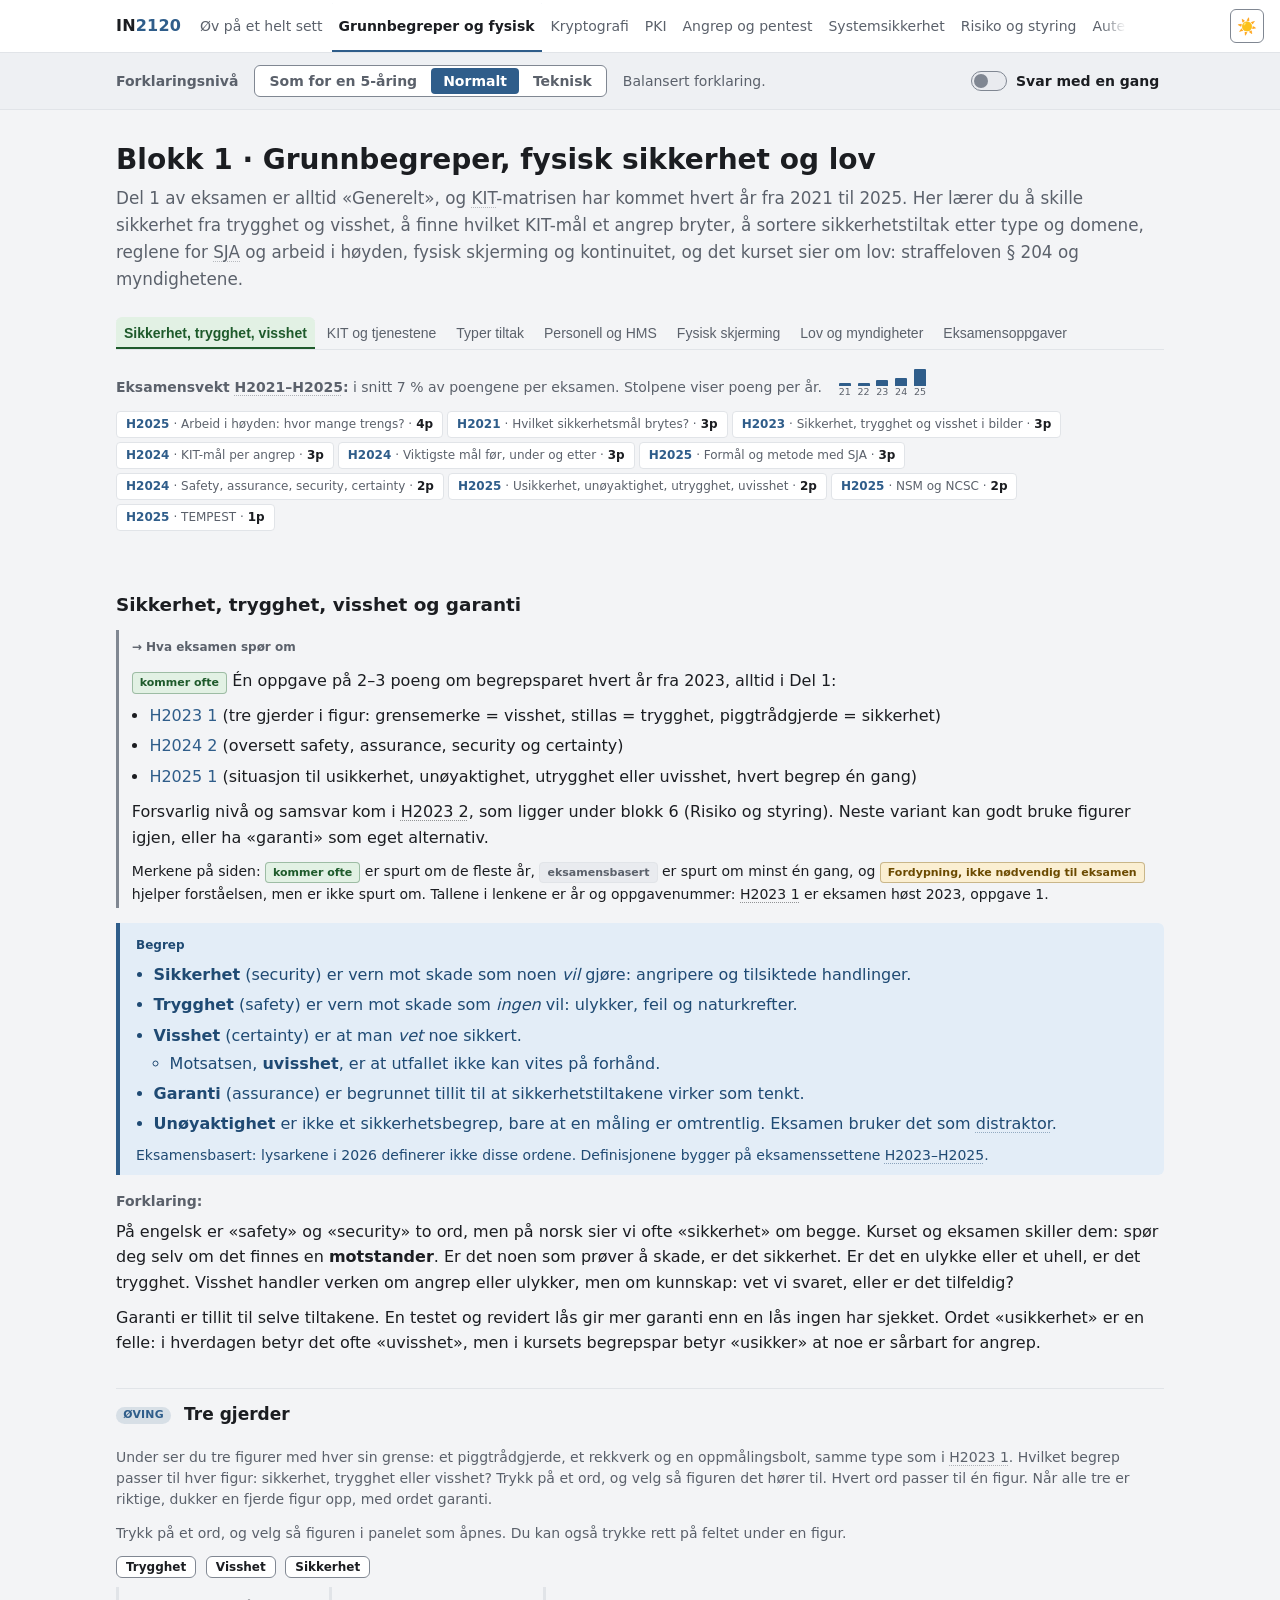
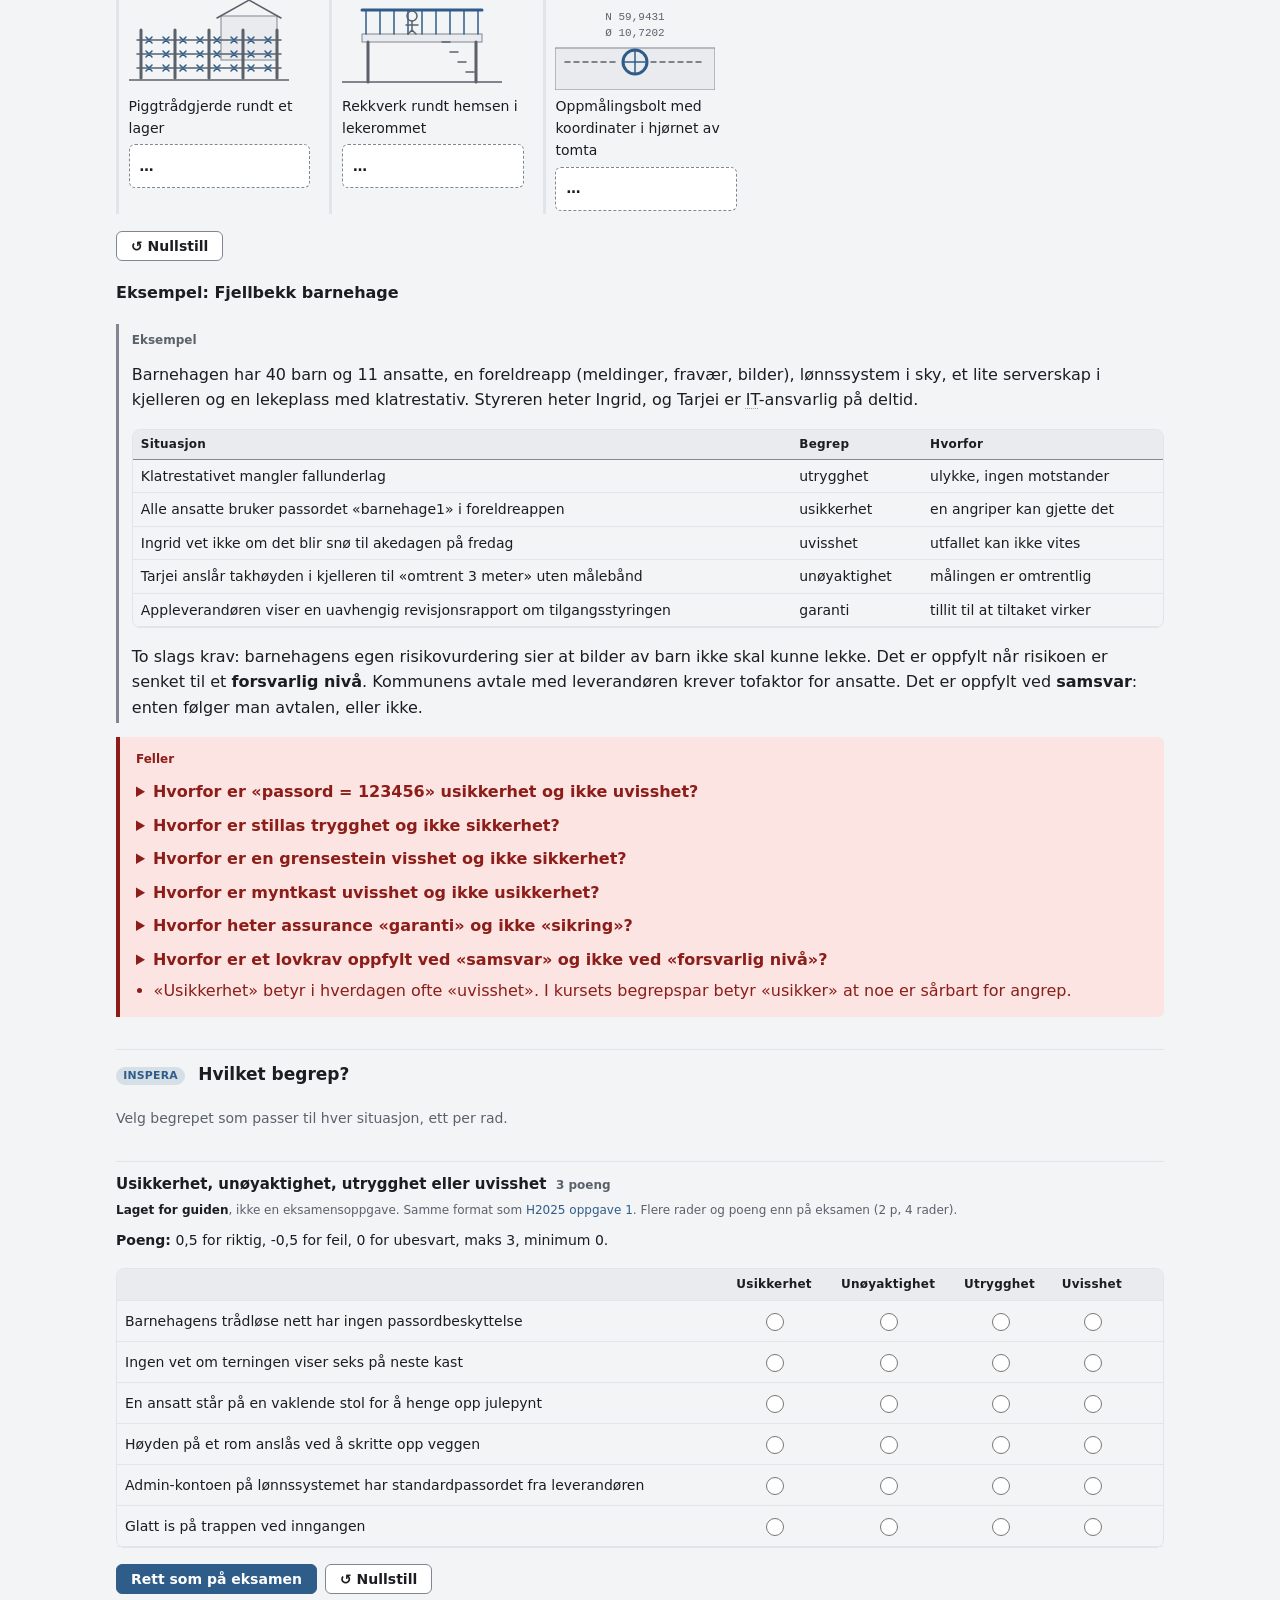
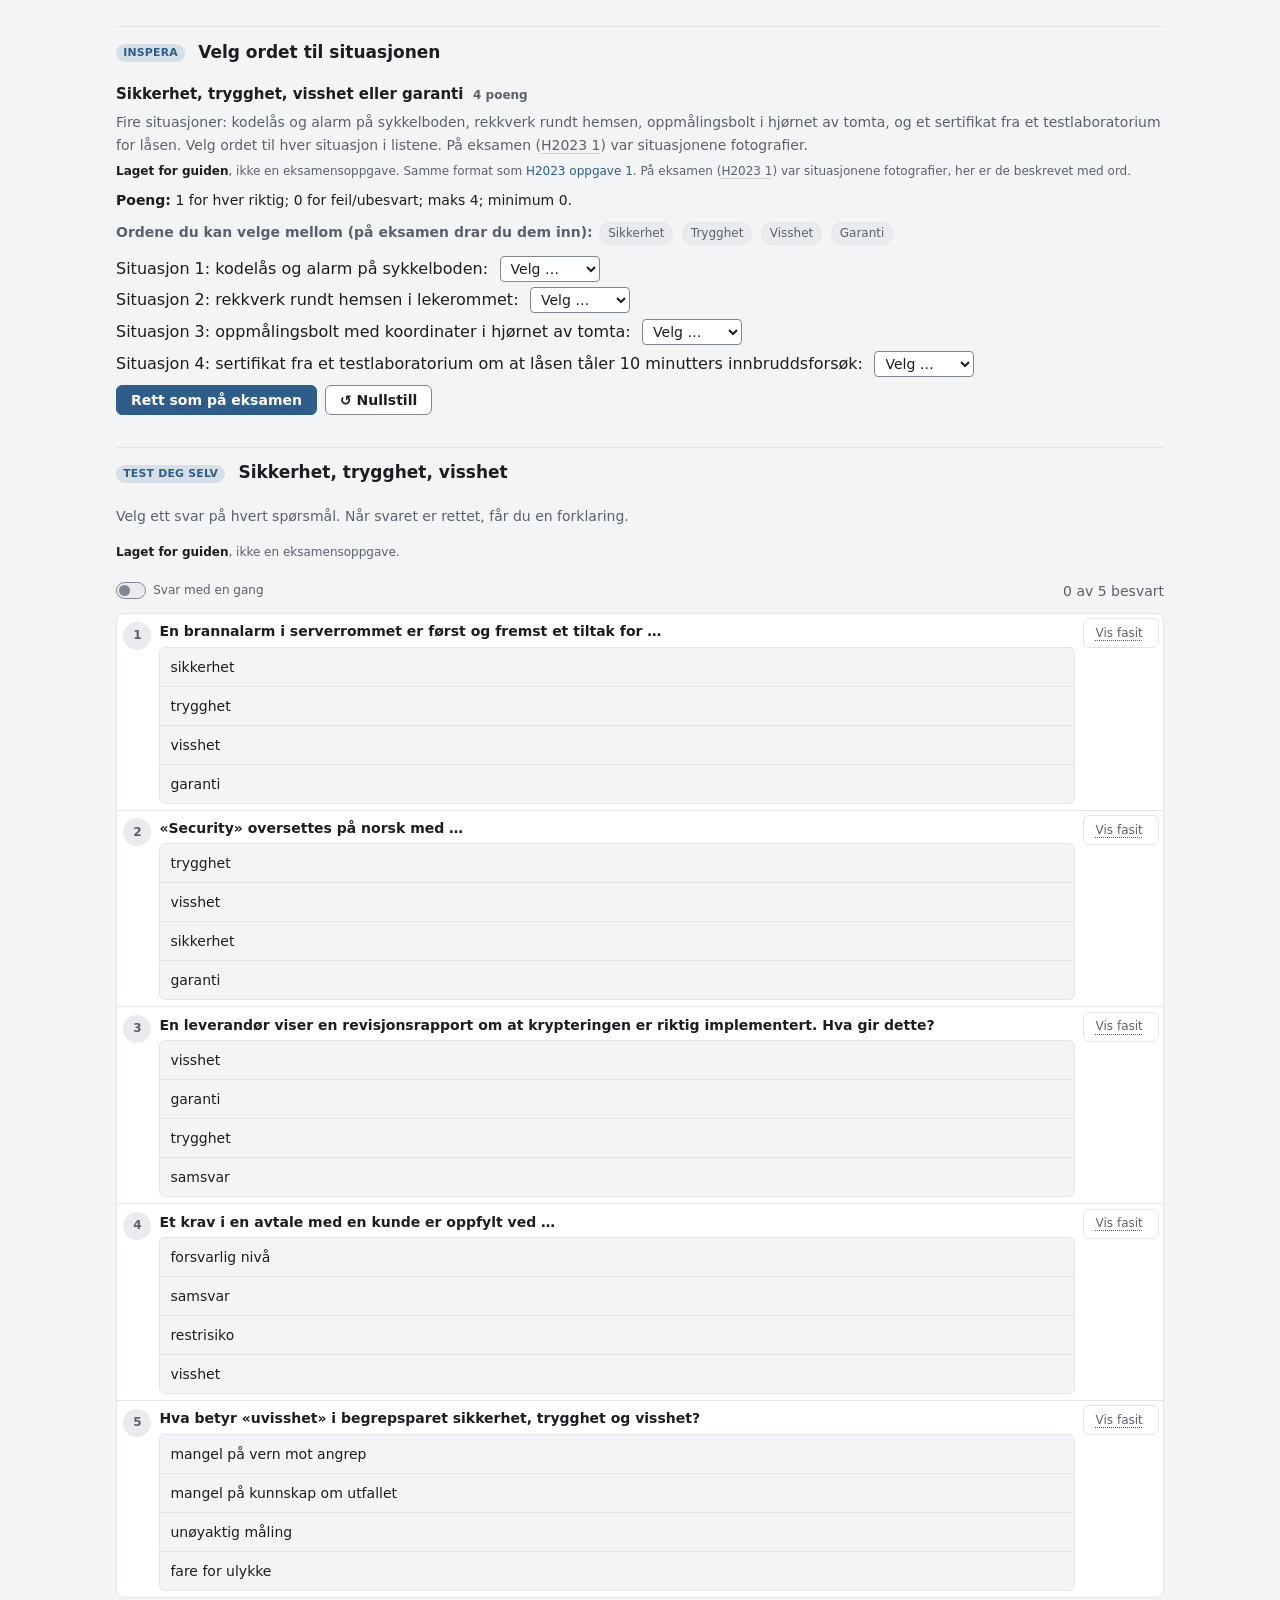
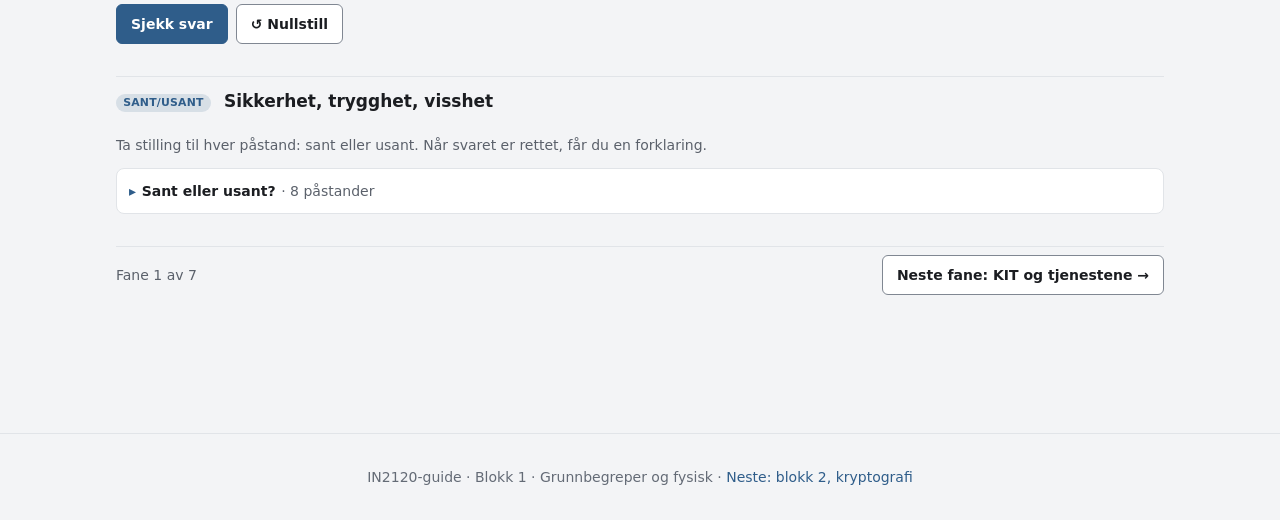
==== commit f6e5781b: "20261127s: svak og sterk kollisjonsresistens forklart enkelt - Ny del 2 i hash-fanen på kryptosiden:" ====
--- a/01-grunnbegreper.html
+++ b/01-grunnbegreper.html
@@ -7,12 +7,12 @@
   <link rel="icon" href="data:,">
   <meta name="description" content="Grunnbegreper, fysisk sikkerhet og lov i IN2120: sikkerhet, trygghet, visshet og garanti, KIT og sikkerhetstjenestene, typer og domener for sikkerhetstiltak, personellsikkerhet og HMS med SJA, fysisk skjerming og kontinuitet, straffeloven § 204 og myndighetene – med visualiseringer, øving i Inspera-format og eksamensoppgavene.">
   <script>(function(){try{var d=document.documentElement;var t=localStorage.getItem('in-theme');if(t!=='dark'&&t!=='system')t='light';if(t!=='system')d.setAttribute('data-theme',t);var l=localStorage.getItem('in-level');if(l!=='eli5'&&l!=='teknisk')l='normal';d.setAttribute('data-level',l);}catch(e){document.documentElement.setAttribute('data-theme','light');document.documentElement.setAttribute('data-level','normal');}})();</script>
-  <link rel="stylesheet" href="assets/css/styles.css?v=20261127q">
-  <link rel="stylesheet" href="assets/css/viz.css?v=20261127q">
-  <link rel="stylesheet" href="assets/css/figurer.css?v=20261127q">
-  <link rel="stylesheet" href="assets/css/ovelse.css?v=20261127q">
-  <link rel="stylesheet" href="assets/css/blokk-grunn.css?v=20261127q">
-  <link rel="stylesheet" href="assets/css/begrep-tips.css?v=20261127q">
+  <link rel="stylesheet" href="assets/css/styles.css?v=20261127s">
+  <link rel="stylesheet" href="assets/css/viz.css?v=20261127s">
+  <link rel="stylesheet" href="assets/css/figurer.css?v=20261127s">
+  <link rel="stylesheet" href="assets/css/ovelse.css?v=20261127s">
+  <link rel="stylesheet" href="assets/css/blokk-grunn.css?v=20261127s">
+  <link rel="stylesheet" href="assets/css/begrep-tips.css?v=20261127s">
 </head>
 <body data-page="grunnbegreper">
   <a class="skip-link" href="#main">Hopp til innhold</a>
@@ -608,37 +608,37 @@
         kort: "40 barn og 11 ansatte, en foreldreapp (meldinger, fravær, bilder), lønnssystem i sky, serverskap i kjelleren. Styrer Ingrid, IT-ansvarlig Tarjei." }
     };
   </script>
-  <script src="assets/js/core.js?v=20261127q"></script>
-  <script src="assets/js/symboler.js?v=20261127q"></script>
-  <script src="assets/js/begreper-data.js?v=20261127q"></script>
-  <script src="assets/js/begrep-tips.js?v=20261127q"></script>
-  <script src="assets/js/pseudocode.js?v=20261127q"></script>
-  <script src="assets/js/stepplayer.js?v=20261127q"></script>
-  <script src="assets/js/varline.js?v=20261127q"></script>
-  <script src="assets/js/inspera.js?v=20261127q"></script>
-  <script src="assets/js/dra.js?v=20261127q"></script>
-  <script src="assets/js/ovelse.js?v=20261127q"></script>
-  <script src="assets/js/bank.js?v=20261127q"></script>
-  <script src="assets/js/eksamensbank/h2025.js?v=20261127q"></script>
-  <script src="assets/js/eksamensbank/h2024.js?v=20261127q"></script>
-  <script src="assets/js/eksamensbank/h2023.js?v=20261127q"></script>
-  <script src="assets/js/eksamensbank/h2022.js?v=20261127q"></script>
-  <script src="assets/js/eksamensbank/h2021.js?v=20261127q"></script>
-  <script src="assets/js/eksamensbank/h2020.js?v=20261127q"></script>
-  <script src="assets/js/eksamensbank/h2019.js?v=20261127q"></script>
-  <script src="assets/js/eksamensbank/h2018.js?v=20261127q"></script>
-  <script src="assets/js/blokkvekt.js?v=20261127q"></script>
-  <script src="assets/js/figurer/fig-felles.js?v=20261127q"></script>
-  <script src="assets/js/figurer/fig-h2025.js?v=20261127q"></script>
-  <script src="assets/js/figurer/fig-husk.js?v=20261127q"></script>
-  <script src="assets/js/figurer/fig-h2024.js?v=20261127q"></script>
-  <script src="assets/js/figurer/fig-h2023.js?v=20261127q"></script>
-  <script src="assets/js/figurer/fig-h2022.js?v=20261127q"></script>
-  <script src="assets/js/figurer/fig-h2021.js?v=20261127q"></script>
-  <script src="assets/js/figurer/fig-h2020.js?v=20261127q"></script>
-  <script src="assets/js/figurer/fig-h2019.js?v=20261127q"></script>
-  <script src="assets/js/figurer/fig-h2018.js?v=20261127q"></script>
-  <script src="assets/js/viz-grunn.js?v=20261127q"></script>
+  <script src="assets/js/core.js?v=20261127s"></script>
+  <script src="assets/js/symboler.js?v=20261127s"></script>
+  <script src="assets/js/begreper-data.js?v=20261127s"></script>
+  <script src="assets/js/begrep-tips.js?v=20261127s"></script>
+  <script src="assets/js/pseudocode.js?v=20261127s"></script>
+  <script src="assets/js/stepplayer.js?v=20261127s"></script>
+  <script src="assets/js/varline.js?v=20261127s"></script>
+  <script src="assets/js/inspera.js?v=20261127s"></script>
+  <script src="assets/js/dra.js?v=20261127s"></script>
+  <script src="assets/js/ovelse.js?v=20261127s"></script>
+  <script src="assets/js/bank.js?v=20261127s"></script>
+  <script src="assets/js/eksamensbank/h2025.js?v=20261127s"></script>
+  <script src="assets/js/eksamensbank/h2024.js?v=20261127s"></script>
+  <script src="assets/js/eksamensbank/h2023.js?v=20261127s"></script>
+  <script src="assets/js/eksamensbank/h2022.js?v=20261127s"></script>
+  <script src="assets/js/eksamensbank/h2021.js?v=20261127s"></script>
+  <script src="assets/js/eksamensbank/h2020.js?v=20261127s"></script>
+  <script src="assets/js/eksamensbank/h2019.js?v=20261127s"></script>
+  <script src="assets/js/eksamensbank/h2018.js?v=20261127s"></script>
+  <script src="assets/js/blokkvekt.js?v=20261127s"></script>
+  <script src="assets/js/figurer/fig-felles.js?v=20261127s"></script>
+  <script src="assets/js/figurer/fig-h2025.js?v=20261127s"></script>
+  <script src="assets/js/figurer/fig-husk.js?v=20261127s"></script>
+  <script src="assets/js/figurer/fig-h2024.js?v=20261127s"></script>
+  <script src="assets/js/figurer/fig-h2023.js?v=20261127s"></script>
+  <script src="assets/js/figurer/fig-h2022.js?v=20261127s"></script>
+  <script src="assets/js/figurer/fig-h2021.js?v=20261127s"></script>
+  <script src="assets/js/figurer/fig-h2020.js?v=20261127s"></script>
+  <script src="assets/js/figurer/fig-h2019.js?v=20261127s"></script>
+  <script src="assets/js/figurer/fig-h2018.js?v=20261127s"></script>
+  <script src="assets/js/viz-grunn.js?v=20261127s"></script>
   <script>
   (function () {
     "use strict";
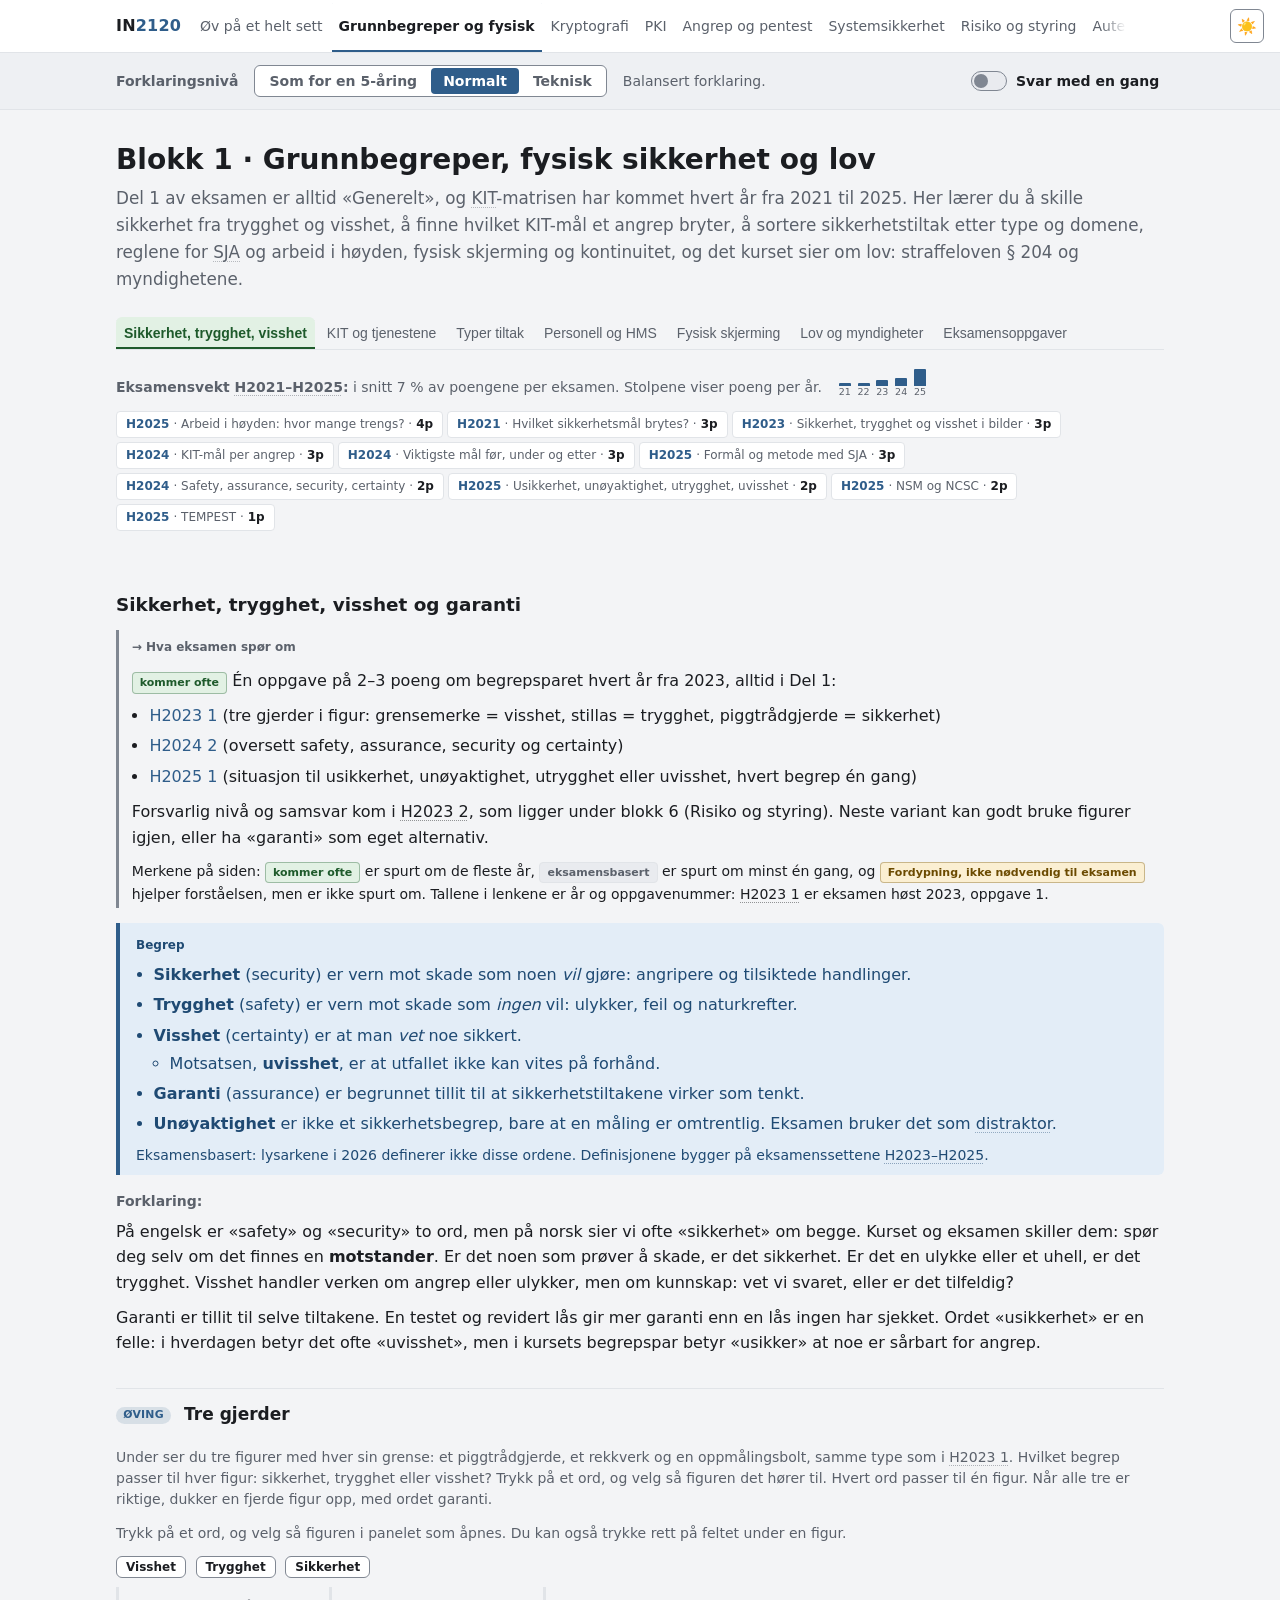
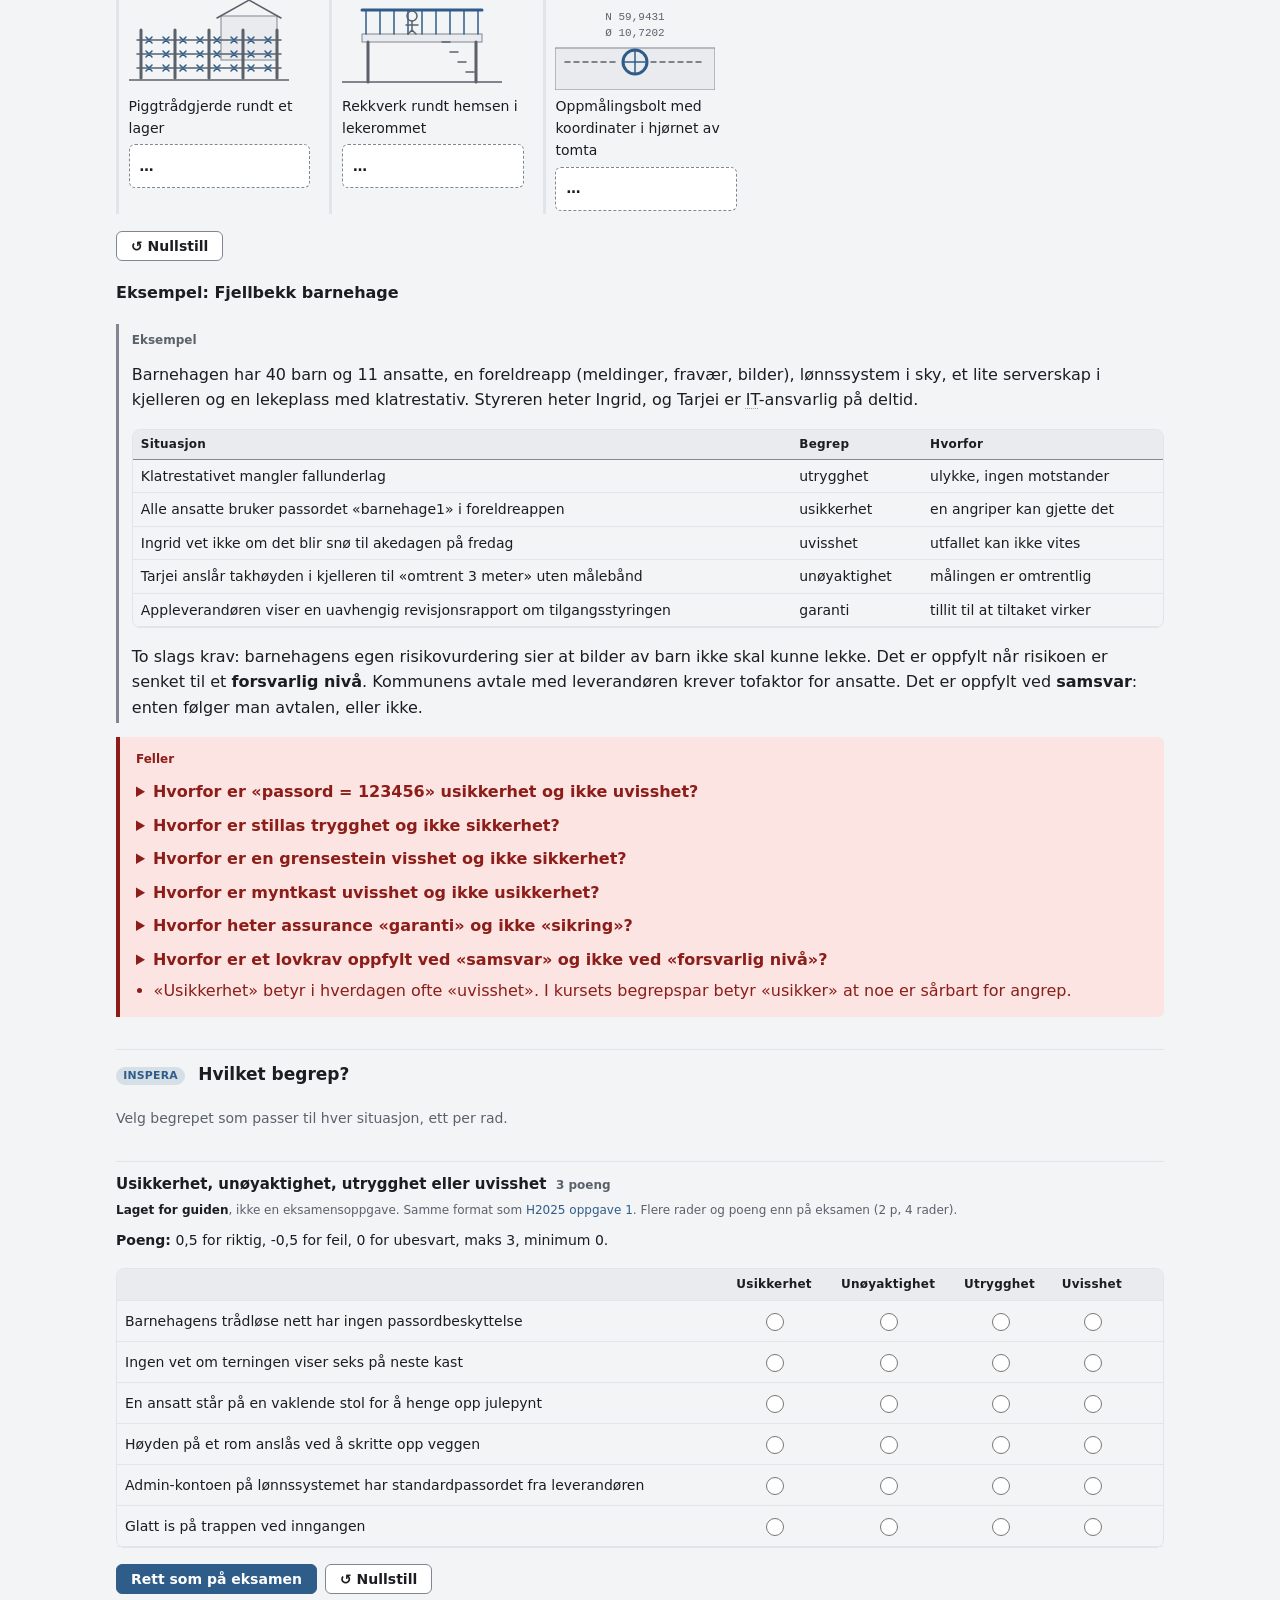
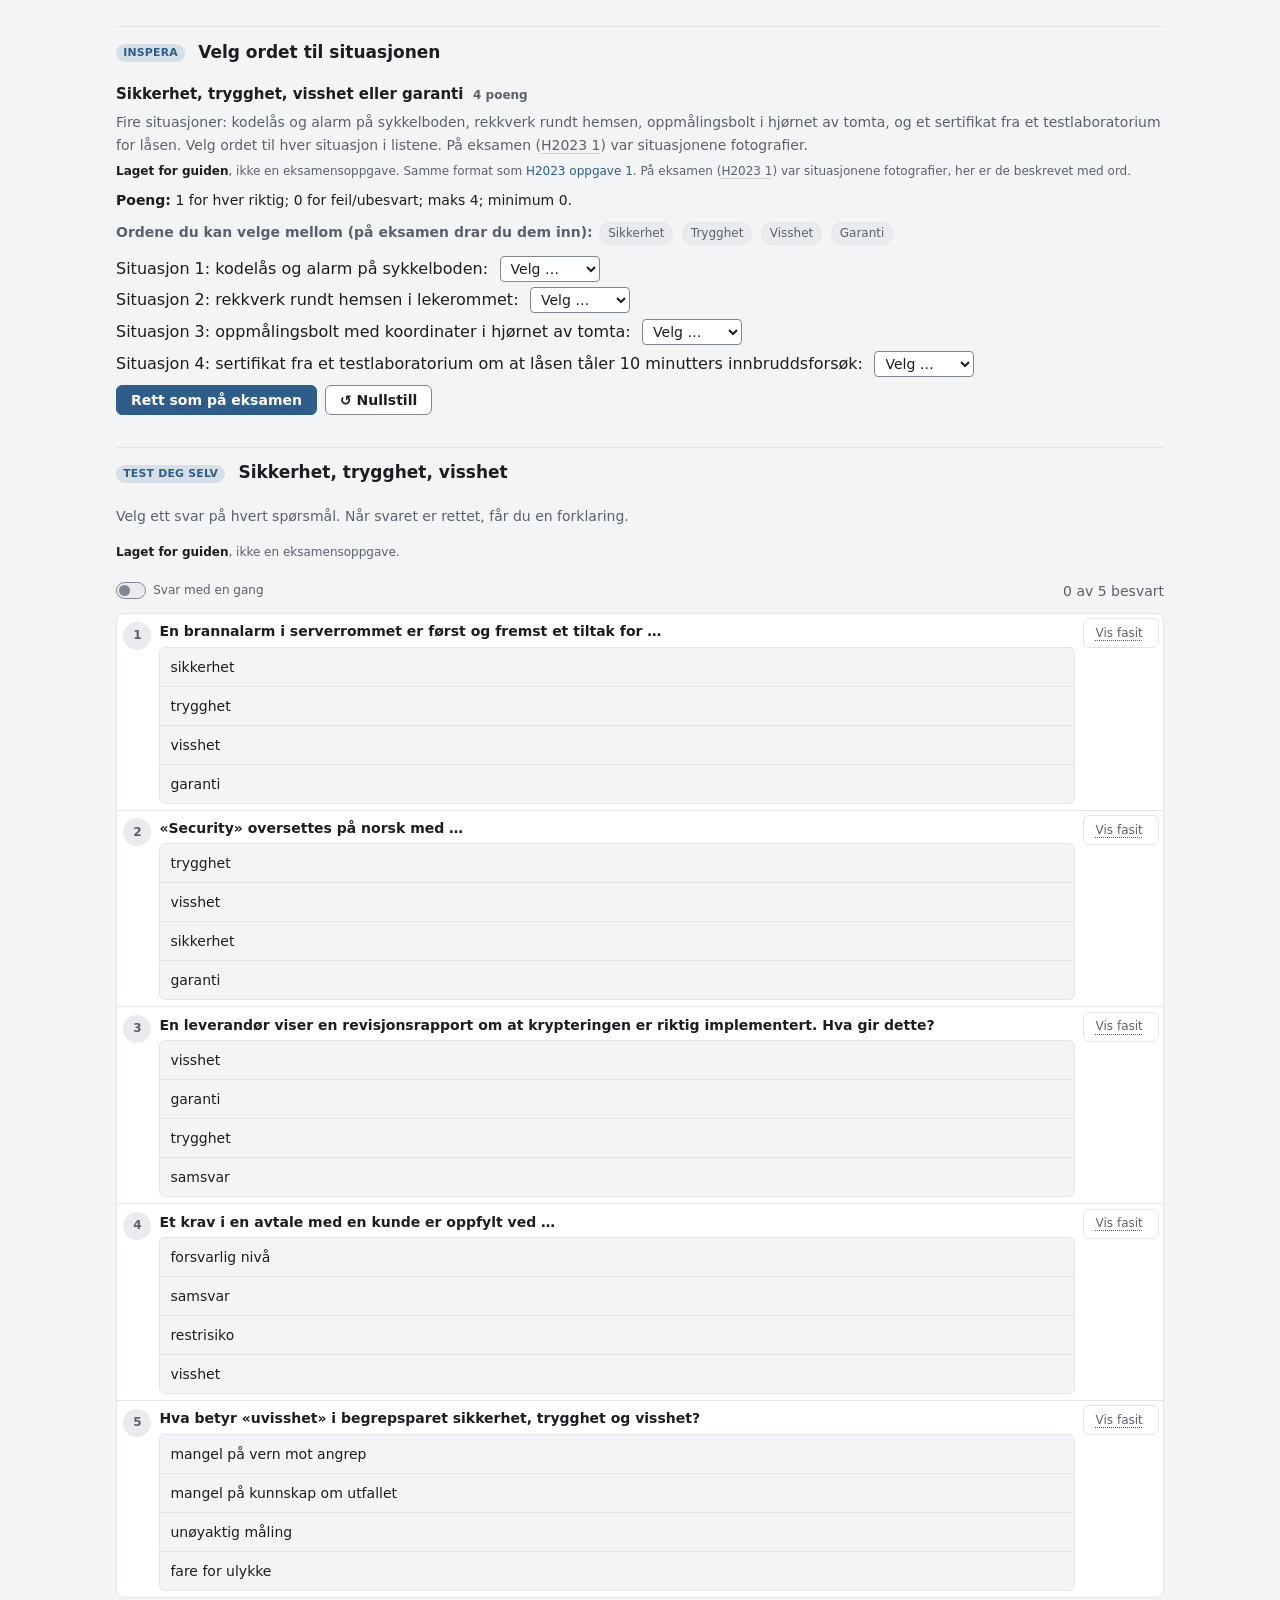
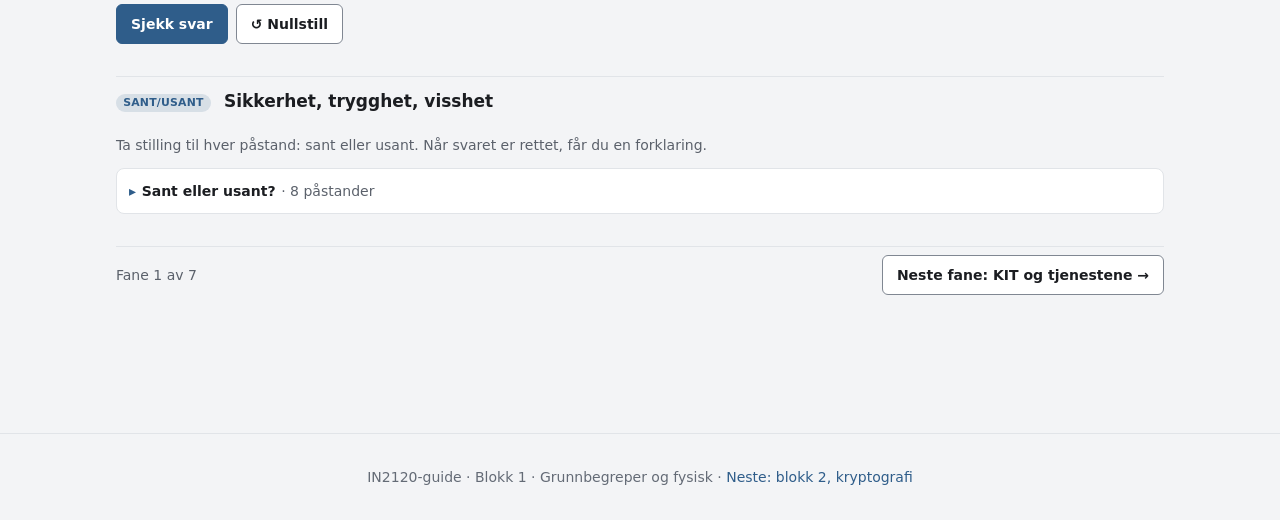
==== commit e3502a6d: "20261127u: tydeligere øving «Når langtidsnøkkelen lekker» - Svaret og utfallet er skilt: «Riktig sva" ====
--- a/01-grunnbegreper.html
+++ b/01-grunnbegreper.html
@@ -7,12 +7,12 @@
   <link rel="icon" href="data:,">
   <meta name="description" content="Grunnbegreper, fysisk sikkerhet og lov i IN2120: sikkerhet, trygghet, visshet og garanti, KIT og sikkerhetstjenestene, typer og domener for sikkerhetstiltak, personellsikkerhet og HMS med SJA, fysisk skjerming og kontinuitet, straffeloven § 204 og myndighetene – med visualiseringer, øving i Inspera-format og eksamensoppgavene.">
   <script>(function(){try{var d=document.documentElement;var t=localStorage.getItem('in-theme');if(t!=='dark'&&t!=='system')t='light';if(t!=='system')d.setAttribute('data-theme',t);var l=localStorage.getItem('in-level');if(l!=='eli5'&&l!=='teknisk')l='normal';d.setAttribute('data-level',l);}catch(e){document.documentElement.setAttribute('data-theme','light');document.documentElement.setAttribute('data-level','normal');}})();</script>
-  <link rel="stylesheet" href="assets/css/styles.css?v=20261127s">
-  <link rel="stylesheet" href="assets/css/viz.css?v=20261127s">
-  <link rel="stylesheet" href="assets/css/figurer.css?v=20261127s">
-  <link rel="stylesheet" href="assets/css/ovelse.css?v=20261127s">
-  <link rel="stylesheet" href="assets/css/blokk-grunn.css?v=20261127s">
-  <link rel="stylesheet" href="assets/css/begrep-tips.css?v=20261127s">
+  <link rel="stylesheet" href="assets/css/styles.css?v=20261127u">
+  <link rel="stylesheet" href="assets/css/viz.css?v=20261127u">
+  <link rel="stylesheet" href="assets/css/figurer.css?v=20261127u">
+  <link rel="stylesheet" href="assets/css/ovelse.css?v=20261127u">
+  <link rel="stylesheet" href="assets/css/blokk-grunn.css?v=20261127u">
+  <link rel="stylesheet" href="assets/css/begrep-tips.css?v=20261127u">
 </head>
 <body data-page="grunnbegreper">
   <a class="skip-link" href="#main">Hopp til innhold</a>
@@ -608,37 +608,37 @@
         kort: "40 barn og 11 ansatte, en foreldreapp (meldinger, fravær, bilder), lønnssystem i sky, serverskap i kjelleren. Styrer Ingrid, IT-ansvarlig Tarjei." }
     };
   </script>
-  <script src="assets/js/core.js?v=20261127s"></script>
-  <script src="assets/js/symboler.js?v=20261127s"></script>
-  <script src="assets/js/begreper-data.js?v=20261127s"></script>
-  <script src="assets/js/begrep-tips.js?v=20261127s"></script>
-  <script src="assets/js/pseudocode.js?v=20261127s"></script>
-  <script src="assets/js/stepplayer.js?v=20261127s"></script>
-  <script src="assets/js/varline.js?v=20261127s"></script>
-  <script src="assets/js/inspera.js?v=20261127s"></script>
-  <script src="assets/js/dra.js?v=20261127s"></script>
-  <script src="assets/js/ovelse.js?v=20261127s"></script>
-  <script src="assets/js/bank.js?v=20261127s"></script>
-  <script src="assets/js/eksamensbank/h2025.js?v=20261127s"></script>
-  <script src="assets/js/eksamensbank/h2024.js?v=20261127s"></script>
-  <script src="assets/js/eksamensbank/h2023.js?v=20261127s"></script>
-  <script src="assets/js/eksamensbank/h2022.js?v=20261127s"></script>
-  <script src="assets/js/eksamensbank/h2021.js?v=20261127s"></script>
-  <script src="assets/js/eksamensbank/h2020.js?v=20261127s"></script>
-  <script src="assets/js/eksamensbank/h2019.js?v=20261127s"></script>
-  <script src="assets/js/eksamensbank/h2018.js?v=20261127s"></script>
-  <script src="assets/js/blokkvekt.js?v=20261127s"></script>
-  <script src="assets/js/figurer/fig-felles.js?v=20261127s"></script>
-  <script src="assets/js/figurer/fig-h2025.js?v=20261127s"></script>
-  <script src="assets/js/figurer/fig-husk.js?v=20261127s"></script>
-  <script src="assets/js/figurer/fig-h2024.js?v=20261127s"></script>
-  <script src="assets/js/figurer/fig-h2023.js?v=20261127s"></script>
-  <script src="assets/js/figurer/fig-h2022.js?v=20261127s"></script>
-  <script src="assets/js/figurer/fig-h2021.js?v=20261127s"></script>
-  <script src="assets/js/figurer/fig-h2020.js?v=20261127s"></script>
-  <script src="assets/js/figurer/fig-h2019.js?v=20261127s"></script>
-  <script src="assets/js/figurer/fig-h2018.js?v=20261127s"></script>
-  <script src="assets/js/viz-grunn.js?v=20261127s"></script>
+  <script src="assets/js/core.js?v=20261127u"></script>
+  <script src="assets/js/symboler.js?v=20261127u"></script>
+  <script src="assets/js/begreper-data.js?v=20261127u"></script>
+  <script src="assets/js/begrep-tips.js?v=20261127u"></script>
+  <script src="assets/js/pseudocode.js?v=20261127u"></script>
+  <script src="assets/js/stepplayer.js?v=20261127u"></script>
+  <script src="assets/js/varline.js?v=20261127u"></script>
+  <script src="assets/js/inspera.js?v=20261127u"></script>
+  <script src="assets/js/dra.js?v=20261127u"></script>
+  <script src="assets/js/ovelse.js?v=20261127u"></script>
+  <script src="assets/js/bank.js?v=20261127u"></script>
+  <script src="assets/js/eksamensbank/h2025.js?v=20261127u"></script>
+  <script src="assets/js/eksamensbank/h2024.js?v=20261127u"></script>
+  <script src="assets/js/eksamensbank/h2023.js?v=20261127u"></script>
+  <script src="assets/js/eksamensbank/h2022.js?v=20261127u"></script>
+  <script src="assets/js/eksamensbank/h2021.js?v=20261127u"></script>
+  <script src="assets/js/eksamensbank/h2020.js?v=20261127u"></script>
+  <script src="assets/js/eksamensbank/h2019.js?v=20261127u"></script>
+  <script src="assets/js/eksamensbank/h2018.js?v=20261127u"></script>
+  <script src="assets/js/blokkvekt.js?v=20261127u"></script>
+  <script src="assets/js/figurer/fig-felles.js?v=20261127u"></script>
+  <script src="assets/js/figurer/fig-h2025.js?v=20261127u"></script>
+  <script src="assets/js/figurer/fig-husk.js?v=20261127u"></script>
+  <script src="assets/js/figurer/fig-h2024.js?v=20261127u"></script>
+  <script src="assets/js/figurer/fig-h2023.js?v=20261127u"></script>
+  <script src="assets/js/figurer/fig-h2022.js?v=20261127u"></script>
+  <script src="assets/js/figurer/fig-h2021.js?v=20261127u"></script>
+  <script src="assets/js/figurer/fig-h2020.js?v=20261127u"></script>
+  <script src="assets/js/figurer/fig-h2019.js?v=20261127u"></script>
+  <script src="assets/js/figurer/fig-h2018.js?v=20261127u"></script>
+  <script src="assets/js/viz-grunn.js?v=20261127u"></script>
   <script>
   (function () {
     "use strict";
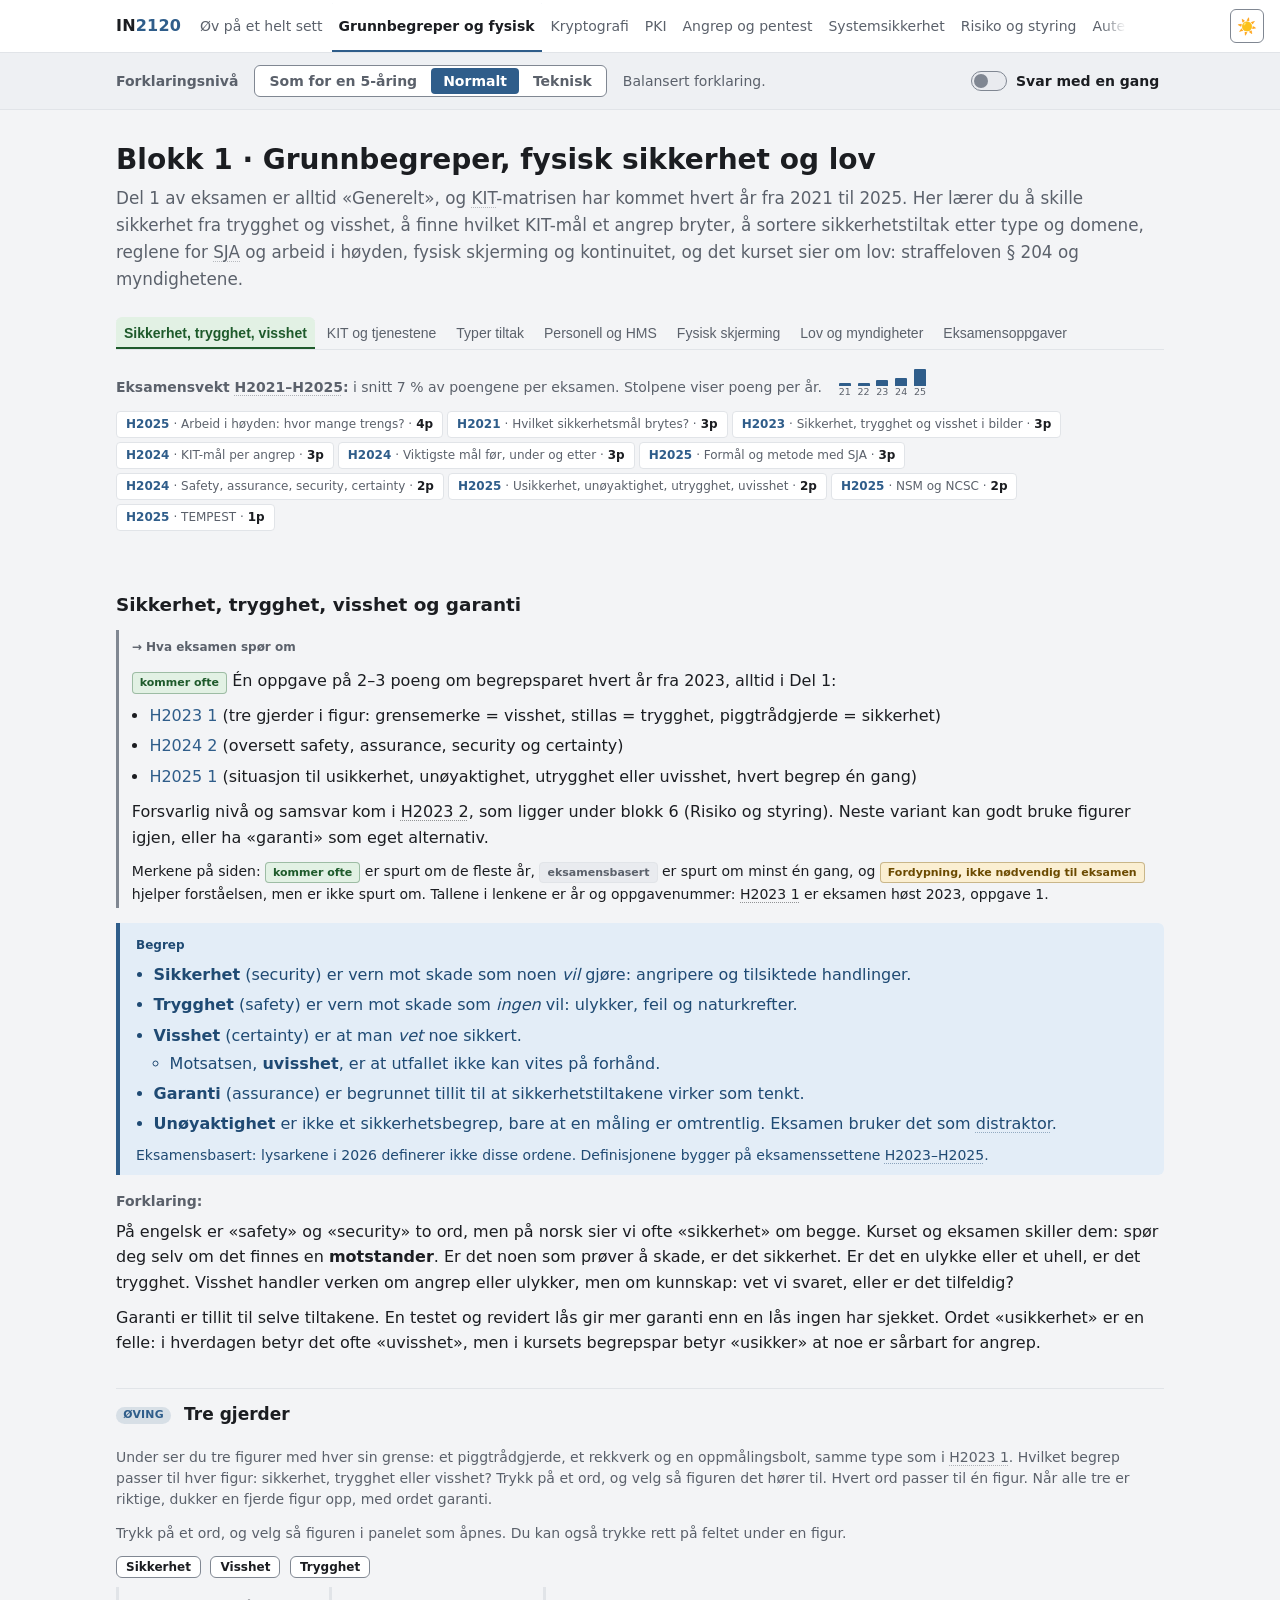
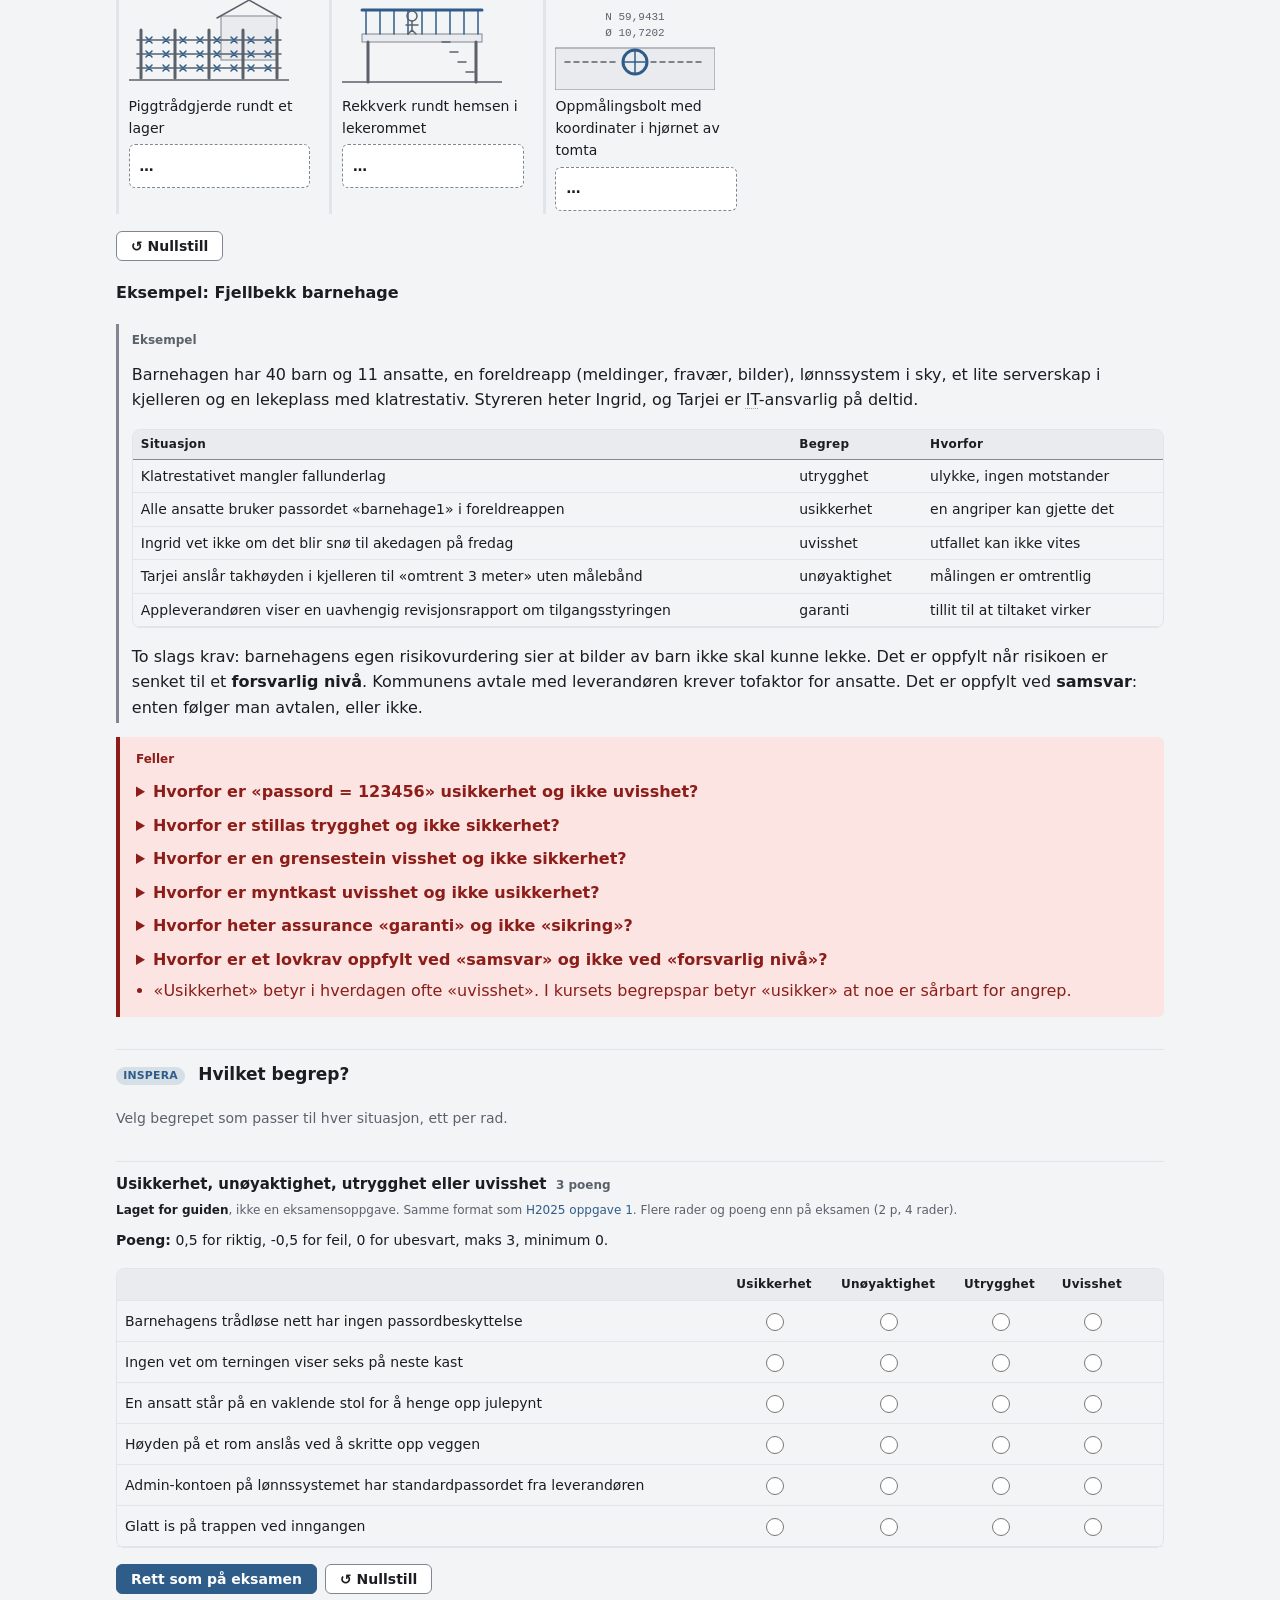
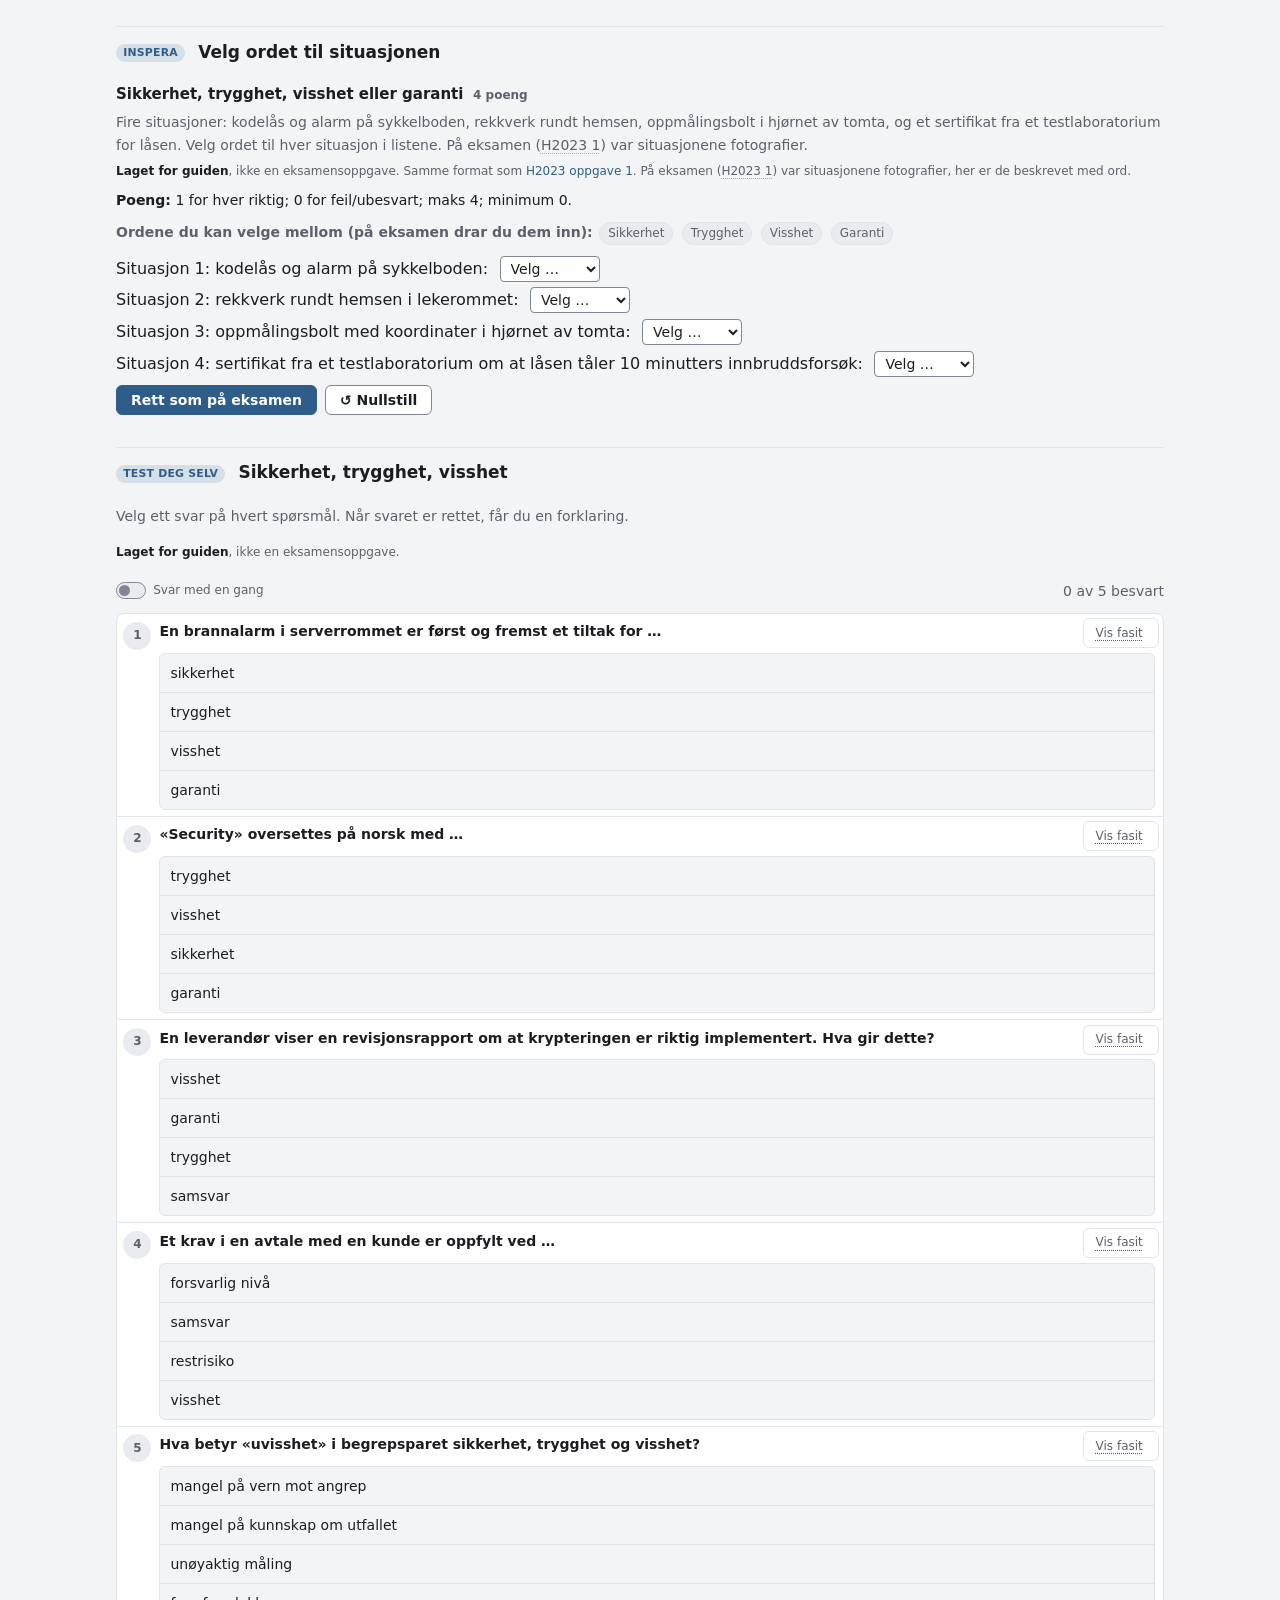
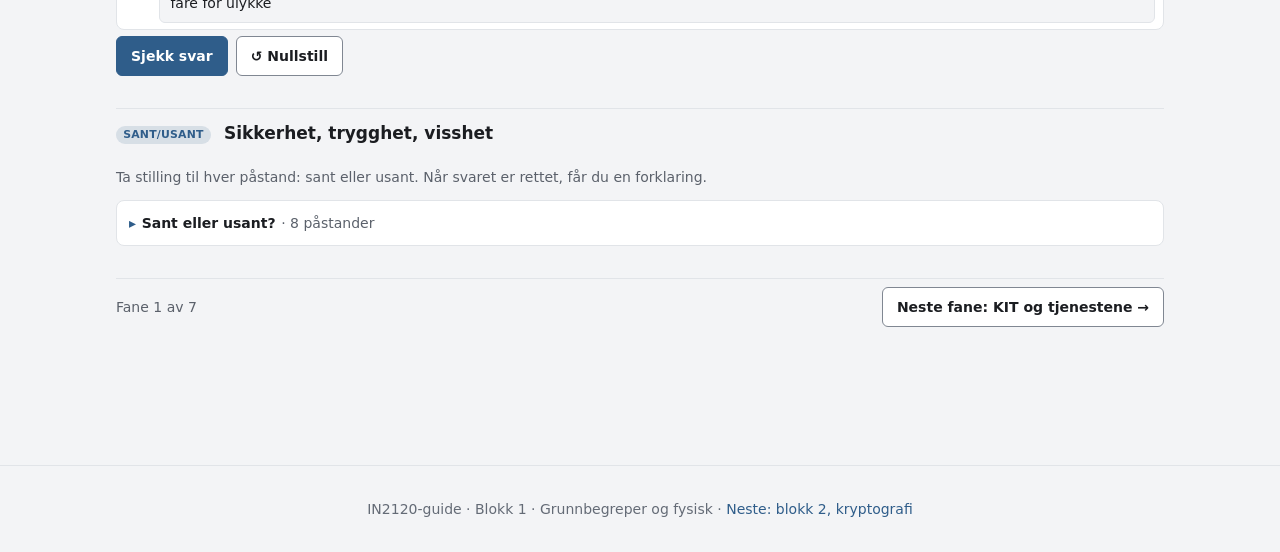
==== commit f2f6b599: "20261127v: svarknappene i flervalg har alltid full bredde - Spørsmålslinja rommer nå «Vis fasit»-kna" ====
--- a/01-grunnbegreper.html
+++ b/01-grunnbegreper.html
@@ -7,12 +7,12 @@
   <link rel="icon" href="data:,">
   <meta name="description" content="Grunnbegreper, fysisk sikkerhet og lov i IN2120: sikkerhet, trygghet, visshet og garanti, KIT og sikkerhetstjenestene, typer og domener for sikkerhetstiltak, personellsikkerhet og HMS med SJA, fysisk skjerming og kontinuitet, straffeloven § 204 og myndighetene – med visualiseringer, øving i Inspera-format og eksamensoppgavene.">
   <script>(function(){try{var d=document.documentElement;var t=localStorage.getItem('in-theme');if(t!=='dark'&&t!=='system')t='light';if(t!=='system')d.setAttribute('data-theme',t);var l=localStorage.getItem('in-level');if(l!=='eli5'&&l!=='teknisk')l='normal';d.setAttribute('data-level',l);}catch(e){document.documentElement.setAttribute('data-theme','light');document.documentElement.setAttribute('data-level','normal');}})();</script>
-  <link rel="stylesheet" href="assets/css/styles.css?v=20261127u">
-  <link rel="stylesheet" href="assets/css/viz.css?v=20261127u">
-  <link rel="stylesheet" href="assets/css/figurer.css?v=20261127u">
-  <link rel="stylesheet" href="assets/css/ovelse.css?v=20261127u">
-  <link rel="stylesheet" href="assets/css/blokk-grunn.css?v=20261127u">
-  <link rel="stylesheet" href="assets/css/begrep-tips.css?v=20261127u">
+  <link rel="stylesheet" href="assets/css/styles.css?v=20261127v">
+  <link rel="stylesheet" href="assets/css/viz.css?v=20261127v">
+  <link rel="stylesheet" href="assets/css/figurer.css?v=20261127v">
+  <link rel="stylesheet" href="assets/css/ovelse.css?v=20261127v">
+  <link rel="stylesheet" href="assets/css/blokk-grunn.css?v=20261127v">
+  <link rel="stylesheet" href="assets/css/begrep-tips.css?v=20261127v">
 </head>
 <body data-page="grunnbegreper">
   <a class="skip-link" href="#main">Hopp til innhold</a>
@@ -608,37 +608,37 @@
         kort: "40 barn og 11 ansatte, en foreldreapp (meldinger, fravær, bilder), lønnssystem i sky, serverskap i kjelleren. Styrer Ingrid, IT-ansvarlig Tarjei." }
     };
   </script>
-  <script src="assets/js/core.js?v=20261127u"></script>
-  <script src="assets/js/symboler.js?v=20261127u"></script>
-  <script src="assets/js/begreper-data.js?v=20261127u"></script>
-  <script src="assets/js/begrep-tips.js?v=20261127u"></script>
-  <script src="assets/js/pseudocode.js?v=20261127u"></script>
-  <script src="assets/js/stepplayer.js?v=20261127u"></script>
-  <script src="assets/js/varline.js?v=20261127u"></script>
-  <script src="assets/js/inspera.js?v=20261127u"></script>
-  <script src="assets/js/dra.js?v=20261127u"></script>
-  <script src="assets/js/ovelse.js?v=20261127u"></script>
-  <script src="assets/js/bank.js?v=20261127u"></script>
-  <script src="assets/js/eksamensbank/h2025.js?v=20261127u"></script>
-  <script src="assets/js/eksamensbank/h2024.js?v=20261127u"></script>
-  <script src="assets/js/eksamensbank/h2023.js?v=20261127u"></script>
-  <script src="assets/js/eksamensbank/h2022.js?v=20261127u"></script>
-  <script src="assets/js/eksamensbank/h2021.js?v=20261127u"></script>
-  <script src="assets/js/eksamensbank/h2020.js?v=20261127u"></script>
-  <script src="assets/js/eksamensbank/h2019.js?v=20261127u"></script>
-  <script src="assets/js/eksamensbank/h2018.js?v=20261127u"></script>
-  <script src="assets/js/blokkvekt.js?v=20261127u"></script>
-  <script src="assets/js/figurer/fig-felles.js?v=20261127u"></script>
-  <script src="assets/js/figurer/fig-h2025.js?v=20261127u"></script>
-  <script src="assets/js/figurer/fig-husk.js?v=20261127u"></script>
-  <script src="assets/js/figurer/fig-h2024.js?v=20261127u"></script>
-  <script src="assets/js/figurer/fig-h2023.js?v=20261127u"></script>
-  <script src="assets/js/figurer/fig-h2022.js?v=20261127u"></script>
-  <script src="assets/js/figurer/fig-h2021.js?v=20261127u"></script>
-  <script src="assets/js/figurer/fig-h2020.js?v=20261127u"></script>
-  <script src="assets/js/figurer/fig-h2019.js?v=20261127u"></script>
-  <script src="assets/js/figurer/fig-h2018.js?v=20261127u"></script>
-  <script src="assets/js/viz-grunn.js?v=20261127u"></script>
+  <script src="assets/js/core.js?v=20261127v"></script>
+  <script src="assets/js/symboler.js?v=20261127v"></script>
+  <script src="assets/js/begreper-data.js?v=20261127v"></script>
+  <script src="assets/js/begrep-tips.js?v=20261127v"></script>
+  <script src="assets/js/pseudocode.js?v=20261127v"></script>
+  <script src="assets/js/stepplayer.js?v=20261127v"></script>
+  <script src="assets/js/varline.js?v=20261127v"></script>
+  <script src="assets/js/inspera.js?v=20261127v"></script>
+  <script src="assets/js/dra.js?v=20261127v"></script>
+  <script src="assets/js/ovelse.js?v=20261127v"></script>
+  <script src="assets/js/bank.js?v=20261127v"></script>
+  <script src="assets/js/eksamensbank/h2025.js?v=20261127v"></script>
+  <script src="assets/js/eksamensbank/h2024.js?v=20261127v"></script>
+  <script src="assets/js/eksamensbank/h2023.js?v=20261127v"></script>
+  <script src="assets/js/eksamensbank/h2022.js?v=20261127v"></script>
+  <script src="assets/js/eksamensbank/h2021.js?v=20261127v"></script>
+  <script src="assets/js/eksamensbank/h2020.js?v=20261127v"></script>
+  <script src="assets/js/eksamensbank/h2019.js?v=20261127v"></script>
+  <script src="assets/js/eksamensbank/h2018.js?v=20261127v"></script>
+  <script src="assets/js/blokkvekt.js?v=20261127v"></script>
+  <script src="assets/js/figurer/fig-felles.js?v=20261127v"></script>
+  <script src="assets/js/figurer/fig-h2025.js?v=20261127v"></script>
+  <script src="assets/js/figurer/fig-husk.js?v=20261127v"></script>
+  <script src="assets/js/figurer/fig-h2024.js?v=20261127v"></script>
+  <script src="assets/js/figurer/fig-h2023.js?v=20261127v"></script>
+  <script src="assets/js/figurer/fig-h2022.js?v=20261127v"></script>
+  <script src="assets/js/figurer/fig-h2021.js?v=20261127v"></script>
+  <script src="assets/js/figurer/fig-h2020.js?v=20261127v"></script>
+  <script src="assets/js/figurer/fig-h2019.js?v=20261127v"></script>
+  <script src="assets/js/figurer/fig-h2018.js?v=20261127v"></script>
+  <script src="assets/js/viz-grunn.js?v=20261127v"></script>
   <script>
   (function () {
     "use strict";
--- a/assets/css/styles.css
+++ b/assets/css/styles.css
@@ -2074,6 +2074,8 @@
 .qz-inline.qz-mc .qz-choice { margin-top: 0; border-radius: var(--radius-md); }
 /* Flervalg: «Forklaring»/«Vis fasit» flyter høyrestilt øverst i spørsmålet (ingen egen rad).
    Synlig høyde 30 px, men trykkflaten utvides med ::after (minst 44 px på berøring). */
+/* Spørsmålslinja rommer «Vis fasit»-knappen, så svarlista alltid starter under den i full bredde */
+.qz-mc .qz-prompt { display: flow-root; }
 .qz .qz-exp-float { float: right; position: relative; min-height: 30px; margin: -4px -4px 0 8px; font-weight: 600; }
 .qz .qz-exp-float::after { content: ""; position: absolute; inset: -7px -4px; }
 .qz-foot { margin-top: 6px; }
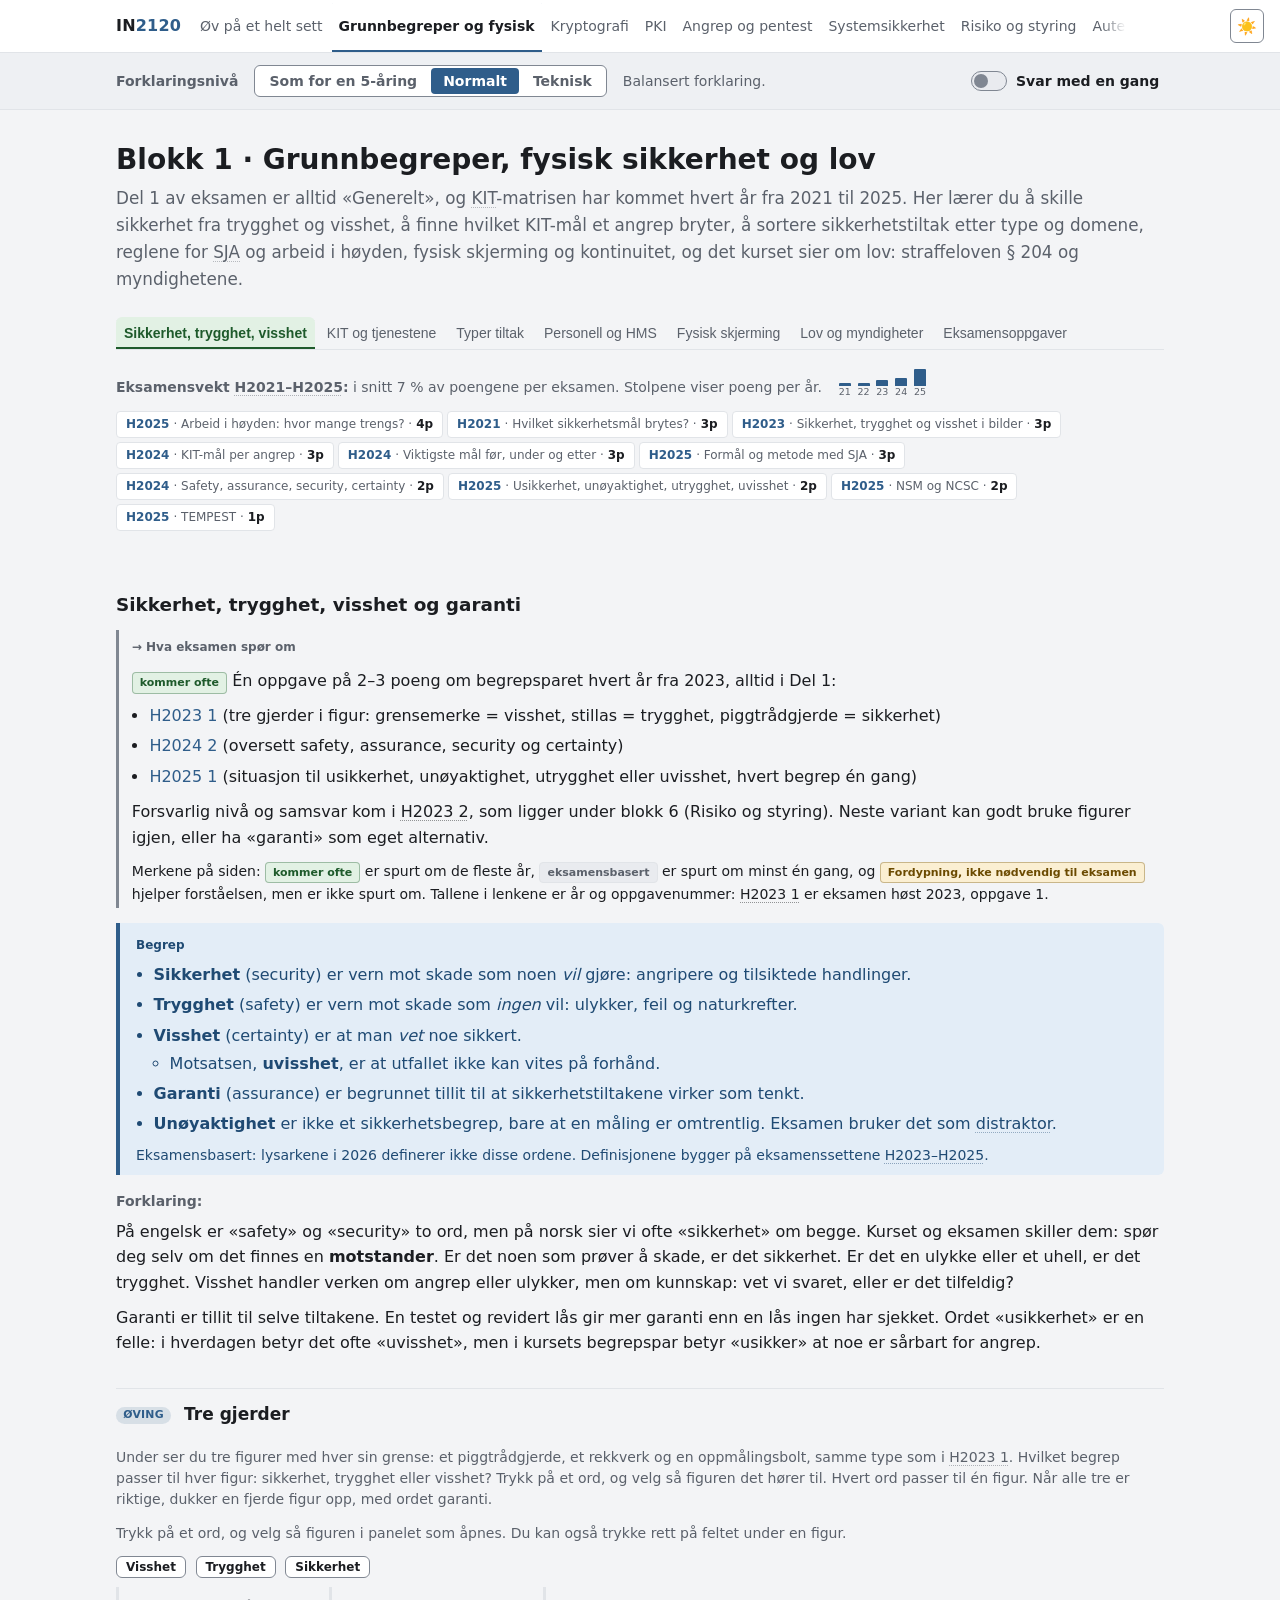
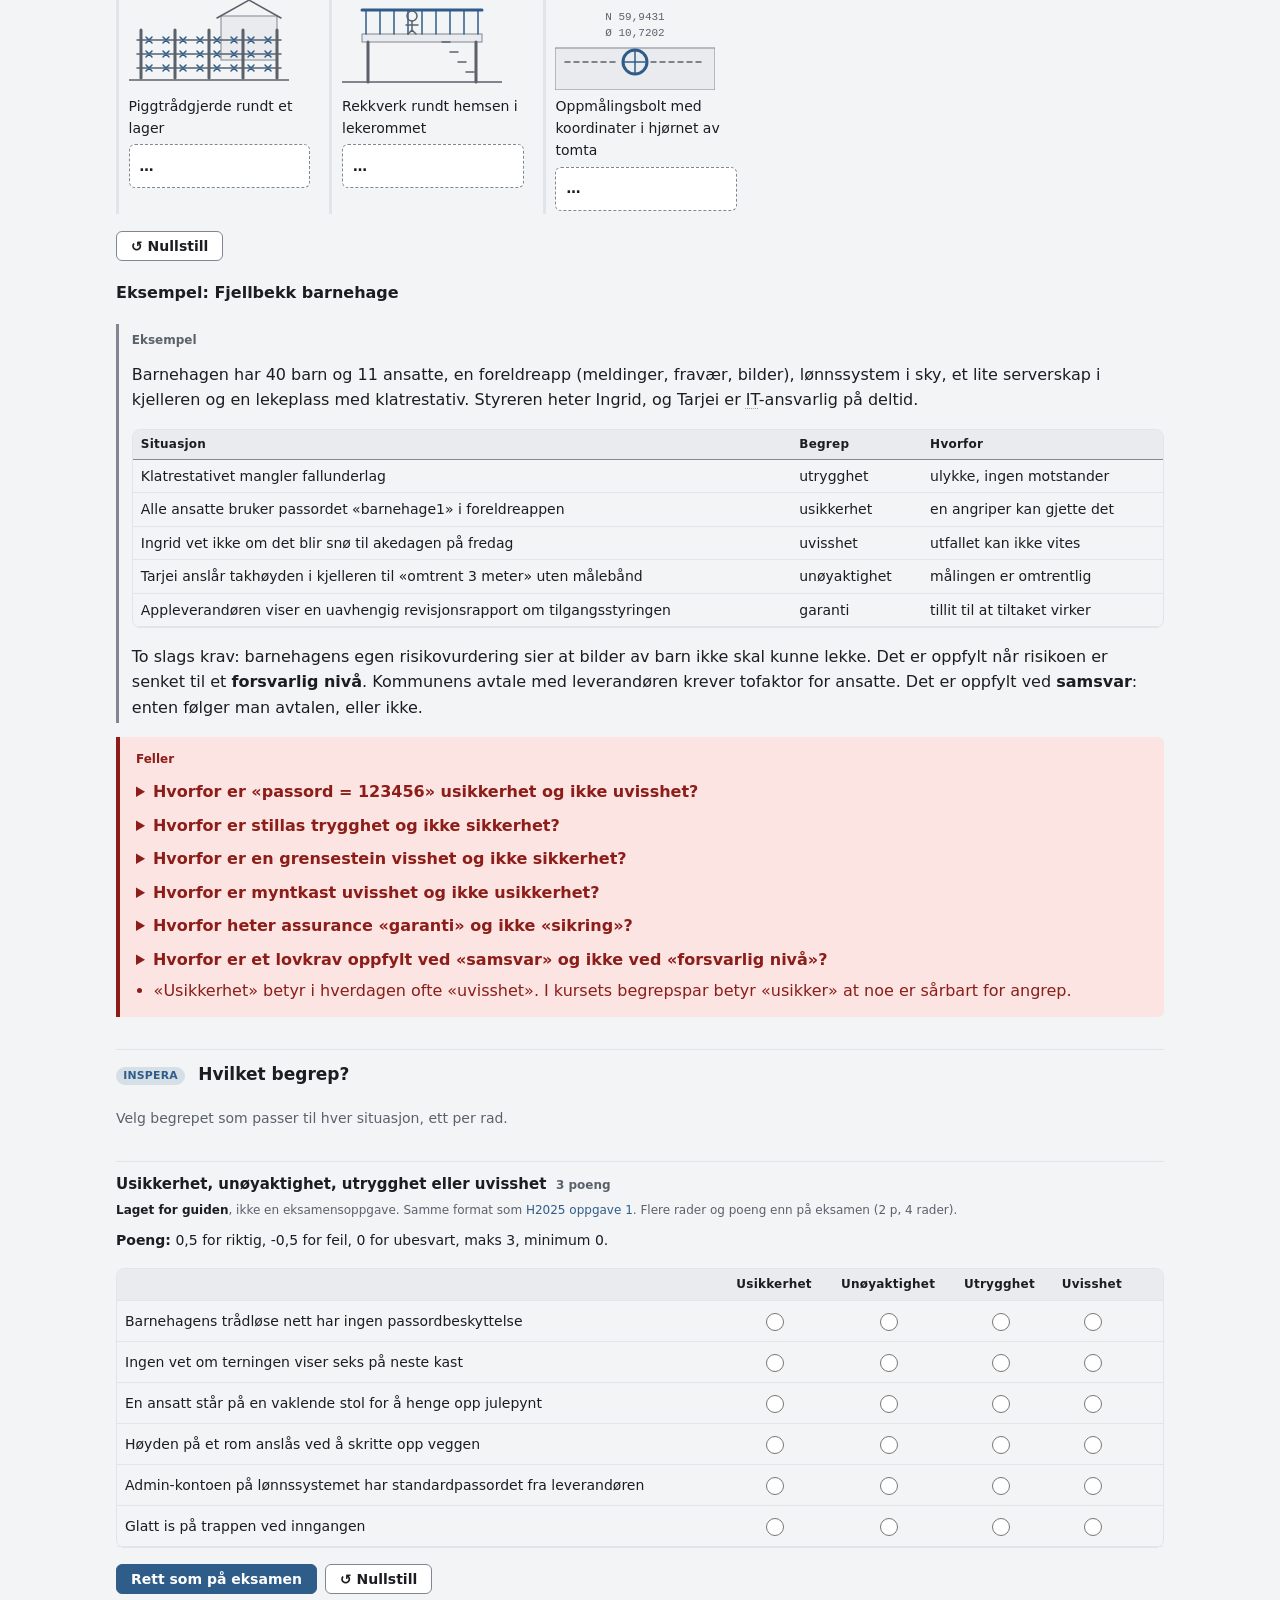
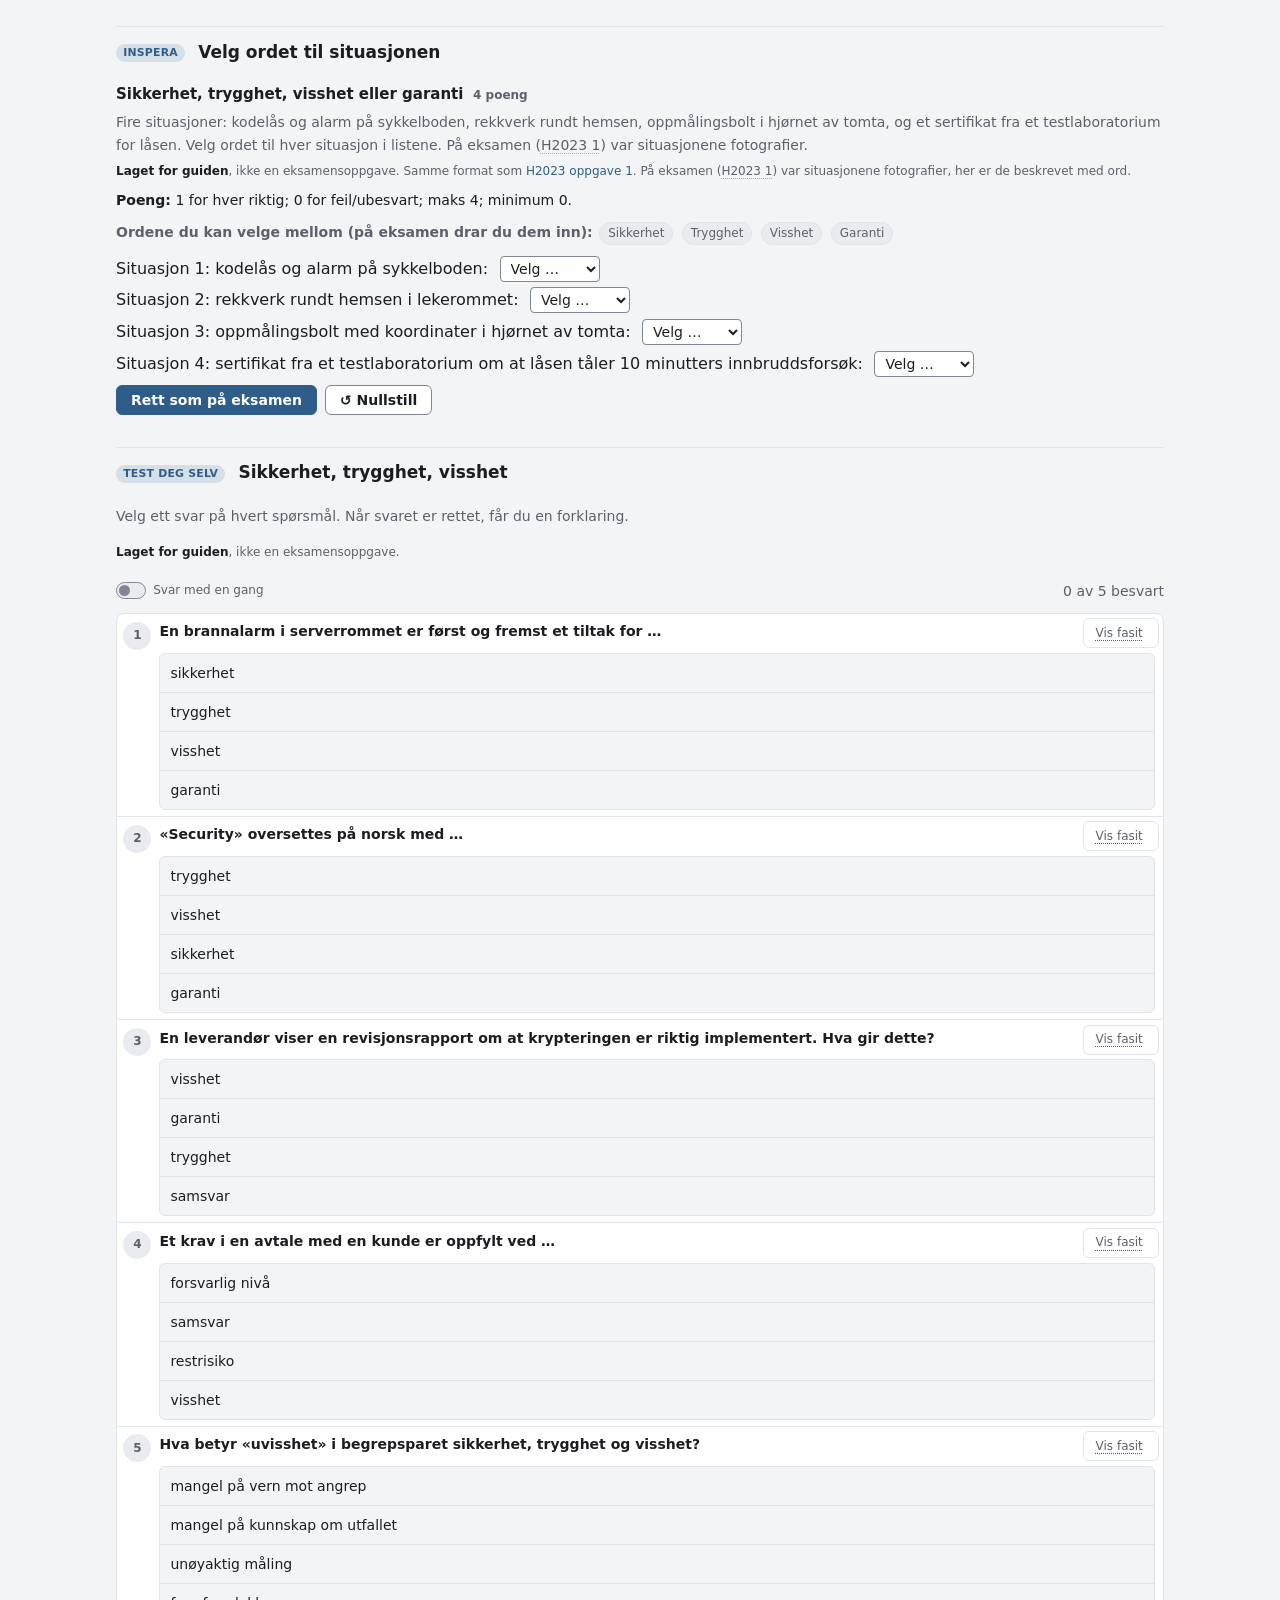
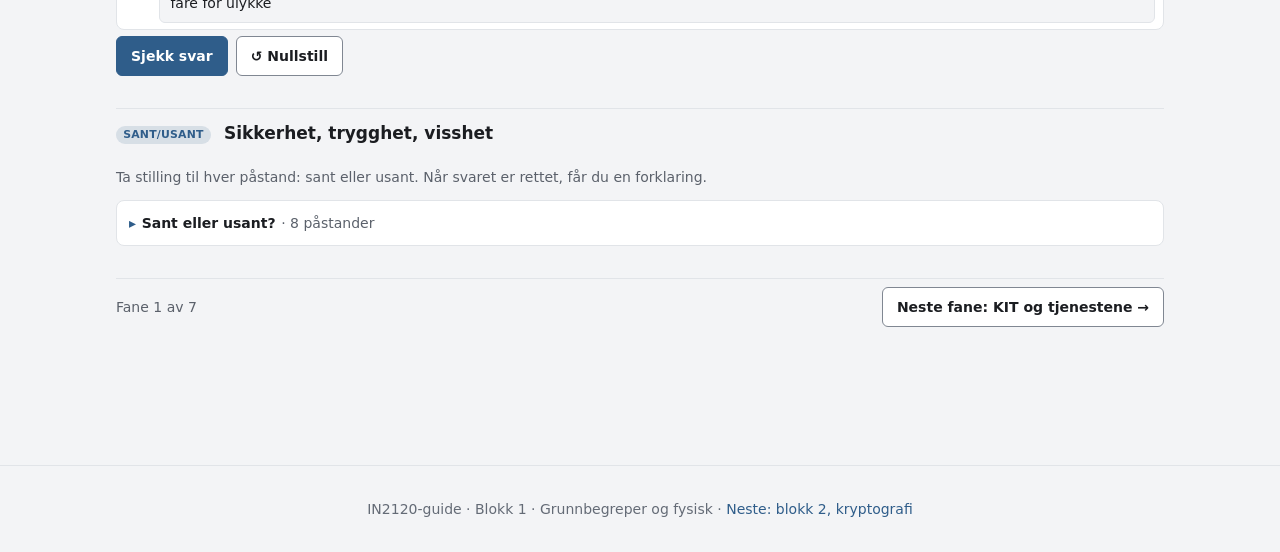
==== commit 4e8484e5: "20261128a: Enter i et tekstfelt retter oppgaven - I Inspera-oppgaver med tekstfelt retter Enter oppg" ====
--- a/01-grunnbegreper.html
+++ b/01-grunnbegreper.html
@@ -7,12 +7,12 @@
   <link rel="icon" href="data:,">
   <meta name="description" content="Grunnbegreper, fysisk sikkerhet og lov i IN2120: sikkerhet, trygghet, visshet og garanti, KIT og sikkerhetstjenestene, typer og domener for sikkerhetstiltak, personellsikkerhet og HMS med SJA, fysisk skjerming og kontinuitet, straffeloven § 204 og myndighetene – med visualiseringer, øving i Inspera-format og eksamensoppgavene.">
   <script>(function(){try{var d=document.documentElement;var t=localStorage.getItem('in-theme');if(t!=='dark'&&t!=='system')t='light';if(t!=='system')d.setAttribute('data-theme',t);var l=localStorage.getItem('in-level');if(l!=='eli5'&&l!=='teknisk')l='normal';d.setAttribute('data-level',l);}catch(e){document.documentElement.setAttribute('data-theme','light');document.documentElement.setAttribute('data-level','normal');}})();</script>
-  <link rel="stylesheet" href="assets/css/styles.css?v=20261127v">
-  <link rel="stylesheet" href="assets/css/viz.css?v=20261127v">
-  <link rel="stylesheet" href="assets/css/figurer.css?v=20261127v">
-  <link rel="stylesheet" href="assets/css/ovelse.css?v=20261127v">
-  <link rel="stylesheet" href="assets/css/blokk-grunn.css?v=20261127v">
-  <link rel="stylesheet" href="assets/css/begrep-tips.css?v=20261127v">
+  <link rel="stylesheet" href="assets/css/styles.css?v=20261128a">
+  <link rel="stylesheet" href="assets/css/viz.css?v=20261128a">
+  <link rel="stylesheet" href="assets/css/figurer.css?v=20261128a">
+  <link rel="stylesheet" href="assets/css/ovelse.css?v=20261128a">
+  <link rel="stylesheet" href="assets/css/blokk-grunn.css?v=20261128a">
+  <link rel="stylesheet" href="assets/css/begrep-tips.css?v=20261128a">
 </head>
 <body data-page="grunnbegreper">
   <a class="skip-link" href="#main">Hopp til innhold</a>
@@ -608,37 +608,37 @@
         kort: "40 barn og 11 ansatte, en foreldreapp (meldinger, fravær, bilder), lønnssystem i sky, serverskap i kjelleren. Styrer Ingrid, IT-ansvarlig Tarjei." }
     };
   </script>
-  <script src="assets/js/core.js?v=20261127v"></script>
-  <script src="assets/js/symboler.js?v=20261127v"></script>
-  <script src="assets/js/begreper-data.js?v=20261127v"></script>
-  <script src="assets/js/begrep-tips.js?v=20261127v"></script>
-  <script src="assets/js/pseudocode.js?v=20261127v"></script>
-  <script src="assets/js/stepplayer.js?v=20261127v"></script>
-  <script src="assets/js/varline.js?v=20261127v"></script>
-  <script src="assets/js/inspera.js?v=20261127v"></script>
-  <script src="assets/js/dra.js?v=20261127v"></script>
-  <script src="assets/js/ovelse.js?v=20261127v"></script>
-  <script src="assets/js/bank.js?v=20261127v"></script>
-  <script src="assets/js/eksamensbank/h2025.js?v=20261127v"></script>
-  <script src="assets/js/eksamensbank/h2024.js?v=20261127v"></script>
-  <script src="assets/js/eksamensbank/h2023.js?v=20261127v"></script>
-  <script src="assets/js/eksamensbank/h2022.js?v=20261127v"></script>
-  <script src="assets/js/eksamensbank/h2021.js?v=20261127v"></script>
-  <script src="assets/js/eksamensbank/h2020.js?v=20261127v"></script>
-  <script src="assets/js/eksamensbank/h2019.js?v=20261127v"></script>
-  <script src="assets/js/eksamensbank/h2018.js?v=20261127v"></script>
-  <script src="assets/js/blokkvekt.js?v=20261127v"></script>
-  <script src="assets/js/figurer/fig-felles.js?v=20261127v"></script>
-  <script src="assets/js/figurer/fig-h2025.js?v=20261127v"></script>
-  <script src="assets/js/figurer/fig-husk.js?v=20261127v"></script>
-  <script src="assets/js/figurer/fig-h2024.js?v=20261127v"></script>
-  <script src="assets/js/figurer/fig-h2023.js?v=20261127v"></script>
-  <script src="assets/js/figurer/fig-h2022.js?v=20261127v"></script>
-  <script src="assets/js/figurer/fig-h2021.js?v=20261127v"></script>
-  <script src="assets/js/figurer/fig-h2020.js?v=20261127v"></script>
-  <script src="assets/js/figurer/fig-h2019.js?v=20261127v"></script>
-  <script src="assets/js/figurer/fig-h2018.js?v=20261127v"></script>
-  <script src="assets/js/viz-grunn.js?v=20261127v"></script>
+  <script src="assets/js/core.js?v=20261128a"></script>
+  <script src="assets/js/symboler.js?v=20261128a"></script>
+  <script src="assets/js/begreper-data.js?v=20261128a"></script>
+  <script src="assets/js/begrep-tips.js?v=20261128a"></script>
+  <script src="assets/js/pseudocode.js?v=20261128a"></script>
+  <script src="assets/js/stepplayer.js?v=20261128a"></script>
+  <script src="assets/js/varline.js?v=20261128a"></script>
+  <script src="assets/js/inspera.js?v=20261128a"></script>
+  <script src="assets/js/dra.js?v=20261128a"></script>
+  <script src="assets/js/ovelse.js?v=20261128a"></script>
+  <script src="assets/js/bank.js?v=20261128a"></script>
+  <script src="assets/js/eksamensbank/h2025.js?v=20261128a"></script>
+  <script src="assets/js/eksamensbank/h2024.js?v=20261128a"></script>
+  <script src="assets/js/eksamensbank/h2023.js?v=20261128a"></script>
+  <script src="assets/js/eksamensbank/h2022.js?v=20261128a"></script>
+  <script src="assets/js/eksamensbank/h2021.js?v=20261128a"></script>
+  <script src="assets/js/eksamensbank/h2020.js?v=20261128a"></script>
+  <script src="assets/js/eksamensbank/h2019.js?v=20261128a"></script>
+  <script src="assets/js/eksamensbank/h2018.js?v=20261128a"></script>
+  <script src="assets/js/blokkvekt.js?v=20261128a"></script>
+  <script src="assets/js/figurer/fig-felles.js?v=20261128a"></script>
+  <script src="assets/js/figurer/fig-h2025.js?v=20261128a"></script>
+  <script src="assets/js/figurer/fig-husk.js?v=20261128a"></script>
+  <script src="assets/js/figurer/fig-h2024.js?v=20261128a"></script>
+  <script src="assets/js/figurer/fig-h2023.js?v=20261128a"></script>
+  <script src="assets/js/figurer/fig-h2022.js?v=20261128a"></script>
+  <script src="assets/js/figurer/fig-h2021.js?v=20261128a"></script>
+  <script src="assets/js/figurer/fig-h2020.js?v=20261128a"></script>
+  <script src="assets/js/figurer/fig-h2019.js?v=20261128a"></script>
+  <script src="assets/js/figurer/fig-h2018.js?v=20261128a"></script>
+  <script src="assets/js/viz-grunn.js?v=20261128a"></script>
   <script>
   (function () {
     "use strict";
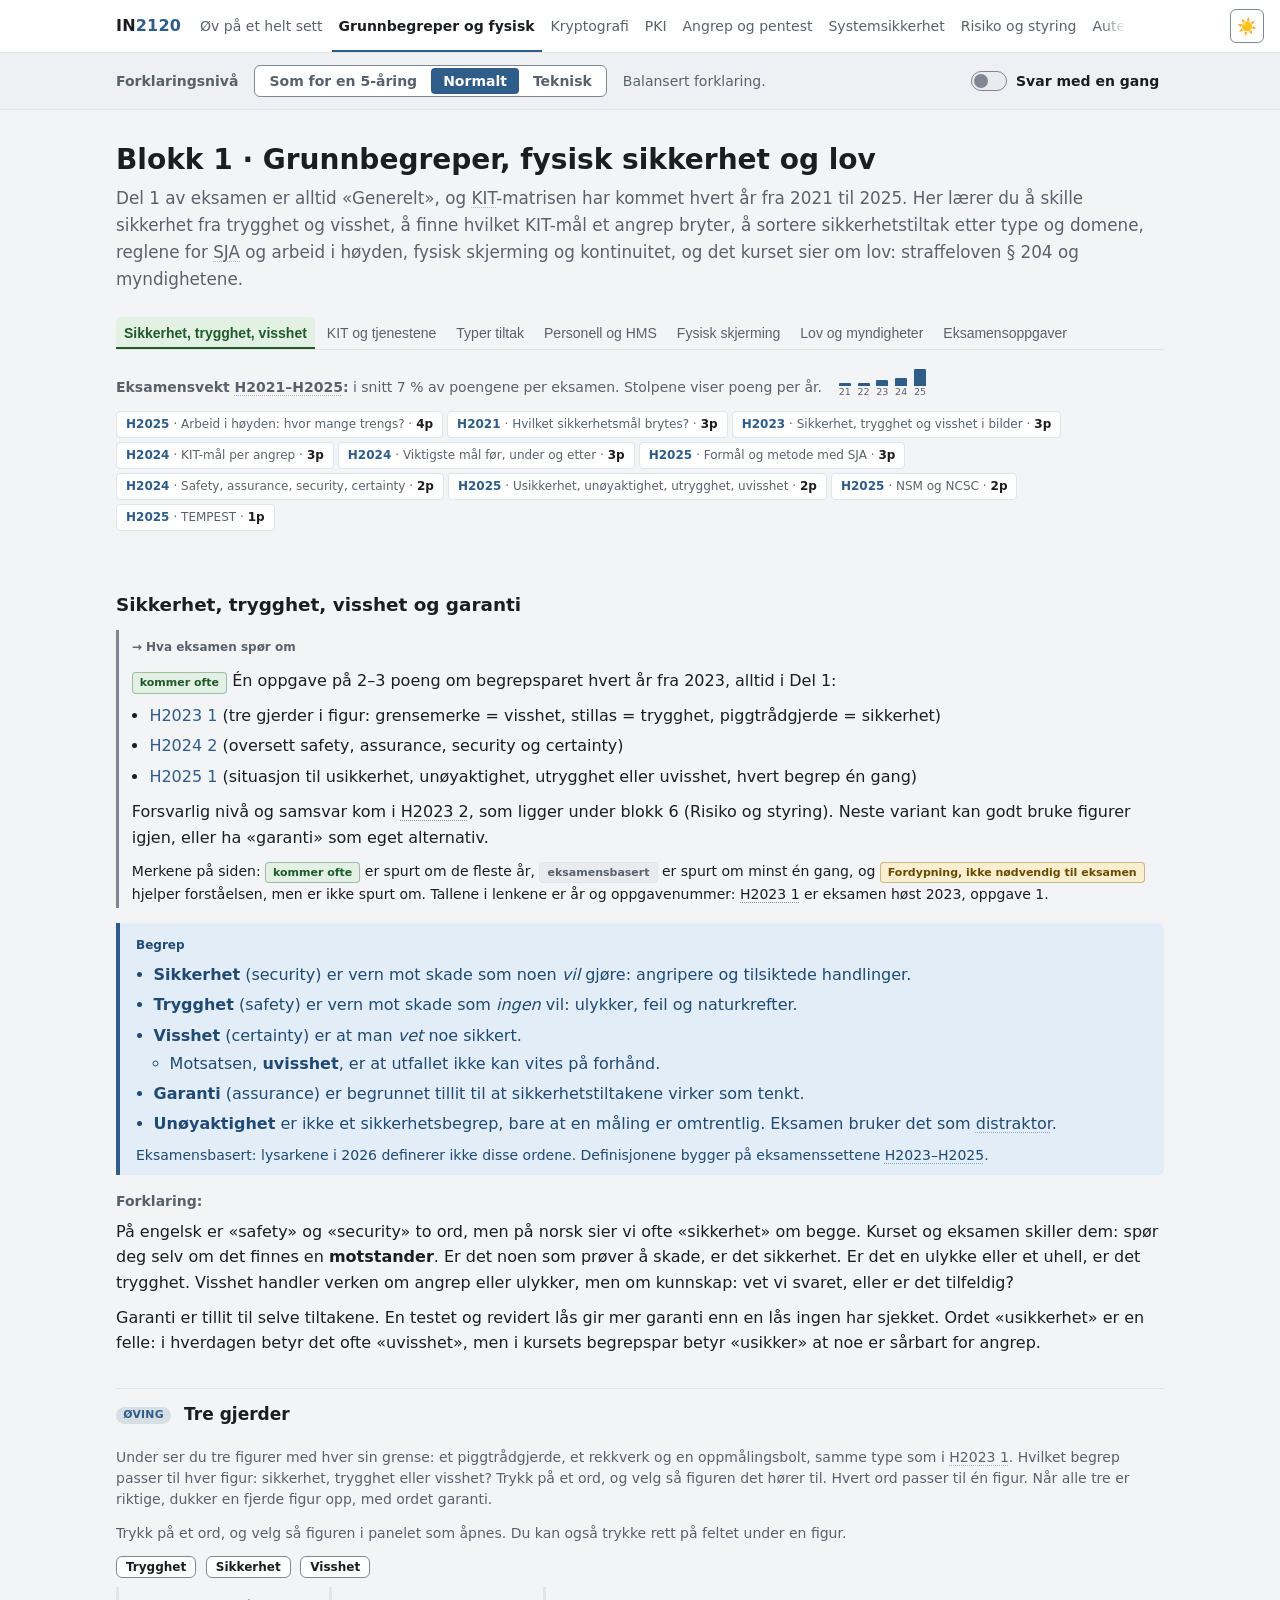
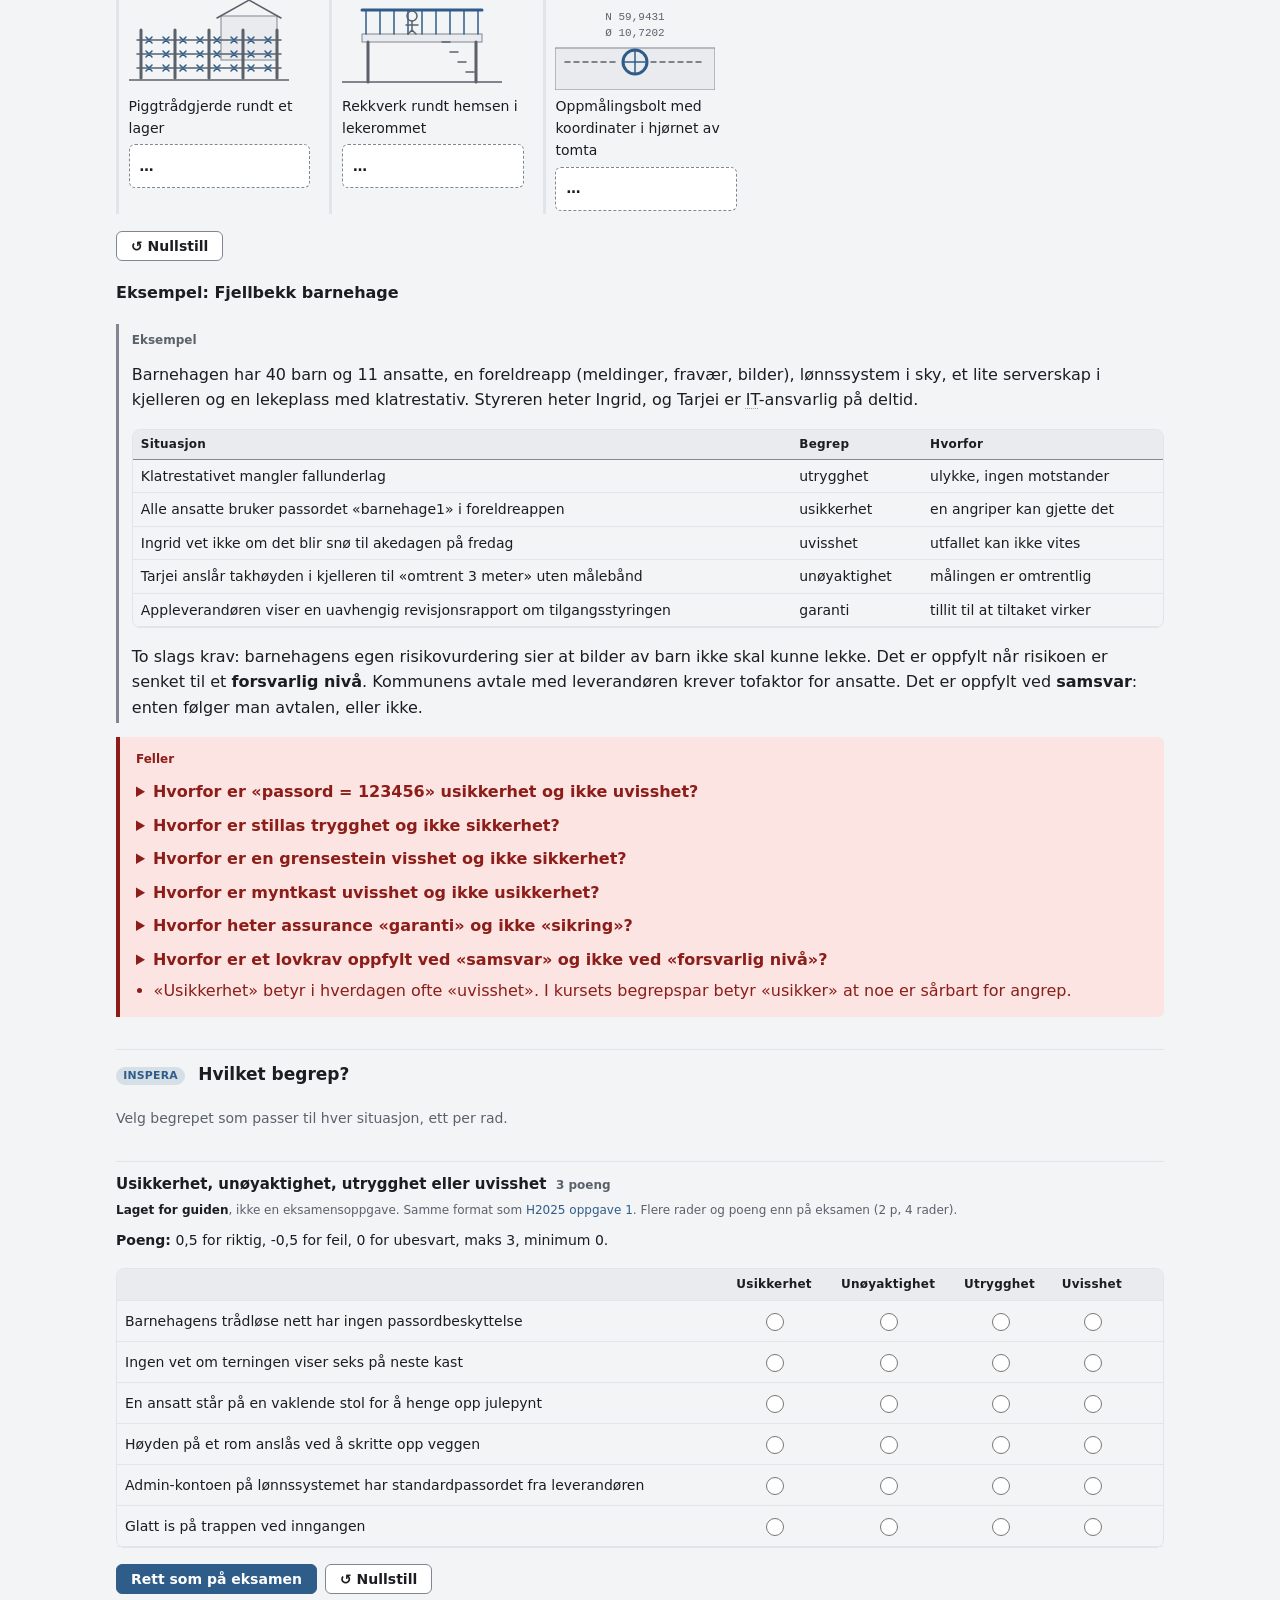
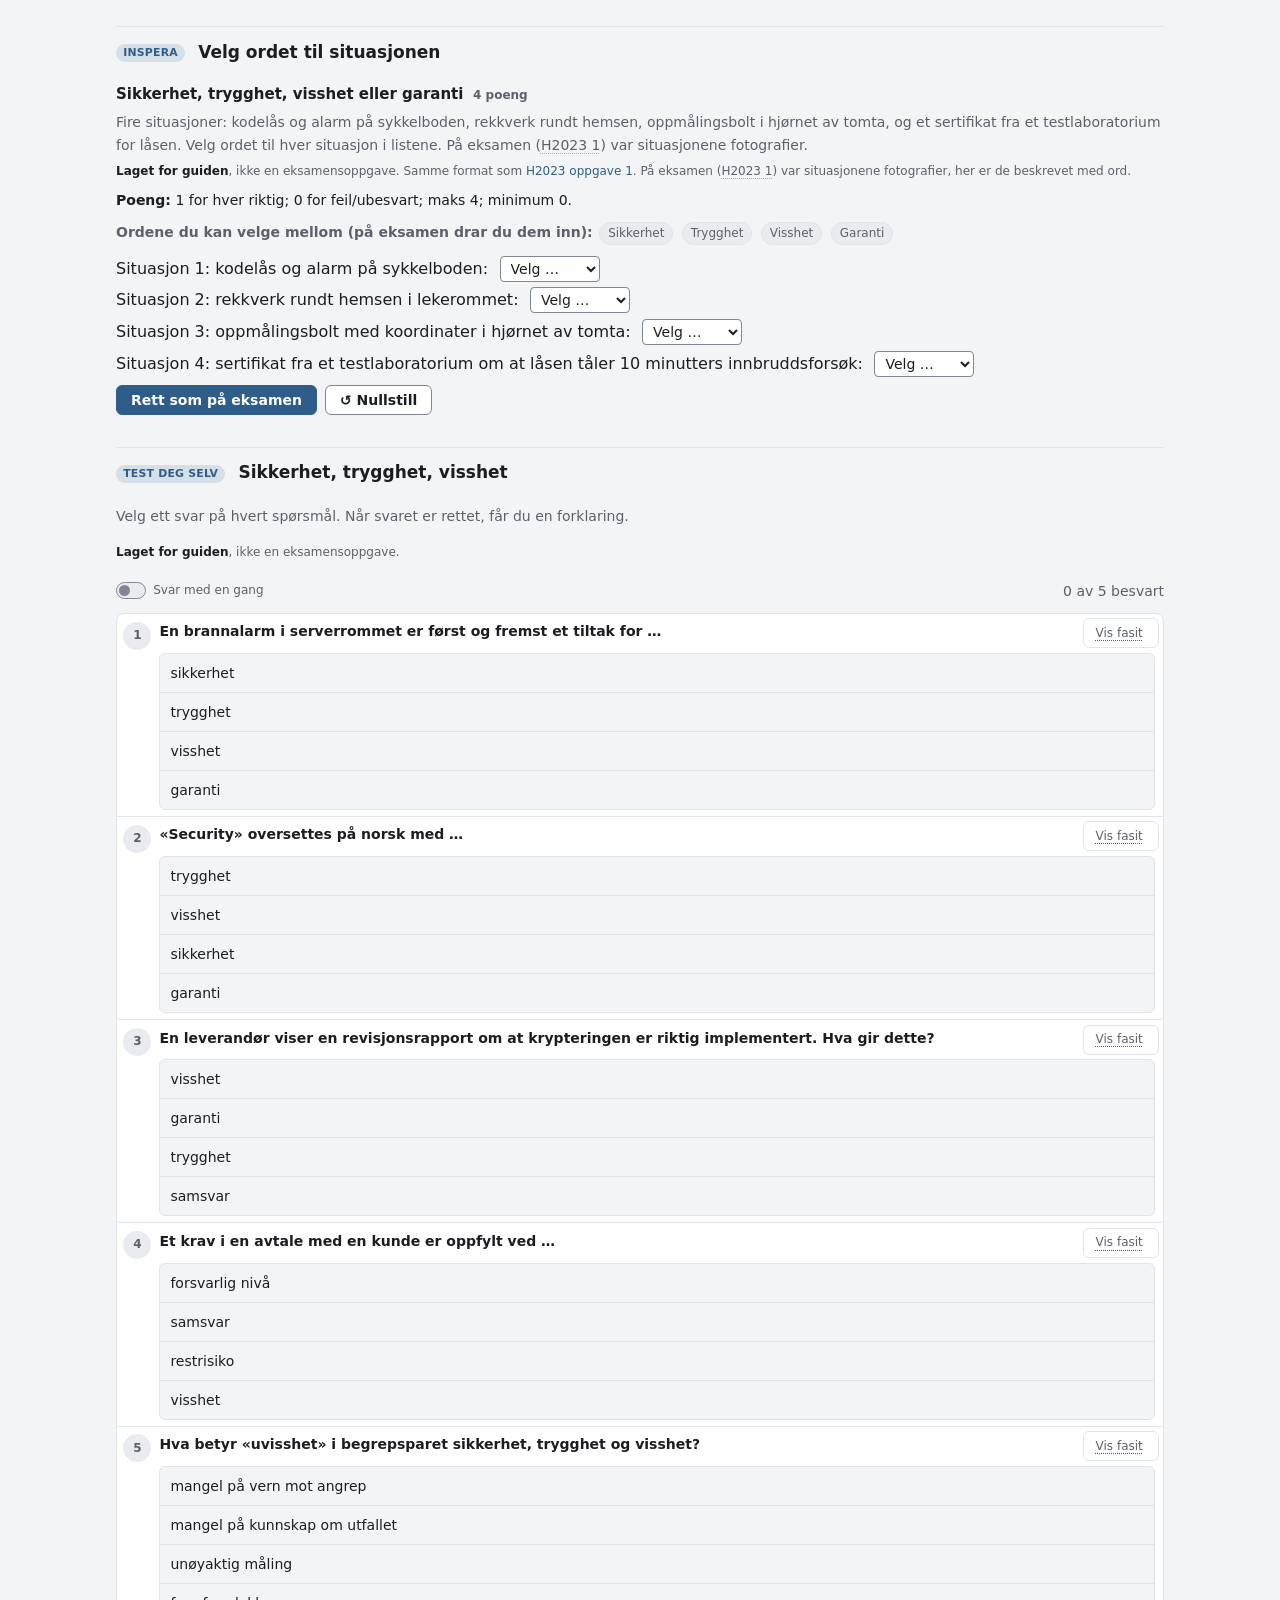
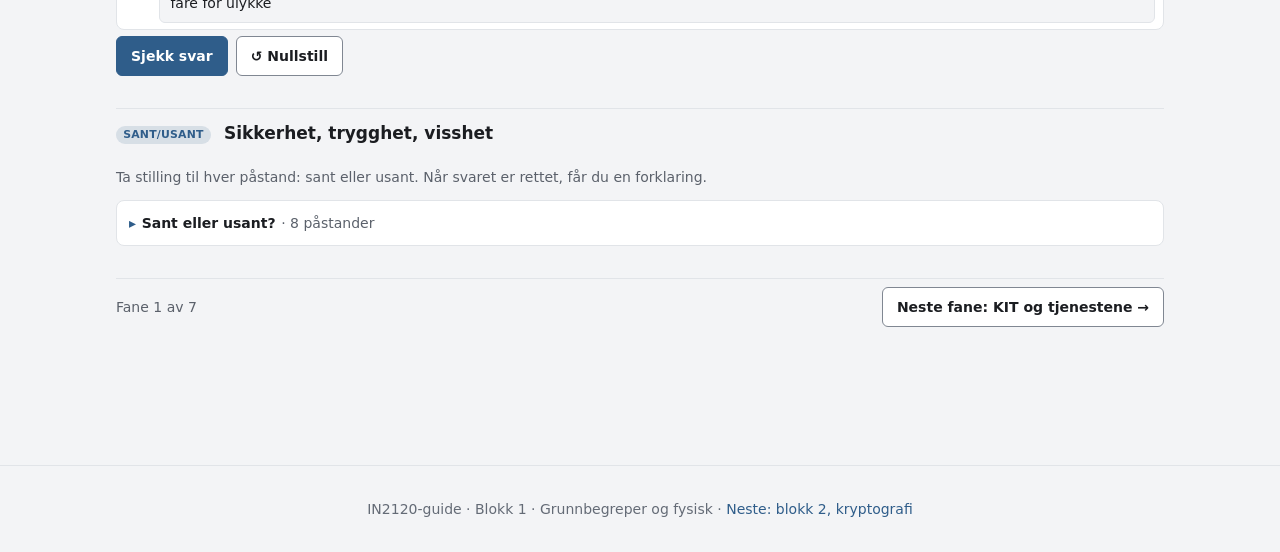
==== commit 11b13ed8: "20261128b: oppgavetitler som ikke avslører svaret - 22 eksamensoppgaver har fått nøytrale titler, fo" ====
--- a/01-grunnbegreper.html
+++ b/01-grunnbegreper.html
@@ -7,12 +7,12 @@
   <link rel="icon" href="data:,">
   <meta name="description" content="Grunnbegreper, fysisk sikkerhet og lov i IN2120: sikkerhet, trygghet, visshet og garanti, KIT og sikkerhetstjenestene, typer og domener for sikkerhetstiltak, personellsikkerhet og HMS med SJA, fysisk skjerming og kontinuitet, straffeloven § 204 og myndighetene – med visualiseringer, øving i Inspera-format og eksamensoppgavene.">
   <script>(function(){try{var d=document.documentElement;var t=localStorage.getItem('in-theme');if(t!=='dark'&&t!=='system')t='light';if(t!=='system')d.setAttribute('data-theme',t);var l=localStorage.getItem('in-level');if(l!=='eli5'&&l!=='teknisk')l='normal';d.setAttribute('data-level',l);}catch(e){document.documentElement.setAttribute('data-theme','light');document.documentElement.setAttribute('data-level','normal');}})();</script>
-  <link rel="stylesheet" href="assets/css/styles.css?v=20261128a">
-  <link rel="stylesheet" href="assets/css/viz.css?v=20261128a">
-  <link rel="stylesheet" href="assets/css/figurer.css?v=20261128a">
-  <link rel="stylesheet" href="assets/css/ovelse.css?v=20261128a">
-  <link rel="stylesheet" href="assets/css/blokk-grunn.css?v=20261128a">
-  <link rel="stylesheet" href="assets/css/begrep-tips.css?v=20261128a">
+  <link rel="stylesheet" href="assets/css/styles.css?v=20261128b">
+  <link rel="stylesheet" href="assets/css/viz.css?v=20261128b">
+  <link rel="stylesheet" href="assets/css/figurer.css?v=20261128b">
+  <link rel="stylesheet" href="assets/css/ovelse.css?v=20261128b">
+  <link rel="stylesheet" href="assets/css/blokk-grunn.css?v=20261128b">
+  <link rel="stylesheet" href="assets/css/begrep-tips.css?v=20261128b">
 </head>
 <body data-page="grunnbegreper">
   <a class="skip-link" href="#main">Hopp til innhold</a>
@@ -608,37 +608,37 @@
         kort: "40 barn og 11 ansatte, en foreldreapp (meldinger, fravær, bilder), lønnssystem i sky, serverskap i kjelleren. Styrer Ingrid, IT-ansvarlig Tarjei." }
     };
   </script>
-  <script src="assets/js/core.js?v=20261128a"></script>
-  <script src="assets/js/symboler.js?v=20261128a"></script>
-  <script src="assets/js/begreper-data.js?v=20261128a"></script>
-  <script src="assets/js/begrep-tips.js?v=20261128a"></script>
-  <script src="assets/js/pseudocode.js?v=20261128a"></script>
-  <script src="assets/js/stepplayer.js?v=20261128a"></script>
-  <script src="assets/js/varline.js?v=20261128a"></script>
-  <script src="assets/js/inspera.js?v=20261128a"></script>
-  <script src="assets/js/dra.js?v=20261128a"></script>
-  <script src="assets/js/ovelse.js?v=20261128a"></script>
-  <script src="assets/js/bank.js?v=20261128a"></script>
-  <script src="assets/js/eksamensbank/h2025.js?v=20261128a"></script>
-  <script src="assets/js/eksamensbank/h2024.js?v=20261128a"></script>
-  <script src="assets/js/eksamensbank/h2023.js?v=20261128a"></script>
-  <script src="assets/js/eksamensbank/h2022.js?v=20261128a"></script>
-  <script src="assets/js/eksamensbank/h2021.js?v=20261128a"></script>
-  <script src="assets/js/eksamensbank/h2020.js?v=20261128a"></script>
-  <script src="assets/js/eksamensbank/h2019.js?v=20261128a"></script>
-  <script src="assets/js/eksamensbank/h2018.js?v=20261128a"></script>
-  <script src="assets/js/blokkvekt.js?v=20261128a"></script>
-  <script src="assets/js/figurer/fig-felles.js?v=20261128a"></script>
-  <script src="assets/js/figurer/fig-h2025.js?v=20261128a"></script>
-  <script src="assets/js/figurer/fig-husk.js?v=20261128a"></script>
-  <script src="assets/js/figurer/fig-h2024.js?v=20261128a"></script>
-  <script src="assets/js/figurer/fig-h2023.js?v=20261128a"></script>
-  <script src="assets/js/figurer/fig-h2022.js?v=20261128a"></script>
-  <script src="assets/js/figurer/fig-h2021.js?v=20261128a"></script>
-  <script src="assets/js/figurer/fig-h2020.js?v=20261128a"></script>
-  <script src="assets/js/figurer/fig-h2019.js?v=20261128a"></script>
-  <script src="assets/js/figurer/fig-h2018.js?v=20261128a"></script>
-  <script src="assets/js/viz-grunn.js?v=20261128a"></script>
+  <script src="assets/js/core.js?v=20261128b"></script>
+  <script src="assets/js/symboler.js?v=20261128b"></script>
+  <script src="assets/js/begreper-data.js?v=20261128b"></script>
+  <script src="assets/js/begrep-tips.js?v=20261128b"></script>
+  <script src="assets/js/pseudocode.js?v=20261128b"></script>
+  <script src="assets/js/stepplayer.js?v=20261128b"></script>
+  <script src="assets/js/varline.js?v=20261128b"></script>
+  <script src="assets/js/inspera.js?v=20261128b"></script>
+  <script src="assets/js/dra.js?v=20261128b"></script>
+  <script src="assets/js/ovelse.js?v=20261128b"></script>
+  <script src="assets/js/bank.js?v=20261128b"></script>
+  <script src="assets/js/eksamensbank/h2025.js?v=20261128b"></script>
+  <script src="assets/js/eksamensbank/h2024.js?v=20261128b"></script>
+  <script src="assets/js/eksamensbank/h2023.js?v=20261128b"></script>
+  <script src="assets/js/eksamensbank/h2022.js?v=20261128b"></script>
+  <script src="assets/js/eksamensbank/h2021.js?v=20261128b"></script>
+  <script src="assets/js/eksamensbank/h2020.js?v=20261128b"></script>
+  <script src="assets/js/eksamensbank/h2019.js?v=20261128b"></script>
+  <script src="assets/js/eksamensbank/h2018.js?v=20261128b"></script>
+  <script src="assets/js/blokkvekt.js?v=20261128b"></script>
+  <script src="assets/js/figurer/fig-felles.js?v=20261128b"></script>
+  <script src="assets/js/figurer/fig-h2025.js?v=20261128b"></script>
+  <script src="assets/js/figurer/fig-husk.js?v=20261128b"></script>
+  <script src="assets/js/figurer/fig-h2024.js?v=20261128b"></script>
+  <script src="assets/js/figurer/fig-h2023.js?v=20261128b"></script>
+  <script src="assets/js/figurer/fig-h2022.js?v=20261128b"></script>
+  <script src="assets/js/figurer/fig-h2021.js?v=20261128b"></script>
+  <script src="assets/js/figurer/fig-h2020.js?v=20261128b"></script>
+  <script src="assets/js/figurer/fig-h2019.js?v=20261128b"></script>
+  <script src="assets/js/figurer/fig-h2018.js?v=20261128b"></script>
+  <script src="assets/js/viz-grunn.js?v=20261128b"></script>
   <script>
   (function () {
     "use strict";
